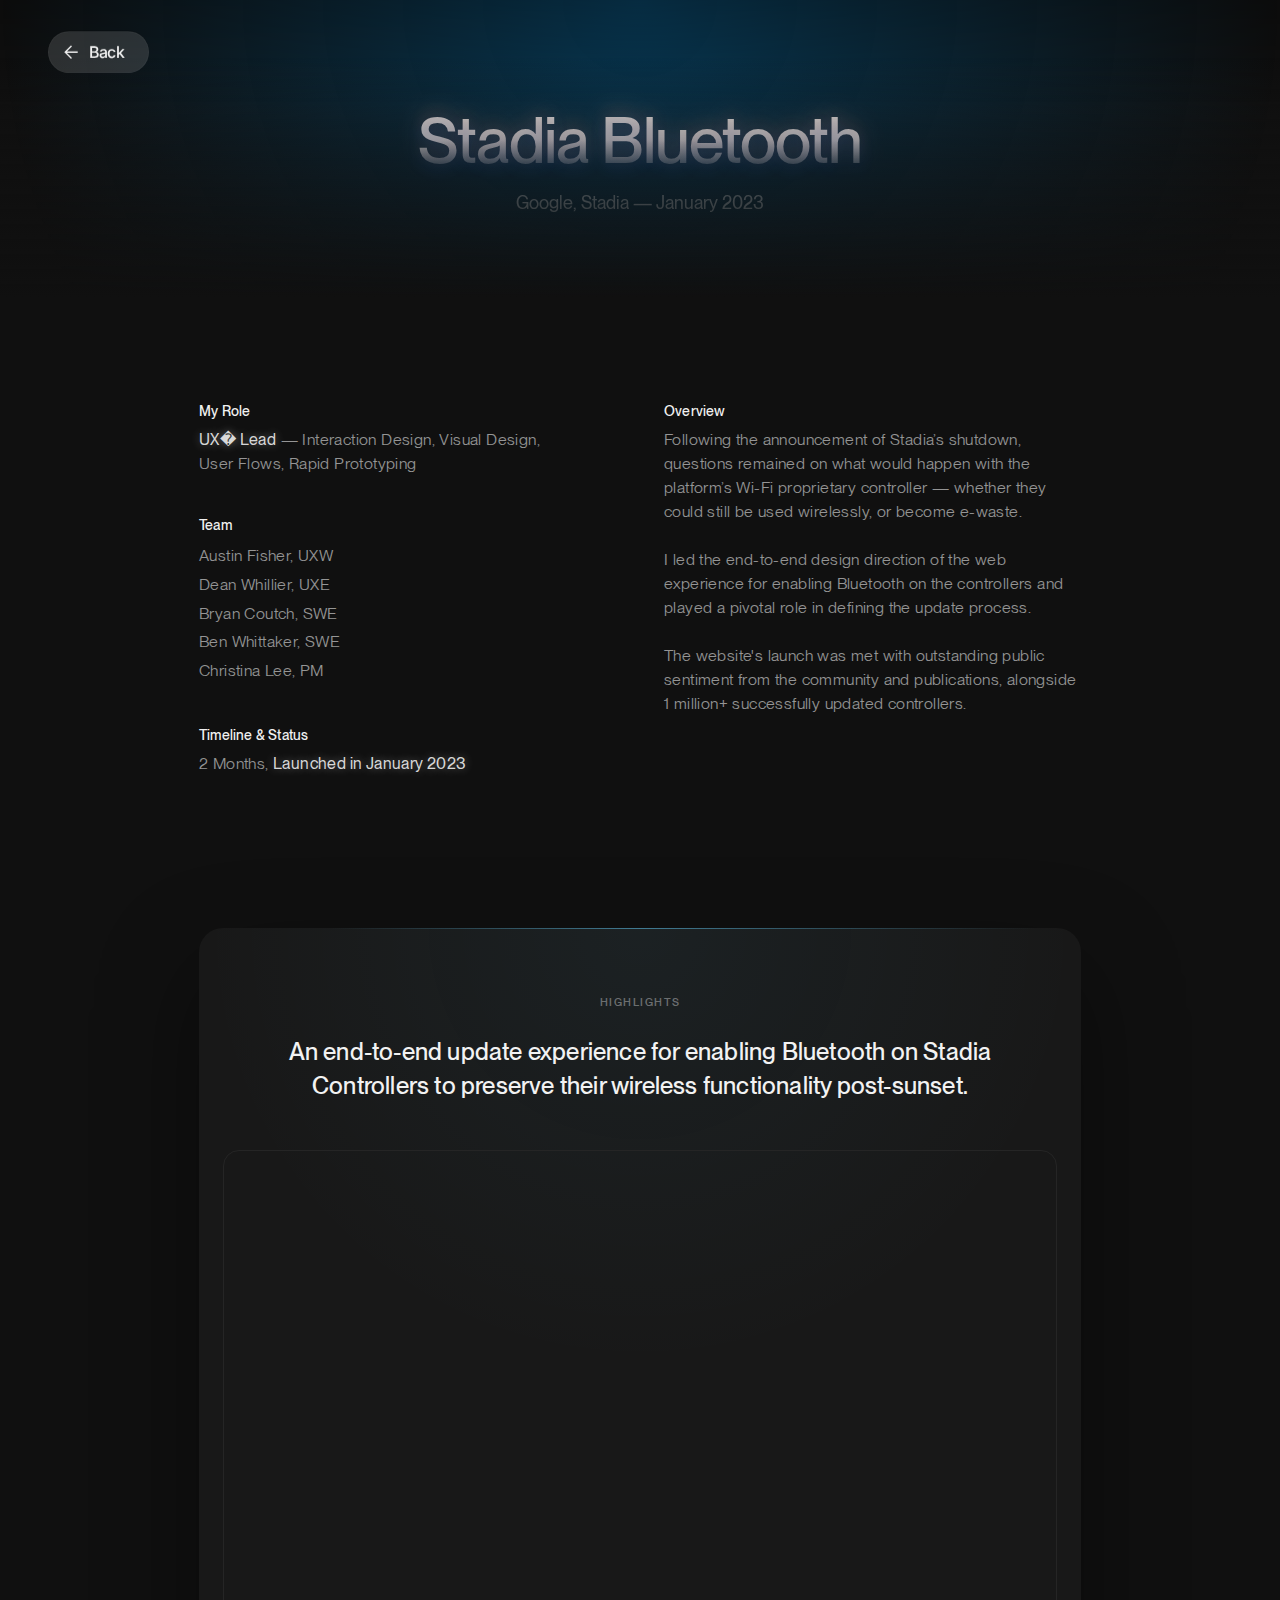
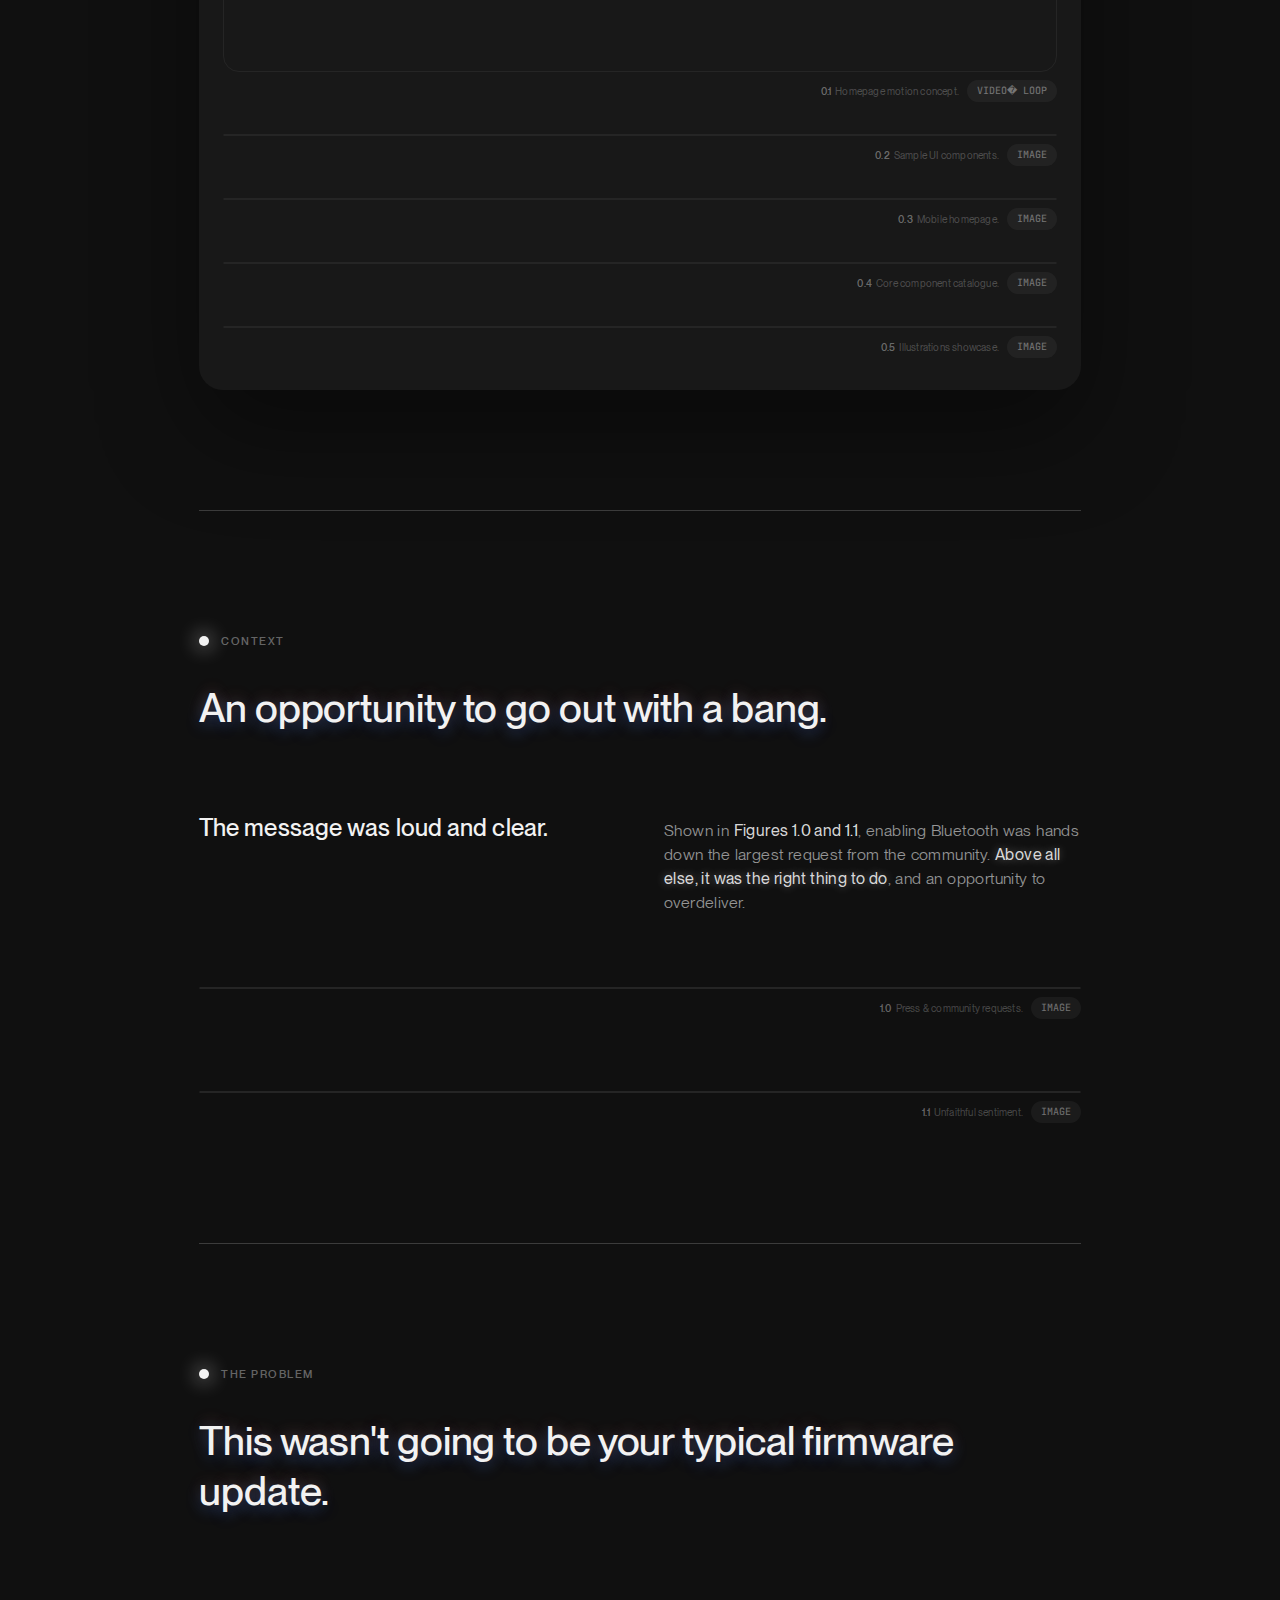
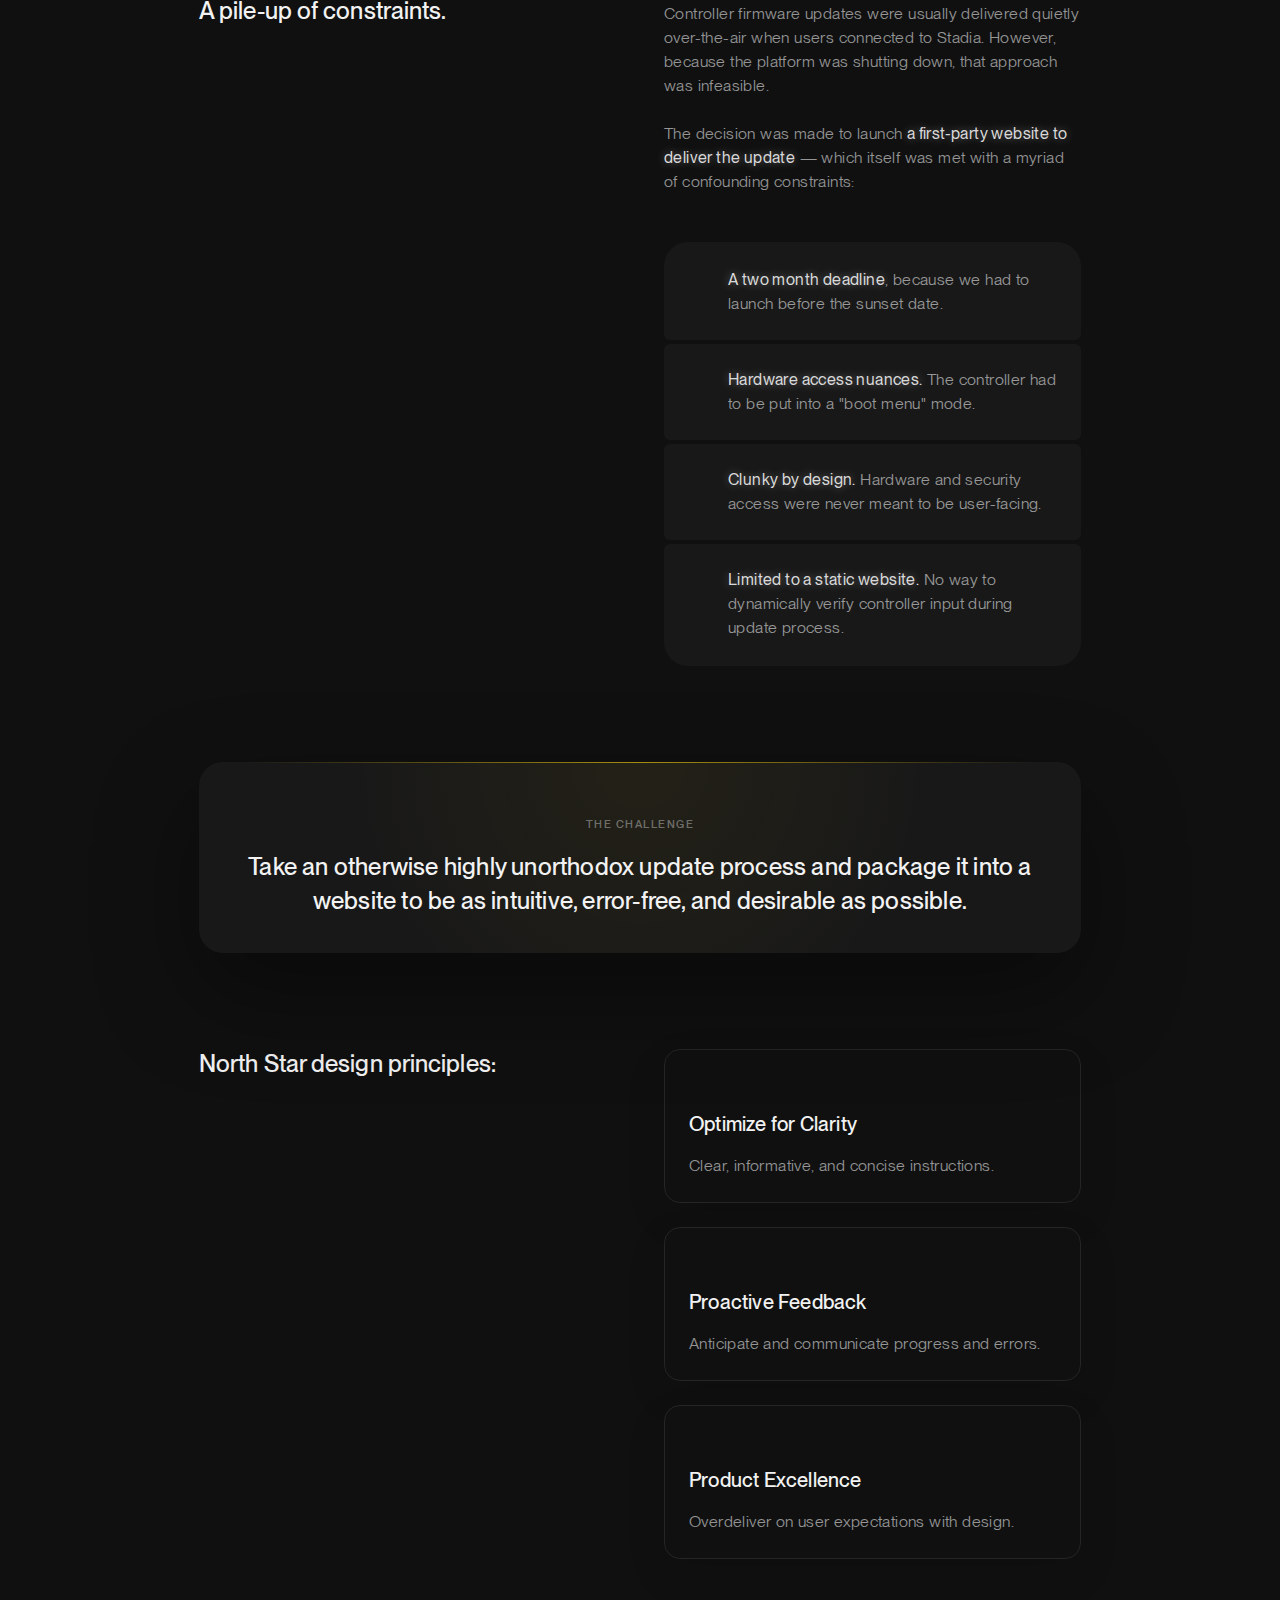
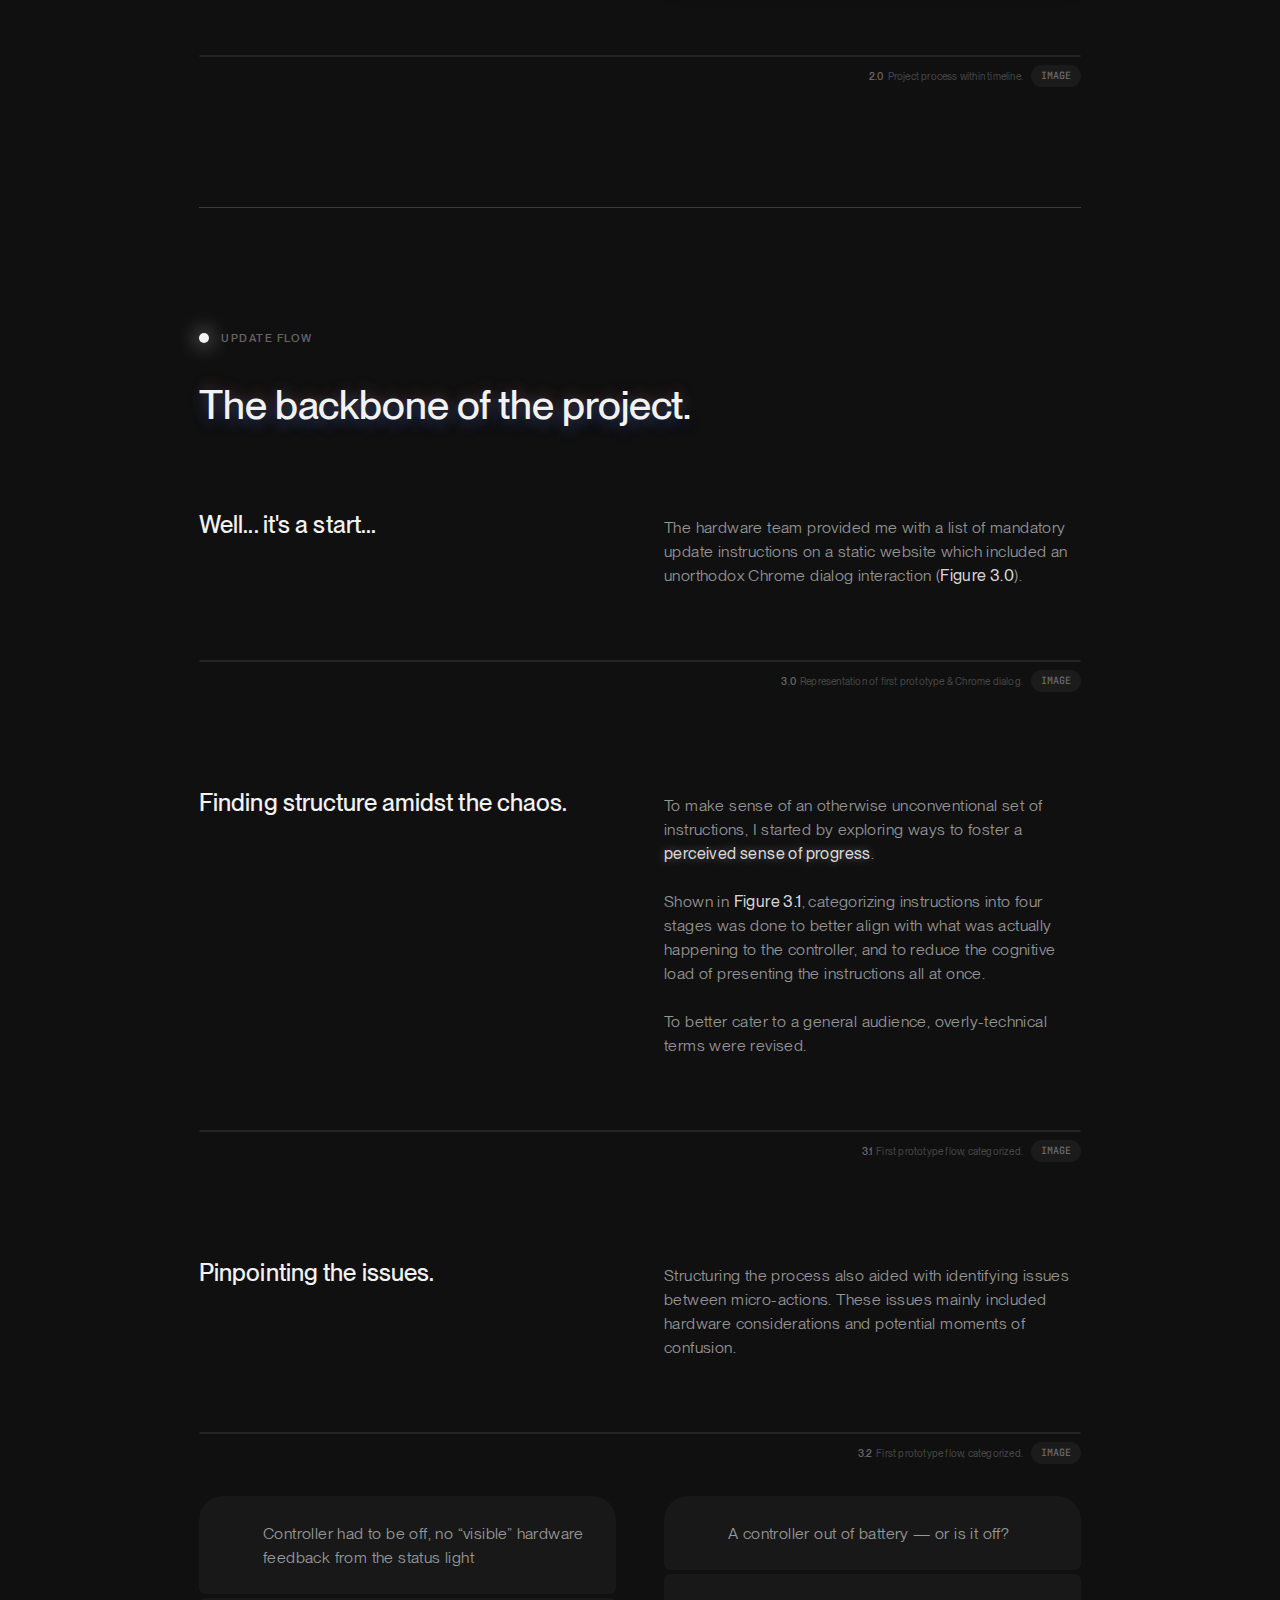
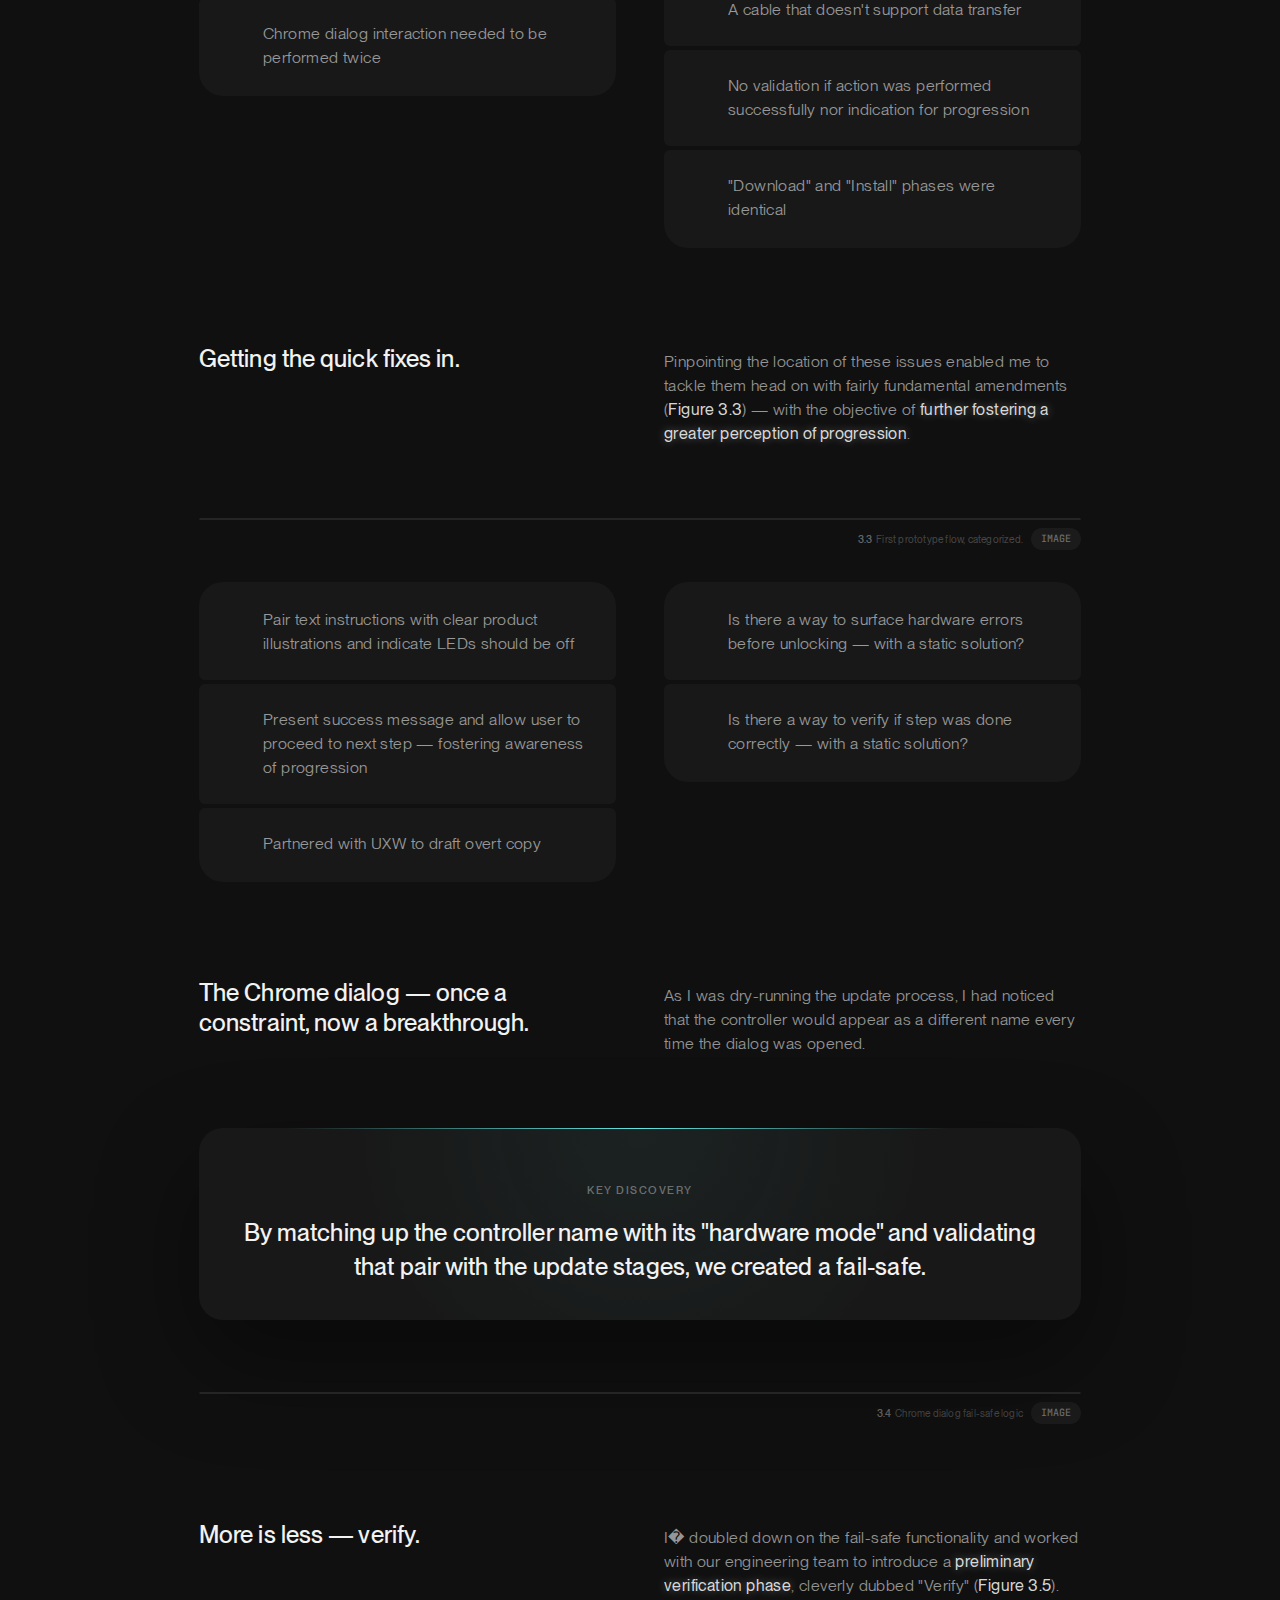
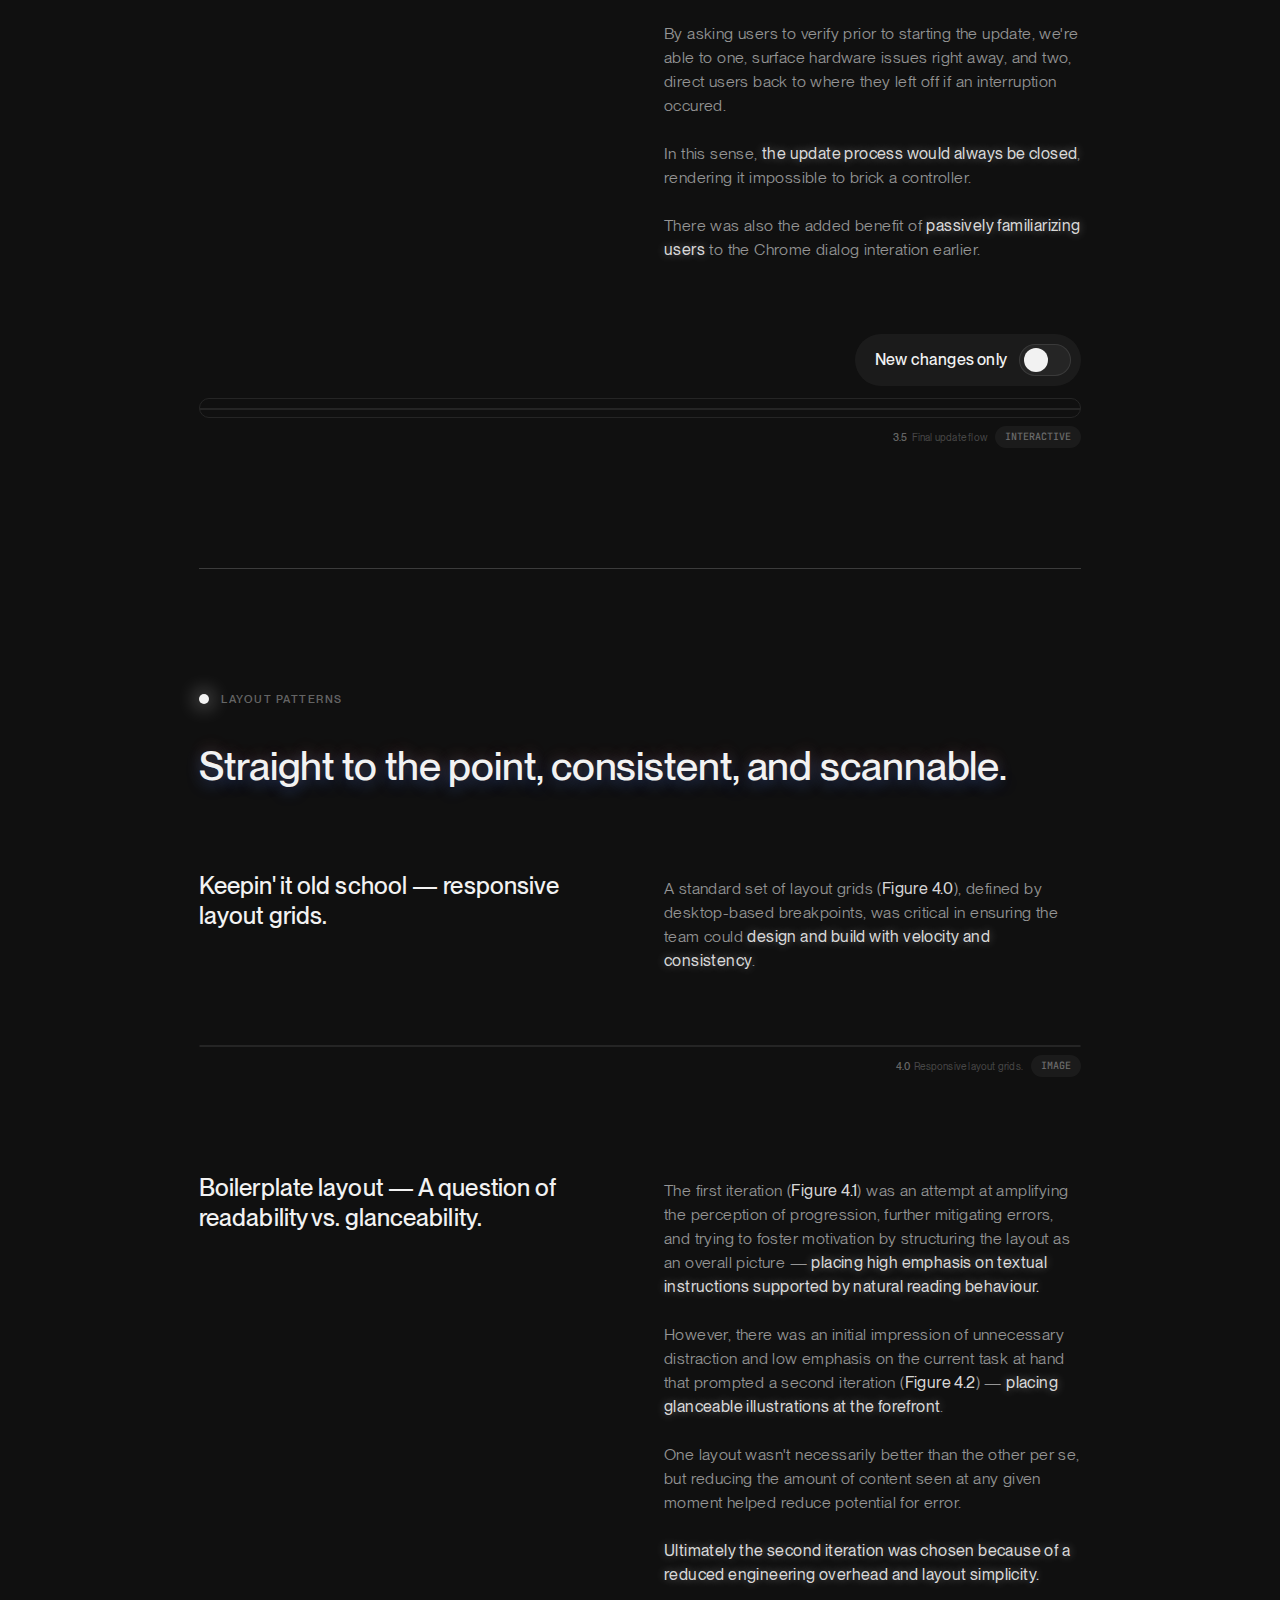
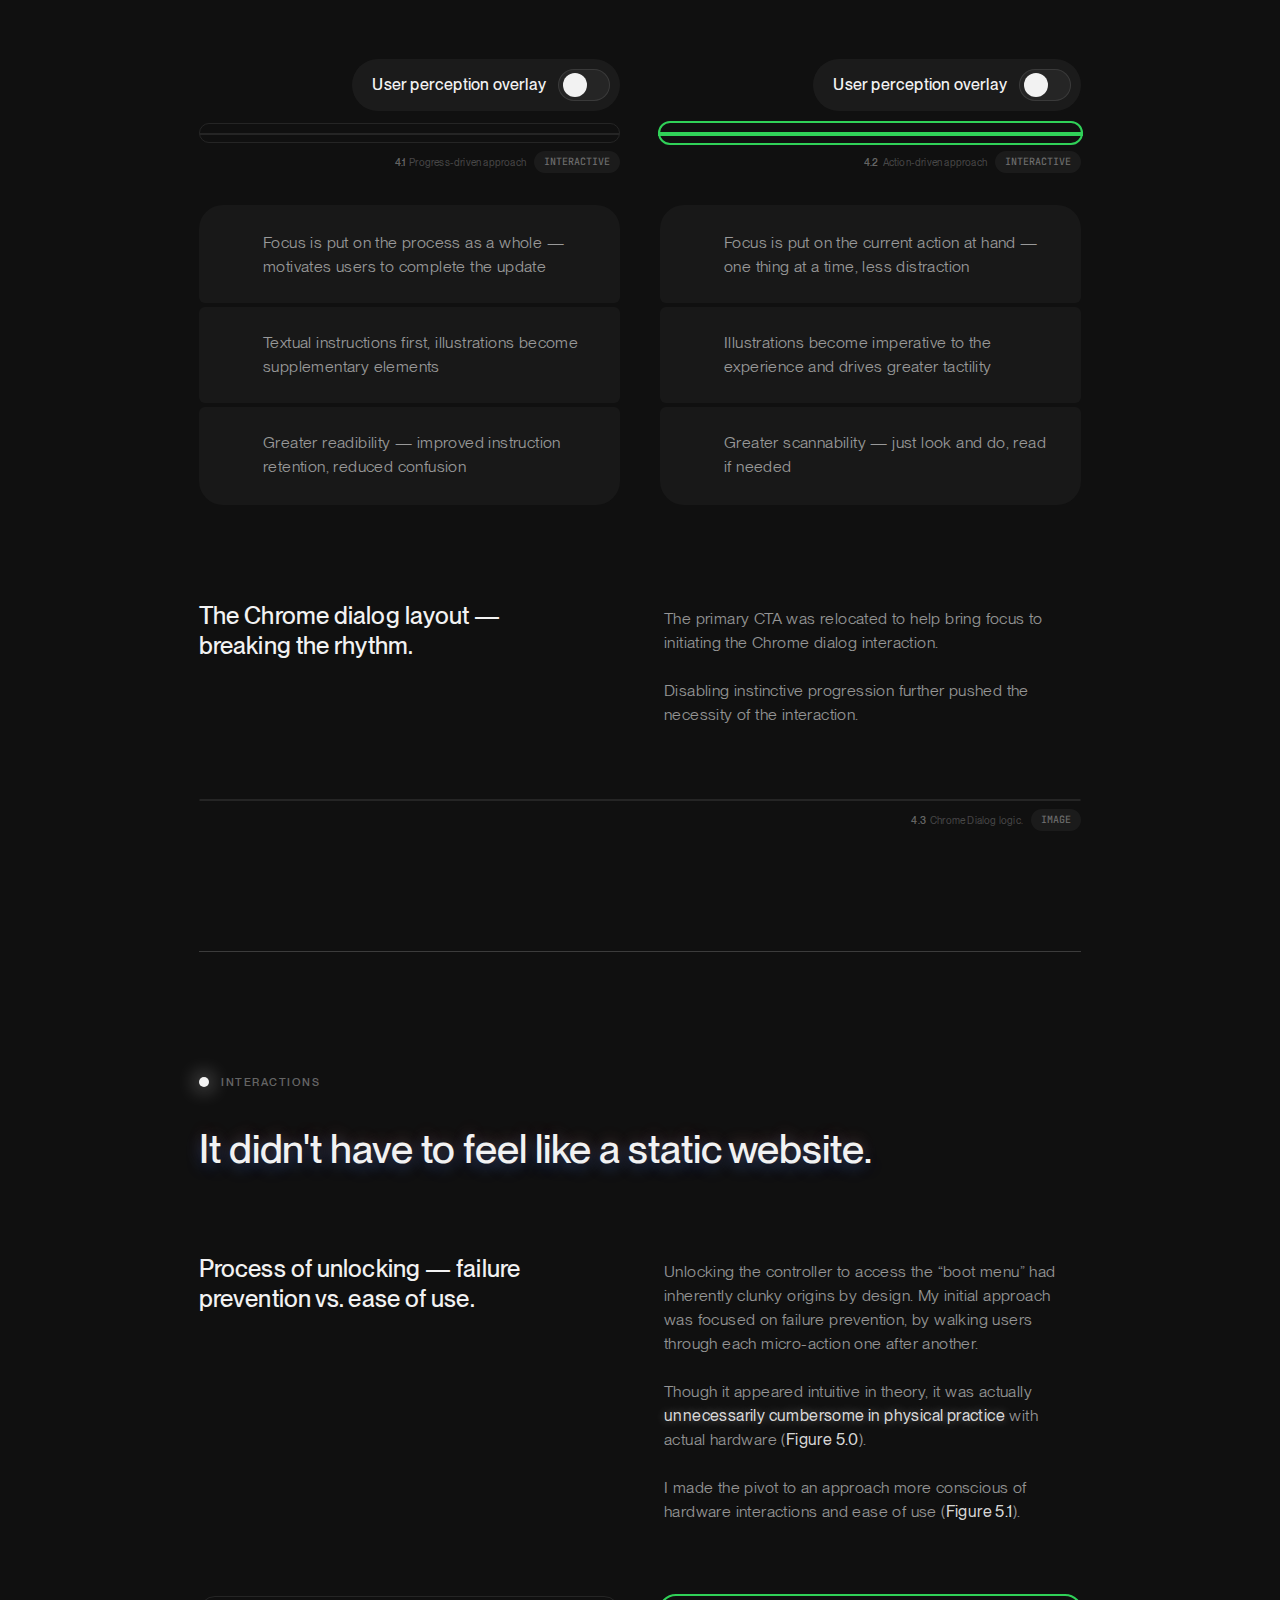
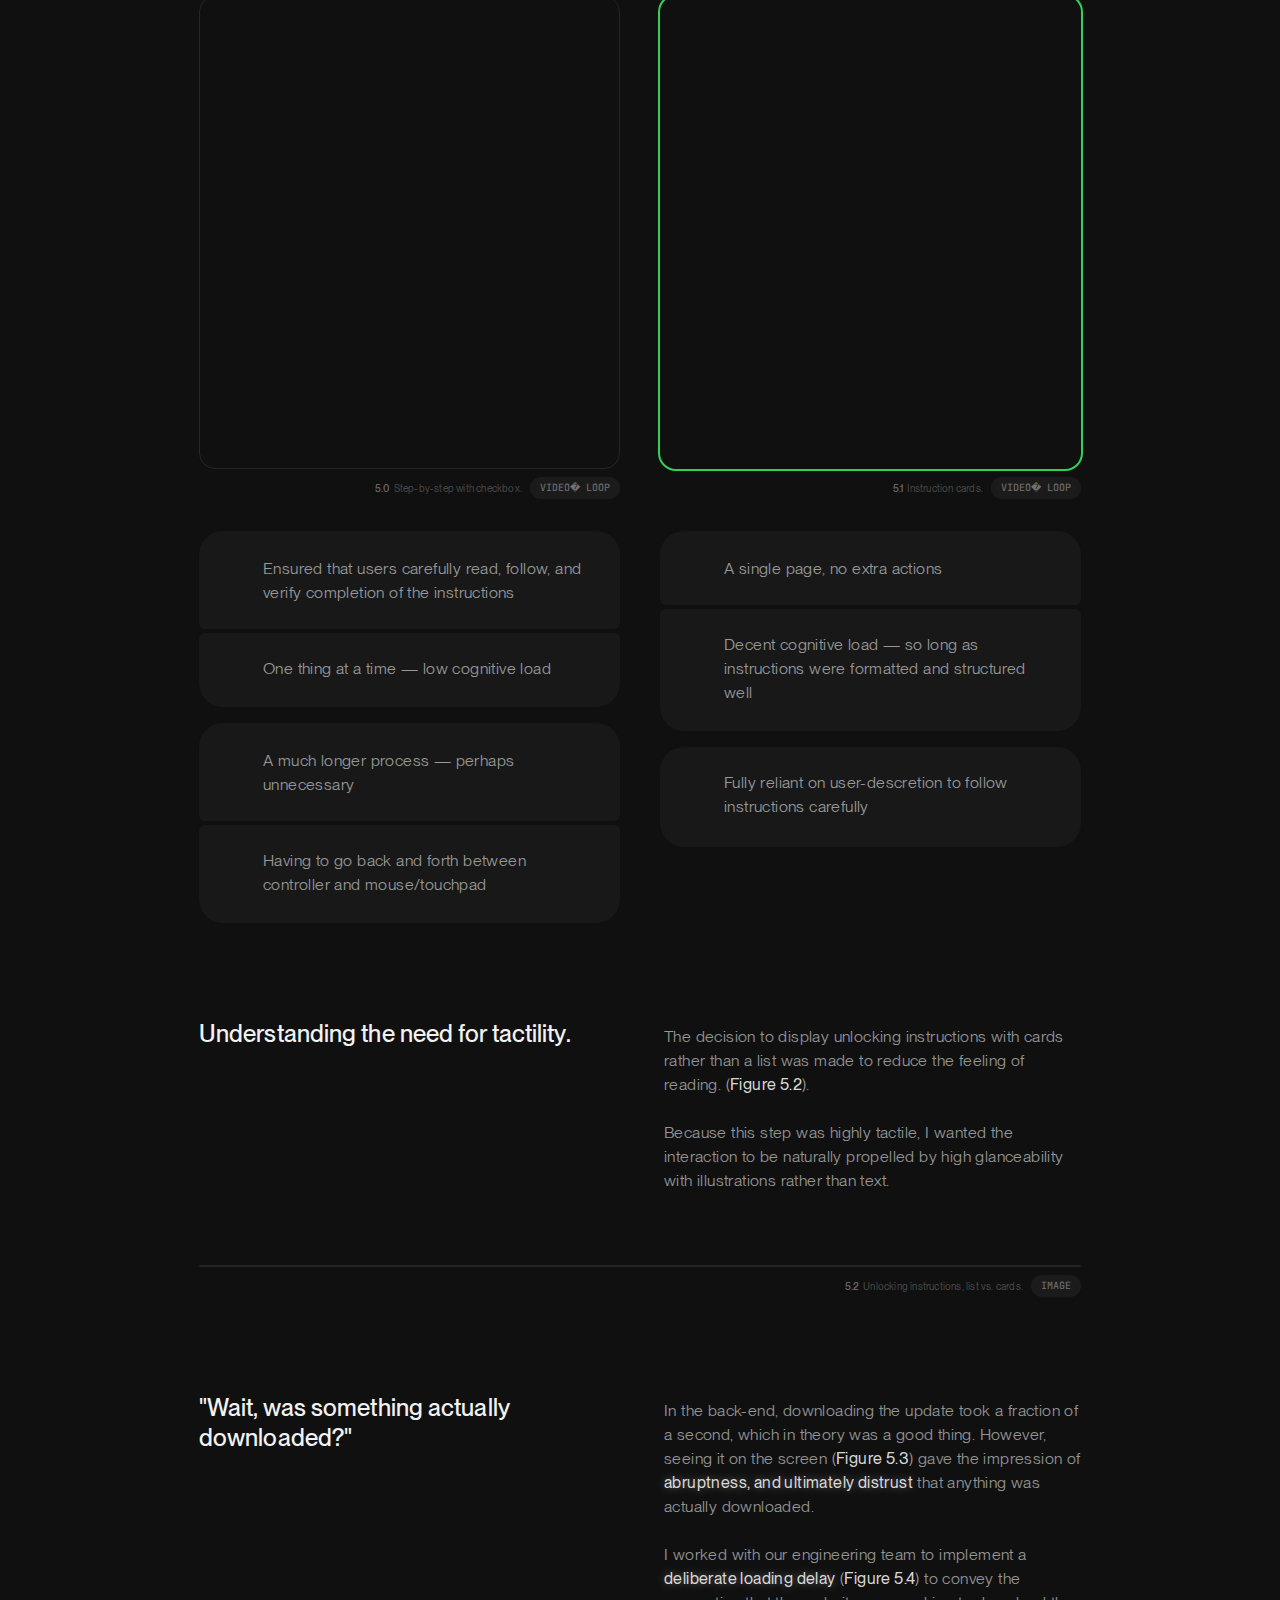
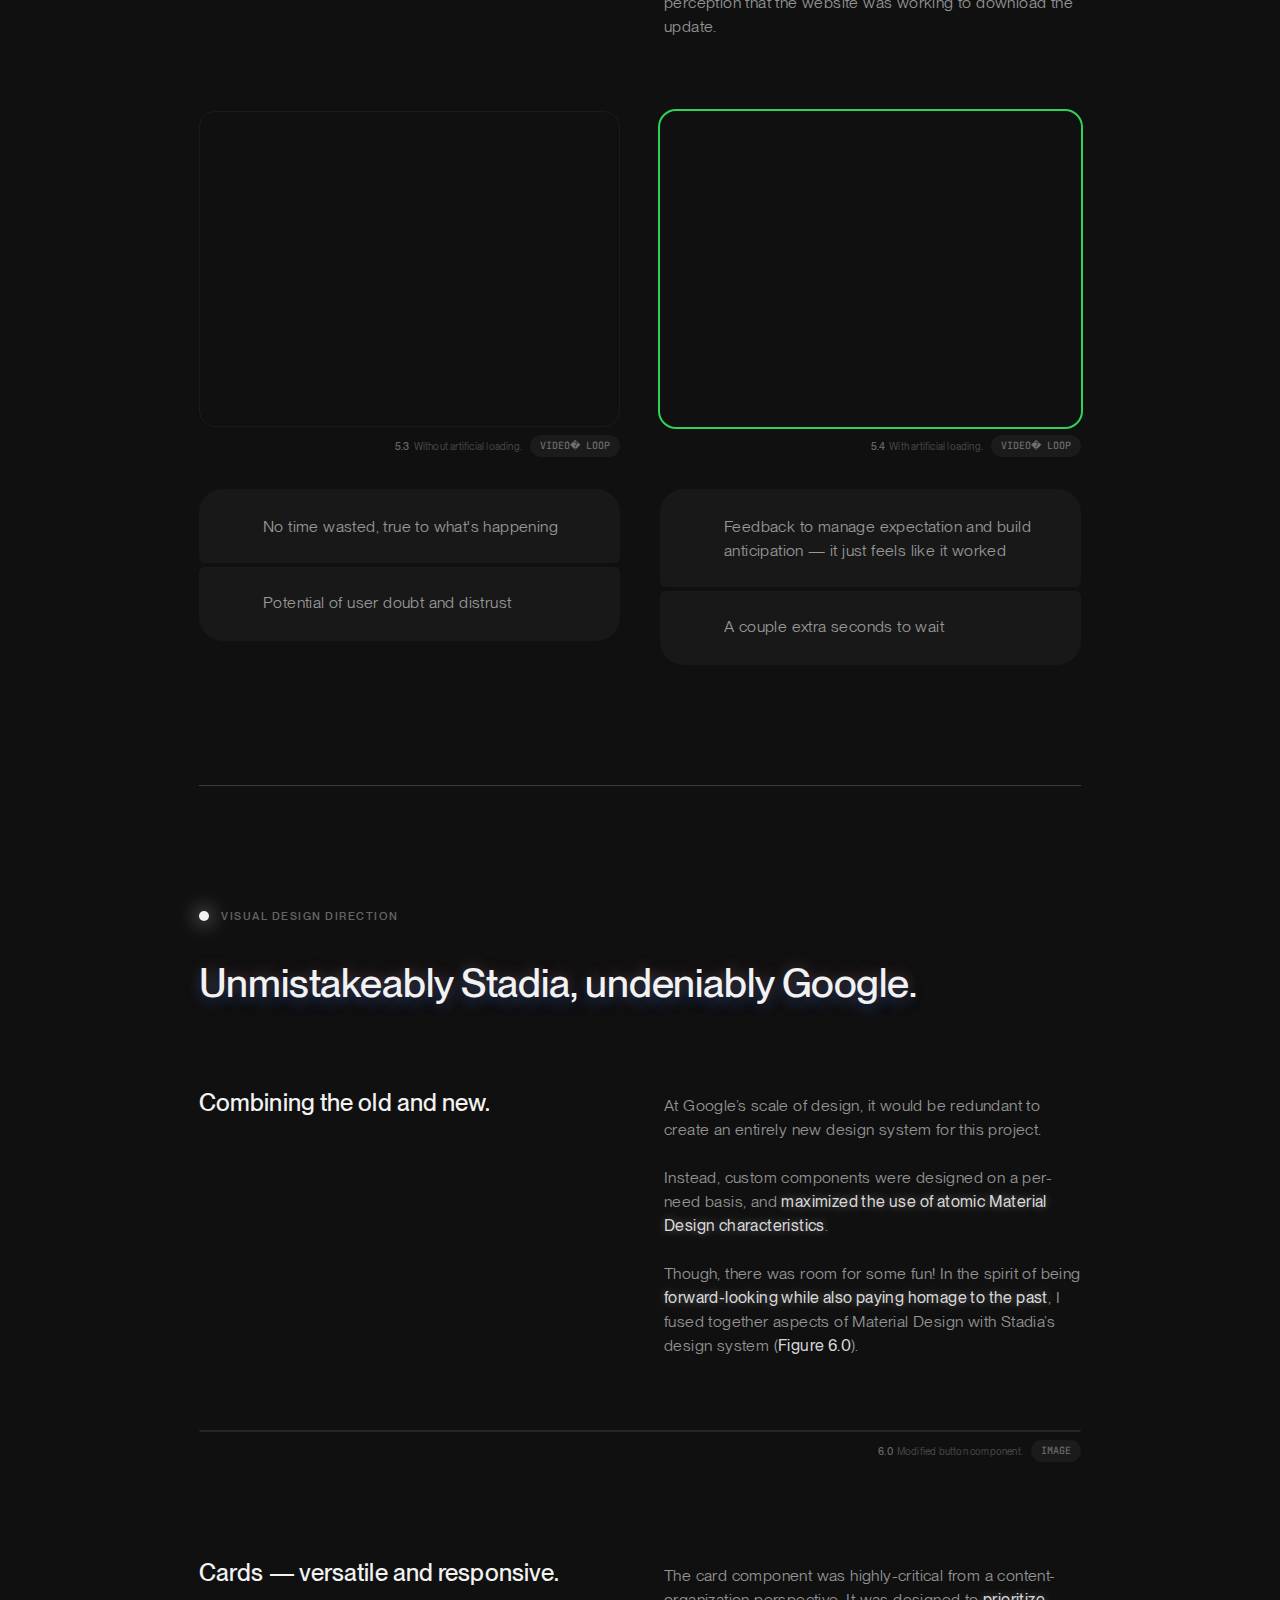
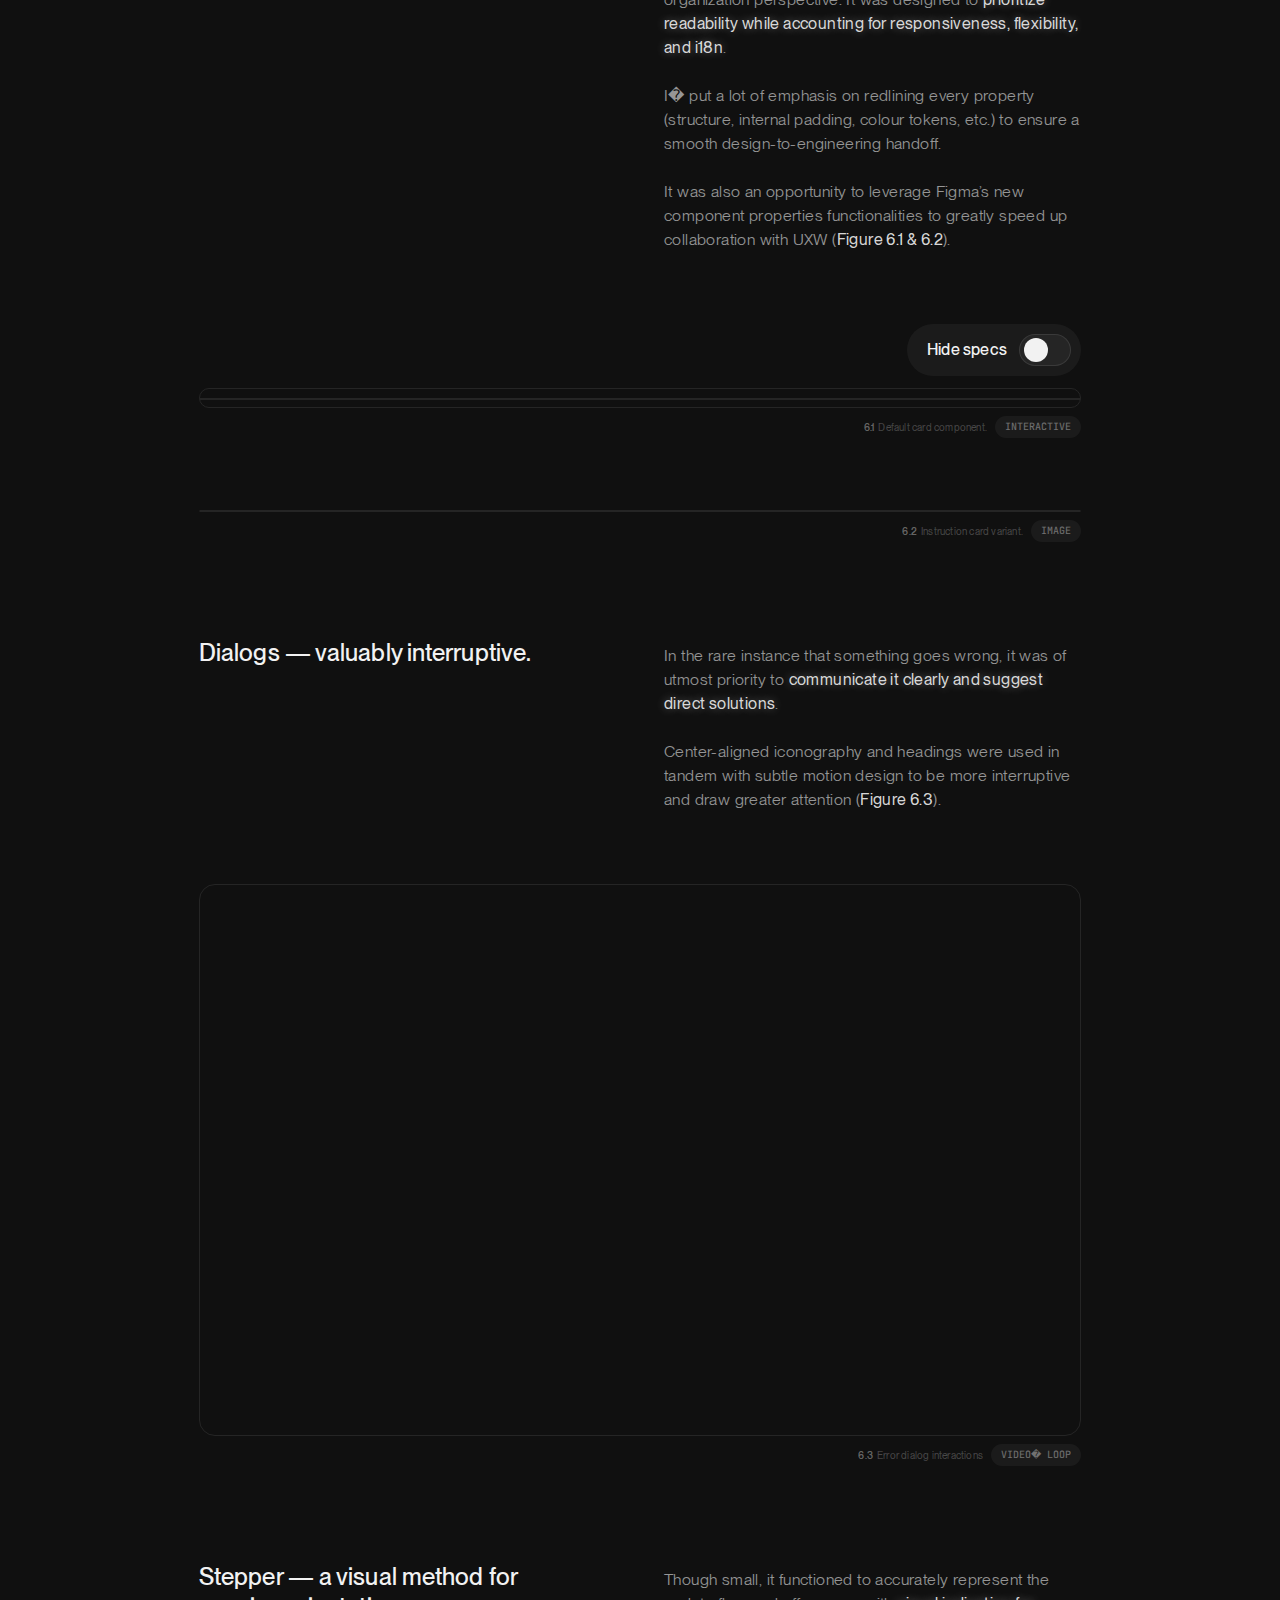
==== page.html @ 84a82b73 "new per" ====
<!DOCTYPE html>
<html
  data-wf-domain="www.perryw.ca"
  data-wf-page="63fee6e571f3fd170a224efa"
  data-wf-site="63dcb6e1a80e9454b630f4c4"
  class="w-mod-js"
>
  <head>
    <meta charset="utf-8" />
    <title>Devansh Hasija — Stadia Bluetooth</title>
    <meta content="Devansh Hasija — Stadia Bluetooth" property="og:title" />
    <meta
      content="Devansh Hasija — Stadia Bluetooth"
      property="twitter:title"
    />
    <meta content="width=device-width, initial-scale=1" name="viewport" />
    <link
      href="css/perryw-2023.webflow.2552c977e.css"
      rel="stylesheet"
      type="text/css"
    />
    <style>
      @media (min-width: 992px) {
        html.w-mod-js:not(.w-mod-ix)
          [data-w-id="5c1ba285-fdfd-f1cb-eb1d-b141548fe6b8"] {
          opacity: 0;
        }
      }
      @media (max-width: 767px) and (min-width: 480px) {
        html.w-mod-js:not(.w-mod-ix)
          [data-w-id="3d9ce843-400e-c598-e207-61609749c036"] {
          opacity: 1;
          -webkit-transform: translate3d(0, 0, 0) scale3d(1, 1, 1) rotateX(null)
            rotateY(null) rotateZ(0deg) skew(0, 0);
          -moz-transform: translate3d(0, 0, 0) scale3d(1, 1, 1) rotateX(null)
            rotateY(null) rotateZ(0deg) skew(0, 0);
          -ms-transform: translate3d(0, 0, 0) scale3d(1, 1, 1) rotateX(null)
            rotateY(null) rotateZ(0deg) skew(0, 0);
          transform: translate3d(0, 0, 0) scale3d(1, 1, 1) rotateX(null)
            rotateY(null) rotateZ(0deg) skew(0, 0);
          transform-style: preserve-3d;
        }
        html.w-mod-js:not(.w-mod-ix)
          [data-w-id="3d9ce843-400e-c598-e207-61609749c037"] {
          opacity: 0;
          -webkit-transform: translate3d(0, 0, 0) scale3d(1, 1, 1) rotateX(0)
            rotateY(0) rotateZ(0deg) skew(0, 0);
          -moz-transform: translate3d(0, 0, 0) scale3d(1, 1, 1) rotateX(0)
            rotateY(0) rotateZ(0deg) skew(0, 0);
          -ms-transform: translate3d(0, 0, 0) scale3d(1, 1, 1) rotateX(0)
            rotateY(0) rotateZ(0deg) skew(0, 0);
          transform: translate3d(0, 0, 0) scale3d(1, 1, 1) rotateX(0) rotateY(0)
            rotateZ(0deg) skew(0, 0);
        }
      }
      @media (max-width: 479px) {
        html.w-mod-js:not(.w-mod-ix)
          [data-w-id="3d9ce843-400e-c598-e207-61609749c036"] {
          opacity: 1;
          -webkit-transform: translate3d(0, 0, 0) scale3d(1, 1, 1) rotateX(null)
            rotateY(null) rotateZ(0deg) skew(0, 0);
          -moz-transform: translate3d(0, 0, 0) scale3d(1, 1, 1) rotateX(null)
            rotateY(null) rotateZ(0deg) skew(0, 0);
          -ms-transform: translate3d(0, 0, 0) scale3d(1, 1, 1) rotateX(null)
            rotateY(null) rotateZ(0deg) skew(0, 0);
          transform: translate3d(0, 0, 0) scale3d(1, 1, 1) rotateX(null)
            rotateY(null) rotateZ(0deg) skew(0, 0);
          transform-style: preserve-3d;
        }
        html.w-mod-js:not(.w-mod-ix)
          [data-w-id="3d9ce843-400e-c598-e207-61609749c037"] {
          opacity: 0;
          -webkit-transform: translate3d(0, 0, 0) scale3d(1, 1, 1) rotateX(0)
            rotateY(0) rotateZ(0deg) skew(0, 0);
          -moz-transform: translate3d(0, 0, 0) scale3d(1, 1, 1) rotateX(0)
            rotateY(0) rotateZ(0deg) skew(0, 0);
          -ms-transform: translate3d(0, 0, 0) scale3d(1, 1, 1) rotateX(0)
            rotateY(0) rotateZ(0deg) skew(0, 0);
          transform: translate3d(0, 0, 0) scale3d(1, 1, 1) rotateX(0) rotateY(0)
            rotateZ(0deg) skew(0, 0);
        }
      }
    </style>
    <link href="https://fonts.googleapis.com" rel="preconnect" />
    <link
      href="https://fonts.gstatic.com"
      rel="preconnect"
      crossorigin="anonymous"
    />
    <script src="js/webfontperry.js" type="text/javascript"></script>
    <script type="text/javascript">
      WebFont.load({
        google: {
          families: [
            "Inter:100,200,300,regular,500,600,700,800,900",
            "Albert Sans:100,200,300,regular,500,600,700,800,900,100italic,200italic,300italic,italic,500italic,600italic,700italic,800italic,900italic",
            "Roboto Mono:100,200,300,regular,500,600,700",
            "JetBrains Mono:100,200,300,regular,500,600,700,800",
            "Gloock:regular",
          ],
        },
      });
    </script>
    <script type="text/javascript">
      !(function (o, c) {
        var n = c.documentElement,
          t = " w-mod-";
        (n.className += t + "js"),
          ("ontouchstart" in o ||
            (o.DocumentTouch && c instanceof DocumentTouch)) &&
            (n.className += t + "touch");
      })(window, document);
    </script>
    <link
      href="images/64a63972e51e8362076f7c15_wch-favicon.png"
      rel="shortcut icon"
      type="image/x-icon"
    />
    <link
      href="images/64196f719672c9e8be9bc430_wch-webclip.png"
      rel="apple-touch-icon"
    />
    <script
      async=""
      src="https://www.googletagmanager.com/gtag/js?id=G-HZDKGDQBT7"
    ></script>
    <script type="text/javascript">
      window.dataLayer = window.dataLayer || [];
      function gtag() {
        dataLayer.push(arguments);
      }
      gtag("js", new Date());
      gtag("set", "developer_id.dZGVlNj", true);
      gtag("config", "G-HZDKGDQBT7");
    </script>
    <!-- Google tag (gtag.js) -->

    <script
      async=""
      src="https://www.googletagmanager.com/gtag/js?id=G-HZDKGDQBT7"
    ></script>

    <script>
      window.dataLayer = window.dataLayer || [];
      function gtag() {
        dataLayer.push(arguments);
      }
      gtag("js", new Date());

      gtag("config", "G-HZDKGDQBT7");
    </script>

    <!-- Hide Scrollbar -->

    <style>
      remove body {
        -ms-overflow-style: none;
        overflow: -moz-scrollbars-none;
      }

      body::-webkit-scrollbar {
        display: none;
      }
    </style>

    <!-- Element Pointer Events -->

    <style>
      .section-nav {
        pointer-events: none;
      }

      .nav-pill {
        pointer-events: auto;
      }

      .chip-socials {
        pointer-events: auto;
      }

      .section-back {
        pointer-events: none;
      }

      .button-project-back {
        pointer-events: auto;
      }

      .sidebar-structure {
        pointer-events: none;
      }

      .sidebar-content {
        pointer-events: auto;
      }

      .section-nav-desktop {
        pointer-events: none;
      }

      .logo-block {
        pointer-events: auto;
      }

      .chip-socials-wrapper {
        pointer-events: auto;
      }

      .nav-pill {
        pointer-events: auto;
      }

      .project-loading-overlay {
        pointer-events: none;
      }

      .nav-menu-button {
        pointer-events: auto;
      }

      .next-project-fade {
        pointer-events: none;
      }
    </style>
  </head>
  <body class="body">
    <div
      style="
        -webkit-transform: translate3d(0, -300px, 0) scale3d(1, 1, 1) rotateX(0)
          rotateY(0) rotateZ(0) skew(0, 0);
        -moz-transform: translate3d(0, -300px, 0) scale3d(1, 1, 1) rotateX(0)
          rotateY(0) rotateZ(0) skew(0, 0);
        -ms-transform: translate3d(0, -300px, 0) scale3d(1, 1, 1) rotateX(0)
          rotateY(0) rotateZ(0) skew(0, 0);
        transform: translate3d(0, -300px, 0) scale3d(1, 1, 1) rotateX(0)
          rotateY(0) rotateZ(0) skew(0, 0);
        opacity: 0;
      "
      class="section-nav pseudo"
    >
      <div class="nav-bar">
        <div class="nav-left-wrapper">
          <div class="logo-block">
            <img
              src="images/placeholder.webp"
              loading="lazy"
              alt=""
              class="logomark"
            />
            <div class="logo-text">
              <div class="text-logo">Devansh Hasija</div>
              <div class="text-underlogo">Product Designer</div>
            </div>
          </div>
        </div>
        <div class="nav-pill-wrapper">
          <div class="nav-indicator-glow"></div>
          <div class="nav-pill">
            <a href="#" class="nav-toggle work w-inline-block"
              ><div class="text-nav-toggle">Work</div></a
            ><a
              data-w-id="3d9ce843-400e-c598-e207-61609749c027"
              href="/info"
              class="nav-toggle w-inline-block"
              ><div class="text-nav-toggle">Info</div></a
            >
            <div class="nav-indicator-pill"></div>
          </div>
        </div>
        <div class="nav-right-wrapper">
          <div class="chip-socials-wrapper">
            <a
              href="https://www.linkedin.com/in/hdevansh/"
              target="_blank"
              class="chip-socials w-inline-block"
              ><div class="text-socialnav">LinkedIn</div>
              <img
                src="images/placeholder.webp"
                loading="lazy"
                alt=""
                class="icon-external" /></a
            ><a
              href="https://r4ghav.github.io/color_version/assets/images/cv.pdf"
              target="_blank"
              class="chip-socials w-inline-block"
              ><div class="text-socialnav">Resume</div>
              <img
                src="images/placeholder.webp"
                loading="lazy"
                alt=""
                class="icon-external"
            /></a>
          </div>
          <a
            data-w-id="3d9ce843-400e-c598-e207-61609749c035"
            href="#"
            class="nav-menu-button w-inline-block"
            ><img
              src="images/placeholder.webp"
              loading="lazy"
              data-w-id="3d9ce843-400e-c598-e207-61609749c036"
              alt=""
              class="icon-contact" /><img
              src="images/placeholder.webp"
              loading="lazy"
              data-w-id="3d9ce843-400e-c598-e207-61609749c037"
              alt=""
              class="icon-contact-close"
          /></a>
        </div>
      </div>
    </div>
    <div style="display: flex; opacity: 1" class="loading-overlay">
      <img
        src="images/placeholder.webp"
        loading="lazy"
        alt=""
        class="logo-loading"
      />
      <div class="text-loading">Just a moment.</div>
    </div>
    <div
      style="
        -webkit-transform: translate3d(0, 0px, 0) scale3d(1, 1, 1) rotateX(0)
          rotateY(0) rotateZ(0) skew(0, 0);
        -moz-transform: translate3d(0, 0px, 0) scale3d(1, 1, 1) rotateX(0)
          rotateY(0) rotateZ(0) skew(0, 0);
        -ms-transform: translate3d(0, 0px, 0) scale3d(1, 1, 1) rotateX(0)
          rotateY(0) rotateZ(0) skew(0, 0);
        transform: translate3d(0, 0px, 0) scale3d(1, 1, 1) rotateX(0) rotateY(0)
          rotateZ(0) skew(0, 0);
        opacity: 1;
      "
      class="section-back"
    >
      <a
        data-w-id="4aafda63-d1f2-524d-d498-c936c4687b33"
        href="/"
        class="button-project-back w-inline-block"
        ><img
          src="images/645b5e5d57552962d27c0020_icon-back-2.svg"
          loading="lazy"
          alt=""
          class="icon-back-to-home"
        />
        <div class="text-button">Back</div></a
      >
    </div>
    <div class="sidebar-structure">
      <div class="sidebar-structure-sides"></div>
      <div class="sidebar-structure-middle"></div>
      <div class="sidebar-structure-sides">
        <div
          data-w-id="5c1ba285-fdfd-f1cb-eb1d-b141548fe6b8"
          class="sidebar-content"
        >
          <div class="text-projectpage-overline sidebar">CONTENTS</div>
          <div class="sidebar-chapters-wrapper">
            <a href="#stadiabt-overview" class="chapter w-inline-block"
              ><div>Overview</div></a
            ><a href="#stadiabt-highlights" class="chapter w-inline-block"
              ><div>Highlights</div></a
            ><a href="#stadiabt-context" class="chapter w-inline-block"
              ><div>Context</div></a
            ><a href="#stadiabt-problem" class="chapter w-inline-block"
              ><div>The Problem</div></a
            ><a href="#stadiabt-flow" class="chapter w-inline-block"
              ><div>Update Flow</div></a
            ><a href="#stadiabt-layout" class="chapter w-inline-block"
              ><div>Layout</div></a
            ><a href="#stadiabt-interactions" class="chapter w-inline-block"
              ><div>Interactions</div></a
            ><a href="#stadiabt-visd" class="chapter w-inline-block"
              ><div>Visual Design</div></a
            ><a href="#stadiabt-finaldesigns" class="chapter w-inline-block"
              ><div>Final Designs</div></a
            ><a href="#stadiabt-retro" class="chapter w-inline-block"
              ><div>Retrospective</div></a
            >
          </div>
        </div>
      </div>
    </div>
    <div class="section-banner stadiabt">
      <div class="container-banner">
        <div class="project-title-hero-wrapper">
          <div class="title-wrapper">
            <div class="project-title-date-wrapper">
              <div class="text-hero project-title">Stadia Bluetooth</div>
              <div class="text-projectpage-year">
                Google, Stadia — January 2023
              </div>
            </div>
          </div>
          <div
            style="
              -webkit-transform: translate3d(0, 64px, 0) scale3d(1, 1, 1)
                rotateX(0) rotateY(0) rotateZ(0) skew(0, 0);
              -moz-transform: translate3d(0, 64px, 0) scale3d(1, 1, 1)
                rotateX(0) rotateY(0) rotateZ(0) skew(0, 0);
              -ms-transform: translate3d(0, 64px, 0) scale3d(1, 1, 1) rotateX(0)
                rotateY(0) rotateZ(0) skew(0, 0);
              transform: translate3d(0, 64px, 0) scale3d(1, 1, 1) rotateX(0)
                rotateY(0) rotateZ(0) skew(0, 0);
              opacity: 0;
            "
            class="project-banner-image-wrapper"
          >
            <img
              src="images/placeholder.webp"
              loading="eager"
              srcset="
                images/placeholder.webp  500w,
                images/placeholder.webp  800w,
                images/placeholder.webp 1080w,
                images/placeholder.webp 1600w,
                images/placeholder.webp 2000w,
                images/placeholder.webp 2560w
              "
              sizes="(max-width: 479px) 99vw, (max-width: 767px) 90vw, (max-width: 991px) 89vw, (max-width: 1439px) 882px, (max-width: 1919px) 1044px, 1440px"
              alt=""
              class="image-project-banner"
            />
          </div>
        </div>
      </div>
      <div class="project-overview-noise"></div>
      <div class="project-fade"></div>
    </div>
    <section id="stadiabt-overview" class="section-overview">
      <div class="container-overview">
        <div
          id="w-node-bb7f0fce-bf27-8d8f-e59b-dc1cf4c393e6-0a224efa"
          class="overview-left"
        >
          <div class="overview-text-wrapper role-right-indent">
            <div class="text-overview-overline">My Role</div>
            <div class="text-projectpage-body">
              <span class="text-highlighted-body">UX�&nbsp;Lead</span> —
              Interaction Design, Visual Design, User Flows, Rapid Prototyping
            </div>
          </div>
          <div class="overview-text-wrapper">
            <div class="text-overview-overline">Team</div>
            <div class="text-projectpage-body team">
              Austin Fisher, UXW<br />Dean Whillier, UXE<br />Bryan Coutch,
              SWE<br />Ben Whittaker, SWE<br />Christina Lee, PM
            </div>
          </div>
          <div class="overview-text-wrapper">
            <div class="text-overview-overline">Timeline &amp; Status</div>
            <div class="text-projectpage-body">
              2 Months,
              <span class="text-highlighted-body"
                >Launched in January 2023</span
              >
            </div>
          </div>
        </div>
        <div
          id="w-node-ed50f48e-4c98-79fb-4846-00baefdc27d6-0a224efa"
          class="overview-right"
        >
          <div class="overview-text-wrapper">
            <div class="text-overview-overline">Overview</div>
            <div class="text-projectpage-body">
              Following the announcement of Stadia’s shutdown, questions
              remained on what would happen with the platform’s Wi-Fi
              proprietary controller — whether they could still be used
              wirelessly, or become e-waste.<br /><br />I led the end-to-end
              design direction of the web experience for enabling Bluetooth on
              the controllers and played a pivotal role in defining the update
              process.<br /><br />The website's launch was met with outstanding
              public sentiment from the community and publications, alongside 1
              million+ successfully updated controllers.
            </div>
          </div>
        </div>
      </div>
    </section>
    <section id="stadiabt-highlights" class="section-highlights">
      <div class="container-highlights">
        <div class="highlights-text-content">
          <div class="chip-special-overline">
            <img
              src="images/placeholder.webp"
              loading="lazy"
              alt=""
              class="icon-highlightreel"
            />
            <div class="text-projectpage-overline callout">HIGHLIGHTS</div>
          </div>
          <div class="text-callout">
            An end-to-end update experience for enabling Bluetooth on Stadia
            Controllers to preserve their wireless functionality post-sunset.<br />
          </div>
        </div>
        <div class="moneyshots-content">
          <div class="media-caption-wrapper">
            <div class="autoplay-video-wrapper highlight-outline">
              <div class="video-embed w-embed w-iframe">
                <div style="padding: 62.5% 0 0 0; position: relative">
                  <iframe
                    src="https://player.vimeo.com/video/809626162?&amp;autoplay=1&amp;quality=2k&amp;muted=1&amp;loop=1&amp;background=1"
                    style="
                      position: absolute;
                      top: 0;
                      left: 0;
                      width: 100%;
                      height: 100%;
                    "
                    frameborder="0"
                    allow="autoplay; fullscreen"
                    allowfullscreen=""
                  ></iframe>
                </div>
              </div>
            </div>
            <div class="caption-wrapper">
              <div class="text-image-caption">
                <span class="text-figure-caption">0.1</span> Homepage motion
                concept.
              </div>
              <div class="chip-medium-type">
                <div class="text-medium-type">VIDEO�&nbsp;LOOP</div>
              </div>
            </div>
          </div>
          <div class="media-caption-wrapper">
            <img
              src="images/placeholder.webp"
              loading="lazy"
              sizes="(max-width: 767px) 83vw, (max-width: 991px) 84vw, (max-width: 1439px) 834px, (max-width: 1919px) 996px, 1376px"
              srcset="
                images/placeholder.webp  500w,
                images/placeholder.webp  800w,
                images/placeholder.webp 1080w,
                images/placeholder.webp 1600w,
                images/placeholder.webp 2000w,
                images/placeholder.webp 2560w
              "
              alt=""
              class="image-default highlight-outline"
            />
            <div class="caption-wrapper">
              <div class="text-image-caption">
                <span class="text-figure-caption">0.2</span> Sample UI
                components.
              </div>
              <div class="chip-medium-type">
                <div class="text-medium-type">IMAGE</div>
              </div>
            </div>
          </div>
          <div class="media-caption-wrapper">
            <img
              src="images/placeholder.webp"
              loading="lazy"
              sizes="(max-width: 767px) 83vw, (max-width: 991px) 84vw, (max-width: 1439px) 834px, (max-width: 1919px) 996px, 1376px"
              srcset="
                images/placeholder.webp  500w,
                images/placeholder.webp  800w,
                images/placeholder.webp 1080w,
                images/placeholder.webp 1600w,
                images/placeholder.webp 2000w,
                images/placeholder.webp 2560w
              "
              alt=""
              class="image-default highlight-outline"
            />
            <div class="caption-wrapper">
              <div class="text-image-caption">
                <span class="text-figure-caption">0.3</span> Mobile homepage.
              </div>
              <div class="chip-medium-type">
                <div class="text-medium-type">IMAGE</div>
              </div>
            </div>
          </div>
          <div class="media-caption-wrapper">
            <img
              src="images/placeholder.webp"
              loading="lazy"
              sizes="(max-width: 767px) 83vw, (max-width: 991px) 84vw, (max-width: 1439px) 834px, (max-width: 1919px) 996px, 1376px"
              srcset="
                images/placeholder.webp  500w,
                images/placeholder.webp  800w,
                images/placeholder.webp 1080w,
                images/placeholder.webp 1600w,
                images/placeholder.webp 2000w,
                images/placeholder.webp 2560w
              "
              alt=""
              class="image-default highlight-outline"
            />
            <div class="caption-wrapper">
              <div class="text-image-caption">
                <span class="text-figure-caption">0.4</span>Core component
                catalogue.
              </div>
              <div class="chip-medium-type">
                <div class="text-medium-type">IMAGE</div>
              </div>
            </div>
          </div>
          <div class="media-caption-wrapper">
            <img
              src="images/placeholder.webp"
              loading="lazy"
              sizes="(max-width: 767px) 83vw, (max-width: 991px) 84vw, (max-width: 1439px) 834px, (max-width: 1919px) 996px, 1376px"
              srcset="
                images/placeholder.webp  500w,
                images/placeholder.webp  800w,
                images/placeholder.webp 1080w,
                images/placeholder.webp 1600w,
                images/placeholder.webp 2000w,
                images/placeholder.webp 2560w
              "
              alt=""
              class="image-default highlight-outline"
            />
            <div class="caption-wrapper">
              <div class="text-image-caption">
                <span class="text-figure-caption">0.5</span> Illustrations
                showcase.
              </div>
              <div class="chip-medium-type">
                <div class="text-medium-type">IMAGE</div>
              </div>
            </div>
          </div>
        </div>
        <div class="glare-item-top highlights"></div>
      </div>
    </section>
    <div class="section-divider">
      <div class="container-general">
        <div class="divider-wrapper"><div class="divider-line"></div></div>
      </div>
    </div>
    <section id="stadiabt-context" class="section-general">
      <div class="container-general">
        <div class="associated-content-block">
          <div class="section-starting-block">
            <div class="overline-heading-block">
              <div class="overline-wrapper">
                <div class="icon-section-dot"></div>
                <div class="text-projectpage-overline">CONTEXT</div>
              </div>
              <div class="text-projectpage-heading">
                An opportunity to go out with a bang.
              </div>
            </div>
            <div class="double-column-block">
              <div class="text-projectpage-subheading">
                The message was loud and clear.
              </div>
              <div class="content-trailing">
                <div class="text-projectpage-body">
                  Shown in
                  <span class="text-figure-body">Figures 1.0 and 1.1</span>,
                  enabling Bluetooth was hands down the largest request from the
                  community.
                  <span class="text-highlighted-body"
                    >Above all else, it was the right thing to do</span
                  >, and an opportunity to overdeliver.<br />
                </div>
              </div>
            </div>
          </div>
          <div class="media-caption-wrapper">
            <img
              src="images/placeholder.webp"
              loading="lazy"
              sizes="(max-width: 767px) 90vw, (max-width: 991px) 89vw, (max-width: 1439px) 882px, (max-width: 1919px) 1044px, 1440px"
              srcset="
                images/placeholder.webp  500w,
                images/placeholder.webp  800w,
                images/placeholder.webp 1080w,
                images/placeholder.webp 1600w,
                images/placeholder.webp 2000w,
                images/placeholder.webp 2560w
              "
              alt=""
              class="image-default"
            />
            <div class="caption-wrapper">
              <div class="text-image-caption">
                <span class="text-figure-caption">1.0</span> Press &amp;
                community requests.
              </div>
              <div class="chip-medium-type">
                <div class="text-medium-type">IMAGE</div>
              </div>
            </div>
          </div>
          <div class="media-caption-wrapper">
            <img
              src="images/placeholder.webp"
              loading="lazy"
              sizes="(max-width: 767px) 90vw, (max-width: 991px) 89vw, (max-width: 1439px) 882px, (max-width: 1919px) 1044px, 1440px"
              srcset="
                images/placeholder.webp  500w,
                images/placeholder.webp  800w,
                images/placeholder.webp 1080w,
                images/placeholder.webp 1600w,
                images/placeholder.webp 2000w,
                images/placeholder.webp 2560w
              "
              alt=""
              class="image-default"
            />
            <div class="caption-wrapper">
              <div class="text-image-caption">
                <span class="text-figure-caption">1.1</span>Unfaithful
                sentiment.
              </div>
              <div class="chip-medium-type">
                <div class="text-medium-type">IMAGE</div>
              </div>
            </div>
          </div>
        </div>
      </div>
    </section>
    <div class="section-divider">
      <div class="container-general">
        <div class="divider-wrapper"><div class="divider-line"></div></div>
      </div>
    </div>
    <section id="stadiabt-problem" class="section-general">
      <div class="container-general">
        <div class="section-starting-block">
          <div class="overline-heading-block">
            <div class="overline-wrapper">
              <div class="icon-section-dot"></div>
              <div class="text-projectpage-overline">THE PROBLEM</div>
            </div>
            <div class="text-projectpage-heading">
              This wasn't going to be your typical firmware update.
            </div>
          </div>
          <div class="double-column-block contains-heading">
            <div class="text-projectpage-subheading">
              A pile-up of constraints.
            </div>
            <div class="content-trailing">
              <div class="text-projectpage-body">
                Controller firmware updates were usually delivered quietly
                over-the-air when users connected to Stadia. However, because
                the platform was shutting down, that approach was infeasible.<br />‍<br />The
                decision was made to launch
                <span class="text-highlighted-body"
                  >a first-party website to deliver the update</span
                >
                — which itself was met with a myriad of confounding
                constraints:<br />
              </div>
              <div class="contained-points-block">
                <div class="contained-points-item top-radius">
                  <div class="contained-point-wrapper">
                    <img
                      src="images/placeholder.webp"
                      loading="lazy"
                      alt=""
                      class="icon-contained-point"
                    />
                    <div class="text-projectpage-body">
                      <span class="text-highlighted-body"
                        >A two month deadline</span
                      >, because we had to launch before the sunset date.
                    </div>
                  </div>
                </div>
                <div class="contained-points-item middle-radius">
                  <div class="contained-point-wrapper">
                    <img
                      src="images/placeholder.webp"
                      loading="lazy"
                      alt=""
                      class="icon-contained-point"
                    />
                    <div class="text-projectpage-body">
                      <span class="text-highlighted-body"
                        >Hardware access nuances.</span
                      >
                      The controller had to be put into a "boot menu" mode.
                    </div>
                  </div>
                </div>
                <div class="contained-points-item middle-radius">
                  <div class="contained-point-wrapper">
                    <img
                      src="images/placeholder.webp"
                      loading="lazy"
                      alt=""
                      class="icon-contained-point"
                    />
                    <div class="text-projectpage-body">
                      <span class="text-highlighted-body"
                        >Clunky by design.</span
                      >
                      Hardware and security access were never meant to be
                      user-facing.
                    </div>
                  </div>
                </div>
                <div class="contained-points-item bottom-radius">
                  <div class="contained-point-wrapper">
                    <img
                      src="images/placeholder.webp"
                      loading="lazy"
                      alt=""
                      class="icon-contained-point"
                    />
                    <div class="text-projectpage-body">
                      <span class="text-highlighted-body"
                        >Limited to a static website.</span
                      >
                      No way to dynamically verify controller input during
                      update process.
                    </div>
                  </div>
                </div>
              </div>
            </div>
          </div>
        </div>
        <div class="callout-block challenge">
          <div class="chip-special-overline">
            <img
              src="images/placeholder.webp"
              loading="lazy"
              alt=""
              class="icon-callout"
            />
            <div class="text-projectpage-overline">THE CHALLENGE</div>
          </div>
          <div class="text-callout">
            Take an otherwise highly unorthodox update process and package it
            into a website to be as intuitive, error-free, and desirable as
            possible.
          </div>
          <div class="glare-item-top challenge"></div>
        </div>
        <div class="double-column-block no-text-align">
          <div class="content-leading">
            <div class="text-projectpage-subheading">
              North Star design principles:
            </div>
          </div>
          <div class="content-trailing">
            <div class="icon-points-wrapper">
              <div class="inline-card">
                <div class="inline-card-top">
                  <img
                    src="images/placeholder.webp"
                    loading="lazy"
                    alt=""
                    class="icon-principles-points"
                  />
                  <div class="text-inline-meta">01</div>
                </div>
                <div class="inline-point-text principles">
                  <div class="text-callout card-heading">
                    Optimize for Clarity
                  </div>
                  <div class="text-projectpage-body subpoint">
                    Clear, informative, and concise instructions.
                  </div>
                </div>
              </div>
              <div class="inline-card">
                <div class="inline-card-top">
                  <img
                    src="images/placeholder.webp"
                    loading="lazy"
                    alt=""
                    class="icon-principles-points"
                  />
                  <div class="text-inline-meta">02</div>
                </div>
                <div class="inline-point-text principles">
                  <div class="text-callout card-heading">
                    Proactive Feedback
                  </div>
                  <div class="text-projectpage-body subpoint">
                    Anticipate and communicate progress and errors.
                  </div>
                </div>
              </div>
              <div class="inline-card">
                <div class="inline-card-top">
                  <img
                    src="images/placeholder.webp"
                    loading="lazy"
                    alt=""
                    class="icon-principles-points"
                  />
                  <div class="text-inline-meta">03</div>
                </div>
                <div class="inline-point-text principles">
                  <div class="text-callout card-heading">
                    Product Excellence
                  </div>
                  <div class="text-projectpage-body subpoint">
                    Overdeliver on user expectations with design.
                  </div>
                </div>
              </div>
            </div>
          </div>
        </div>
        <div class="media-caption-wrapper">
          <img
            src="images/placeholder.webp"
            loading="lazy"
            sizes="(max-width: 767px) 90vw, (max-width: 991px) 89vw, (max-width: 1439px) 882px, (max-width: 1919px) 1044px, 1440px"
            srcset="
              images/placeholder.webp  500w,
              images/placeholder.webp  800w,
              images/placeholder.webp 1080w,
              images/placeholder.webp 1600w,
              images/placeholder.webp 2000w,
              images/placeholder.webp 2560w
            "
            alt=""
            class="image-default"
          />
          <div class="caption-wrapper">
            <div class="text-image-caption">
              <span class="text-figure-caption">2.0</span> Project process
              within timeline.
            </div>
            <div class="chip-medium-type">
              <div class="text-medium-type">IMAGE</div>
            </div>
          </div>
        </div>
      </div>
    </section>
    <div class="section-divider">
      <div class="container-general">
        <div class="divider-wrapper"><div class="divider-line"></div></div>
      </div>
    </div>
    <section id="stadiabt-flow" class="section-general">
      <div class="container-general">
        <div class="associated-content-block">
          <div class="section-starting-block">
            <div class="overline-heading-block">
              <div class="overline-wrapper">
                <div class="icon-section-dot"></div>
                <div class="text-projectpage-overline">UPDATE FLOW</div>
              </div>
              <div class="text-projectpage-heading">
                The backbone of the project.
              </div>
            </div>
            <div class="double-column-block">
              <div class="content-leading">
                <div class="text-projectpage-subheading">
                  Well... it's a start...
                </div>
              </div>
              <div class="content-trailing">
                <div class="text-projectpage-body">
                  The hardware team provided me with a list of mandatory update
                  instructions on a static website which included an unorthodox
                  Chrome dialog interaction (<span class="text-figure-body"
                    >Figure 3.0</span
                  >).<br />
                </div>
              </div>
            </div>
          </div>
          <div class="media-caption-wrapper">
            <img
              src="images/placeholder.webp"
              loading="lazy"
              sizes="(max-width: 767px) 90vw, (max-width: 991px) 89vw, (max-width: 1439px) 882px, (max-width: 1919px) 1044px, 1440px"
              srcset="
                images/placeholder.webp  500w,
                images/pla               800w,
                images/placeholder.webp 1080w,
                images/placeholder.webp 1600w,
                images/placeholder.webp 2000w,
                images/placeholder.webp 2560w
              "
              alt=""
              class="image-default"
            />
            <div class="caption-wrapper">
              <div class="text-image-caption">
                <span class="text-figure-caption">3.0</span> Representation of
                first prototype &amp; Chrome dialog.
              </div>
              <div class="chip-medium-type">
                <div class="text-medium-type">IMAGE</div>
              </div>
            </div>
          </div>
        </div>
        <div class="associated-content-block">
          <div class="double-column-block">
            <div class="content-leading">
              <div class="text-projectpage-subheading">
                Finding structure amidst the chaos.
              </div>
              <div class="badge-wrapper">
                <img
                  src="images/placeholder.webp"
                  loading="lazy"
                  alt=""
                  class="icon-principles-points badge"
                /><img
                  src="images/placeholder.webp"
                  loading="lazy"
                  alt=""
                  class="icon-principles-points badge"
                /><img
                  src="images/placeholder.webp"
                  loading="lazy"
                  alt=""
                  class="icon-principles-points badge"
                />
              </div>
            </div>
            <div class="content-trailing">
              <div class="text-projectpage-body">
                To make sense of an otherwise unconventional set of
                instructions, I started by exploring ways to foster a
                <span class="text-highlighted-body"
                  >perceived sense of progress</span
                >.<br /><br />Shown in
                <span class="text-figure-body">Figure 3.1</span>,<span
                  class="text-figure-body"
                >
                </span
                >categorizing instructions into four stages was done to better
                align with what was actually happening to the controller, and to
                reduce the cognitive load of presenting the instructions all at
                once.<br /><br />To better cater to a general audience,
                overly-technical terms were revised.<br />
              </div>
            </div>
          </div>
          <div class="media-caption-wrapper">
            <img
              src="images/placeholder.webp"
              loading="lazy"
              sizes="(max-width: 767px) 90vw, (max-width: 991px) 89vw, (max-width: 1439px) 882px, (max-width: 1919px) 1044px, 1440px"
              srcset="
                images/placeholder.webp  500w,
                images/placeholder.webp  800w,
                images/placeholder.webp 1080w,
                images/placeholder.webp 1600w,
                images/placeholder.webp 2000w,
                images/placeholder.webp 2560w
              "
              alt=""
              class="image-default"
            />
            <div class="caption-wrapper">
              <div class="text-image-caption">
                <span class="text-figure-caption">3.1</span> First prototype
                flow, categorized.
              </div>
              <div class="chip-medium-type">
                <div class="text-medium-type">IMAGE</div>
              </div>
            </div>
          </div>
        </div>
        <div class="associated-content-block stadiabt-flow-analysis">
          <div class="double-column-block">
            <div class="content-leading">
              <div class="text-projectpage-subheading">
                Pinpointing the issues.
              </div>
              <div class="badge-wrapper">
                <img
                  src="images/placeholder.webp"
                  loading="lazy"
                  alt=""
                  class="icon-principles-points badge"
                /><img
                  src="images/placeholder.webp"
                  loading="lazy"
                  alt=""
                  class="icon-principles-points badge"
                /><img
                  src="images/placeholder.webp"
                  loading="lazy"
                  alt=""
                  class="icon-principles-points badge"
                />
              </div>
            </div>
            <div class="content-trailing">
              <div class="text-projectpage-body">
                Structuring the process also aided with identifying issues
                between micro-actions. These issues mainly included hardware
                considerations and potential moments of confusion.<br />
              </div>
            </div>
          </div>
          <div class="media-analysis-block">
            <div class="media-caption-wrapper">
              <img
                src="images/placeholder.webp"
                loading="lazy"
                sizes="(max-width: 767px) 90vw, (max-width: 991px) 89vw, (max-width: 1439px) 882px, (max-width: 1919px) 1044px, 1440px"
                srcset="
                  images/placeholder.webp  500w,
                  images/placeholder.webp  800w,
                  images/placeholder.webp 1080w,
                  images/placeholder.webp 1600w,
                  images/placeholder.webp 2000w,
                  images/placeholder.webp 2560w
                "
                alt=""
                class="image-default"
              />
              <div class="caption-wrapper">
                <div class="text-image-caption">
                  <span class="text-figure-caption">3.2</span> First prototype
                  flow, categorized.
                </div>
                <div class="chip-medium-type">
                  <div class="text-medium-type">IMAGE</div>
                </div>
              </div>
            </div>
            <div class="double-column-block has-analysis-block">
              <div class="content-leading">
                <div class="contained-points-block">
                  <div class="contained-points-item top-radius">
                    <div class="contained-point-wrapper">
                      <img
                        src="images/placeholder.webp"
                        loading="lazy"
                        alt=""
                        class="icon-contained-point reduced-opacity"
                      />
                      <div class="text-projectpage-body">
                        Controller had to be off, no “visible” hardware feedback
                        from the status light
                      </div>
                    </div>
                  </div>
                  <div class="contained-points-item bottom-radius">
                    <div class="contained-point-wrapper">
                      <img
                        src="images/placeholder.webp"
                        loading="lazy"
                        alt=""
                        class="icon-contained-point reduced-opacity"
                      />
                      <div class="text-projectpage-body">
                        Chrome dialog interaction needed to be performed twice
                      </div>
                    </div>
                  </div>
                </div>
              </div>
              <div class="content-trailing beside-media">
                <div class="contained-points-block">
                  <div class="contained-points-item top-radius">
                    <div class="contained-point-wrapper">
                      <img
                        src="images/placeholder.webp"
                        loading="lazy"
                        alt=""
                        class="icon-contained-point"
                      />
                      <div class="text-projectpage-body">
                        A controller out of battery — or is it off?
                      </div>
                    </div>
                  </div>
                  <div class="contained-points-item middle-radius">
                    <div class="contained-point-wrapper">
                      <img
                        src="images/placeholder.webp"
                        loading="lazy"
                        alt=""
                        class="icon-contained-point"
                      />
                      <div class="text-projectpage-body">
                        A cable that doesn't support data transfer
                      </div>
                    </div>
                  </div>
                  <div class="contained-points-item middle-radius">
                    <div class="contained-point-wrapper">
                      <img
                        src="images/placeholder.webp"
                        loading="lazy"
                        alt=""
                        class="icon-contained-point"
                      />
                      <div class="text-projectpage-body">
                        No validation if action was performed successfully nor
                        indication for progression
                      </div>
                    </div>
                  </div>
                  <div class="contained-points-item bottom-radius">
                    <div class="contained-point-wrapper">
                      <img
                        src="images/placeholder.webp"
                        loading="lazy"
                        alt=""
                        class="icon-contained-point"
                      />
                      <div class="text-projectpage-body">
                        "Download" and "Install" phases were identical
                      </div>
                    </div>
                  </div>
                </div>
              </div>
            </div>
          </div>
        </div>
        <div class="associated-content-block stadiabt-flow-analysis">
          <div class="double-column-block">
            <div class="content-leading">
              <div class="badge-wrapper">
                <img
                  src="images/placeholder.webp"
                  loading="lazy"
                  alt=""
                  class="icon-principles-points badge"
                /><img
                  src="images/placeholder.webp"
                  loading="lazy"
                  alt=""
                  class="icon-principles-points badge"
                /><img
                  src="images/placeholder.webp"
                  loading="lazy"
                  alt=""
                  class="icon-principles-points badge"
                />
              </div>
              <div class="text-projectpage-subheading">
                Getting the quick fixes in.
              </div>
            </div>
            <div class="content-trailing">
              <div class="text-projectpage-body">
                Pinpointing the location of these issues enabled me to tackle
                them head on with fairly fundamental amendments (<span
                  class="text-figure-body"
                  >Figure 3.3</span
                >) — with the objective of
                <span class="text-highlighted-body"
                  >further fostering a greater perception of progression</span
                >.<br />
              </div>
            </div>
          </div>
          <div class="media-analysis-block">
            <div class="media-caption-wrapper">
              <img
                src="images/placeholder.webp"
                loading="lazy"
                sizes="(max-width: 767px) 90vw, (max-width: 991px) 89vw, (max-width: 1439px) 882px, (max-width: 1919px) 1044px, 1440px"
                srcset="
                  images/placeholder.webp  500w,
                  images/placeholder.webp  800w,
                  images/placeholder.webp 1080w,
                  images/placeholder.webp 1600w,
                  images/placeholder.webp 2000w,
                  images/placeholder.webp 2560w
                "
                alt=""
                class="image-default"
              />
              <div class="caption-wrapper">
                <div class="text-image-caption">
                  <span class="text-figure-caption">3.3</span> First prototype
                  flow, categorized.
                </div>
                <div class="chip-medium-type">
                  <div class="text-medium-type">IMAGE</div>
                </div>
              </div>
            </div>
            <div class="double-column-block has-analysis-block">
              <div class="content-leading">
                <div class="contained-points-block">
                  <div class="contained-points-item top-radius">
                    <div class="contained-point-wrapper">
                      <img
                        src="images/placeholder.webp"
                        loading="lazy"
                        alt=""
                        class="icon-contained-point"
                      />
                      <div class="text-projectpage-body">
                        Pair text instructions with clear product illustrations
                        and indicate LEDs should be off
                      </div>
                    </div>
                  </div>
                  <div class="contained-points-item middle-radius">
                    <div class="contained-point-wrapper">
                      <img
                        src="images/placeholder.webp"
                        loading="lazy"
                        alt=""
                        class="icon-contained-point"
                      />
                      <div class="text-projectpage-body">
                        Present success message and allow user to proceed to
                        next step — fostering awareness of progression
                      </div>
                    </div>
                  </div>
                  <div class="contained-points-item bottom-radius">
                    <div class="contained-point-wrapper">
                      <img
                        src="images/placeholder.webp"
                        loading="lazy"
                        alt=""
                        class="icon-contained-point"
                      />
                      <div class="text-projectpage-body">
                        Partnered with UXW to draft overt copy
                      </div>
                    </div>
                  </div>
                </div>
              </div>
              <div class="content-trailing beside-media">
                <div class="contained-points-block">
                  <div class="contained-points-item top-radius">
                    <div class="contained-point-wrapper">
                      <img
                        src="images/placeholder.webp"
                        loading="lazy"
                        alt=""
                        class="icon-contained-point"
                      />
                      <div class="text-projectpage-body">
                        Is there a way to surface hardware errors before
                        unlocking — with a static solution?
                      </div>
                    </div>
                  </div>
                  <div class="contained-points-item bottom-radius">
                    <div class="contained-point-wrapper">
                      <img
                        src="images/placeholder.webp"
                        loading="lazy"
                        alt=""
                        class="icon-contained-point"
                      />
                      <div class="text-projectpage-body">
                        Is there a way to verify if step was done correctly —
                        with a static solution?
                      </div>
                    </div>
                  </div>
                </div>
              </div>
            </div>
          </div>
        </div>
        <div class="associated-content-block">
          <div class="double-column-block">
            <div class="content-leading">
              <div class="text-projectpage-subheading">
                The Chrome dialog — once a constraint, now a breakthrough.
              </div>
              <div class="badge-wrapper">
                <img
                  src="images/placeholder.webp"
                  loading="lazy"
                  alt=""
                  class="icon-principles-points badge"
                /><img
                  src="images/placeholder.webp"
                  loading="lazy"
                  alt=""
                  class="icon-principles-points badge"
                /><img
                  src="images/placeholder.webp"
                  loading="lazy"
                  alt=""
                  class="icon-principles-points badge"
                />
              </div>
            </div>
            <div class="content-trailing">
              <div class="text-projectpage-body">
                As I was dry-running the update process, I had noticed that the
                controller would appear as a different name every time the
                dialog was opened.<br />
              </div>
            </div>
          </div>
          <div class="callout-block discovery">
            <div class="chip-special-overline">
              <img
                src="images/placeholder.webp"
                loading="lazy"
                alt=""
                class="icon-callout"
              />
              <div class="text-projectpage-overline">KEY DISCOVERY</div>
            </div>
            <div class="text-callout">
              By matching up the controller name with its "hardware mode" and
              validating that pair with the update stages, we created a
              fail-safe.
            </div>
            <div class="glare-item-top discovery"></div>
          </div>
          <div class="media-caption-wrapper">
            <img
              src="images/placeholder.webp"
              loading="lazy"
              sizes="(max-width: 767px) 90vw, (max-width: 991px) 89vw, (max-width: 1439px) 882px, (max-width: 1919px) 1044px, 1440px"
              srcset="
                images/placeholder.webp  500w,
                images/placeholder.webp  800w,
                images/placeholder.webp 1080w,
                images/placeholder.webp 1600w,
                images/placeholder.webp 2000w,
                images/placeholder.webp 2560w
              "
              alt=""
              class="image-default"
            />
            <div class="caption-wrapper">
              <div class="text-image-caption">
                <span class="text-figure-caption">3.4</span>Chrome dialog
                fail-safe logic
              </div>
              <div class="chip-medium-type">
                <div class="text-medium-type">IMAGE</div>
              </div>
            </div>
          </div>
        </div>
        <div class="associated-content-block">
          <div class="double-column-block">
            <div class="content-leading">
              <div class="text-projectpage-subheading">
                More is less — verify.
              </div>
              <div class="badge-wrapper">
                <img
                  src="images/placeholder.webp"
                  loading="lazy"
                  alt=""
                  class="icon-principles-points badge"
                /><img
                  src="images/placeholder.webp"
                  loading="lazy"
                  alt=""
                  class="icon-principles-points badge"
                /><img
                  src="images/placeholder.webp"
                  loading="lazy"
                  alt=""
                  class="icon-principles-points badge"
                />
              </div>
            </div>
            <div class="content-trailing">
              <div class="text-projectpage-body">
                I�&nbsp;doubled down on the fail-safe functionality and worked
                with our engineering team to introduce a
                <span class="text-highlighted-body"
                  >preliminary verification phase</span
                >, cleverly dubbed "Verify" (<span class="text-figure-body"
                  >Figure 3.5</span
                >).<br /><br />By asking users to verify prior to starting the
                update, we're able to one, surface hardware issues right away,
                and two, direct users back to where they left off if an
                interruption occured.<br /><br />In this sense,
                <span class="text-highlighted-body"
                  >the update process would always be closed</span
                >, rendering it impossible to brick a controller.<br /><br />There
                was also the added benefit of
                <span class="text-highlighted-body"
                  >passively familiarizing users</span
                >
                to the Chrome dialog interation earlier.<br />
              </div>
            </div>
          </div>
          <div class="media-caption-wrapper">
            <div class="media-switch-block">
              <div class="switch-wrapper">
                <div class="text-media-switch">New changes only</div>
                <a
                  data-w-id="5563a3cb-73dd-a799-e562-4184cbf0689f"
                  style="background-color: rgba(242, 242, 242, 0.05)"
                  href="#"
                  class="switch-track w-inline-block"
                  ><div
                    style="
                      -webkit-transform: translate3d(0px, 0, 0) scale3d(1, 1, 1)
                        rotateX(0) rotateY(0) rotateZ(0) skew(0, 0);
                      -moz-transform: translate3d(0px, 0, 0) scale3d(1, 1, 1)
                        rotateX(0) rotateY(0) rotateZ(0) skew(0, 0);
                      -ms-transform: translate3d(0px, 0, 0) scale3d(1, 1, 1)
                        rotateX(0) rotateY(0) rotateZ(0) skew(0, 0);
                      transform: translate3d(0px, 0, 0) scale3d(1, 1, 1)
                        rotateX(0) rotateY(0) rotateZ(0) skew(0, 0);
                      background-color: rgb(242, 242, 242);
                    "
                    class="switch-handle"
                  ></div
                ></a>
              </div>
              <div class="image-switch-wrapper">
                <img
                  class="image-default"
                  src="images/placeholder.webp"
                  alt=""
                  style="opacity: 1"
                  sizes="(max-width: 767px) 90vw, (max-width: 991px) 89vw, (max-width: 1439px) 882px, (max-width: 1919px) 1044px, 1440px"
                  data-w-id="b3358fb2-cc40-da0c-3cf6-4f79afc2cc1e"
                  loading="lazy"
                  srcset="
                    images/placeholder.webp  500w,
                    images/placeholder.webp  800w,
                    images/placeholder.webp 1080w,
                    images/placeholder.webp 1600w,
                    images/placeholder.webp 2000w,
                    images/placeholder.webp 2560w
                  "
                /><img
                  src="images/placeholder.webp"
                  loading="lazy"
                  sizes="(max-width: 767px) 90vw, (max-width: 991px) 89vw, (max-width: 1439px) 882px, (max-width: 1919px) 1044px, 1440px"
                  srcset="
                    images/placeholder.webp  500w,
                    images/placeholder.webp  800w,
                    images/placeholder.webp 1080w,
                    images/placeholder.webp 1600w,
                    images/placeholder.webp 2000w,
                    images/placeholder.webp 2560w
                  "
                  alt=""
                  class="image-switched"
                />
              </div>
            </div>
            <div class="caption-wrapper">
              <div class="text-image-caption">
                <span class="text-figure-caption">3.5</span>Final update flow
              </div>
              <div class="chip-medium-type">
                <div class="text-medium-type">INTERACTIVE</div>
              </div>
            </div>
          </div>
        </div>
      </div>
    </section>
    <div class="section-divider">
      <div class="container-general">
        <div class="divider-wrapper"><div class="divider-line"></div></div>
      </div>
    </div>
    <section id="stadiabt-layout" class="section-general">
      <div class="container-general">
        <div class="associated-content-block">
          <div class="section-starting-block">
            <div class="overline-heading-block">
              <div class="overline-wrapper">
                <div class="icon-section-dot"></div>
                <div class="text-projectpage-overline">LAYOUT PATTERNS</div>
              </div>
              <div class="text-projectpage-heading">
                Straight to the point, consistent, and scannable.
              </div>
            </div>
            <div class="double-column-block">
              <div class="content-leading">
                <div class="text-projectpage-subheading">
                  Keepin' it old school — responsive layout grids.
                </div>
              </div>
              <div class="content-trailing">
                <div class="text-projectpage-body">
                  A standard set of layout grids (<span class="text-figure-body"
                    >Figure 4.0</span
                  >), defined by desktop-based breakpoints, was critical in
                  ensuring the team could
                  <span class="text-highlighted-body"
                    >design and build with velocity and consistency</span
                  >.<br />
                </div>
              </div>
            </div>
          </div>
          <div class="media-caption-wrapper">
            <img
              src="images/placeholder.webp"
              loading="lazy"
              sizes="(max-width: 767px) 90vw, (max-width: 991px) 89vw, (max-width: 1439px) 882px, (max-width: 1919px) 1044px, 1440px"
              srcset="
                images/placeholder.webp  500w,
                images/placeholder.webp  800w,
                images/placeholder.webp 1080w,
                images/placeholder.webp 1600w,
                images/placeholder.webp 2000w,
                images/placeholder.webp 2560w
              "
              alt=""
              class="image-default"
            />
            <div class="caption-wrapper">
              <div class="text-image-caption">
                <span class="text-figure-caption">4.0</span> Responsive layout
                grids.
              </div>
              <div class="chip-medium-type">
                <div class="text-medium-type">IMAGE</div>
              </div>
            </div>
          </div>
        </div>
        <div class="associated-content-block">
          <div class="double-column-block">
            <div class="content-leading">
              <div class="text-projectpage-subheading">
                Boilerplate layout — A question of readability vs.
                glanceability.
              </div>
              <div class="badge-wrapper">
                <img
                  src="images/placeholder.webp"
                  loading="lazy"
                  alt=""
                  class="icon-principles-points badge"
                /><img
                  src="images/placeholder.webp"
                  loading="lazy"
                  alt=""
                  class="icon-principles-points badge"
                /><img
                  src="images/placeholder.webp"
                  loading="lazy"
                  alt=""
                  class="icon-principles-points badge"
                />
              </div>
            </div>
            <div class="content-trailing">
              <div class="text-projectpage-body">
                The first iteration (<span class="text-figure-body"
                  >Figure 4.1</span
                >) was an attempt at amplifying the perception of progression,
                further mitigating errors, and trying to foster motivation by
                structuring the layout as an overall picture —
                <span class="text-highlighted-body"
                  >placing high emphasis on textual instructions supported by
                  natural reading behaviour.</span
                ><br /><br />However, there was an initial impression of
                unnecessary distraction and low emphasis on the current task at
                hand that prompted a second iteration (<span
                  class="text-figure-body"
                  >Figure 4.2</span
                >) —
                <span class="text-highlighted-body"
                  >placing glanceable illustrations at the forefront</span
                >.<br /><br />One layout wasn't necessarily better than the
                other per se, but reducing the amount of content seen at any
                given moment helped reduce potential for error.<br /><br /><span
                  class="text-highlighted-body"
                  >Ultimately the second iteration was chosen because of a
                  reduced engineering overhead and layout simplicity.</span
                ><br />
              </div>
            </div>
          </div>
          <div class="double-column-block pro-con">
            <div class="media-analysis-stack">
              <div class="media-switch-block">
                <div class="switch-wrapper">
                  <div class="text-media-switch">User perception overlay</div>
                  <a
                    data-w-id="1fafe64c-9094-b3c7-cb0d-1f567abc41c7"
                    style="background-color: rgba(242, 242, 242, 0.05)"
                    href="#"
                    class="switch-track w-inline-block"
                    ><div
                      style="
                        -webkit-transform: translate3d(0px, 0, 0)
                          scale3d(1, 1, 1) rotateX(0) rotateY(0) rotateZ(0)
                          skew(0, 0);
                        -moz-transform: translate3d(0px, 0, 0) scale3d(1, 1, 1)
                          rotateX(0) rotateY(0) rotateZ(0) skew(0, 0);
                        -ms-transform: translate3d(0px, 0, 0) scale3d(1, 1, 1)
                          rotateX(0) rotateY(0) rotateZ(0) skew(0, 0);
                        transform: translate3d(0px, 0, 0) scale3d(1, 1, 1)
                          rotateX(0) rotateY(0) rotateZ(0) skew(0, 0);
                        background-color: rgb(242, 242, 242);
                      "
                      class="switch-handle"
                    ></div
                  ></a>
                </div>
                <div class="media-caption-wrapper">
                  <div class="image-switch-wrapper">
                    <img
                      class="image-default"
                      src="images/placeholder.webp"
                      alt=""
                      style="opacity: 1"
                      sizes="(max-width: 767px) 90vw, (max-width: 991px) 42vw, (max-width: 1439px) 421px, (max-width: 1919px) 498px, 688px"
                      data-w-id="1fafe64c-9094-b3c7-cb0d-1f567abc41ca"
                      loading="lazy"
                      srcset="
                        images/placeholder.webp  500w,
                        images/placeholder.webp  800w,
                        images/placeholder.webp 1080w,
                        images/placeholder.webp 1600w,
                        images/placeholder.webp 1920w
                      "
                    /><img
                      src="images/placeholder.webp"
                      loading="lazy"
                      sizes="(max-width: 767px) 90vw, (max-width: 991px) 42vw, (max-width: 1439px) 421px, (max-width: 1919px) 498px, 688px"
                      srcset="
                        images/placeholder.webp                                               500w,
                        images/placeholder.webp                                               800w,
                        images/placeholder.webp                                              1080w,
                        images/placeholder.webp                                              1600w,
                        images/645c40bd0fbe0f516166738e_stadiabt-boilerplate-a-annotated.png 1920w
                      "
                      alt=""
                      class="image-switched"
                    />
                  </div>
                  <div class="caption-wrapper">
                    <div class="text-image-caption">
                      <span class="text-figure-caption">4.1</span
                      >Progress-driven approach
                    </div>
                    <div class="chip-medium-type">
                      <div class="text-medium-type">INTERACTIVE</div>
                    </div>
                  </div>
                </div>
              </div>
              <div class="contained-points-block">
                <div class="contained-points-item top-radius">
                  <div class="contained-point-wrapper">
                    <img
                      src="images/placeholder.webp"
                      loading="lazy"
                      alt=""
                      class="icon-contained-point"
                    />
                    <div class="text-projectpage-body">
                      Focus is put on the process as a whole — motivates users
                      to complete the update
                    </div>
                  </div>
                </div>
                <div class="contained-points-item middle-radius">
                  <div class="contained-point-wrapper">
                    <img
                      src="images/placeholder.webp"
                      loading="lazy"
                      alt=""
                      class="icon-contained-point"
                    />
                    <div class="text-projectpage-body">
                      Textual instructions first, illustrations become
                      supplementary elements
                    </div>
                  </div>
                </div>
                <div class="contained-points-item bottom-radius">
                  <div class="contained-point-wrapper">
                    <img
                      src="images/placeholder.webp"
                      loading="lazy"
                      alt=""
                      class="icon-contained-point"
                    />
                    <div class="text-projectpage-body">
                      Greater readibility — improved instruction retention,
                      reduced confusion
                    </div>
                  </div>
                </div>
              </div>
            </div>
            <div
              id="w-node-_2748fe03-d82a-ad1f-d1aa-4db4e6400670-0a224efa"
              class="media-analysis-stack"
            >
              <div class="media-switch-block">
                <div class="switch-wrapper">
                  <div class="text-media-switch">User perception overlay</div>
                  <a
                    data-w-id="2d9b0dd2-d81e-f59c-ce08-cc03b32f925b"
                    style="background-color: rgba(242, 242, 242, 0.05)"
                    href="#"
                    class="switch-track w-inline-block"
                    ><div
                      style="
                        -webkit-transform: translate3d(0px, 0, 0)
                          scale3d(1, 1, 1) rotateX(0) rotateY(0) rotateZ(0)
                          skew(0, 0);
                        -moz-transform: translate3d(0px, 0, 0) scale3d(1, 1, 1)
                          rotateX(0) rotateY(0) rotateZ(0) skew(0, 0);
                        -ms-transform: translate3d(0px, 0, 0) scale3d(1, 1, 1)
                          rotateX(0) rotateY(0) rotateZ(0) skew(0, 0);
                        transform: translate3d(0px, 0, 0) scale3d(1, 1, 1)
                          rotateX(0) rotateY(0) rotateZ(0) skew(0, 0);
                        background-color: rgb(242, 242, 242);
                      "
                      class="switch-handle"
                    ></div
                  ></a>
                </div>
                <div class="media-caption-wrapper">
                  <div class="image-switch-wrapper">
                    <img
                      class="image-default selected"
                      src="images/placeholder.webp"
                      alt=""
                      style="opacity: 1"
                      sizes="(max-width: 767px) 90vw, (max-width: 991px) 42vw, (max-width: 1439px) 421px, (max-width: 1919px) 498px, 688px"
                      data-w-id="2d9b0dd2-d81e-f59c-ce08-cc03b32f925e"
                      loading="lazy"
                      srcset="
                        images/placeholder.webp  500w,
                        images/placeholder.webp  800w,
                        images/placeholder.webp 1080w,
                        images/placeholder.webp 1600w,
                        images/placeholder.webp 1920w
                      "
                    /><img
                      src="images/placeholder.webp"
                      loading="lazy"
                      sizes="(max-width: 767px) 90vw, (max-width: 991px) 42vw, (max-width: 1439px) 421px, (max-width: 1919px) 498px, 688px"
                      srcset="
                        images/placeholder.webp  500w,
                        images/placeholder.webp  800w,
                        images/placeholder.webp 1080w,
                        images/placeholder.webp 1600w,
                        images/placeholder.webp 1920w
                      "
                      alt=""
                      class="image-switched selected"
                    />
                  </div>
                  <div class="caption-wrapper">
                    <div class="text-image-caption">
                      <span class="text-figure-caption">4.2</span>Action-driven
                      approach
                    </div>
                    <div class="chip-medium-type">
                      <div class="text-medium-type">INTERACTIVE</div>
                    </div>
                  </div>
                </div>
              </div>
              <div class="contained-points-block">
                <div class="contained-points-item top-radius">
                  <div class="contained-point-wrapper">
                    <img
                      src="images/placeholder.webp"
                      loading="lazy"
                      alt=""
                      class="icon-contained-point"
                    />
                    <div class="text-projectpage-body">
                      Focus is put on the current action at hand — one thing at
                      a time, less distraction
                    </div>
                  </div>
                </div>
                <div class="contained-points-item middle-radius">
                  <div class="contained-point-wrapper">
                    <img
                      src="images/placeholder.webp"
                      loading="lazy"
                      alt=""
                      class="icon-contained-point"
                    />
                    <div class="text-projectpage-body">
                      Illustrations become imperative to the experience and
                      drives greater tactility
                    </div>
                  </div>
                </div>
                <div class="contained-points-item bottom-radius">
                  <div class="contained-point-wrapper">
                    <img
                      src="images/placeholder.webp"
                      loading="lazy"
                      alt=""
                      class="icon-contained-point"
                    />
                    <div class="text-projectpage-body">
                      Greater scannability — just look and do, read if needed
                    </div>
                  </div>
                </div>
              </div>
            </div>
          </div>
        </div>
        <div class="associated-content-block">
          <div class="double-column-block">
            <div class="content-leading">
              <div class="text-projectpage-subheading">
                The Chrome dialog layout — breaking the rhythm.
              </div>
              <div class="badge-wrapper">
                <img
                  src="images/placeholder.webp"
                  loading="lazy"
                  alt=""
                  class="icon-principles-points badge"
                /><img
                  src="images/placeholder.webp"
                  loading="lazy"
                  alt=""
                  class="icon-principles-points badge"
                /><img
                  src="images/placeholder.webp"
                  loading="lazy"
                  alt=""
                  class="icon-principles-points badge"
                />
              </div>
            </div>
            <div class="content-trailing">
              <div class="text-projectpage-body">
                The primary CTA was relocated to help bring focus to initiating
                the Chrome dialog interaction.<br /><br />Disabling instinctive
                progression further pushed the necessity of the interaction.<br />
              </div>
            </div>
          </div>
          <div class="media-caption-wrapper">
            <img
              src="images/placeholder.webp"
              loading="lazy"
              sizes="(max-width: 767px) 90vw, (max-width: 991px) 89vw, (max-width: 1439px) 882px, (max-width: 1919px) 1044px, 1440px"
              srcset="
                images/placeholder.webp  500w,
                images/placeholder.webp  800w,
                images/placeholder.webp 1080w,
                images/placeholder.webp 1600w,
                images/placeholder.webp 2000w,
                images/placeholder.webp 2560w
              "
              alt=""
              class="image-default"
            />
            <div class="caption-wrapper">
              <div class="text-image-caption">
                <span class="text-figure-caption">4.3</span> Chrome Dialog
                logic.
              </div>
              <div class="chip-medium-type">
                <div class="text-medium-type">IMAGE</div>
              </div>
            </div>
          </div>
        </div>
      </div>
    </section>
    <div class="section-divider">
      <div class="container-general">
        <div class="divider-wrapper"><div class="divider-line"></div></div>
      </div>
    </div>
    <section id="stadiabt-interactions" class="section-general">
      <div class="container-general">
        <div class="associated-content-block">
          <div class="section-starting-block">
            <div class="overline-heading-block">
              <div class="overline-wrapper">
                <div class="icon-section-dot"></div>
                <div class="text-projectpage-overline">INTERACTIONS</div>
              </div>
              <div class="text-projectpage-heading">
                It didn't have to feel like a static website.
              </div>
            </div>
            <div class="double-column-block">
              <div class="content-leading">
                <div class="text-projectpage-subheading">
                  Process of unlocking — failure prevention vs. ease of use.
                </div>
                <div class="badge-wrapper">
                  <img
                    src="images/placeholder.webp"
                    loading="lazy"
                    alt=""
                    class="icon-principles-points badge"
                  /><img
                    src="images/placeholder.webp"
                    loading="lazy"
                    alt=""
                    class="icon-principles-points badge"
                  /><img
                    src="images/placeholder.webp"
                    loading="lazy"
                    alt=""
                    class="icon-principles-points badge"
                  />
                </div>
              </div>
              <div class="content-trailing">
                <div class="text-projectpage-body">
                  Unlocking the controller to access the “boot menu” had
                  inherently clunky origins by design. My initial approach was
                  focused on failure prevention, by walking users through each
                  micro-action one after another.<br /><br />Though it appeared
                  intuitive in theory, it was actually
                  <span class="text-highlighted-body"
                    >unnecessarily cumbersome in physical practice</span
                  >
                  with actual hardware (<span class="text-figure-body"
                    >Figure 5.0</span
                  >).<br /><br />I made the pivot to an approach more conscious
                  of hardware interactions and ease of use (<span
                    class="text-figure-body"
                    >Figure 5.1</span
                  >).<br />
                </div>
              </div>
            </div>
          </div>
          <div class="double-column-block pro-con has-video">
            <div class="media-analysis-stack">
              <div class="media-caption-wrapper">
                <div class="autoplay-video-wrapper highlight-outline">
                  <div class="video-embed w-embed w-iframe">
                    <div style="padding: 112.5% 0 0 0; position: relative">
                      <iframe
                        src="https://player.vimeo.com/video/815749830?&amp;autoplay=1&amp;quality=2k&amp;muted=1&amp;loop=1&amp;background=1"
                        style="
                          position: absolute;
                          top: 0;
                          left: 0;
                          width: 100%;
                          height: 100%;
                        "
                        frameborder="0"
                        allow="autoplay; fullscreen"
                        allowfullscreen=""
                      ></iframe>
                    </div>
                  </div>
                </div>
                <div class="caption-wrapper">
                  <div class="text-image-caption">
                    <span class="text-figure-caption">5.0</span> Step-by-step
                    with checkbox.
                  </div>
                  <div class="chip-medium-type">
                    <div class="text-medium-type">VIDEO�&nbsp;LOOP</div>
                  </div>
                </div>
              </div>
              <div class="pro-con-block">
                <div class="contained-points-block">
                  <div class="contained-points-item top-radius">
                    <div class="contained-point-wrapper">
                      <img
                        src="images/placeholder.webp"
                        loading="lazy"
                        alt=""
                        class="icon-contained-point"
                      />
                      <div class="text-projectpage-body">
                        Ensured that users carefully read, follow, and verify
                        completion of the instructions
                      </div>
                    </div>
                  </div>
                  <div class="contained-points-item bottom-radius">
                    <div class="contained-point-wrapper">
                      <img
                        src="images/placeholder.webp"
                        loading="lazy"
                        alt=""
                        class="icon-contained-point"
                      />
                      <div class="text-projectpage-body">
                        One thing at a time — low cognitive load
                      </div>
                    </div>
                  </div>
                </div>
                <div class="contained-points-block">
                  <div class="contained-points-item top-radius">
                    <div class="contained-point-wrapper">
                      <img
                        src="images/placeholder.webp"
                        loading="lazy"
                        alt=""
                        class="icon-contained-point"
                      />
                      <div class="text-projectpage-body">
                        A much longer process — perhaps unnecessary
                      </div>
                    </div>
                  </div>
                  <div class="contained-points-item bottom-radius">
                    <div class="contained-point-wrapper">
                      <img
                        src="images/placeholder.webp"
                        loading="lazy"
                        alt=""
                        class="icon-contained-point"
                      />
                      <div class="text-projectpage-body">
                        Having to go back and forth between controller and
                        mouse/touchpad
                      </div>
                    </div>
                  </div>
                </div>
              </div>
            </div>
            <div class="media-analysis-stack">
              <div class="media-caption-wrapper">
                <div class="autoplay-video-wrapper selected">
                  <div class="video-embed w-embed w-iframe">
                    <div style="padding: 112.5% 0 0 0; position: relative">
                      <iframe
                        src="https://player.vimeo.com/video/815814741?&amp;autoplay=1&amp;quality=2k&amp;muted=1&amp;loop=1&amp;background=1"
                        style="
                          position: absolute;
                          top: 0;
                          left: 0;
                          width: 100%;
                          height: 100%;
                        "
                        frameborder="0"
                        allow="autoplay; fullscreen"
                        allowfullscreen=""
                      ></iframe>
                    </div>
                  </div>
                </div>
                <div class="caption-wrapper">
                  <div class="text-image-caption">
                    <span class="text-figure-caption">5.1</span>Instruction
                    cards.
                  </div>
                  <div class="chip-medium-type">
                    <div class="text-medium-type">VIDEO�&nbsp;LOOP</div>
                  </div>
                </div>
              </div>
              <div class="pro-con-block">
                <div class="contained-points-block">
                  <div class="contained-points-item top-radius">
                    <div class="contained-point-wrapper">
                      <img
                        src="images/placeholder.webp"
                        loading="lazy"
                        alt=""
                        class="icon-contained-point"
                      />
                      <div class="text-projectpage-body">
                        A single page, no extra actions
                      </div>
                    </div>
                  </div>
                  <div class="contained-points-item bottom-radius">
                    <div class="contained-point-wrapper">
                      <img
                        src="images/placeholder.webp"
                        loading="lazy"
                        alt=""
                        class="icon-contained-point"
                      />
                      <div class="text-projectpage-body">
                        Decent cognitive load — so long as instructions were
                        formatted and structured well
                      </div>
                    </div>
                  </div>
                </div>
                <div class="contained-points-block">
                  <div class="contained-points-item">
                    <div class="contained-point-wrapper">
                      <img
                        src="images/placeholder.webp"
                        loading="lazy"
                        alt=""
                        class="icon-contained-point"
                      />
                      <div class="text-projectpage-body">
                        Fully reliant on user-descretion to follow instructions
                        carefully
                      </div>
                    </div>
                  </div>
                </div>
              </div>
            </div>
          </div>
        </div>
        <div class="associated-content-block">
          <div class="double-column-block">
            <div class="content-leading">
              <div class="text-projectpage-subheading">
                Understanding the need for tactility.
              </div>
              <div class="badge-wrapper">
                <img
                  src="images/placeholder.webp"
                  loading="lazy"
                  alt=""
                  class="icon-principles-points badge"
                /><img
                  src="images/placeholder.webp"
                  loading="lazy"
                  alt=""
                  class="icon-principles-points badge"
                /><img
                  src="images/placeholder.webp"
                  loading="lazy"
                  alt=""
                  class="icon-principles-points badge"
                />
              </div>
            </div>
            <div class="content-trailing">
              <div class="text-projectpage-body">
                The decision to display unlocking instructions with cards rather
                than a list was made to reduce the feeling of reading. (<span
                  class="text-figure-body"
                  >Figure 5.2</span
                >).<br /><br />Because this step was highly tactile, I wanted
                the interaction to be naturally propelled by high glanceability
                with illustrations rather than text.<br />
              </div>
            </div>
          </div>
          <div class="media-caption-wrapper">
            <img
              src="images/placeholder.webp"
              loading="lazy"
              sizes="(max-width: 767px) 90vw, (max-width: 991px) 89vw, (max-width: 1439px) 882px, (max-width: 1919px) 1044px, 1440px"
              srcset="
                images/placeholder.webp  500w,
                images/placeholder.webp  800w,
                images/placeholder.webp 1080w,
                images/placeholder.webp 1600w,
                images/placeholder.webp 2000w,
                images/placeholder.webp 2560w
              "
              alt=""
              class="image-default"
            />
            <div class="caption-wrapper">
              <div class="text-image-caption">
                <span class="text-figure-caption">5.2</span>Unlocking
                instructions, list vs. cards.
              </div>
              <div class="chip-medium-type">
                <div class="text-medium-type">IMAGE</div>
              </div>
            </div>
          </div>
        </div>
        <div class="associated-content-block">
          <div class="double-column-block">
            <div class="content-leading">
              <div class="text-projectpage-subheading">
                "Wait, was something actually downloaded?"
              </div>
              <div class="badge-wrapper">
                <img
                  src="images/placeholder.webp"
                  loading="lazy"
                  alt=""
                  class="icon-principles-points badge"
                /><img
                  src="images/placeholder.webp"
                  loading="lazy"
                  alt=""
                  class="icon-principles-points badge"
                /><img
                  src="images/placeholder.webp"
                  loading="lazy"
                  alt=""
                  class="icon-principles-points badge"
                />
              </div>
            </div>
            <div class="content-trailing">
              <div class="text-projectpage-body">
                In the back-end, downloading the update took a fraction of a
                second, which in theory was a good thing. However, seeing it on
                the screen (<span class="text-figure-body">Figure 5.3</span>)
                gave the impression of
                <span class="text-highlighted-body"
                  >abruptness, and ultimately distrust</span
                >
                that anything was actually downloaded.<br /><br />I worked with
                our engineering team to implement a
                <span class="text-highlighted-body"
                  >deliberate loading delay</span
                >
                (<span class="text-figure-body">Figure 5.4</span>) to convey the
                perception that the website was working to download the
                update.<br />
              </div>
            </div>
          </div>
          <div class="double-column-block pro-con has-video">
            <div class="media-analysis-stack">
              <div class="media-caption-wrapper">
                <div class="autoplay-video-wrapper">
                  <div class="video-embed w-embed w-iframe">
                    <div style="padding: 75% 0 0 0; position: relative">
                      <iframe
                        src="https://player.vimeo.com/video/816464952?&amp;autoplay=1&amp;quality=2k&amp;muted=1&amp;loop=1&amp;background=1"
                        style="
                          position: absolute;
                          top: 0;
                          left: 0;
                          width: 100%;
                          height: 100%;
                        "
                        frameborder="0"
                        allow="autoplay; fullscreen"
                        allowfullscreen=""
                      ></iframe>
                    </div>
                  </div>
                </div>
                <div class="caption-wrapper">
                  <div class="text-image-caption">
                    <span class="text-figure-caption">5.3</span>Without
                    artificial loading.
                  </div>
                  <div class="chip-medium-type">
                    <div class="text-medium-type">VIDEO�&nbsp;LOOP</div>
                  </div>
                </div>
              </div>
              <div class="pro-con-block">
                <div class="contained-points-block">
                  <div class="contained-points-item top-radius">
                    <div class="contained-point-wrapper">
                      <img
                        src="images/placeholder.webp"
                        loading="lazy"
                        alt=""
                        class="icon-contained-point"
                      />
                      <div class="text-projectpage-body">
                        No time wasted, true to what's happening
                      </div>
                    </div>
                  </div>
                  <div class="contained-points-item bottom-radius">
                    <div class="contained-point-wrapper">
                      <img
                        src="images/placeholder.webp"
                        loading="lazy"
                        alt=""
                        class="icon-contained-point"
                      />
                      <div class="text-projectpage-body">
                        Potential of user doubt and distrust
                      </div>
                    </div>
                  </div>
                </div>
              </div>
            </div>
            <div class="media-analysis-stack">
              <div class="media-caption-wrapper">
                <div class="autoplay-video-wrapper selected">
                  <div class="video-embed w-embed w-iframe">
                    <div style="padding: 75% 0 0 0; position: relative">
                      <iframe
                        src="https://player.vimeo.com/video/816470832?&amp;autoplay=1&amp;quality=2k&amp;muted=1&amp;loop=1&amp;background=1"
                        style="
                          position: absolute;
                          top: 0;
                          left: 0;
                          width: 100%;
                          height: 100%;
                        "
                        frameborder="0"
                        allow="autoplay; fullscreen"
                        allowfullscreen=""
                      ></iframe>
                    </div>
                  </div>
                </div>
                <div class="caption-wrapper">
                  <div class="text-image-caption">
                    <span class="text-figure-caption">5.4</span>With artificial
                    loading.
                  </div>
                  <div class="chip-medium-type">
                    <div class="text-medium-type">VIDEO�&nbsp;LOOP</div>
                  </div>
                </div>
              </div>
              <div class="pro-con-block">
                <div class="contained-points-block">
                  <div class="contained-points-item top-radius">
                    <div class="contained-point-wrapper">
                      <img
                        src="images/placeholder.webp"
                        loading="lazy"
                        alt=""
                        class="icon-contained-point"
                      />
                      <div class="text-projectpage-body">
                        Feedback to manage expectation and build anticipation —
                        it just feels like it worked
                      </div>
                    </div>
                  </div>
                  <div class="contained-points-item bottom-radius">
                    <div class="contained-point-wrapper">
                      <img
                        src="images/placeholder.webp"
                        loading="lazy"
                        alt=""
                        class="icon-contained-point"
                      />
                      <div class="text-projectpage-body">
                        A couple extra seconds to wait
                      </div>
                    </div>
                  </div>
                </div>
              </div>
            </div>
          </div>
        </div>
      </div>
    </section>
    <div class="section-divider">
      <div class="container-general">
        <div class="divider-wrapper"><div class="divider-line"></div></div>
      </div>
    </div>
    <section id="stadiabt-visd" class="section-general">
      <div class="container-general">
        <div class="associated-content-block">
          <div class="section-starting-block">
            <div class="overline-heading-block">
              <div class="overline-wrapper">
                <div class="icon-section-dot"></div>
                <div class="text-projectpage-overline">
                  VISUAL DESIGN DIRECTION
                </div>
              </div>
              <div class="text-projectpage-heading">
                Unmistakeably Stadia, undeniably Google.
              </div>
            </div>
            <div class="double-column-block">
              <div class="content-leading">
                <div class="text-projectpage-subheading">
                  Combining the old and new.
                </div>
                <div class="badge-wrapper">
                  <img
                    src="images/placeholder.webp"
                    loading="lazy"
                    alt=""
                    class="icon-principles-points badge"
                  /><img
                    src="images/placeholder.webp"
                    loading="lazy"
                    alt=""
                    class="icon-principles-points badge"
                  /><img
                    src="images/placeholder.webp"
                    loading="lazy"
                    alt=""
                    class="icon-principles-points badge"
                  />
                </div>
              </div>
              <div class="content-trailing">
                <div class="text-projectpage-body">
                  At Google’s scale of design, it would be redundant to create
                  an entirely new design system for this project.<br /><br />Instead,
                  custom components were designed on a per-need basis, and
                  <span class="text-highlighted-body"
                    >maximized the use of atomic Material Design
                    characteristics</span
                  >.<br /><br />Though, there was room for some fun! In the
                  spirit of being
                  <span class="text-highlighted-body"
                    >forward-looking while also paying homage to the past</span
                  >, I fused together aspects of Material Design with Stadia’s
                  design system (<span class="text-figure-body">Figure 6.0</span
                  >).<br />
                </div>
              </div>
            </div>
          </div>
          <div class="media-caption-wrapper">
            <img
              src="images/placeholder.webp"
              loading="lazy"
              sizes="(max-width: 767px) 90vw, (max-width: 991px) 89vw, (max-width: 1439px) 882px, (max-width: 1919px) 1044px, 1440px"
              srcset="
                images/placeholder.webp  500w,
                images/placeholder.webp  800w,
                images/placeholder.webp 1080w,
                images/placeholder.webp 1600w,
                images/placeholder.webp 2000w,
                images/placeholder.webp 2560w
              "
              alt=""
              class="image-default"
            />
            <div class="caption-wrapper">
              <div class="text-image-caption">
                <span class="text-figure-caption">6.0</span>Modified button
                component.
              </div>
              <div class="chip-medium-type">
                <div class="text-medium-type">IMAGE</div>
              </div>
            </div>
          </div>
        </div>
        <div class="associated-content-block">
          <div class="double-column-block">
            <div class="content-leading">
              <div class="badge-wrapper">
                <img
                  src="images/placeholder.webp"
                  loading="lazy"
                  alt=""
                  class="icon-principles-points badge"
                /><img
                  src="images/placeholder.webp"
                  loading="lazy"
                  alt=""
                  class="icon-principles-points badge"
                /><img
                  src="images/placeholder.webp"
                  loading="lazy"
                  alt=""
                  class="icon-principles-points badge"
                />
              </div>
              <div class="text-projectpage-subheading">
                Cards — versatile and responsive.
              </div>
            </div>
            <div class="content-trailing">
              <div class="text-projectpage-body">
                The card component was highly-critical from a
                content-organization perspective. It was designed to
                <span class="text-highlighted-body"
                  >prioritize readability while accounting for responsiveness,
                  flexibility, and i18n</span
                >.<br /><br />I�&nbsp;put a lot of emphasis on redlining every
                property (structure, internal padding, colour tokens, etc.) to
                ensure a smooth design-to-engineering handoff.<br /><br />It was
                also an opportunity to leverage Figma’s new component properties
                functionalities to greatly speed up collaboration with UXW
                (<span class="text-figure-body">Figure 6.1 &amp; 6.2</span
                >).<br />
              </div>
            </div>
          </div>
          <div class="media-caption-wrapper">
            <div class="media-switch-block">
              <div class="switch-wrapper">
                <div class="text-media-switch">Hide specs</div>
                <a
                  data-w-id="0000efd3-eb3b-80e2-a0f2-d283633bfe9a"
                  style="background-color: rgba(242, 242, 242, 0.05)"
                  href="#"
                  class="switch-track w-inline-block"
                  ><div
                    style="
                      -webkit-transform: translate3d(0px, 0, 0) scale3d(1, 1, 1)
                        rotateX(0) rotateY(0) rotateZ(0) skew(0, 0);
                      -moz-transform: translate3d(0px, 0, 0) scale3d(1, 1, 1)
                        rotateX(0) rotateY(0) rotateZ(0) skew(0, 0);
                      -ms-transform: translate3d(0px, 0, 0) scale3d(1, 1, 1)
                        rotateX(0) rotateY(0) rotateZ(0) skew(0, 0);
                      transform: translate3d(0px, 0, 0) scale3d(1, 1, 1)
                        rotateX(0) rotateY(0) rotateZ(0) skew(0, 0);
                      background-color: rgb(242, 242, 242);
                    "
                    class="switch-handle"
                  ></div
                ></a>
              </div>
              <div class="image-switch-wrapper">
                <img
                  class="image-default"
                  src="images/placeholder.webp"
                  alt=""
                  style="opacity: 1"
                  sizes="(max-width: 767px) 90vw, (max-width: 991px) 89vw, (max-width: 1439px) 882px, (max-width: 1919px) 1044px, 1440px"
                  data-w-id="0000efd3-eb3b-80e2-a0f2-d283633bfe9d"
                  loading="lazy"
                  srcset="
                    images/placeholder.webp  500w,
                    images/placeholder.webp  800w,
                    images/placeholder.webp 1080w,
                    images/placeholder.webp 1600w,
                    images/placeholder.webp 2000w,
                    images/placeholder.webp 2560w
                  "
                /><img
                  src="images/placeholder.webp"
                  loading="lazy"
                  sizes="(max-width: 767px) 90vw, (max-width: 991px) 89vw, (max-width: 1439px) 882px, (max-width: 1919px) 1044px, 1440px"
                  srcset="
                    images/placeholder.webp  500w,
                    images/placeholder.webp  800w,
                    images/placeholder.webp 1080w,
                    images/placeholder.webp 1600w,
                    images/placeholder.webp 2000w,
                    images/placeholder.webp 2560w
                  "
                  alt=""
                  class="image-switched"
                />
              </div>
            </div>
            <div class="caption-wrapper">
              <div class="text-image-caption">
                <span class="text-figure-caption">6.1</span>Default card
                component.
              </div>
              <div class="chip-medium-type">
                <div class="text-medium-type">INTERACTIVE</div>
              </div>
            </div>
          </div>
          <div class="media-caption-wrapper">
            <img
              src="images/placeholder.webp"
              loading="lazy"
              sizes="(max-width: 767px) 90vw, (max-width: 991px) 89vw, (max-width: 1439px) 882px, (max-width: 1919px) 1044px, 1440px"
              srcset="
                images/placeholder.webp  500w,
                images/placeholder.webp  800w,
                images/placeholder.webp 1080w,
                images/placeholder.webp 1600w,
                images/placeholder.webp 2000w,
                images/placeholder.webp 2560w
              "
              alt=""
              class="image-default"
            />
            <div class="caption-wrapper">
              <div class="text-image-caption">
                <span class="text-figure-caption">6.2</span> Instruction card
                variant.
              </div>
              <div class="chip-medium-type">
                <div class="text-medium-type">IMAGE</div>
              </div>
            </div>
          </div>
        </div>
        <div class="associated-content-block">
          <div class="double-column-block">
            <div class="content-leading">
              <div class="badge-wrapper">
                <img
                  src="images/placeholder.webp"
                  loading="lazy"
                  alt=""
                  class="icon-principles-points badge"
                /><img
                  src="images/placeholder.webp"
                  loading="lazy"
                  alt=""
                  class="icon-principles-points badge"
                /><img
                  src="images/placeholder.webp"
                  loading="lazy"
                  alt=""
                  class="icon-principles-points badge"
                />
              </div>
              <div class="text-projectpage-subheading">
                Dialogs — valuably interruptive.
              </div>
            </div>
            <div class="content-trailing">
              <div class="text-projectpage-body">
                In the rare instance that something goes wrong, it was of utmost
                priority to
                <span class="text-highlighted-body"
                  >communicate it clearly and suggest direct solutions</span
                >.<br /><br />Center-aligned iconography and headings were used
                in tandem with subtle motion design to be more interruptive and
                draw greater attention (<span class="text-figure-body"
                  >Figure 6.3</span
                >).<br />
              </div>
            </div>
          </div>
          <div class="media-caption-wrapper">
            <div class="autoplay-video-wrapper highlight-outline">
              <div class="video-embed w-embed w-iframe">
                <div style="padding: 62.5% 0 0 0; position: relative">
                  <iframe
                    src="https://player.vimeo.com/video/819372692?&amp;autoplay=1&amp;quality=2k&amp;muted=1&amp;loop=1&amp;background=1"
                    style="
                      position: absolute;
                      top: 0;
                      left: 0;
                      width: 100%;
                      height: 100%;
                    "
                    frameborder="0"
                    allow="autoplay; fullscreen"
                    allowfullscreen=""
                  ></iframe>
                </div>
              </div>
            </div>
            <div class="caption-wrapper">
              <div class="text-image-caption">
                <span class="text-figure-caption">6.3</span> Error dialog
                interactions
              </div>
              <div class="chip-medium-type">
                <div class="text-medium-type">VIDEO�&nbsp;LOOP</div>
              </div>
            </div>
          </div>
        </div>
        <div class="associated-content-block">
          <div class="double-column-block">
            <div class="content-leading">
              <div class="badge-wrapper">
                <img
                  src="images/placeholder.webp"
                  loading="lazy"
                  alt=""
                  class="icon-principles-points badge"
                /><img
                  src="images/placeholder.webp"
                  loading="lazy"
                  alt=""
                  class="icon-principles-points badge"
                /><img
                  src="images/placeholder.webp"
                  loading="lazy"
                  alt=""
                  class="icon-principles-points badge"
                />
              </div>
              <div class="text-projectpage-subheading">
                Stepper — a visual method for passive orientation.
              </div>
            </div>
            <div class="content-trailing">
              <div class="text-projectpage-body">
                Though small, it functioned to accurately represent the update
                flow and offer users with
                <span class="text-highlighted-body"
                  >visual indication for progress</span
                >
                and passive wayfinding.<br />‍<br />As a component that neither
                existed within Material Design or Stadia’s design system, every
                atomic element and their combined states were intricately
                defined.<br />
              </div>
            </div>
          </div>
          <div class="media-caption-wrapper">
            <div class="autoplay-video-wrapper highlight-outline">
              <div class="video-embed w-embed w-iframe">
                <div style="padding: 18.75% 0 0 0; position: relative">
                  <iframe
                    src="https://player.vimeo.com/video/819408294?&amp;autoplay=1&amp;quality=2k&amp;muted=1&amp;loop=1&amp;background=1"
                    style="
                      position: absolute;
                      top: 0;
                      left: 0;
                      width: 100%;
                      height: 100%;
                    "
                    frameborder="0"
                    allow="autoplay; fullscreen"
                    allowfullscreen=""
                  ></iframe>
                </div>
              </div>
            </div>
            <img
              src="images/placeholder.webp"
              loading="lazy"
              sizes="(max-width: 767px) 90vw, (max-width: 991px) 89vw, (max-width: 1439px) 882px, (max-width: 1919px) 1044px, 1440px"
              srcset="
                images/6449e2d037053f67ed98a1a5_stadiabt-stepper-p-500.png   500w,
                images/6449e2d037053f67ed98a1a5_stadiabt-stepper-p-800.png   800w,
                images/6449e2d037053f67ed98a1a5_stadiabt-stepper-p-1080.png 1080w,
                images/6449e2d037053f67ed98a1a5_stadiabt-stepper-p-1600.png 1600w,
                images/6449e2d037053f67ed98a1a5_stadiabt-stepper-p-2000.png 2000w,
                images/6449e2d037053f67ed98a1a5_stadiabt-stepper.png        2560w
              "
              alt=""
              class="image-default"
            />
            <div class="caption-wrapper">
              <div class="text-image-caption">
                <span class="text-figure-caption">6.4</span>Stepper component
                development.
              </div>
              <div class="chip-medium-type">
                <div class="text-medium-type">VIDEO LOOP &amp; IMAGE</div>
              </div>
            </div>
          </div>
        </div>
        <div class="associated-content-block">
          <div class="double-column-block">
            <div class="content-leading">
              <div class="text-projectpage-subheading">
                Illustrations — recognizing but not overemphasizing the
                industrial design.
              </div>
              <div class="badge-wrapper">
                <img
                  src="images/placeholder.webp"
                  loading="lazy"
                  alt=""
                  class="icon-principles-points badge"
                /><img
                  src="images/placeholder.webp"
                  loading="lazy"
                  alt=""
                  class="icon-principles-points badge"
                /><img
                  src="images/placeholder.webp"
                  loading="lazy"
                  alt=""
                  class="icon-principles-points badge"
                />
              </div>
            </div>
            <div class="content-trailing">
              <div class="text-projectpage-body">
                The design direction of the illustrations focused on
                prioritizing
                <span class="text-highlighted-body"
                  >scannability and interpretation of relative button
                  positioning</span
                >.<br /><br />This made the linework approach more favourable as
                <span class="text-highlighted-body"
                  >actions could easily take priority</span
                >
                over the controller itself (<span class="text-figure-body"
                  >Figure 6.5</span
                >).<br /><br />It also aligned greater with artifacts within
                Stadia's existing visual design ecosystem, such as those found
                on the controller's user manual (<span class="text-figure-body"
                  >Figure 6.6</span
                >).<br />
              </div>
            </div>
          </div>
          <div class="media-caption-wrapper">
            <div class="media-switch-block">
              <div class="switch-wrapper">
                <div class="text-media-switch">Show indicators</div>
                <a
                  data-w-id="97034c6a-806a-92a6-0051-1926d4754c75"
                  style="background-color: rgba(242, 242, 242, 0.05)"
                  href="#"
                  class="switch-track w-inline-block"
                  ><div
                    style="
                      -webkit-transform: translate3d(0px, 0, 0) scale3d(1, 1, 1)
                        rotateX(0) rotateY(0) rotateZ(0) skew(0, 0);
                      -moz-transform: translate3d(0px, 0, 0) scale3d(1, 1, 1)
                        rotateX(0) rotateY(0) rotateZ(0) skew(0, 0);
                      -ms-transform: translate3d(0px, 0, 0) scale3d(1, 1, 1)
                        rotateX(0) rotateY(0) rotateZ(0) skew(0, 0);
                      transform: translate3d(0px, 0, 0) scale3d(1, 1, 1)
                        rotateX(0) rotateY(0) rotateZ(0) skew(0, 0);
                      background-color: rgb(242, 242, 242);
                    "
                    class="switch-handle"
                  ></div
                ></a>
              </div>
              <div class="image-switch-wrapper">
                <img
                  class="image-default"
                  src="images/645c98b73548077086214a96_stadiabt-illustrationiterations.png"
                  alt=""
                  style="opacity: 1"
                  sizes="(max-width: 767px) 90vw, (max-width: 991px) 89vw, (max-width: 1439px) 882px, (max-width: 1919px) 1044px, 1440px"
                  data-w-id="97034c6a-806a-92a6-0051-1926d4754c78"
                  loading="lazy"
                  srcset="
                    images/placeholder.webp  500w,
                    images/placeholder.webp  800w,
                    images/placeholder.webp 1080w,
                    images/placeholder.webp 1600w,
                    images/placeholder.webp 2000w,
                    images/placeholder.webp 2560w
                  "
                /><img
                  src="images/placeholder.webp"
                  loading="lazy"
                  sizes="(max-width: 767px) 90vw, (max-width: 991px) 89vw, (max-width: 1439px) 882px, (max-width: 1919px) 1044px, 1440px"
                  srcset="
                    images/placeholder.webp  500w,
                    images/placeholder.webp  800w,
                    images/placeholder.webp 1080w,
                    images/placeholder.webp 1600w,
                    images/placeholder.webp 2000w,
                    images/placeholder.webp 2560w
                  "
                  alt=""
                  class="image-switched"
                />
              </div>
            </div>
            <div class="caption-wrapper">
              <div class="text-image-caption">
                <span class="text-figure-caption">6.5</span>Illustration style
                direction
              </div>
              <div class="chip-medium-type">
                <div class="text-medium-type">INTERACTIVE</div>
              </div>
            </div>
          </div>
          <div class="media-caption-wrapper">
            <img
              src="images/placeholder.webp"
              loading="lazy"
              sizes="(max-width: 767px) 90vw, (max-width: 991px) 89vw, (max-width: 1439px) 882px, (max-width: 1919px) 1044px, 1440px"
              srcset="
                images/placeholder.webp  500w,
                images/placeholder.webp  800w,
                images/placeholder.webp 1080w,
                images/placeholder.webp 1600w,
                images/placeholder.webp 2000w,
                images/placeholder.webp 2560w
              "
              alt=""
              class="image-default"
            />
            <div class="caption-wrapper">
              <div class="text-image-caption">
                <span class="text-figure-caption">6.6</span>User manual.
              </div>
              <div class="chip-medium-type">
                <div class="text-medium-type">IMAGE</div>
              </div>
            </div>
          </div>
          <div class="double-column-block">
            <div class="content-leading null">
              <div class="badge-wrapper">
                <img
                  src="images/placeholder.webp"
                  loading="lazy"
                  alt=""
                  class="icon-principles-points badge"
                /><img
                  src="images/placeholder.webp"
                  loading="lazy"
                  alt=""
                  class="icon-principles-points badge"
                /><img
                  src="images/placeholder.webp"
                  loading="lazy"
                  alt=""
                  class="icon-principles-points badge"
                />
              </div>
            </div>
            <div class="content-trailing">
              <div class="text-projectpage-body">
                Manually redrawing vector assets enabled greater control over
                colour, button sizing, and overall visual manipulation (<span
                  class="text-figure-body"
                  >Figures 6.7 and 6.8</span
                >).<br />
              </div>
            </div>
          </div>
          <div class="media-caption-wrapper">
            <div class="media-switch-block">
              <div class="switch-wrapper">
                <div class="text-media-switch">Hide annotations</div>
                <a
                  data-w-id="5475d9e6-8fec-9684-cba2-b30138ff029c"
                  style="background-color: rgba(242, 242, 242, 0.05)"
                  href="#"
                  class="switch-track w-inline-block"
                  ><div
                    style="
                      -webkit-transform: translate3d(0px, 0, 0) scale3d(1, 1, 1)
                        rotateX(0) rotateY(0) rotateZ(0) skew(0, 0);
                      -moz-transform: translate3d(0px, 0, 0) scale3d(1, 1, 1)
                        rotateX(0) rotateY(0) rotateZ(0) skew(0, 0);
                      -ms-transform: translate3d(0px, 0, 0) scale3d(1, 1, 1)
                        rotateX(0) rotateY(0) rotateZ(0) skew(0, 0);
                      transform: translate3d(0px, 0, 0) scale3d(1, 1, 1)
                        rotateX(0) rotateY(0) rotateZ(0) skew(0, 0);
                      background-color: rgb(242, 242, 242);
                    "
                    class="switch-handle"
                  ></div
                ></a>
              </div>
              <div class="image-switch-wrapper">
                <img
                  class="image-default"
                  src="images/placeholder.webp"
                  alt=""
                  style="opacity: 1"
                  sizes="(max-width: 767px) 90vw, (max-width: 991px) 89vw, (max-width: 1439px) 882px, (max-width: 1919px) 1044px, 1440px"
                  data-w-id="5475d9e6-8fec-9684-cba2-b30138ff029f"
                  loading="lazy"
                  srcset="
                    images/placeholder.webp  500w,
                    images/placeholder.webp  800w,
                    images/placeholder.webp 1080w,
                    images/placeholder.webp 1600w,
                    images/placeholder.webp 2000w,
                    images/placeholder.webp 2560w
                  "
                /><img
                  src="images/placeholder.webp"
                  loading="lazy"
                  sizes="(max-width: 767px) 90vw, (max-width: 991px) 89vw, (max-width: 1439px) 882px, (max-width: 1919px) 1044px, 1440px"
                  srcset="
                    images/placeholder.webp  500w,
                    images/placeholder.webp  800w,
                    images/placeholder.webp 1080w,
                    images/placeholder.webp 1600w,
                    images/placeholder.webp 2000w,
                    images/placeholder.webp 2560w
                  "
                  alt=""
                  class="image-switched"
                />
              </div>
            </div>
            <div class="caption-wrapper">
              <div class="text-image-caption">
                <span class="text-figure-caption">6.7</span>Status
                &amp;�&nbsp;state illustrations.
              </div>
              <div class="chip-medium-type">
                <div class="text-medium-type">INTERACTIVE</div>
              </div>
            </div>
          </div>
          <div class="double-column-block">
            <div class="content-leading null">
              <div class="badge-wrapper">
                <img
                  src="images/placeholder.webp"
                  loading="lazy"
                  alt=""
                  class="icon-principles-points badge"
                /><img
                  src="images/placeholder.webp"
                  loading="lazy"
                  alt=""
                  class="icon-principles-points badge"
                /><img
                  src="images/placeholder.webp"
                  loading="lazy"
                  alt=""
                  class="icon-principles-points badge"
                />
              </div>
            </div>
            <div class="content-trailing">
              <div class="text-projectpage-body">
                The website's backdrop was a nod to Stadia's last UI update —
                featuring the Stadia emblem as a clipping mask against a blurred
                ellipse (<span class="text-figure-body">Figure 6.9</span
                >).<br />
              </div>
            </div>
          </div>
          <div class="media-caption-wrapper">
            <img
              src="images/placeholder.webp"
              loading="lazy"
              sizes="(max-width: 767px) 90vw, (max-width: 991px) 89vw, (max-width: 1439px) 882px, (max-width: 1919px) 1044px, 1440px"
              srcset="
                images/placeholder.webp  500w,
                images/placeholder.webp  800w,
                images/placeholder.webp 1080w,
                images/placeholder.webp 1600w,
                images/placeholder.webp 2000w,
                images/placeholder.webp 2560w
              "
              alt=""
              class="image-default"
            />
            <div class="caption-wrapper">
              <div class="text-image-caption">
                <span class="text-figure-caption">6.9</span>Website backdrop
                logic.
              </div>
              <div class="chip-medium-type">
                <div class="text-medium-type">IMAGE</div>
              </div>
            </div>
          </div>
          <div class="double-column-block">
            <div class="content-leading null">
              <div class="badge-wrapper">
                <img
                  src="images/placeholder.webp"
                  loading="lazy"
                  alt=""
                  class="icon-principles-points badge"
                /><img
                  src="images/placeholder.webp"
                  loading="lazy"
                  alt=""
                  class="icon-principles-points badge"
                /><img
                  src="images/placeholder.webp"
                  loading="lazy"
                  alt=""
                  class="icon-principles-points badge"
                />
              </div>
            </div>
            <div class="content-trailing">
              <div class="text-projectpage-body">
                I�&nbsp;collaborated closely with UXE to design and implement a
                concentric ring motion concept, representative of Bluetooth
                connectivity (<span class="text-figure-body">Figure 6.10</span
                >).<br /><br />By only adjusting fundamental size and colour
                properties, the animation was lightweight and
                <span class="text-highlighted-body"
                  >implementable purely with CSS transform</span
                >.<br />
              </div>
            </div>
          </div>
          <div class="media-caption-wrapper">
            <div class="autoplay-video-wrapper highlight-outline">
              <div class="video-embed w-embed w-iframe">
                <div style="padding: 75% 0 0 0; position: relative">
                  <iframe
                    src="https://player.vimeo.com/video/821538198?&amp;autoplay=1&amp;quality=2k&amp;muted=1&amp;loop=1&amp;background=1"
                    style="
                      position: absolute;
                      top: 0;
                      left: 0;
                      width: 100%;
                      height: 100%;
                    "
                    frameborder="0"
                    allow="autoplay; fullscreen"
                    allowfullscreen=""
                  ></iframe>
                </div>
              </div>
            </div>
            <div class="caption-wrapper">
              <div class="text-image-caption">
                <span class="text-figure-caption">6.10</span> Concentric ring
                motion concept.
              </div>
              <div class="chip-medium-type">
                <div class="text-medium-type">VIDEO�&nbsp;LOOP</div>
              </div>
            </div>
          </div>
        </div>
      </div>
    </section>
    <div class="section-divider">
      <div class="container-general">
        <div class="divider-wrapper"><div class="divider-line"></div></div>
      </div>
    </div>
    <section id="stadiabt-finaldesigns" class="section-general">
      <div class="container-general">
        <div class="associated-content-block">
          <div class="section-starting-block">
            <div class="overline-heading-block">
              <div class="overline-wrapper">
                <div class="icon-section-dot"></div>
                <div class="text-projectpage-overline">FINAL DESIGNS</div>
              </div>
              <div class="text-projectpage-heading">
                An effortless experience
              </div>
            </div>
            <div class="double-column-block">
              <div class="text-projectpage-subheading">
                You kinda just click through it.
              </div>
              <div class="content-trailing">
                <div class="text-projectpage-body">
                  For the most part, the firmware update process from start to
                  end should take a user no longer than a minute — two tops
                  (<span class="text-figure-body">Figure 7.0</span>). <br />
                </div>
              </div>
            </div>
          </div>
          <div class="media-caption-wrapper">
            <div class="autoplay-video-wrapper highlight-outline">
              <div class="video-embed w-embed w-iframe">
                <div style="padding: 66.69% 0 0 0; position: relative">
                  <iframe
                    src="https://player.vimeo.com/video/820678953?&amp;autoplay=1&amp;quality=2k&amp;muted=1&amp;loop=1&amp;background=1"
                    style="
                      position: absolute;
                      top: 0;
                      left: 0;
                      width: 100%;
                      height: 100%;
                    "
                    frameborder="0"
                    allow="autoplay; fullscreen"
                    allowfullscreen=""
                  ></iframe>
                </div>
              </div>
            </div>
            <div class="caption-wrapper">
              <div class="text-image-caption">
                <span class="text-figure-caption">7.0</span>Full update flow.
              </div>
              <div class="chip-medium-type">
                <div class="text-medium-type">VIDEO�&nbsp;LOOP</div>
              </div>
            </div>
          </div>
          <div class="media-caption-wrapper">
            <img
              src="images/placeholder.webp"
              loading="lazy"
              sizes="(max-width: 767px) 90vw, (max-width: 991px) 89vw, (max-width: 1439px) 882px, (max-width: 1919px) 1044px, 1440px"
              srcset="
                images/placeholder.webp  500w,
                images/placeholder.webp  800w,
                images/placeholder.webp 1080w,
                images/placeholder.webp 1600w,
                images/placeholder.webp 1920w
              "
              alt=""
              class="image-default"
            />
            <div class="caption-wrapper">
              <div class="text-image-caption">
                <span class="text-figure-caption">7.1</span>Homepage FAQ
                section.
              </div>
              <div class="chip-medium-type">
                <div class="text-medium-type">IMAGE</div>
              </div>
            </div>
          </div>
          <div class="media-caption-wrapper">
            <img
              src="images/placeholder.webp"
              loading="lazy"
              sizes="(max-width: 767px) 90vw, (max-width: 991px) 89vw, (max-width: 1439px) 882px, (max-width: 1919px) 1044px, 1440px"
              srcset="
                images/placeholder.webp  500w,
                images/placeholder.webp  800w,
                images/placeholder.webp 1080w,
                images/placeholder.webp 1600w,
                images/placeholder.webp 2000w,
                images/placeholder.webp 2560w
              "
              alt=""
              class="image-default"
            />
            <div class="caption-wrapper">
              <div class="text-image-caption">
                <span class="text-figure-caption">7.2</span>Actions selection,
                responsivity.
              </div>
              <div class="chip-medium-type">
                <div class="text-medium-type">IMAGE</div>
              </div>
            </div>
          </div>
          <div class="media-caption-wrapper">
            <img
              src="images/placeholder.webp"
              loading="lazy"
              sizes="(max-width: 767px) 90vw, (max-width: 991px) 89vw, (max-width: 1439px) 882px, (max-width: 1919px) 1044px, 1440px"
              srcset="
                images/placeholder.webp  500w,
                images/placeholder.webp  800w,
                images/placeholder.webp 1080w,
                images/placeholder.webp 1600w,
                images/placeholder.webp 2000w,
                images/placeholder.webp 2560w
              "
              alt=""
              class="image-default"
            />
            <div class="caption-wrapper">
              <div class="text-image-caption">
                <span class="text-figure-caption">7.3</span>Edge case status
                screens.
              </div>
              <div class="chip-medium-type">
                <div class="text-medium-type">IMAGE</div>
              </div>
            </div>
          </div>
        </div>
        <div class="associated-content-block">
          <div class="double-column-block">
            <div class="text-projectpage-subheading">
              Finishing touches from internal feedback.
            </div>
            <div class="content-trailing">
              <div class="text-projectpage-body">
                There were no major usability issues that came from our round of
                internal testing. In fact,
                <span class="text-highlighted-body"
                  >over 98% of our internal testers had successfully updated
                  their controllers and found the update process to be
                  easy.</span
                ><br /><br />This meant that I could direct my focus on
                addressing feedback for a couple of edge cases.<br /><br /><span
                  class="text-figure-body"
                  >Figure 7.4</span
                >
                addresses actions being hidden below the fold on small viewports
                with high zoom. The solution was to append a sticky actions
                container to the bottom of the viewport if it reaches a target
                minimum height.<br />
              </div>
            </div>
          </div>
          <div class="media-caption-wrapper">
            <img
              src="images/placeholder.webp"
              loading="lazy"
              sizes="(max-width: 767px) 90vw, (max-width: 991px) 89vw, (max-width: 1439px) 882px, (max-width: 1919px) 1044px, 1440px"
              srcset="
                images/placeholder.webp  500w,
                images/placeholder.webp  800w,
                images/placeholder.webp 1080w,
                images/placeholder.webp 1600w,
                images/placeholder.webp 2000w,
                images/placeholder.webp 2560w
              "
              alt=""
              class="image-default"
            />
            <div class="caption-wrapper">
              <div class="text-image-caption">
                <span class="text-figure-caption">7.4</span>High zoom viewport.
              </div>
              <div class="chip-medium-type">
                <div class="text-medium-type">IMAGE</div>
              </div>
            </div>
          </div>
          <div class="double-column-block">
            <div class="content-leading null">
              <div class="badge-wrapper">
                <img
                  src="images/placeholder.webp"
                  loading="lazy"
                  alt=""
                  class="icon-principles-points badge"
                /><img
                  src="images/placeholder.webp"
                  loading="lazy"
                  alt=""
                  class="icon-principles-points badge"
                /><img
                  src="images/placeholder.webp"
                  loading="lazy"
                  alt=""
                  class="icon-principles-points badge"
                />
              </div>
            </div>
            <div class="content-trailing">
              <div class="text-projectpage-body">
                <span class="text-figure-body">Figure 7.5</span> addresses
                feedback about the post-update experience being confusing —
                mainly regarding controller pairing. A "Get Started" dialog with
                pairing instructions was added.<br />
              </div>
            </div>
          </div>
          <div class="media-caption-wrapper">
            <img
              src="images/placeholder.webp"
              loading="lazy"
              sizes="(max-width: 767px) 90vw, (max-width: 991px) 89vw, (max-width: 1439px) 882px, (max-width: 1919px) 1044px, 1440px"
              srcset="
                images/placeholder.webp  500w,
                images/placeholder.webp  800w,
                images/placeholder.webp 1080w,
                images/placeholder.webp 1600w,
                images/placeholder.webp 1920w
              "
              alt=""
              class="image-default"
            />
            <div class="caption-wrapper">
              <div class="text-image-caption">
                <span class="text-figure-caption">7.5</span>Get started dialog.
              </div>
              <div class="chip-medium-type">
                <div class="text-medium-type">IMAGE</div>
              </div>
            </div>
          </div>
        </div>
      </div>
    </section>
    <div class="section-divider">
      <div class="container-general">
        <div class="divider-wrapper"><div class="divider-line"></div></div>
      </div>
    </div>
    <section id="stadiabt-retro" class="section-general">
      <div class="container-general">
        <div class="associated-content-block">
          <div class="section-starting-block">
            <div class="overline-heading-block">
              <div class="overline-wrapper">
                <div class="icon-section-dot"></div>
                <div class="text-projectpage-overline">RETROSPECTIVE</div>
              </div>
              <div class="text-projectpage-heading">A bittersweet ending.</div>
            </div>
          </div>
          <div class="callout-block success">
            <div class="chip-special-overline">
              <img
                src="images/placeholder.webp"
                loading="lazy"
                alt=""
                class="icon-callout"
              />
              <div class="text-projectpage-overline">A HUGE SUCCESS</div>
            </div>
            <div class="text-callout">
              Over a million Stadia Controllers were updated to support
              Bluetooth mode, and that made a lot of people happy!
            </div>
            <div class="glare-item-top success"></div>
          </div>
          <div class="media-caption-wrapper">
            <img
              src="images/placeholder.webp"
              loading="lazy"
              sizes="(max-width: 767px) 90vw, (max-width: 991px) 89vw, (max-width: 1439px) 882px, (max-width: 1919px) 1044px, 1440px"
              srcset="
                images/placeholder.webp  500w,
                images/placeholder.webp  800w,
                images/placeholder.webp 1080w,
                images/placeholder.webp 1600w,
                images/placeholder.webp 2000w,
                images/placeholder.webp 2560w
              "
              alt=""
              class="image-default"
            />
            <div class="caption-wrapper">
              <div class="text-image-caption">
                <span class="text-figure-caption">8.0</span>Announcement and
                reactions.
              </div>
              <div class="chip-medium-type">
                <div class="text-medium-type">IMAGE</div>
              </div>
            </div>
          </div>
          <div class="media-caption-wrapper">
            <img
              src="images/placeholder.webp"
              loading="lazy"
              sizes="(max-width: 767px) 90vw, (max-width: 991px) 89vw, (max-width: 1439px) 882px, (max-width: 1919px) 1044px, 1440px"
              srcset="
                images/placeholder.webp  500w,
                images/placeholder.webp  800w,
                images/placeholder.webp 1080w,
                images/placeholder.webp 1600w,
                images/placeholder.webp 2000w,
                images/placeholder.webp 2560w
              "
              alt=""
              class="image-default"
            />
            <div class="caption-wrapper">
              <div class="text-image-caption">
                <span class="text-figure-caption">8.1</span>A special comment.
              </div>
              <div class="chip-medium-type">
                <div class="text-medium-type">IMAGE</div>
              </div>
            </div>
          </div>
          <div class="media-caption-wrapper">
            <img
              src="images/placeholder.webp"
              loading="lazy"
              sizes="(max-width: 767px) 90vw, (max-width: 991px) 89vw, (max-width: 1439px) 882px, (max-width: 1919px) 1044px, 1440px"
              srcset="
                images/placeholder.webp  500w,
                images/placeholder.webp  800w,
                images/placeholder.webp 1080w,
                images/placeholder.webp 1600w,
                images/placeholder.webp 2000w,
                images/placeholder.webp 2560w
              "
              alt=""
              class="image-default"
            />
            <div class="caption-wrapper">
              <div class="text-image-caption">
                <span class="text-figure-caption">8.2</span>Notable press
                articles.
              </div>
              <div class="chip-medium-type">
                <div class="text-medium-type">IMAGE</div>
              </div>
            </div>
          </div>
        </div>
        <div class="double-column-block no-text-align">
          <div class="text-projectpage-subheading">Project Takeaways:</div>
          <div class="content-trailing">
            <div class="icon-points-wrapper">
              <div class="inline-card">
                <div class="inline-card-top">
                  <img
                    src="images/placeholder.webp"
                    loading="lazy"
                    alt=""
                    class="icon-inline-points"
                  />
                  <div class="text-inline-meta">01</div>
                </div>
                <div class="inline-point-text">
                  <div class="text-callout card-heading">
                    Finding opportunities within constraints
                  </div>
                  <div class="text-projectpage-body subpoint">
                    Viewing constraints from different perspectives helped brew
                    new approaches to tackle other constraints.
                  </div>
                </div>
              </div>
              <div class="inline-card">
                <div class="inline-card-top">
                  <img
                    src="images/placeholder.webp"
                    loading="lazy"
                    alt=""
                    class="icon-inline-points"
                  />
                  <div class="text-inline-meta">02</div>
                </div>
                <div class="inline-point-text">
                  <div class="text-callout card-heading">
                    Leveraging existing resources
                  </div>
                  <div class="text-projectpage-body subpoint">
                    Design resources at Google were unlimited — knowing where to
                    find them and when to use them saved immense time and
                    overhead.
                  </div>
                </div>
              </div>
              <div class="inline-card">
                <div class="inline-card-top">
                  <img
                    src="images/placeholder.webp"
                    loading="lazy"
                    alt=""
                    class="icon-inline-points"
                  />
                  <div class="text-inline-meta">03</div>
                </div>
                <div class="inline-point-text">
                  <div class="text-callout card-heading">
                    Cross-functional partners should be involved from the start
                  </div>
                  <div class="text-projectpage-body subpoint">
                    It ensured that the project was progressing holistically —
                    effectively accounting for content strategy and technical
                    feasibility early.
                  </div>
                </div>
              </div>
              <div class="inline-card">
                <div class="inline-card-top">
                  <img
                    src="images/placeholder.webp"
                    loading="lazy"
                    alt=""
                    class="icon-inline-points"
                  />
                  <div class="text-inline-meta">04</div>
                </div>
                <div class="inline-point-text">
                  <div class="text-callout card-heading">
                    Simplicity was about reducing complexity, not quantity
                  </div>
                  <div class="text-projectpage-body subpoint">
                    If an added extra step led to a more intuitive and
                    error-free experience, it was worth the additional manual
                    effort.
                  </div>
                </div>
              </div>
            </div>
          </div>
        </div>
      </div>
    </section>
    <div class="section-divider">
      <div class="container-general">
        <div class="divider-wrapper"><div class="divider-line"></div></div>
      </div>
    </div>
    <div class="section-next-project">
      <div class="next-project-fade"></div>
      <div class="container-next-project">
        <div class="text-projectpage-heading next-project">Next project:</div>
        <div class="project-card-outline">
          <div class="glare-item-top outer-edge"></div>
          <a
            data-w-id="7a203214-350c-c54a-5251-c2245e043fe3"
            href="/test-hub-next"
            class="project-card w-inline-block"
            ><div class="glare-item-top inner-edge"></div>
            <div class="projectcard-top">
              <div class="projectcard-title-row">
                <div class="text-projectcard-title">Test Hub Next</div>
                <img
                  src="images/placeholder.webp"
                  loading="lazy"
                  alt=""
                  class="icon-projectcard-arrow"
                />
              </div>
              <div class="text-projectcard-description">
                <span class="text-projectcard-description-company"
                  >Google, '22</span
                >
                — Envisioning the a future of playtesting for everyone.
              </div>
            </div>
            <img
              src="images/placeholder.webp"
              loading="lazy"
              sizes="(max-width: 767px) 75vw, (max-width: 991px) 73vw, (max-width: 1439px) 727.78125px, (max-width: 1919px) 866.375px, 1157.9896240234375px"
              srcset="
                images/placeholder.webp  500w,
                images/placeholder.webp  800w,
                images/placeholder.webp 1080w,
                images/placeholder.webp 1600w,
                images/placeholder.webp 1728w
              "
              alt=""
              class="project-thumbnail" />
            <div class="project-card-colour thn"></div
          ></a>
        </div>
      </div>
    </div>
    <div
      data-w-id="ee1e9c3e-a1c6-2190-15b3-1daea0409ed7"
      class="section-footer"
    >
      <div class="container-footer">
        <div class="footer-top-wrapper">
          <img
            src="images/placeholder.webp"
            loading="lazy"
            alt=""
            class="logomark-footer"
          />
          <div class="footer-links-column-wrapper">
            <div class="footer-links-column">
              <div class="text-footer-links-overline">MAIN</div>
              <div class="footer-links-wrapper">
                <a href="/" class="footer-link w-inline-block"
                  ><div class="text-footer-link">Work</div></a
                ><a href="/info" class="footer-link w-inline-block"
                  ><div class="text-footer-link">Info</div></a
                >
              </div>
            </div>
            <div class="footer-links-column">
              <div class="text-footer-links-overline">CONTACT</div>
              <div class="footer-links-wrapper">
                <a
                  href="https://www.linkedin.com/in/hdevansh/"
                  target="_blank"
                  class="footer-link w-inline-block"
                  ><div class="text-footer-link">LinkedIn</div>
                  <img
                    src="images/placeholder.webp"
                    loading="lazy"
                    alt=""
                    class="icon-external" /></a
                ><a
                  href="https://r4ghav.github.io/color_version/assets/images/cv.pdf"
                  target="_blank"
                  class="footer-link w-inline-block"
                  ><div class="text-footer-link">Resume</div>
                  <img
                    src="images/placeholder.webp"
                    loading="lazy"
                    alt=""
                    class="icon-external"
                /></a>
              </div>
            </div>
          </div>
        </div>
        <div class="footer-bottom-wrapper">
          <div class="footer-bottom-left">
            <div class="text-footer-copyright">
              © 2023 Devansh Hasija. All Rights Reserved.
            </div>
            <div class="text-under-copyright">
              Made with love and Mango Green Teas (50% sugar, less ice).
            </div>
          </div>
          <div class="footer-bottom-right">
            <div class="text-last-updated">
              Last updated by Devansh on September 16, 2023, 1:27 PM EST
            </div>
          </div>
        </div>
      </div>
    </div>
    <script
      src="js/jquery-3.5.1.min.dc5e7f18c8.js"
      type="text/javascript"
      crossorigin="anonymous"
    ></script>
    <script src="js/webflow.050012239.js" type="text/javascript"></script>
    <!-- Page Transition Delays -->

    <script>
      $(".nav-toggle").click(function (e) {
        e.preventDefault();
        var goTo = this.getAttribute("href");

        setTimeout(function () {
          window.location = goTo;
        }, 600);
      });
    </script>

    <script>
      $(".project-card").click(function (e) {
        e.preventDefault();
        var goTo = this.getAttribute("href");

        setTimeout(function () {
          window.location = goTo;
        }, 1200);
      });
    </script>

    <script>
      $(".button-project-back").click(function (e) {
        e.preventDefault();
        var goTo = this.getAttribute("href");

        setTimeout(function () {
          window.location = goTo;
        }, 1000);
      });
    </script>

    <!-- Safari Back Button Animation Fix -->

    <script>
      $(window).bind("pageshow", function (event) {
        if (event.originalEvent.persisted) {
          window.location.reload();
        }
      });
    </script>
  </body>
</html>
---- css/perryw-2023.webflow.2552c977e.css ----
html {
  -ms-text-size-adjust: 100%;
  -webkit-text-size-adjust: 100%;
  font-family: sans-serif;
}

body {
  margin: 0;
}

article, aside, details, figcaption, figure, footer, header, hgroup, main, menu, nav, section, summary {
  display: block;
}

audio, canvas, progress, video {
  vertical-align: baseline;
  display: inline-block;
}

audio:not([controls]) {
  height: 0;
  display: none;
}

[hidden], template {
  display: none;
}

a {
  background-color: rgba(0, 0, 0, 0);
}

a:active, a:hover {
  outline: 0;
}

abbr[title] {
  border-bottom: 1px dotted;
}

b, strong {
  font-weight: bold;
}

dfn {
  font-style: italic;
}

h1 {
  margin: .67em 0;
  font-size: 2em;
}

mark {
  color: #000;
  background: #ff0;
}

small {
  font-size: 80%;
}

sub, sup {
  vertical-align: baseline;
  font-size: 75%;
  line-height: 0;
  position: relative;
}

sup {
  top: -.5em;
}

sub {
  bottom: -.25em;
}

img {
  border: 0;
}

svg:not(:root) {
  overflow: hidden;
}

figure {
  margin: 1em 40px;
}

hr {
  box-sizing: content-box;
  height: 0;
}

pre {
  overflow: auto;
}

code, kbd, pre, samp {
  font-family: monospace;
  font-size: 1em;
}

button, input, optgroup, select, textarea {
  color: inherit;
  font: inherit;
  margin: 0;
}

button {
  overflow: visible;
}

button, select {
  text-transform: none;
}

button, html input[type="button"], input[type="reset"] {
  -webkit-appearance: button;
  cursor: pointer;
}

button[disabled], html input[disabled] {
  cursor: default;
}

button::-moz-focus-inner, input::-moz-focus-inner {
  border: 0;
  padding: 0;
}

input {
  line-height: normal;
}

input[type="checkbox"], input[type="radio"] {
  box-sizing: border-box;
  padding: 0;
}

input[type="number"]::-webkit-inner-spin-button, input[type="number"]::-webkit-outer-spin-button {
  height: auto;
}

input[type="search"] {
  -webkit-appearance: none;
}

input[type="search"]::-webkit-search-cancel-button, input[type="search"]::-webkit-search-decoration {
  -webkit-appearance: none;
}

fieldset {
  border: 1px solid silver;
  margin: 0 2px;
  padding: .35em .625em .75em;
}

legend {
  border: 0;
  padding: 0;
}

textarea {
  overflow: auto;
}

optgroup {
  font-weight: bold;
}

table {
  border-collapse: collapse;
  border-spacing: 0;
}

td, th {
  padding: 0;
}

@font-face {
  font-family: webflow-icons;
  src: url("[data-uri]") format("truetype");
  font-weight: normal;
  font-style: normal;
}

[class^="w-icon-"], [class*=" w-icon-"] {
  speak: none;
  font-variant: normal;
  text-transform: none;
  -webkit-font-smoothing: antialiased;
  -moz-osx-font-smoothing: grayscale;
  font-style: normal;
  font-weight: normal;
  line-height: 1;
  font-family: webflow-icons !important;
}

.w-icon-slider-right:before {
  content: "";
}

.w-icon-slider-left:before {
  content: "";
}

.w-icon-nav-menu:before {
  content: "";
}

.w-icon-arrow-down:before, .w-icon-dropdown-toggle:before {
  content: "";
}

.w-icon-file-upload-remove:before {
  content: "";
}

.w-icon-file-upload-icon:before {
  content: "";
}

* {
  box-sizing: border-box;
}

html {
  height: 100%;
}

body {
  min-height: 100%;
  color: #333;
  background-color: #fff;
  margin: 0;
  font-family: Arial, sans-serif;
  font-size: 14px;
  line-height: 20px;
}

img {
  max-width: 100%;
  vertical-align: middle;
  display: inline-block;
}

html.w-mod-touch * {
  background-attachment: scroll !important;
}

.w-block {
  display: block;
}

.w-inline-block {
  max-width: 100%;
  display: inline-block;
}

.w-clearfix:before, .w-clearfix:after {
  content: " ";
  grid-area: 1 / 1 / 2 / 2;
  display: table;
}

.w-clearfix:after {
  clear: both;
}

.w-hidden {
  display: none;
}

.w-button {
  color: #fff;
  line-height: inherit;
  cursor: pointer;
  background-color: #3898ec;
  border: 0;
  border-radius: 0;
  padding: 9px 15px;
  text-decoration: none;
  display: inline-block;
}

input.w-button {
  -webkit-appearance: button;
}

html[data-w-dynpage] [data-w-cloak] {
  color: rgba(0, 0, 0, 0) !important;
}

.w-webflow-badge, .w-webflow-badge * {
  z-index: auto;
  visibility: visible;
  box-sizing: border-box;
  width: auto;
  height: auto;
  max-height: none;
  max-width: none;
  min-height: 0;
  min-width: 0;
  float: none;
  clear: none;
  box-shadow: none;
  opacity: 1;
  direction: ltr;
  font-family: inherit;
  font-weight: inherit;
  color: inherit;
  font-size: inherit;
  line-height: inherit;
  font-style: inherit;
  font-variant: inherit;
  text-align: inherit;
  letter-spacing: inherit;
  -webkit-text-decoration: inherit;
  text-decoration: inherit;
  text-indent: 0;
  text-transform: inherit;
  text-shadow: none;
  font-smoothing: auto;
  vertical-align: baseline;
  cursor: inherit;
  white-space: inherit;
  word-break: normal;
  word-spacing: normal;
  word-wrap: normal;
  background: none;
  border: 0 rgba(0, 0, 0, 0);
  border-radius: 0;
  margin: 0;
  padding: 0;
  list-style-type: disc;
  transition: none;
  display: block;
  position: static;
  top: auto;
  bottom: auto;
  left: auto;
  right: auto;
  overflow: visible;
  transform: none;
}

.w-webflow-badge {
  white-space: nowrap;
  cursor: pointer;
  box-shadow: 0 0 0 1px rgba(0, 0, 0, .1), 0 1px 3px rgba(0, 0, 0, .1);
  visibility: visible !important;
  z-index: 2147483647 !important;
  color: #aaadb0 !important;
  opacity: 1 !important;
  width: auto !important;
  height: auto !important;
  background-color: #fff !important;
  border-radius: 3px !important;
  margin: 0 !important;
  padding: 6px !important;
  font-size: 12px !important;
  line-height: 14px !important;
  text-decoration: none !important;
  display: inline-block !important;
  position: fixed !important;
  top: auto !important;
  bottom: 12px !important;
  left: auto !important;
  right: 12px !important;
  overflow: visible !important;
  transform: none !important;
}

.w-webflow-badge > img {
  visibility: visible !important;
  opacity: 1 !important;
  vertical-align: middle !important;
  display: inline-block !important;
}

h1, h2, h3, h4, h5, h6 {
  margin-bottom: 10px;
  font-weight: bold;
}

h1 {
  margin-top: 20px;
  font-size: 38px;
  line-height: 44px;
}

h2 {
  margin-top: 20px;
  font-size: 32px;
  line-height: 36px;
}

h3 {
  margin-top: 20px;
  font-size: 24px;
  line-height: 30px;
}

h4 {
  margin-top: 10px;
  font-size: 18px;
  line-height: 24px;
}

h5 {
  margin-top: 10px;
  font-size: 14px;
  line-height: 20px;
}

h6 {
  margin-top: 10px;
  font-size: 12px;
  line-height: 18px;
}

p {
  margin-top: 0;
  margin-bottom: 10px;
}

blockquote {
  border-left: 5px solid #e2e2e2;
  margin: 0 0 10px;
  padding: 10px 20px;
  font-size: 18px;
  line-height: 22px;
}

figure {
  margin: 0 0 10px;
}

figcaption {
  text-align: center;
  margin-top: 5px;
}

ul, ol {
  margin-top: 0;
  margin-bottom: 10px;
  padding-left: 40px;
}

.w-list-unstyled {
  padding-left: 0;
  list-style: none;
}

.w-embed:before, .w-embed:after {
  content: " ";
  grid-area: 1 / 1 / 2 / 2;
  display: table;
}

.w-embed:after {
  clear: both;
}

.w-video {
  width: 100%;
  padding: 0;
  position: relative;
}

.w-video iframe, .w-video object, .w-video embed {
  width: 100%;
  height: 100%;
  border: none;
  position: absolute;
  top: 0;
  left: 0;
}

fieldset {
  border: 0;
  margin: 0;
  padding: 0;
}

button, [type="button"], [type="reset"] {
  cursor: pointer;
  -webkit-appearance: button;
  border: 0;
}

.w-form {
  margin: 0 0 15px;
}

.w-form-done {
  text-align: center;
  background-color: #ddd;
  padding: 20px;
  display: none;
}

.w-form-fail {
  background-color: #ffdede;
  margin-top: 10px;
  padding: 10px;
  display: none;
}

label {
  margin-bottom: 5px;
  font-weight: bold;
  display: block;
}

.w-input, .w-select {
  width: 100%;
  height: 38px;
  color: #333;
  vertical-align: middle;
  background-color: #fff;
  border: 1px solid #ccc;
  margin-bottom: 10px;
  padding: 8px 12px;
  font-size: 14px;
  line-height: 1.42857;
  display: block;
}

.w-input:-moz-placeholder, .w-select:-moz-placeholder {
  color: #999;
}

.w-input::-moz-placeholder, .w-select::-moz-placeholder {
  color: #999;
  opacity: 1;
}

.w-input::-webkit-input-placeholder, .w-select::-webkit-input-placeholder {
  color: #999;
}

.w-input:focus, .w-select:focus {
  border-color: #3898ec;
  outline: 0;
}

.w-input[disabled], .w-select[disabled], .w-input[readonly], .w-select[readonly], fieldset[disabled] .w-input, fieldset[disabled] .w-select {
  cursor: not-allowed;
}

.w-input[disabled]:not(.w-input-disabled), .w-select[disabled]:not(.w-input-disabled), .w-input[readonly], .w-select[readonly], fieldset[disabled]:not(.w-input-disabled) .w-input, fieldset[disabled]:not(.w-input-disabled) .w-select {
  background-color: #eee;
}

textarea.w-input, textarea.w-select {
  height: auto;
}

.w-select {
  background-color: #f3f3f3;
}

.w-select[multiple] {
  height: auto;
}

.w-form-label {
  cursor: pointer;
  margin-bottom: 0;
  font-weight: normal;
  display: inline-block;
}

.w-radio {
  margin-bottom: 5px;
  padding-left: 20px;
  display: block;
}

.w-radio:before, .w-radio:after {
  content: " ";
  grid-area: 1 / 1 / 2 / 2;
  display: table;
}

.w-radio:after {
  clear: both;
}

.w-radio-input {
  float: left;
  margin: 3px 0 0 -20px;
  line-height: normal;
}

.w-file-upload {
  margin-bottom: 10px;
  display: block;
}

.w-file-upload-input {
  width: .1px;
  height: .1px;
  opacity: 0;
  z-index: -100;
  position: absolute;
  overflow: hidden;
}

.w-file-upload-default, .w-file-upload-uploading, .w-file-upload-success {
  color: #333;
  display: inline-block;
}

.w-file-upload-error {
  margin-top: 10px;
  display: block;
}

.w-file-upload-default.w-hidden, .w-file-upload-uploading.w-hidden, .w-file-upload-error.w-hidden, .w-file-upload-success.w-hidden {
  display: none;
}

.w-file-upload-uploading-btn {
  cursor: pointer;
  background-color: #fafafa;
  border: 1px solid #ccc;
  margin: 0;
  padding: 8px 12px;
  font-size: 14px;
  font-weight: normal;
  display: flex;
}

.w-file-upload-file {
  background-color: #fafafa;
  border: 1px solid #ccc;
  flex-grow: 1;
  justify-content: space-between;
  margin: 0;
  padding: 8px 9px 8px 11px;
  display: flex;
}

.w-file-upload-file-name {
  font-size: 14px;
  font-weight: normal;
  display: block;
}

.w-file-remove-link {
  width: auto;
  height: auto;
  cursor: pointer;
  margin-top: 3px;
  margin-left: 10px;
  padding: 3px;
  display: block;
}

.w-icon-file-upload-remove {
  margin: auto;
  font-size: 10px;
}

.w-file-upload-error-msg {
  color: #ea384c;
  padding: 2px 0;
  display: inline-block;
}

.w-file-upload-info {
  padding: 0 12px;
  line-height: 38px;
  display: inline-block;
}

.w-file-upload-label {
  cursor: pointer;
  background-color: #fafafa;
  border: 1px solid #ccc;
  margin: 0;
  padding: 8px 12px;
  font-size: 14px;
  font-weight: normal;
  display: inline-block;
}

.w-icon-file-upload-icon, .w-icon-file-upload-uploading {
  width: 20px;
  margin-right: 8px;
  display: inline-block;
}

.w-icon-file-upload-uploading {
  height: 20px;
}

.w-container {
  max-width: 940px;
  margin-left: auto;
  margin-right: auto;
}

.w-container:before, .w-container:after {
  content: " ";
  grid-area: 1 / 1 / 2 / 2;
  display: table;
}

.w-container:after {
  clear: both;
}

.w-container .w-row {
  margin-left: -10px;
  margin-right: -10px;
}

.w-row:before, .w-row:after {
  content: " ";
  grid-area: 1 / 1 / 2 / 2;
  display: table;
}

.w-row:after {
  clear: both;
}

.w-row .w-row {
  margin-left: 0;
  margin-right: 0;
}

.w-col {
  float: left;
  width: 100%;
  min-height: 1px;
  padding-left: 10px;
  padding-right: 10px;
  position: relative;
}

.w-col .w-col {
  padding-left: 0;
  padding-right: 0;
}

.w-col-1 {
  width: 8.33333%;
}

.w-col-2 {
  width: 16.6667%;
}

.w-col-3 {
  width: 25%;
}

.w-col-4 {
  width: 33.3333%;
}

.w-col-5 {
  width: 41.6667%;
}

.w-col-6 {
  width: 50%;
}

.w-col-7 {
  width: 58.3333%;
}

.w-col-8 {
  width: 66.6667%;
}

.w-col-9 {
  width: 75%;
}

.w-col-10 {
  width: 83.3333%;
}

.w-col-11 {
  width: 91.6667%;
}

.w-col-12 {
  width: 100%;
}

.w-hidden-main {
  display: none !important;
}

@media screen and (max-width: 991px) {
  .w-container {
    max-width: 728px;
  }

  .w-hidden-main {
    display: inherit !important;
  }

  .w-hidden-medium {
    display: none !important;
  }

  .w-col-medium-1 {
    width: 8.33333%;
  }

  .w-col-medium-2 {
    width: 16.6667%;
  }

  .w-col-medium-3 {
    width: 25%;
  }

  .w-col-medium-4 {
    width: 33.3333%;
  }

  .w-col-medium-5 {
    width: 41.6667%;
  }

  .w-col-medium-6 {
    width: 50%;
  }

  .w-col-medium-7 {
    width: 58.3333%;
  }

  .w-col-medium-8 {
    width: 66.6667%;
  }

  .w-col-medium-9 {
    width: 75%;
  }

  .w-col-medium-10 {
    width: 83.3333%;
  }

  .w-col-medium-11 {
    width: 91.6667%;
  }

  .w-col-medium-12 {
    width: 100%;
  }

  .w-col-stack {
    width: 100%;
    left: auto;
    right: auto;
  }
}

@media screen and (max-width: 767px) {
  .w-hidden-main, .w-hidden-medium {
    display: inherit !important;
  }

  .w-hidden-small {
    display: none !important;
  }

  .w-row, .w-container .w-row {
    margin-left: 0;
    margin-right: 0;
  }

  .w-col {
    width: 100%;
    left: auto;
    right: auto;
  }

  .w-col-small-1 {
    width: 8.33333%;
  }

  .w-col-small-2 {
    width: 16.6667%;
  }

  .w-col-small-3 {
    width: 25%;
  }

  .w-col-small-4 {
    width: 33.3333%;
  }

  .w-col-small-5 {
    width: 41.6667%;
  }

  .w-col-small-6 {
    width: 50%;
  }

  .w-col-small-7 {
    width: 58.3333%;
  }

  .w-col-small-8 {
    width: 66.6667%;
  }

  .w-col-small-9 {
    width: 75%;
  }

  .w-col-small-10 {
    width: 83.3333%;
  }

  .w-col-small-11 {
    width: 91.6667%;
  }

  .w-col-small-12 {
    width: 100%;
  }
}

@media screen and (max-width: 479px) {
  .w-container {
    max-width: none;
  }

  .w-hidden-main, .w-hidden-medium, .w-hidden-small {
    display: inherit !important;
  }

  .w-hidden-tiny {
    display: none !important;
  }

  .w-col {
    width: 100%;
  }

  .w-col-tiny-1 {
    width: 8.33333%;
  }

  .w-col-tiny-2 {
    width: 16.6667%;
  }

  .w-col-tiny-3 {
    width: 25%;
  }

  .w-col-tiny-4 {
    width: 33.3333%;
  }

  .w-col-tiny-5 {
    width: 41.6667%;
  }

  .w-col-tiny-6 {
    width: 50%;
  }

  .w-col-tiny-7 {
    width: 58.3333%;
  }

  .w-col-tiny-8 {
    width: 66.6667%;
  }

  .w-col-tiny-9 {
    width: 75%;
  }

  .w-col-tiny-10 {
    width: 83.3333%;
  }

  .w-col-tiny-11 {
    width: 91.6667%;
  }

  .w-col-tiny-12 {
    width: 100%;
  }
}

.w-widget {
  position: relative;
}

.w-widget-map {
  width: 100%;
  height: 400px;
}

.w-widget-map label {
  width: auto;
  display: inline;
}

.w-widget-map img {
  max-width: inherit;
}

.w-widget-map .gm-style-iw {
  text-align: center;
}

.w-widget-map .gm-style-iw > button {
  display: none !important;
}

.w-widget-twitter {
  overflow: hidden;
}

.w-widget-twitter-count-shim {
  vertical-align: top;
  width: 28px;
  height: 20px;
  text-align: center;
  background: #fff;
  border: 1px solid #758696;
  border-radius: 3px;
  display: inline-block;
  position: relative;
}

.w-widget-twitter-count-shim * {
  pointer-events: none;
  -webkit-user-select: none;
  -ms-user-select: none;
  user-select: none;
}

.w-widget-twitter-count-shim .w-widget-twitter-count-inner {
  text-align: center;
  color: #999;
  font-family: serif;
  font-size: 15px;
  line-height: 12px;
  position: relative;
}

.w-widget-twitter-count-shim .w-widget-twitter-count-clear {
  display: block;
  position: relative;
}

.w-widget-twitter-count-shim.w--large {
  width: 36px;
  height: 28px;
}

.w-widget-twitter-count-shim.w--large .w-widget-twitter-count-inner {
  font-size: 18px;
  line-height: 18px;
}

.w-widget-twitter-count-shim:not(.w--vertical) {
  margin-left: 5px;
  margin-right: 8px;
}

.w-widget-twitter-count-shim:not(.w--vertical).w--large {
  margin-left: 6px;
}

.w-widget-twitter-count-shim:not(.w--vertical):before, .w-widget-twitter-count-shim:not(.w--vertical):after {
  content: " ";
  height: 0;
  width: 0;
  pointer-events: none;
  border: solid rgba(0, 0, 0, 0);
  position: absolute;
  top: 50%;
  left: 0;
}

.w-widget-twitter-count-shim:not(.w--vertical):before {
  border-width: 4px;
  border-color: rgba(117, 134, 150, 0) #5d6c7b rgba(117, 134, 150, 0) rgba(117, 134, 150, 0);
  margin-top: -4px;
  margin-left: -9px;
}

.w-widget-twitter-count-shim:not(.w--vertical).w--large:before {
  border-width: 5px;
  margin-top: -5px;
  margin-left: -10px;
}

.w-widget-twitter-count-shim:not(.w--vertical):after {
  border-width: 4px;
  border-color: rgba(255, 255, 255, 0) #fff rgba(255, 255, 255, 0) rgba(255, 255, 255, 0);
  margin-top: -4px;
  margin-left: -8px;
}

.w-widget-twitter-count-shim:not(.w--vertical).w--large:after {
  border-width: 5px;
  margin-top: -5px;
  margin-left: -9px;
}

.w-widget-twitter-count-shim.w--vertical {
  width: 61px;
  height: 33px;
  margin-bottom: 8px;
}

.w-widget-twitter-count-shim.w--vertical:before, .w-widget-twitter-count-shim.w--vertical:after {
  content: " ";
  height: 0;
  width: 0;
  pointer-events: none;
  border: solid rgba(0, 0, 0, 0);
  position: absolute;
  top: 100%;
  left: 50%;
}

.w-widget-twitter-count-shim.w--vertical:before {
  border-width: 5px;
  border-color: #5d6c7b rgba(117, 134, 150, 0) rgba(117, 134, 150, 0);
  margin-left: -5px;
}

.w-widget-twitter-count-shim.w--vertical:after {
  border-width: 4px;
  border-color: #fff rgba(255, 255, 255, 0) rgba(255, 255, 255, 0);
  margin-left: -4px;
}

.w-widget-twitter-count-shim.w--vertical .w-widget-twitter-count-inner {
  font-size: 18px;
  line-height: 22px;
}

.w-widget-twitter-count-shim.w--vertical.w--large {
  width: 76px;
}

.w-background-video {
  height: 500px;
  color: #fff;
  position: relative;
  overflow: hidden;
}

.w-background-video > video {
  width: 100%;
  height: 100%;
  object-fit: cover;
  z-index: -100;
  background-position: 50%;
  background-size: cover;
  margin: auto;
  position: absolute;
  top: -100%;
  bottom: -100%;
  left: -100%;
  right: -100%;
}

.w-background-video > video::-webkit-media-controls-start-playback-button {
  -webkit-appearance: none;
  display: none !important;
}

.w-background-video--control {
  background-color: rgba(0, 0, 0, 0);
  padding: 0;
  position: absolute;
  bottom: 1em;
  right: 1em;
}

.w-background-video--control > [hidden] {
  display: none !important;
}

.w-slider {
  height: 300px;
  text-align: center;
  clear: both;
  -webkit-tap-highlight-color: rgba(0, 0, 0, 0);
  tap-highlight-color: rgba(0, 0, 0, 0);
  background: #ddd;
  position: relative;
}

.w-slider-mask {
  z-index: 1;
  height: 100%;
  white-space: nowrap;
  display: block;
  position: relative;
  left: 0;
  right: 0;
  overflow: hidden;
}

.w-slide {
  vertical-align: top;
  width: 100%;
  height: 100%;
  white-space: normal;
  text-align: left;
  display: inline-block;
  position: relative;
}

.w-slider-nav {
  z-index: 2;
  height: 40px;
  text-align: center;
  -webkit-tap-highlight-color: rgba(0, 0, 0, 0);
  tap-highlight-color: rgba(0, 0, 0, 0);
  margin: auto;
  padding-top: 10px;
  position: absolute;
  top: auto;
  bottom: 0;
  left: 0;
  right: 0;
}

.w-slider-nav.w-round > div {
  border-radius: 100%;
}

.w-slider-nav.w-num > div {
  width: auto;
  height: auto;
  font-size: inherit;
  line-height: inherit;
  padding: .2em .5em;
}

.w-slider-nav.w-shadow > div {
  box-shadow: 0 0 3px rgba(51, 51, 51, .4);
}

.w-slider-nav-invert {
  color: #fff;
}

.w-slider-nav-invert > div {
  background-color: rgba(34, 34, 34, .4);
}

.w-slider-nav-invert > div.w-active {
  background-color: #222;
}

.w-slider-dot {
  width: 1em;
  height: 1em;
  cursor: pointer;
  background-color: rgba(255, 255, 255, .4);
  margin: 0 3px .5em;
  transition: background-color .1s, color .1s;
  display: inline-block;
  position: relative;
}

.w-slider-dot.w-active {
  background-color: #fff;
}

.w-slider-dot:focus {
  outline: none;
  box-shadow: 0 0 0 2px #fff;
}

.w-slider-dot:focus.w-active {
  box-shadow: none;
}

.w-slider-arrow-left, .w-slider-arrow-right {
  width: 80px;
  cursor: pointer;
  color: #fff;
  -webkit-tap-highlight-color: rgba(0, 0, 0, 0);
  tap-highlight-color: rgba(0, 0, 0, 0);
  -webkit-user-select: none;
  -ms-user-select: none;
  user-select: none;
  margin: auto;
  font-size: 40px;
  position: absolute;
  top: 0;
  bottom: 0;
  left: 0;
  right: 0;
  overflow: hidden;
}

.w-slider-arrow-left [class^="w-icon-"], .w-slider-arrow-right [class^="w-icon-"], .w-slider-arrow-left [class*=" w-icon-"], .w-slider-arrow-right [class*=" w-icon-"] {
  position: absolute;
}

.w-slider-arrow-left:focus, .w-slider-arrow-right:focus {
  outline: 0;
}

.w-slider-arrow-left {
  z-index: 3;
  right: auto;
}

.w-slider-arrow-right {
  z-index: 4;
  left: auto;
}

.w-icon-slider-left, .w-icon-slider-right {
  width: 1em;
  height: 1em;
  margin: auto;
  top: 0;
  bottom: 0;
  left: 0;
  right: 0;
}

.w-slider-aria-label {
  clip: rect(0 0 0 0);
  height: 1px;
  width: 1px;
  border: 0;
  margin: -1px;
  padding: 0;
  position: absolute;
  overflow: hidden;
}

.w-slider-force-show {
  display: block !important;
}

.w-dropdown {
  text-align: left;
  z-index: 900;
  margin-left: auto;
  margin-right: auto;
  display: inline-block;
  position: relative;
}

.w-dropdown-btn, .w-dropdown-toggle, .w-dropdown-link {
  vertical-align: top;
  color: #222;
  text-align: left;
  white-space: nowrap;
  margin-left: auto;
  margin-right: auto;
  padding: 20px;
  text-decoration: none;
  position: relative;
}

.w-dropdown-toggle {
  -webkit-user-select: none;
  -ms-user-select: none;
  user-select: none;
  cursor: pointer;
  padding-right: 40px;
  display: inline-block;
}

.w-dropdown-toggle:focus {
  outline: 0;
}

.w-icon-dropdown-toggle {
  width: 1em;
  height: 1em;
  margin: auto 20px auto auto;
  position: absolute;
  top: 0;
  bottom: 0;
  right: 0;
}

.w-dropdown-list {
  min-width: 100%;
  background: #ddd;
  display: none;
  position: absolute;
}

.w-dropdown-list.w--open {
  display: block;
}

.w-dropdown-link {
  color: #222;
  padding: 10px 20px;
  display: block;
}

.w-dropdown-link.w--current {
  color: #0082f3;
}

.w-dropdown-link:focus {
  outline: 0;
}

@media screen and (max-width: 767px) {
  .w-nav-brand {
    padding-left: 10px;
  }
}

.w-lightbox-backdrop {
  cursor: auto;
  letter-spacing: normal;
  text-indent: 0;
  text-shadow: none;
  text-transform: none;
  visibility: visible;
  white-space: normal;
  word-break: normal;
  word-spacing: normal;
  word-wrap: normal;
  color: #fff;
  text-align: center;
  z-index: 2000;
  opacity: 0;
  -webkit-user-select: none;
  -moz-user-select: none;
  -webkit-tap-highlight-color: transparent;
  background: rgba(0, 0, 0, .9);
  outline: 0;
  font-family: Helvetica Neue, Helvetica, Ubuntu, Segoe UI, Verdana, sans-serif;
  font-size: 17px;
  font-style: normal;
  font-weight: 300;
  line-height: 1.2;
  list-style: disc;
  position: fixed;
  top: 0;
  bottom: 0;
  left: 0;
  right: 0;
  -webkit-transform: translate(0);
}

.w-lightbox-backdrop, .w-lightbox-container {
  height: 100%;
  -webkit-overflow-scrolling: touch;
  overflow: auto;
}

.w-lightbox-content {
  height: 100vh;
  position: relative;
  overflow: hidden;
}

.w-lightbox-view {
  width: 100vw;
  height: 100vh;
  opacity: 0;
  position: absolute;
}

.w-lightbox-view:before {
  content: "";
  height: 100vh;
}

.w-lightbox-group, .w-lightbox-group .w-lightbox-view, .w-lightbox-group .w-lightbox-view:before {
  height: 86vh;
}

.w-lightbox-frame, .w-lightbox-view:before {
  vertical-align: middle;
  display: inline-block;
}

.w-lightbox-figure {
  margin: 0;
  position: relative;
}

.w-lightbox-group .w-lightbox-figure {
  cursor: pointer;
}

.w-lightbox-img {
  width: auto;
  height: auto;
  max-width: none;
}

.w-lightbox-image {
  float: none;
  max-width: 100vw;
  max-height: 100vh;
  display: block;
}

.w-lightbox-group .w-lightbox-image {
  max-height: 86vh;
}

.w-lightbox-caption {
  text-align: left;
  text-overflow: ellipsis;
  white-space: nowrap;
  background: rgba(0, 0, 0, .4);
  padding: .5em 1em;
  position: absolute;
  bottom: 0;
  left: 0;
  right: 0;
  overflow: hidden;
}

.w-lightbox-embed {
  width: 100%;
  height: 100%;
  position: absolute;
  top: 0;
  bottom: 0;
  left: 0;
  right: 0;
}

.w-lightbox-control {
  width: 4em;
  cursor: pointer;
  background-position: center;
  background-repeat: no-repeat;
  background-size: 24px;
  transition: all .3s;
  position: absolute;
  top: 0;
}

.w-lightbox-left {
  background-image: url("[data-uri]");
  display: none;
  bottom: 0;
  left: 0;
}

.w-lightbox-right {
  background-image: url("[data-uri]");
  display: none;
  bottom: 0;
  right: 0;
}

.w-lightbox-close {
  height: 2.6em;
  background-image: url("[data-uri]");
  background-size: 18px;
  right: 0;
}

.w-lightbox-strip {
  white-space: nowrap;
  padding: 0 1vh;
  line-height: 0;
  position: absolute;
  bottom: 0;
  left: 0;
  right: 0;
  overflow-x: auto;
  overflow-y: hidden;
}

.w-lightbox-item {
  width: 10vh;
  box-sizing: content-box;
  cursor: pointer;
  padding: 2vh 1vh;
  display: inline-block;
  -webkit-transform: translate3d(0, 0, 0);
}

.w-lightbox-active {
  opacity: .3;
}

.w-lightbox-thumbnail {
  height: 10vh;
  background: #222;
  position: relative;
  overflow: hidden;
}

.w-lightbox-thumbnail-image {
  position: absolute;
  top: 0;
  left: 0;
}

.w-lightbox-thumbnail .w-lightbox-tall {
  width: 100%;
  top: 50%;
  transform: translate(0, -50%);
}

.w-lightbox-thumbnail .w-lightbox-wide {
  height: 100%;
  left: 50%;
  transform: translate(-50%);
}

.w-lightbox-spinner {
  box-sizing: border-box;
  width: 40px;
  height: 40px;
  border: 5px solid rgba(0, 0, 0, .4);
  border-radius: 50%;
  margin-top: -20px;
  margin-left: -20px;
  animation: .8s linear infinite spin;
  position: absolute;
  top: 50%;
  left: 50%;
}

.w-lightbox-spinner:after {
  content: "";
  border: 3px solid rgba(0, 0, 0, 0);
  border-bottom-color: #fff;
  border-radius: 50%;
  position: absolute;
  top: -4px;
  bottom: -4px;
  left: -4px;
  right: -4px;
}

.w-lightbox-hide {
  display: none;
}

.w-lightbox-noscroll {
  overflow: hidden;
}

@media (min-width: 768px) {
  .w-lightbox-content {
    height: 96vh;
    margin-top: 2vh;
  }

  .w-lightbox-view, .w-lightbox-view:before {
    height: 96vh;
  }

  .w-lightbox-group, .w-lightbox-group .w-lightbox-view, .w-lightbox-group .w-lightbox-view:before {
    height: 84vh;
  }

  .w-lightbox-image {
    max-width: 96vw;
    max-height: 96vh;
  }

  .w-lightbox-group .w-lightbox-image {
    max-width: 82.3vw;
    max-height: 84vh;
  }

  .w-lightbox-left, .w-lightbox-right {
    opacity: .5;
    display: block;
  }

  .w-lightbox-close {
    opacity: .8;
  }

  .w-lightbox-control:hover {
    opacity: 1;
  }
}

.w-lightbox-inactive, .w-lightbox-inactive:hover {
  opacity: 0;
}

.w-richtext:before, .w-richtext:after {
  content: " ";
  grid-area: 1 / 1 / 2 / 2;
  display: table;
}

.w-richtext:after {
  clear: both;
}

.w-richtext[contenteditable="true"]:before, .w-richtext[contenteditable="true"]:after {
  white-space: initial;
}

.w-richtext ol, .w-richtext ul {
  overflow: hidden;
}

.w-richtext .w-richtext-figure-selected.w-richtext-figure-type-video div:after, .w-richtext .w-richtext-figure-selected[data-rt-type="video"] div:after, .w-richtext .w-richtext-figure-selected.w-richtext-figure-type-image div, .w-richtext .w-richtext-figure-selected[data-rt-type="image"] div {
  outline: 2px solid #2895f7;
}

.w-richtext figure.w-richtext-figure-type-video > div:after, .w-richtext figure[data-rt-type="video"] > div:after {
  content: "";
  display: none;
  position: absolute;
  top: 0;
  bottom: 0;
  left: 0;
  right: 0;
}

.w-richtext figure {
  max-width: 60%;
  position: relative;
}

.w-richtext figure > div:before {
  cursor: default !important;
}

.w-richtext figure img {
  width: 100%;
}

.w-richtext figure figcaption.w-richtext-figcaption-placeholder {
  opacity: .6;
}

.w-richtext figure div {
  color: rgba(0, 0, 0, 0);
  font-size: 0;
}

.w-richtext figure.w-richtext-figure-type-image, .w-richtext figure[data-rt-type="image"] {
  display: table;
}

.w-richtext figure.w-richtext-figure-type-image > div, .w-richtext figure[data-rt-type="image"] > div {
  display: inline-block;
}

.w-richtext figure.w-richtext-figure-type-image > figcaption, .w-richtext figure[data-rt-type="image"] > figcaption {
  caption-side: bottom;
  display: table-caption;
}

.w-richtext figure.w-richtext-figure-type-video, .w-richtext figure[data-rt-type="video"] {
  width: 60%;
  height: 0;
}

.w-richtext figure.w-richtext-figure-type-video iframe, .w-richtext figure[data-rt-type="video"] iframe {
  width: 100%;
  height: 100%;
  position: absolute;
  top: 0;
  left: 0;
}

.w-richtext figure.w-richtext-figure-type-video > div, .w-richtext figure[data-rt-type="video"] > div {
  width: 100%;
}

.w-richtext figure.w-richtext-align-center {
  clear: both;
  margin-left: auto;
  margin-right: auto;
}

.w-richtext figure.w-richtext-align-center.w-richtext-figure-type-image > div, .w-richtext figure.w-richtext-align-center[data-rt-type="image"] > div {
  max-width: 100%;
}

.w-richtext figure.w-richtext-align-normal {
  clear: both;
}

.w-richtext figure.w-richtext-align-fullwidth {
  width: 100%;
  max-width: 100%;
  text-align: center;
  clear: both;
  margin-left: auto;
  margin-right: auto;
  display: block;
}

.w-richtext figure.w-richtext-align-fullwidth > div {
  padding-bottom: inherit;
  display: inline-block;
}

.w-richtext figure.w-richtext-align-fullwidth > figcaption {
  display: block;
}

.w-richtext figure.w-richtext-align-floatleft {
  float: left;
  clear: none;
  margin-right: 15px;
}

.w-richtext figure.w-richtext-align-floatright {
  float: right;
  clear: none;
  margin-left: 15px;
}

.w-nav {
  z-index: 1000;
  background: #ddd;
  position: relative;
}

.w-nav:before, .w-nav:after {
  content: " ";
  grid-area: 1 / 1 / 2 / 2;
  display: table;
}

.w-nav:after {
  clear: both;
}

.w-nav-brand {
  float: left;
  color: #333;
  text-decoration: none;
  position: relative;
}

.w-nav-link {
  vertical-align: top;
  color: #222;
  text-align: left;
  margin-left: auto;
  margin-right: auto;
  padding: 20px;
  text-decoration: none;
  display: inline-block;
  position: relative;
}

.w-nav-link.w--current {
  color: #0082f3;
}

.w-nav-menu {
  float: right;
  position: relative;
}

[data-nav-menu-open] {
  text-align: center;
  min-width: 200px;
  background: #c8c8c8;
  position: absolute;
  top: 100%;
  left: 0;
  right: 0;
  overflow: visible;
  display: block !important;
}

.w--nav-link-open {
  display: block;
  position: relative;
}

.w-nav-overlay {
  width: 100%;
  display: none;
  position: absolute;
  top: 100%;
  left: 0;
  right: 0;
  overflow: hidden;
}

.w-nav-overlay [data-nav-menu-open] {
  top: 0;
}

.w-nav[data-animation="over-left"] .w-nav-overlay {
  width: auto;
}

.w-nav[data-animation="over-left"] .w-nav-overlay, .w-nav[data-animation="over-left"] [data-nav-menu-open] {
  z-index: 1;
  top: 0;
  right: auto;
}

.w-nav[data-animation="over-right"] .w-nav-overlay {
  width: auto;
}

.w-nav[data-animation="over-right"] .w-nav-overlay, .w-nav[data-animation="over-right"] [data-nav-menu-open] {
  z-index: 1;
  top: 0;
  left: auto;
}

.w-nav-button {
  float: right;
  cursor: pointer;
  -webkit-tap-highlight-color: rgba(0, 0, 0, 0);
  tap-highlight-color: rgba(0, 0, 0, 0);
  -webkit-user-select: none;
  -ms-user-select: none;
  user-select: none;
  padding: 18px;
  font-size: 24px;
  display: none;
  position: relative;
}

.w-nav-button:focus {
  outline: 0;
}

.w-nav-button.w--open {
  color: #fff;
  background-color: #c8c8c8;
}

.w-nav[data-collapse="all"] .w-nav-menu {
  display: none;
}

.w-nav[data-collapse="all"] .w-nav-button, .w--nav-dropdown-open, .w--nav-dropdown-toggle-open {
  display: block;
}

.w--nav-dropdown-list-open {
  position: static;
}

@media screen and (max-width: 991px) {
  .w-nav[data-collapse="medium"] .w-nav-menu {
    display: none;
  }

  .w-nav[data-collapse="medium"] .w-nav-button {
    display: block;
  }
}

@media screen and (max-width: 767px) {
  .w-nav[data-collapse="small"] .w-nav-menu {
    display: none;
  }

  .w-nav[data-collapse="small"] .w-nav-button {
    display: block;
  }

  .w-nav-brand {
    padding-left: 10px;
  }
}

@media screen and (max-width: 479px) {
  .w-nav[data-collapse="tiny"] .w-nav-menu {
    display: none;
  }

  .w-nav[data-collapse="tiny"] .w-nav-button {
    display: block;
  }
}

.w-tabs {
  position: relative;
}

.w-tabs:before, .w-tabs:after {
  content: " ";
  grid-area: 1 / 1 / 2 / 2;
  display: table;
}

.w-tabs:after {
  clear: both;
}

.w-tab-menu {
  position: relative;
}

.w-tab-link {
  vertical-align: top;
  text-align: left;
  cursor: pointer;
  color: #222;
  background-color: #ddd;
  padding: 9px 30px;
  text-decoration: none;
  display: inline-block;
  position: relative;
}

.w-tab-link.w--current {
  background-color: #c8c8c8;
}

.w-tab-link:focus {
  outline: 0;
}

.w-tab-content {
  display: block;
  position: relative;
  overflow: hidden;
}

.w-tab-pane {
  display: none;
  position: relative;
}

.w--tab-active {
  display: block;
}

@media screen and (max-width: 479px) {
  .w-tab-link {
    display: block;
  }
}

.w-ix-emptyfix:after {
  content: "";
}

@keyframes spin {
  0% {
    transform: rotate(0);
  }

  100% {
    transform: rotate(360deg);
  }
}

.w-dyn-empty {
  background-color: #ddd;
  padding: 10px;
}

.w-dyn-hide, .w-dyn-bind-empty, .w-condition-invisible {
  display: none !important;
}

.wf-layout-layout {
  display: grid;
}

:root {
  --background: #101010;
  --on-background: #f2f2f2;
}

.body {
  background-color: var(--background);
  color: var(--on-background);
  flex-direction: column;
  align-items: center;
}

.section-nav {
  z-index: 10;
  height: 168px;
  background-image: linear-gradient(rgba(0, 0, 0, .4), rgba(0, 0, 0, 0));
  padding-top: 24px;
  padding-left: 48px;
  padding-right: 48px;
  display: flex;
  position: fixed;
  top: 0%;
  bottom: auto;
  left: 0%;
  right: 0%;
}

.nav-bar {
  height: 56px;
  flex: 1;
  justify-content: space-between;
  align-items: center;
  display: flex;
}

.nav-left-wrapper {
  height: 56px;
  flex: 1;
  align-items: center;
  display: flex;
}

.nav-pill-wrapper {
  width: 180px;
  height: 56px;
  flex-direction: column;
  justify-content: center;
  display: flex;
  position: relative;
}

.nav-right-wrapper {
  height: 56px;
  flex: 1;
  justify-content: flex-end;
  align-items: center;
  display: flex;
}

.logomark {
  height: 48px;
  justify-content: center;
  align-items: center;
  display: flex;
}

.logomark.password {
  height: 64px;
}

.text-logo {
  letter-spacing: 0;
  font-family: Neue Montreal, sans-serif;
  font-size: 20px;
  font-weight: 500;
  line-height: 20px;
}

.logo-text {
  grid-row-gap: 8px;
  flex-direction: column;
  justify-content: center;
  margin-top: 1px;
  display: flex;
}

.text-underlogo {
  color: rgba(242, 242, 242, .5);
  letter-spacing: .2px;
  font-family: Neue Montreal, sans-serif;
  font-size: 12px;
  line-height: 12px;
  display: block;
}

.nav-pill {
  width: 180px;
  height: 48px;
  -webkit-backdrop-filter: blur(15px);
  backdrop-filter: blur(15px);
  background-color: rgba(242, 242, 242, .05);
  border: 1px solid rgba(242, 242, 242, .1);
  border-radius: 24px;
  justify-content: space-between;
  align-items: center;
  padding-left: 6px;
  padding-right: 6px;
  transition: box-shadow 1s cubic-bezier(.23, 1, .32, 1), border .6s cubic-bezier(.165, .84, .44, 1);
  display: flex;
  position: relative;
  box-shadow: 0 10px 25px rgba(0, 0, 0, .15);
}

.nav-pill:hover {
  background-color: rgba(242, 242, 242, .08);
  border-color: rgba(242, 242, 242, .2);
  box-shadow: 0 15px 40px rgba(0, 0, 0, .3);
}

.nav-indicator-glow {
  width: 24px;
  height: 4px;
  background-color: var(--on-background);
  border-radius: 2px;
  margin-bottom: -2px;
  margin-left: 33px;
  box-shadow: 0 2px 25px 2px #fff;
}

.nav-indicator-glow.info {
  margin-left: 121px;
}

.nav-toggle {
  width: 80px;
  height: 36px;
  color: var(--on-background);
  text-align: center;
  border-radius: 18px;
  justify-content: center;
  align-items: center;
  text-decoration: none;
  transition: all .2s cubic-bezier(.165, .84, .44, 1);
  display: flex;
}

.nav-toggle:hover {
  background-image: linear-gradient(to right, rgba(0, 0, 0, 0), rgba(242, 242, 242, .05));
}

.nav-toggle.work:hover {
  background-image: linear-gradient(270deg, rgba(0, 0, 0, 0), rgba(242, 242, 242, .05));
}

.text-nav-toggle {
  text-align: center;
  letter-spacing: .2px;
  font-family: Neue Montreal, sans-serif;
  font-weight: 500;
  line-height: 18px;
}

.nav-indicator-pill {
  z-index: -1;
  width: 80px;
  height: 36px;
  background-color: rgba(242, 242, 242, .05);
  border-radius: 18px;
  display: block;
  position: absolute;
  top: 5px;
  left: 6px;
}

.nav-indicator-pill.info {
  left: auto;
  right: 6px;
}

.chip-socials {
  height: 48px;
  grid-column-gap: 4px;
  border-radius: 24px;
  justify-content: flex-start;
  align-items: center;
  padding-left: 16px;
  padding-right: 12px;
  text-decoration: none;
  transition: background-color .3s cubic-bezier(.165, .84, .44, 1);
  display: flex;
}

.chip-socials:hover {
  background-color: rgba(242, 242, 242, .05);
  border-radius: 24px;
}

.text-socialnav {
  color: #f2f2f2;
  letter-spacing: .2px;
  font-family: Neue Montreal, sans-serif;
  font-size: 14px;
  font-weight: 500;
  line-height: 18px;
  text-decoration: none;
}

.section-hero {
  z-index: 1;
  background-image: radial-gradient(circle closest-corner at 50% 0, rgba(242, 242, 242, .15), rgba(0, 0, 0, 0));
  flex-direction: row;
  justify-content: center;
  padding-top: 160px;
  padding-bottom: 4px;
  display: flex;
  position: relative;
  overflow: hidden;
}

.container-hero-image {
  z-index: 3;
  width: 882px;
  position: relative;
}

.container-hero-image.info-hero {
  width: auto;
}

.window-outline {
  -webkit-backdrop-filter: none;
  backdrop-filter: none;
  outline-offset: -1px;
  background-image: radial-gradient(circle farthest-side at 50% 0, rgba(242, 242, 242, .2), rgba(0, 0, 0, 0));
  border-radius: 24px;
  outline: 1px solid rgba(242, 242, 242, .15);
  padding: 8px;
  overflow: hidden;
  box-shadow: inset 0 0 8px rgba(0, 0, 0, .4), 0 0 60px rgba(0, 0, 0, .2), 0 30px 120px rgba(0, 0, 0, .8);
}

.window-outline.info-hero {
  box-shadow: inset 0 0 8px rgba(0, 0, 0, .4), 0 0 60px rgba(0, 0, 0, .2), 0 30px 80px rgba(0, 0, 0, .5);
}

.window-main {
  -webkit-backdrop-filter: blur(20px);
  backdrop-filter: blur(20px);
  border: 1px solid rgba(242, 242, 242, .3);
  border-radius: 16px;
  overflow: hidden;
  box-shadow: inset 0 0 10px rgba(0, 0, 0, .1), 0 0 12px rgba(0, 0, 0, .4);
}

.window-bar {
  z-index: 5;
  height: 40px;
  -webkit-backdrop-filter: blur(40px);
  backdrop-filter: blur(40px);
  background-image: linear-gradient(to right, rgba(242, 242, 242, .1), rgba(242, 242, 242, .5) 50%, rgba(242, 242, 242, .1));
  border-top-left-radius: 16px;
  border-top-right-radius: 16px;
  justify-content: space-between;
  align-items: center;
  padding-left: 20px;
  padding-right: 12px;
  display: flex;
  box-shadow: 0 10px 20px 4px rgba(0, 0, 0, .2);
}

.window-bar.info-hero {
  background-color: rgba(242, 242, 242, .2);
  background-image: none;
  border-bottom: 1px solid rgba(242, 242, 242, .3);
  border-radius: 0;
  display: none;
}

.window-dots-wrapper {
  grid-column-gap: 10px;
  display: flex;
}

.dot {
  width: 12px;
  height: 12px;
  background-color: #f46b5d;
  border-radius: 6px;
}

.dot.red {
  border: 1px solid rgba(16, 16, 16, .25);
  border-radius: 100px;
  box-shadow: 0 0 20px 2px #f46b5d;
}

.dot.yellow {
  background-color: #f9bd4e;
  border: 1px solid rgba(16, 16, 16, .25);
  border-radius: 100px;
  box-shadow: 0 0 20px 2px #f9bd4e;
}

.dot.green {
  background-color: #57c353;
  border: 1px solid rgba(16, 16, 16, .25);
  border-radius: 100px;
  box-shadow: 0 0 20px 2px #57c353;
}

.window-content {
  z-index: 5;
  grid-column-gap: 32px;
  grid-row-gap: 0px;
  background-color: rgba(16, 16, 16, .7);
  flex-direction: column;
  grid-template-rows: auto;
  grid-template-columns: 1fr 1fr;
  grid-auto-columns: 1fr;
  justify-content: space-around;
  align-items: stretch;
  padding: 80px 56px 192px;
  display: flex;
  position: relative;
}

.window-content.info-hero {
  padding: 0;
}

.hero-noise {
  z-index: 0;
  opacity: .2;
  mix-blend-mode: overlay;
  background-image: url("../images/644af0299bc01254815ae442_noise-overlay-2.png");
  background-position: 0 0;
  background-size: 200px;
  display: block;
  position: absolute;
  top: 0%;
  bottom: 0%;
  left: 0%;
  right: 0%;
}

.text-hero {
  text-align: left;
  letter-spacing: -2px;
  text-shadow: 0 5px 10px rgba(0, 87, 255, .15), 0 -5px 10px rgba(255, 90, 0, .1), 0 -5px 25px rgba(255, 255, 255, .3);
  font-family: Neue Montreal, sans-serif;
  font-size: 80px;
  font-weight: 500;
  line-height: 90%;
}

.text-hero.info-hero {
  text-align: left;
  letter-spacing: -1px;
  text-shadow: 0 4px 10px rgba(0, 87, 255, .2), 0 -4px 10px rgba(255, 90, 0, .15), 0 0 30px rgba(255, 255, 255, .2);
  font-size: 48px;
  font-weight: 500;
  line-height: 110%;
}

.text-hero.project-title {
  background-image: linear-gradient(to bottom, var(--on-background) 50%, transparent);
  letter-spacing: -1px;
  text-shadow: 0 5px 15px rgba(0, 87, 255, .2), 0 -5px 15px rgba(255, 90, 0, .15), 0 -5px 25px rgba(255, 255, 255, .25);
  -webkit-text-fill-color: transparent;
  -webkit-background-clip: text;
  background-clip: text;
  font-size: 64px;
  line-height: 72px;
}

.hero-fade {
  z-index: 5;
  height: 200px;
  background-image: linear-gradient(to bottom, rgba(16, 16, 16, 0), var(--background) 60%);
  flex-direction: column;
  align-items: center;
  padding-top: 48px;
  display: flex;
  position: absolute;
  top: auto;
  bottom: 0%;
  left: 0%;
  right: 0%;
}

.hero-text-content {
  z-index: 1;
  grid-row-gap: 64px;
  flex-direction: column;
  display: flex;
  position: relative;
}

.icon-scroll-down {
  width: 40px;
  height: 40px;
  opacity: .5;
  display: block;
}

.icon-location-portrait {
  width: 20px;
  opacity: .7;
}

.section-projects {
  grid-row-gap: 80px;
  flex-direction: column;
  align-items: center;
  padding-top: 24px;
  padding-bottom: 200px;
  display: flex;
  position: relative;
}

.container-projects {
  width: 882px;
  grid-row-gap: 48px;
  flex-direction: column;
  align-items: stretch;
  display: flex;
  position: relative;
}

.section-nav-mobile, .nav-menu-button {
  display: none;
}

.section-banner {
  z-index: 1;
  flex-direction: column;
  align-items: center;
  padding-top: 104px;
  display: flex;
  position: relative;
  overflow: hidden;
}

.section-banner.stadiabt {
  background-image: radial-gradient(circle farthest-side at 50% 0, rgba(0, 99, 155, .5), rgba(0, 0, 0, 0));
  padding-top: 104px;
}

.section-banner.spotlight {
  background-image: radial-gradient(circle farthest-side at 50% 0, rgba(8, 144, 251, .4), rgba(0, 0, 0, 0) 60%), radial-gradient(circle farthest-side at 50% 0, rgba(158, 5, 214, .4), rgba(0, 0, 0, 0));
  padding-top: 120px;
}

.section-banner.thn {
  background-image: radial-gradient(circle farthest-side at 50% 0, rgba(255, 255, 255, .2), rgba(0, 0, 0, 0));
  padding-top: 104px;
}

.section-banner.rbc {
  text-transform: capitalize;
  background-image: radial-gradient(circle farthest-side at 50% 0, rgba(0, 106, 195, .6), rgba(0, 0, 0, 0));
  padding-top: 120px;
}

.container-banner {
  z-index: 3;
  width: 882px;
  grid-row-gap: 32px;
  flex-direction: column;
  align-items: stretch;
  display: flex;
  position: relative;
}

.project-title-hero-wrapper {
  grid-row-gap: 64px;
  flex-direction: column;
  align-items: center;
  display: flex;
}

.title-wrapper {
  grid-row-gap: 16px;
  flex-direction: column;
  justify-content: space-between;
  align-items: center;
  display: flex;
}

.text-projectpage-year {
  opacity: .5;
  color: var(--on-background);
  text-align: center;
  font-family: Neue Montreal, sans-serif;
  font-size: 18px;
  font-weight: 400;
  line-height: 22px;
}

.section-back {
  z-index: 9;
  height: 104px;
  background-image: linear-gradient(rgba(0, 0, 0, .25), rgba(0, 0, 0, 0));
  justify-content: space-between;
  padding-left: 48px;
  padding-right: 48px;
  display: flex;
  position: fixed;
  top: 0%;
  bottom: auto;
  left: 0%;
  right: 0%;
}

.text-button {
  letter-spacing: -.5px;
  font-family: Inter, sans-serif;
  font-size: 16px;
  font-weight: 500;
}

.text-button.highlights-cta {
  color: var(--background);
  font-weight: 600;
}

.button-project-back {
  grid-column-gap: 8px;
  -webkit-backdrop-filter: blur(10px);
  backdrop-filter: blur(10px);
  color: var(--on-background);
  background-color: rgba(242, 242, 242, .15);
  border: 1px solid rgba(242, 242, 242, .04);
  border-radius: 100px;
  align-self: center;
  align-items: center;
  padding: 10px 24px 10px 12px;
  text-decoration: none;
  transition: all .4s cubic-bezier(.165, .84, .44, 1);
  display: flex;
}

.button-project-back:hover {
  background-color: rgba(242, 242, 242, .2);
  border-color: rgba(242, 242, 242, .1);
}

.project-overview-noise {
  z-index: 2;
  opacity: .2;
  mix-blend-mode: overlay;
  background-image: url("../images/644af0299bc01254815ae442_noise-overlay-2.png");
  background-size: 240px;
  position: absolute;
  top: 0%;
  bottom: 0%;
  left: 0%;
  right: 0%;
}

.project-fade {
  z-index: 4;
  height: 240px;
  background-image: linear-gradient(to bottom, transparent, var(--background));
  position: absolute;
  top: auto;
  bottom: 0%;
  left: 0%;
  right: 0%;
}

.menu-mobile {
  display: none;
}

.chapter {
  color: var(--on-background);
  letter-spacing: -.25px;
  font-family: Albert Sans, sans-serif;
  font-size: 12px;
  line-height: 16px;
  text-decoration: none;
}

.sidebar-chapters-wrapper {
  grid-row-gap: 16px;
  flex-direction: column;
  align-items: flex-start;
  display: flex;
}

.project-banner-image-wrapper {
  align-self: stretch;
}

.loading-overlay {
  z-index: 9;
  grid-row-gap: 16px;
  -webkit-backdrop-filter: blur(5px);
  backdrop-filter: blur(5px);
  background-color: #101010;
  flex-direction: column;
  justify-content: center;
  align-items: center;
  display: none;
  position: fixed;
  top: 0%;
  bottom: 0%;
  left: 0%;
  right: 0%;
}

.image-project-banner {
  margin-top: 0;
}

.section-overview {
  grid-row-gap: 64px;
  flex-direction: column;
  justify-content: flex-start;
  align-items: center;
  padding-top: 104px;
  padding-bottom: 104px;
  display: flex;
  position: static;
}

.container-overview {
  width: 882px;
  grid-column-gap: 48px;
  grid-row-gap: 0px;
  grid-template-rows: auto;
  grid-template-columns: 1fr 1fr;
  grid-auto-columns: 1fr;
  justify-content: space-between;
  display: grid;
}

.overview-right {
  grid-row-gap: 40px;
  flex-direction: column;
  align-items: stretch;
  display: flex;
}

.text-overview-overline {
  letter-spacing: .2px;
  font-family: Neue Montreal, sans-serif;
  font-weight: 500;
  line-height: 18px;
}

.overview-left {
  grid-row-gap: 40px;
  flex-direction: column;
  flex: 1;
  align-items: stretch;
  display: flex;
}

.overview-text-wrapper {
  grid-row-gap: 8px;
  flex-direction: column;
  display: flex;
}

.overview-text-wrapper.role-right-indent {
  padding-right: 48px;
}

.text-callout {
  text-align: center;
  letter-spacing: .2px;
  font-family: Neue Montreal, sans-serif;
  font-size: 24px;
  font-weight: 500;
  line-height: 140%;
}

.text-callout.card-heading {
  text-align: left;
  font-size: 20px;
}

.container-highlights {
  width: 882px;
  grid-row-gap: 48px;
  background-color: rgba(242, 242, 242, .04);
  background-image: radial-gradient(circle closest-corner at 50% 0, rgba(100, 210, 255, .05), rgba(0, 0, 0, 0));
  border-radius: 24px;
  flex-direction: column;
  align-items: center;
  padding: 48px 24px 32px;
  display: flex;
  position: relative;
  box-shadow: 0 40px 100px rgba(0, 0, 0, .4);
}

.container-highlights.has-bottom-cta {
  padding-bottom: 48px;
}

.text-projectpage-overline {
  color: rgba(242, 242, 242, .4);
  text-align: left;
  letter-spacing: 1.5px;
  margin-top: 1px;
  font-family: Neue Montreal, sans-serif;
  font-size: 11px;
  font-weight: 500;
  line-height: 19px;
}

.text-projectpage-overline.sidebar {
  font-size: 10px;
  line-height: 18px;
}

.chip-special-overline {
  grid-column-gap: 8px;
  grid-row-gap: 16px;
  flex-direction: column;
  justify-content: center;
  align-items: center;
  display: flex;
}

.highlights-text-content {
  grid-row-gap: 24px;
  flex-direction: column;
  align-items: center;
  padding-left: 32px;
  padding-right: 32px;
  display: flex;
}

.swipe-indicator-wrapper {
  display: none;
}

.hero-bg-gradient {
  z-index: 2;
  height: 50%;
  background-image: linear-gradient(to right, transparent 5%, var(--on-background) 50%, transparent 95%);
  opacity: .7;
  filter: blur(100px);
  border-radius: 2000px;
  display: none;
  position: absolute;
  top: 96px;
  bottom: auto;
  left: 24px;
  right: 24px;
}

.glare-item-top {
  height: 1px;
  background-image: linear-gradient(to right, rgba(0, 0, 0, 0) 10%, #fff 50%, rgba(0, 0, 0, 0) 90%);
  margin-bottom: -1px;
}

.glare-item-top.outer-edge {
  z-index: 1;
  background-image: linear-gradient(to right, rgba(0, 0, 0, 0) 5%, rgba(255, 255, 255, .8) 35%, #fff 50%, rgba(255, 255, 255, .8) 65%, rgba(0, 0, 0, 0) 95%);
  position: absolute;
  top: 0%;
  bottom: auto;
  left: 0%;
  right: 0%;
}

.glare-item-top.highlights {
  background-image: linear-gradient(to right, rgba(0, 0, 0, 0) 15%, rgba(100, 210, 255, .5) 50%, rgba(0, 0, 0, 0) 95%);
  position: absolute;
  top: 0%;
  bottom: auto;
  left: 0%;
  right: 0%;
}

.glare-item-top.challenge {
  background-image: linear-gradient(to right, rgba(0, 0, 0, 0) 5%, rgba(255, 214, 10, .6) 50%, rgba(0, 0, 0, 0) 95%);
  position: absolute;
  top: 0%;
  bottom: auto;
  left: 0%;
  right: 0%;
}

.glare-item-top.discovery {
  background-image: linear-gradient(to right, rgba(0, 0, 0, 0) 10%, #63e6e2 50%, rgba(0, 0, 0, 0) 85%);
  position: absolute;
  top: 0%;
  bottom: auto;
  left: 0%;
  right: 0%;
}

.glare-item-top.inner-edge {
  z-index: 1;
  background-image: linear-gradient(to right, rgba(0, 0, 0, 0) 20%, #fff 50%, rgba(0, 0, 0, 0) 80%);
  position: absolute;
  top: 0%;
  bottom: auto;
  left: 0%;
  right: 0%;
}

.glare-item-top.hero-inner {
  height: 2px;
  margin-bottom: -2px;
}

.glare-item-top.success {
  background-image: linear-gradient(to right, rgba(0, 0, 0, 0) 10%, #30d158 50%, rgba(0, 0, 0, 0) 90%);
  position: absolute;
  top: 0%;
  bottom: auto;
  left: 0%;
  right: 0%;
}

.utility-page-wrap {
  width: 100vw;
  height: 100vh;
  max-height: 100%;
  max-width: 100%;
  grid-row-gap: 24px;
  flex-direction: column;
  justify-content: center;
  align-items: center;
  display: flex;
}

.utility-page-content {
  z-index: 1;
  width: 504px;
  -webkit-backdrop-filter: blur(50px);
  backdrop-filter: blur(50px);
  text-align: center;
  background-color: rgba(242, 242, 242, .05);
  border: 1px solid rgba(242, 242, 242, .04);
  border-radius: 24px;
  flex-direction: column;
  margin-bottom: 0;
  padding: 48px 40px 40px;
  display: flex;
  position: relative;
  box-shadow: 0 40px 100px rgba(0, 0, 0, .4);
}

.utility-page-form {
  grid-row-gap: 32px;
  flex-direction: column;
  align-self: stretch;
  align-items: flex-start;
  display: flex;
}

.text-field {
  width: 100%;
  color: var(--on-background);
  background-color: rgba(242, 242, 242, .1);
  border: 1px solid rgba(242, 242, 242, .05);
  border-radius: 10px;
  flex: 1;
  padding: 16px;
  font-family: Neue Montreal, sans-serif;
}

.submit-button {
  background-color: var(--on-background);
  color: var(--background);
  border-radius: 100px;
  align-self: flex-end;
  padding: 10px 24px;
  font-family: Neue Montreal, sans-serif;
  font-weight: 600;
}

.text-form-label {
  opacity: 0;
  letter-spacing: -.5px;
  margin-bottom: 0;
  font-family: Inter, sans-serif;
  font-weight: 500;
}

.field-wrapper {
  grid-row-gap: 8px;
  flex-direction: column;
  align-items: flex-start;
  display: flex;
}

.field-button-wrapper {
  width: 100%;
  grid-row-gap: 16px;
  flex-direction: column;
  display: flex;
}

.password-text-wrapper {
  grid-row-gap: 24px;
  flex-direction: column;
  align-self: stretch;
  align-items: center;
  display: flex;
}

.password-button-row {
  z-index: 1;
  grid-column-gap: 8px;
  justify-content: center;
  align-items: center;
  display: flex;
  position: relative;
}

.password-header-wrapper {
  grid-row-gap: 24px;
  flex-direction: column;
  grid-template-rows: auto auto;
  grid-template-columns: 1fr 1fr;
  grid-auto-columns: 1fr;
  align-self: stretch;
  align-items: center;
  display: flex;
}

.error-message {
  background-color: rgba(0, 0, 0, 0);
  align-self: center;
  margin-top: 8px;
  padding: 0;
}

.text-block {
  letter-spacing: -.25px;
  font-family: Inter, sans-serif;
}

.section-footer {
  border-top: 1px solid rgba(242, 242, 242, .1);
  justify-content: center;
  padding-top: 88px;
  padding-bottom: 80px;
  display: flex;
  position: relative;
  top: auto;
  bottom: 0%;
  left: 0%;
  right: 0%;
}

.container-footer {
  width: 882px;
  grid-row-gap: 64px;
  flex-direction: column;
  display: flex;
}

.footer-top-wrapper {
  justify-content: space-between;
  display: flex;
}

.logomark-footer {
  height: 80px;
}

.footer-links-column {
  width: 106px;
  grid-row-gap: 16px;
  flex-direction: column;
  align-items: flex-start;
  display: flex;
}

.text-footer-links-overline {
  opacity: .5;
  letter-spacing: 1.5px;
  font-family: Neue Montreal, sans-serif;
  font-size: 9px;
  font-weight: 500;
  line-height: 13px;
}

.footer-link {
  height: 40px;
  grid-column-gap: 4px;
  color: var(--on-background);
  align-self: stretch;
  align-items: center;
  text-decoration: none;
  display: flex;
}

.text-footer-link {
  letter-spacing: .2px;
  font-family: Neue Montreal, sans-serif;
  font-size: 16px;
  font-weight: 500;
}

.footer-links-wrapper {
  grid-row-gap: 8px;
  flex-direction: column;
  align-self: stretch;
  display: flex;
}

.footer-links-column-wrapper {
  grid-column-gap: 48px;
  display: flex;
}

.footer-bottom-wrapper {
  grid-column-gap: 48px;
  flex: 1;
  justify-content: space-between;
  align-self: stretch;
  align-items: flex-end;
  display: flex;
}

.text-footer-copyright {
  letter-spacing: .2px;
  font-family: Neue Montreal, sans-serif;
  font-size: 16px;
  font-weight: 500;
  line-height: 24px;
}

.footer-bottom-left {
  grid-row-gap: 4px;
  flex-direction: column;
  flex: 1;
  align-self: stretch;
  align-items: flex-start;
  display: flex;
}

.footer-bottom-right {
  flex-direction: column;
  flex: 1;
  justify-content: flex-end;
  align-self: stretch;
  align-items: flex-end;
  display: flex;
}

.text-last-updated {
  opacity: .5;
  letter-spacing: .2px;
  font-family: Neue Montreal, sans-serif;
  font-size: 12px;
  font-weight: 300;
  line-height: 20px;
}

.text-under-copyright {
  opacity: .5;
  letter-spacing: .2px;
  text-transform: none;
  font-family: Neue Montreal, sans-serif;
}

.autoplay-video-wrapper {
  object-fit: fill;
  border: 1px solid #1b1b1b;
  border-radius: 16px;
  margin-top: 0;
  margin-bottom: 0;
  overflow: hidden;
}

.autoplay-video-wrapper.highlight-outline {
  border-color: #252525;
  flex: 1;
  align-self: stretch;
}

.autoplay-video-wrapper.selected {
  outline-offset: 0px;
  border-style: none;
  outline: 2px solid #30d158;
}

.video-embed {
  border-radius: 8px;
}

.section-highlights {
  flex-direction: column;
  align-items: center;
  padding-top: 48px;
  padding-bottom: 120px;
  display: flex;
}

.container-general {
  width: 882px;
  grid-row-gap: 96px;
  flex-direction: column;
  display: flex;
}

.section-divider {
  flex-direction: column;
  align-items: center;
  display: flex;
}

.divider-wrapper {
  width: 100%;
  grid-column-gap: 8px;
  align-items: center;
  display: flex;
}

.divider-line {
  height: 1px;
  background-color: rgba(242, 242, 242, .2);
  flex: 1;
}

.section-general {
  background-image: none;
  flex-direction: column;
  justify-content: flex-start;
  align-items: center;
  padding-top: 120px;
  padding-bottom: 120px;
  display: flex;
}

.section-general.info {
  padding-top: 72px;
  padding-bottom: 120px;
}

.text-projectpage-heading {
  letter-spacing: -.1px;
  text-shadow: 0 0 20px rgba(255, 255, 255, .2), 0 -6px 15px rgba(255, 90, 0, .1), 0 5px 15px rgba(0, 87, 255, .25);
  font-family: Neue Montreal, sans-serif;
  font-size: 40px;
  font-weight: 500;
  line-height: 125%;
}

.text-projectpage-heading.info-experience {
  font-family: Neue Montreal, sans-serif;
  font-weight: 500;
}

.text-projectpage-heading.next-project {
  color: rgba(242, 242, 242, .25);
  text-shadow: none;
}

.text-projectpage-subheading {
  letter-spacing: .1px;
  flex: 0 auto;
  padding-right: 24px;
  font-family: Neue Montreal, sans-serif;
  font-size: 24px;
  font-weight: 500;
  line-height: 125%;
}

.text-projectpage-subheading.info {
  font-family: Neue Montreal, sans-serif;
}

.text-projectpage-subheading.highlights {
  text-align: center;
  padding-right: 0;
}

.text-projectpage-body {
  color: rgba(242, 242, 242, .6);
  letter-spacing: .4px;
  flex: 1;
  font-family: Neue Montreal, sans-serif;
  font-size: 16px;
  font-weight: 300;
  line-height: 150%;
}

.text-projectpage-body.team {
  line-height: 180%;
}

.text-projectpage-body.info-hero {
  padding-left: 24px;
  padding-right: 24px;
  font-family: Neue Montreal, sans-serif;
  line-height: 150%;
}

.text-projectpage-body.highlights {
  text-align: center;
}

.image-default {
  z-index: 1;
  width: 100%;
  border: 1px solid #252525;
  border-radius: 16px;
  position: relative;
}

.image-default.highlight-outline {
  border-color: #252525;
}

.image-default.selected {
  outline-offset: 0px;
  border-style: none;
  outline: 2px solid #30d158;
}

.moneyshots-content {
  grid-row-gap: 32px;
  flex-direction: column;
  align-self: stretch;
  display: flex;
}

.text-image-caption {
  grid-column-gap: 4px;
  color: rgba(242, 242, 242, .25);
  letter-spacing: .2px;
  align-self: center;
  align-items: baseline;
  font-family: Neue Montreal, sans-serif;
  font-size: 10px;
  line-height: 14px;
  display: flex;
}

.media-caption-wrapper {
  grid-row-gap: 8px;
  flex-direction: column;
  align-self: stretch;
  align-items: stretch;
  display: flex;
}

.caption-wrapper {
  grid-column-gap: 8px;
  justify-content: flex-end;
  align-self: stretch;
  align-items: center;
  padding-left: 16px;
  display: flex;
}

.text-medium-type {
  opacity: .4;
  font-family: JetBrains Mono, sans-serif;
  font-size: 10px;
  line-height: 14px;
}

.chip-medium-type {
  background-color: rgba(242, 242, 242, .05);
  border-radius: 100px;
  justify-content: center;
  align-items: center;
  padding: 4px 10px;
  display: flex;
}

.text-figure-caption {
  color: rgba(242, 242, 242, .4);
  font-weight: 500;
}

.text-figure-body {
  color: rgba(242, 242, 242, .9);
  font-weight: 400;
}

.callout-block {
  grid-row-gap: 24px;
  background-color: rgba(242, 242, 242, .04);
  border: 1px solid rgba(242, 242, 242, .04);
  border-radius: 24px;
  flex-direction: column;
  align-items: center;
  padding: 32px 32px 36px;
  display: flex;
  position: relative;
  box-shadow: 0 40px 100px rgba(0, 0, 0, .4);
}

.callout-block.challenge {
  grid-row-gap: 16px;
  background-image: radial-gradient(circle at 50% 0, rgba(255, 214, 10, .05), rgba(0, 0, 0, 0) 60%);
  border-style: none;
  align-self: stretch;
  padding-top: 36px;
}

.callout-block.discovery {
  grid-row-gap: 16px;
  background-image: radial-gradient(circle at 50% 0, rgba(99, 230, 226, .05), rgba(0, 0, 0, 0) 60%);
  border-style: none;
  align-self: stretch;
  padding-top: 36px;
}

.callout-block.success {
  grid-row-gap: 16px;
  background-image: radial-gradient(circle at 50% 0, rgba(48, 209, 88, .05), rgba(0, 0, 0, 0) 60%);
  border-style: none;
  align-self: stretch;
  padding-top: 36px;
}

.text-highlighted-body {
  color: rgba(242, 242, 242, .9);
  text-shadow: 0 0 10px rgba(242, 242, 242, .4);
  font-weight: 400;
}

.inline-card {
  grid-row-gap: 24px;
  background-color: var(--background);
  border: 1px solid #252525;
  border-radius: 16px;
  flex-direction: column;
  align-items: flex-start;
  padding: 24px;
  display: flex;
  box-shadow: 0 15px 40px rgba(0, 0, 0, .1);
}

.icon-points-wrapper {
  grid-row-gap: 24px;
  flex-direction: column;
  align-self: stretch;
  display: flex;
}

.inline-point-text {
  grid-row-gap: 16px;
  flex-direction: column;
  align-items: flex-start;
  padding-top: 6px;
  display: flex;
}

.inline-point-text.principles {
  padding-top: 12px;
}

.double-column-block {
  grid-column-gap: 48px;
  grid-row-gap: 16px;
  grid-template-rows: auto;
  grid-template-columns: 1fr 1fr;
  grid-auto-columns: 1fr;
  justify-content: space-between;
  align-self: stretch;
  align-items: baseline;
  display: grid;
}

.double-column-block.pro-con {
  grid-column-gap: 40px;
}

.double-column-block.pro-con.has-video {
  align-items: start;
}

.double-column-block.info-experiences {
  align-items: baseline;
}

.double-column-block.info-hero, .double-column-block.no-text-align {
  align-items: start;
}

.double-column-block.no-text-align.might-delete {
  display: none;
}

.section-starting-block {
  grid-row-gap: 80px;
  flex-direction: column;
  align-items: stretch;
  display: flex;
}

.content-leading {
  grid-row-gap: 16px;
  flex-direction: column;
  display: flex;
}

.content-trailing {
  grid-row-gap: 48px;
  flex-direction: column;
  display: flex;
}

.content-trailing.beside-media, .content-trailing.null {
  padding-top: 0;
}

.content-trailing.has-switch {
  grid-row-gap: 24px;
}

.associated-content-block {
  grid-row-gap: 72px;
  flex-direction: column;
  align-items: flex-start;
  display: flex;
}

.badge-wrapper {
  grid-column-gap: 12px;
  grid-row-gap: 12px;
  flex-wrap: wrap;
  align-self: auto;
  align-items: flex-start;
  display: none;
}

.contained-points-item {
  grid-row-gap: 24px;
  background-color: rgba(242, 242, 242, .04);
  border-radius: 24px;
  flex-direction: column;
  align-items: flex-start;
  padding: 24px 24px 28px;
  display: flex;
}

.contained-points-item.top-radius {
  border-radius: 24px 24px 6px 6px;
  align-items: stretch;
  padding-top: 26px;
  padding-bottom: 24px;
}

.contained-points-item.bottom-radius {
  border-radius: 6px 6px 24px 24px;
  align-items: stretch;
  padding-bottom: 26px;
}

.contained-points-item.middle-radius {
  border-radius: 6px;
  align-items: stretch;
  padding-bottom: 24px;
}

.contained-point-wrapper {
  grid-column-gap: 16px;
  align-items: flex-start;
  display: flex;
}

.icon-highlightreel {
  width: 40px;
}

.icon-inline-points {
  width: 32px;
  height: 32px;
}

.icon-callout {
  width: 40px;
}

.icon-principles-points {
  width: 32px;
}

.icon-principles-points.badge {
  width: auto;
  height: 40px;
  box-shadow: 0 2px 5px rgba(0, 0, 0, .2);
}

.icon-contained-point {
  width: 24px;
}

.icon-contained-point.reduced-opacity {
  opacity: .4;
}

.media-analysis-stack {
  grid-row-gap: 32px;
  flex-direction: column;
  display: flex;
}

.pro-con-block {
  grid-row-gap: 16px;
  flex-direction: column;
  display: flex;
}

.media-switch-block {
  grid-row-gap: 12px;
  flex-direction: column;
  align-self: stretch;
  display: flex;
  position: relative;
}

.image-switched {
  width: 100%;
  border: 1px solid #252525;
  border-radius: 16px;
  position: absolute;
  top: 0%;
  bottom: 0%;
  left: 0%;
  right: 0%;
}

.image-switched.selected {
  outline-offset: 0px;
  border-style: none;
  outline: 2px solid #30d158;
}

.image-switch-wrapper {
  flex: 1;
  align-self: stretch;
  position: relative;
}

.text-media-switch {
  letter-spacing: .2px;
  font-family: Neue Montreal, sans-serif;
  font-size: 16px;
  font-weight: 500;
  line-height: 100%;
}

.switch-handle {
  width: 24px;
  height: 24px;
  background-color: var(--on-background);
  border-radius: 100px;
  position: absolute;
}

.switch-track {
  width: 52px;
  height: 32px;
  background-color: rgba(242, 242, 242, .05);
  border: 1px solid rgba(242, 242, 242, .1);
  border-radius: 100px;
  align-items: center;
  padding-left: 4px;
  transition: all .2s;
  display: flex;
  position: relative;
}

.switch-track:hover {
  border-color: rgba(242, 242, 242, .2);
  box-shadow: 0 0 12px rgba(255, 255, 255, .2);
}

.switch-wrapper {
  grid-column-gap: 12px;
  background-color: rgba(242, 242, 242, .05);
  border-radius: 100px;
  flex-direction: row;
  justify-content: flex-end;
  align-self: flex-end;
  align-items: center;
  padding: 10px 10px 10px 20px;
  display: flex;
}

.switch-wrapper.above-points {
  align-self: flex-start;
}

.window-grain {
  z-index: 0;
  opacity: .25;
  mix-blend-mode: overlay;
  background-image: url("../images/644af0299bc01254815ae442_noise-overlay-2.png");
  background-position: 0 0;
  background-size: 200px;
  position: absolute;
  top: 0%;
  bottom: 0%;
  left: 0%;
  right: 0%;
}

.overline-heading-block {
  grid-row-gap: 32px;
  flex-direction: column;
  align-self: stretch;
  display: flex;
}

.logo-block {
  grid-column-gap: 12px;
  display: flex;
}

.chip-socials-wrapper {
  grid-column-gap: 8px;
  align-items: center;
  display: flex;
}

.contained-points-block {
  grid-row-gap: 4px;
  flex-direction: column;
  display: flex;
}

.sidebar-content {
  z-index: 8;
  grid-row-gap: 24px;
  flex-direction: column;
  justify-content: center;
  align-items: flex-start;
  padding-left: 48px;
  display: none;
  position: fixed;
  top: 0%;
  bottom: 0%;
  left: 0%;
  right: auto;
}

.project-card-outline {
  outline-offset: -1px;
  background-color: rgba(242, 242, 242, .04);
  border-radius: 24px;
  outline: 1px solid rgba(242, 242, 242, .05);
  align-self: stretch;
  padding: 8px;
  position: relative;
  box-shadow: 0 40px 80px rgba(0, 0, 0, .5);
}

.project-card {
  height: 588px;
  grid-row-gap: 56px;
  background-image: linear-gradient(190deg, #252525, var(--background));
  color: var(--on-background);
  border: 1px solid #3d3d3d;
  border-radius: 16px;
  flex-direction: column;
  padding-top: 32px;
  padding-left: 28px;
  padding-right: 28px;
  text-decoration: none;
  transition: border .4s cubic-bezier(.165, .84, .44, 1);
  display: flex;
  position: relative;
  overflow: hidden;
}

.project-card:hover {
  border-color: #888;
}

.text-projectcard-title {
  letter-spacing: 0;
  text-shadow: 0 -2px 10px rgba(255, 255, 255, .2);
  justify-content: space-between;
  font-family: Neue Montreal, sans-serif;
  font-size: 24px;
  font-weight: 500;
  line-height: 100%;
  display: flex;
}

.text-projectcard-description {
  color: rgba(242, 242, 242, .5);
  letter-spacing: .2px;
  align-self: stretch;
  padding-right: 32px;
  font-family: Neue Montreal, sans-serif;
  font-size: 14px;
  font-weight: 400;
  line-height: 20px;
}

.projectcard-top {
  z-index: 1;
  grid-row-gap: 8px;
  flex-direction: column;
  align-items: flex-start;
  display: flex;
  position: relative;
}

.projectcard-title-row {
  justify-content: space-between;
  align-self: stretch;
  align-items: center;
  display: flex;
}

.project-thumbnail {
  z-index: 1;
  max-width: 90%;
  align-self: center;
  position: relative;
  box-shadow: 0 40px 50px 10px rgba(0, 0, 0, .25);
}

.text-projectcard-description-company {
  color: rgba(242, 242, 242, .8);
  font-weight: 500;
}

.icon-projectcard-arrow {
  height: 32px;
}

.locomotive-scroll {
  position: relative;
}

.section-info-hero {
  background-image: radial-gradient(circle farthest-side at 50% 0, rgba(242, 242, 242, .15), rgba(0, 0, 0, 0));
  flex-direction: column;
  justify-content: center;
  align-items: center;
  padding-top: 168px;
  padding-bottom: 120px;
  display: flex;
  position: relative;
}

.section-info-hero.mobile {
  display: none;
}

.section-info-hero.desktop {
  background-image: radial-gradient(circle closest-corner at 50% 0, rgba(242, 242, 242, .15), rgba(0, 0, 0, 0));
  padding-top: 172px;
}

.container-info {
  z-index: 1;
  width: 882px;
  grid-row-gap: 80px;
  flex-direction: column;
  display: flex;
  position: relative;
}

.container-info.info-content {
  grid-row-gap: 56px;
}

.container-info.hero {
  grid-row-gap: 80px;
}

.info-signature {
  width: 80px;
}

.text-body-info-emphasis {
  color: rgba(242, 242, 242, .9);
  font-size: 18px;
  font-weight: 500;
}

.text-info-meta {
  color: rgba(242, 242, 242, .4);
  font-family: Neue Montreal, sans-serif;
  font-size: 16px;
  font-weight: 400;
  line-height: 125%;
}

.text-info-meta.friends {
  letter-spacing: .2px;
  font-weight: 400;
}

.experience-title-date {
  grid-row-gap: 8px;
  flex-direction: column;
  display: flex;
}

.experience-block {
  grid-row-gap: 20px;
  flex-direction: column;
  display: flex;
}

.section-mobile-nav {
  display: none;
}

.info-content-wrapper {
  grid-row-gap: 64px;
  flex-direction: column;
  align-items: flex-start;
  display: flex;
}

.friend-name-role {
  grid-row-gap: 6px;
  flex-direction: column;
  display: flex;
}

.friend-block {
  grid-row-gap: 8px;
  flex-direction: column;
  align-items: flex-start;
  display: flex;
}

.friend-portfolio-link {
  grid-column-gap: 4px;
  opacity: .6;
  flex-direction: row;
  align-items: center;
  padding-top: 4px;
  padding-bottom: 4px;
  text-decoration: none;
  transition: opacity .4s cubic-bezier(.165, .84, .44, 1);
  display: flex;
}

.friend-portfolio-link:hover {
  opacity: 1;
}

.text-friend-portfolio {
  color: var(--on-background);
  letter-spacing: .2px;
  font-family: Neue Montreal, sans-serif;
  font-size: 16px;
  line-height: 125%;
  text-decoration: none;
}

.icon-friend-portfolio {
  width: 20px;
}

.friends-grid {
  grid-column-gap: 32px;
  grid-row-gap: 72px;
  grid-template-rows: auto auto;
  grid-template-columns: 1fr 1fr 1fr;
  grid-auto-columns: 1fr;
  display: grid;
}

.media-analysis-block {
  grid-row-gap: 32px;
  flex-direction: column;
  display: flex;
}

.project-card-colour {
  z-index: 0;
  opacity: 0;
  background-image: linear-gradient(#035, rgba(0, 0, 0, 0));
  position: absolute;
  top: 0%;
  bottom: 0%;
  left: 0%;
  right: 0%;
}

.project-card-colour.stadiabt {
  background-image: radial-gradient(circle at 50% 0, rgba(127, 207, 255, .2), rgba(0, 0, 0, 0) 80%), radial-gradient(circle at 50% 0, #035, rgba(0, 0, 0, 0));
}

.project-card-colour.thn {
  background-image: radial-gradient(circle at 50% 0, rgba(255, 255, 255, .3), rgba(0, 0, 0, 0));
}

.project-card-colour.spotlight {
  background-image: radial-gradient(circle at 50% 0, rgba(8, 144, 251, .25), rgba(0, 0, 0, 0) 60%), repeating-radial-gradient(circle at 50% 0, rgba(158, 5, 214, .4), rgba(0, 0, 0, 0));
}

.project-card-colour.rbc {
  background-image: radial-gradient(circle at 50% 0, rgba(0, 106, 195, .7), rgba(0, 0, 0, 0));
}

.text-loading {
  text-align: center;
  letter-spacing: .2px;
  font-family: Neue Montreal, sans-serif;
}

.logo-loading {
  height: 40px;
}

.mobile-popup-menu {
  display: none;
}

.icon-back-to-home {
  width: 20px;
}

.text-inline-meta {
  color: rgba(242, 242, 242, .2);
  letter-spacing: 1px;
  font-family: JetBrains Mono, sans-serif;
  font-size: 12px;
  line-height: 16px;
  display: none;
}

.inline-card-top {
  justify-content: space-between;
  align-self: stretch;
  align-items: flex-start;
  display: flex;
}

.icon-section-dot {
  width: 10px;
  height: 10px;
  background-color: var(--on-background);
  border-radius: 50%;
  box-shadow: 0 0 20px #fff;
}

.overline-wrapper {
  grid-column-gap: 12px;
  align-self: flex-start;
  align-items: center;
  display: flex;
}

.text-thn-playtest-opacity {
  color: rgba(242, 242, 242, .4);
}

.icon-windowbar-plus {
  width: 24px;
  opacity: .2;
}

.section-hero-portrait, .text-portrait-overline {
  display: none;
}

.text-hero-serif {
  background-image: linear-gradient(to bottom, var(--on-background) 50%, transparent 90%);
  letter-spacing: -2px;
  text-shadow: 0 5px 15px rgba(0, 87, 255, .1), 0 -5px 15px rgba(255, 90, 0, .08), 0 0 30px rgba(255, 255, 255, .2);
  -webkit-text-fill-color: transparent;
  -webkit-background-clip: text;
  background-clip: text;
  padding-right: 12px;
  font-family: Gloock, sans-serif;
  font-style: italic;
  font-weight: 400;
}

.text-info-hero-serif {
  background-image: linear-gradient(to bottom, var(--on-background) 50%, rgba(242, 242, 242, .2));
  letter-spacing: -1px;
  text-shadow: 0 4px 6px rgba(0, 87, 255, .15), 0 -4px 6px rgba(255, 90, 0, .1), 0 0 20px rgba(255, 255, 255, .25);
  -webkit-text-fill-color: transparent;
  -webkit-background-clip: text;
  background-clip: text;
  font-family: Gloock, sans-serif;
  font-style: italic;
}

.overline-info-wrapper {
  grid-row-gap: 24px;
  flex-direction: column;
  display: flex;
}

.project-title-date-wrapper {
  grid-row-gap: 16px;
  flex-direction: column;
  align-items: center;
  display: flex;
}

.highlights-divider {
  width: 100%;
  height: 1px;
  background-color: rgba(242, 242, 242, .1);
}

.highlights-bottom-cta-block {
  grid-row-gap: 32px;
  flex-direction: column;
  align-items: center;
  padding-left: 16px;
  padding-right: 16px;
  display: flex;
}

.button-highlights-cta {
  grid-column-gap: 8px;
  background-color: var(--on-background);
  border-radius: 100px;
  align-items: center;
  padding: 16px 18px 16px 24px;
  text-decoration: none;
  display: flex;
}

.bottom-cta-top-text {
  grid-row-gap: 8px;
  flex-direction: column;
  align-items: center;
  display: flex;
}

.icon-open-dark {
  width: 20px;
}

.highlights-content {
  grid-row-gap: 40px;
  flex-direction: column;
  display: flex;
}

.section-next-project {
  flex-direction: column;
  align-items: center;
  padding-top: 120px;
  display: flex;
  position: relative;
  overflow: hidden;
}

.container-next-project {
  z-index: 1;
  width: 882px;
  grid-row-gap: 48px;
  flex-direction: column;
  align-items: flex-start;
  display: flex;
  position: relative;
}

.next-project-fade {
  z-index: 2;
  height: 60%;
  background-image: linear-gradient(to bottom, transparent, var(--background) 90%);
  position: absolute;
  top: auto;
  bottom: 0%;
  left: 0%;
  right: 0%;
}

.sidebar-structure {
  display: none;
}

.content-info-hero {
  grid-row-gap: 64px;
  flex-direction: column;
  display: flex;
}

.content-info-hero.has-offset {
  padding-top: 48px;
}

.signature-wrapper {
  padding-left: 24px;
  padding-right: 24px;
}

.info-hero-ending-wrapper {
  grid-row-gap: 8px;
  flex-direction: column;
  display: flex;
}

.thn-audit-stack {
  grid-row-gap: 72px;
  flex-direction: column;
  display: flex;
}

.shine-wrapper {
  height: 200%;
  grid-column-gap: 24px;
  opacity: .15;
  filter: blur(12px);
  padding-bottom: 0;
  padding-right: 0;
  display: flex;
  position: absolute;
  top: 0%;
  bottom: 0%;
  left: 0%;
  right: 0%;
  transform: rotate(15deg);
}

.shine-big {
  width: 64px;
  background-color: #fff;
}

.shine-small {
  width: 16px;
  background-color: #fff;
}

.hero-about-grid {
  grid-column-gap: 24px;
  grid-template-rows: auto;
  grid-template-columns: 1fr 1fr;
  grid-auto-columns: 1fr;
  display: grid;
}

.text-hero-about {
  flex-direction: column;
  font-family: Neue Montreal, sans-serif;
  font-size: 20px;
  font-weight: 500;
  line-height: 140%;
  display: flex;
}

.text-hero-about-formerly {
  color: rgba(242, 242, 242, .5);
  font-weight: 400;
}

@media screen and (min-width: 1280px) {
  .section-hero {
    padding-left: 0;
    padding-right: 0;
  }

  .section-banner.spotlight, .section-banner.rbc {
    padding-top: 104px;
  }

  .chapter {
    opacity: .25;
    letter-spacing: .4px;
    align-self: stretch;
    padding-top: 4px;
    padding-bottom: 4px;
    font-family: Neue Montreal, sans-serif;
    font-size: 11px;
    font-weight: 300;
    line-height: 17px;
    transition: all .2s linear;
  }

  .chapter:hover {
    opacity: .6;
  }

  .chapter.w--current {
    opacity: 1;
    padding-top: 4px;
    padding-bottom: 4px;
    font-weight: 500;
    transition: all .5s cubic-bezier(.23, 1, .32, 1);
  }

  .sidebar-chapters-wrapper {
    grid-row-gap: 12px;
    align-self: flex-start;
    align-items: flex-start;
    position: relative;
  }

  .text-projectpage-overline.callout {
    line-height: 18px;
  }

  .image-switched {
    border-radius: 16px;
  }

  .sidebar-content {
    grid-row-gap: 16px;
    flex-direction: column;
    padding-left: 0;
    display: flex;
    position: relative;
  }

  .sidebar-structure {
    z-index: 8;
    justify-content: center;
    display: flex;
    position: fixed;
    top: 0%;
    bottom: 0%;
    left: 0%;
    right: 0%;
  }

  .sidebar-structure-sides {
    flex: 1;
    align-self: flex-start;
    padding: 104px 0 0 48px;
  }

  .sidebar-structure-middle {
    width: 882px;
    padding-bottom: 0;
    padding-right: 0;
    position: relative;
  }
}

@media screen and (min-width: 1440px) {
  .container-hero-image {
    width: 1044px;
  }

  .window-outline {
    border-radius: 24px;
    padding: 8px;
  }

  .window-content {
    grid-column-gap: 64px;
    grid-row-gap: 0px;
    padding: 96px 72px 200px;
  }

  .text-hero {
    letter-spacing: -2.2px;
    font-size: 96px;
  }

  .text-hero.info-hero {
    font-size: 56px;
    line-height: 56px;
  }

  .text-hero.project-title {
    font-size: 72px;
    line-height: 80px;
  }

  .hero-fade {
    padding-top: 64px;
  }

  .hero-text-content {
    grid-row-gap: 72px;
  }

  .icon-scroll-down {
    width: 48px;
    height: 48px;
  }

  .icon-location-portrait {
    width: 22px;
  }

  .container-projects {
    width: 1044px;
  }

  .section-banner.stadiabt, .section-banner.spotlight, .section-banner.thn, .section-banner.rbc {
    padding-top: 120px;
  }

  .container-banner {
    width: 1044px;
  }

  .title-wrapper {
    grid-row-gap: 32px;
  }

  .section-back {
    height: 120px;
  }

  .container-overview {
    width: 1044px;
    grid-column-gap: 56px;
  }

  .text-callout {
    font-size: 28px;
  }

  .container-highlights {
    width: 1044px;
    background-image: radial-gradient(circle farthest-side at 50% 0, rgba(100, 210, 255, .05), rgba(0, 0, 0, 0) 12%);
    padding-left: 24px;
    padding-right: 24px;
  }

  .container-highlights.has-bottom-cta {
    padding-bottom: 56px;
  }

  .hero-bg-gradient {
    left: 48px;
    right: 48px;
  }

  .container-footer {
    width: 1044px;
  }

  .container-general {
    width: 1044px;
    grid-row-gap: 120px;
  }

  .text-projectpage-body {
    padding-right: 24px;
  }

  .text-projectpage-body.subpoint {
    padding-right: 0;
  }

  .text-projectpage-body.info-hero {
    padding-left: 32px;
    padding-right: 32px;
    font-size: 18px;
  }

  .text-projectpage-body.info {
    font-size: 18px;
  }

  .text-projectpage-body.no-end-padding {
    padding-right: 0;
  }

  .media-caption-wrapper {
    grid-row-gap: 12px;
  }

  .callout-block {
    grid-row-gap: 24px;
    padding: 32px 40px 40px;
  }

  .callout-block.challenge {
    grid-row-gap: 24px;
    background-image: radial-gradient(circle at 50% 0, rgba(255, 214, 10, .05), rgba(0, 0, 0, 0) 70%);
    padding-top: 44px;
    padding-bottom: 44px;
  }

  .callout-block.discovery {
    grid-row-gap: 24px;
    background-image: radial-gradient(circle at 50% 0, rgba(99, 230, 226, .05), rgba(0, 0, 0, 0) 70%);
    padding-top: 44px;
    padding-bottom: 44px;
  }

  .callout-block.success {
    grid-row-gap: 24px;
    background-image: radial-gradient(circle at 50% 0, rgba(48, 209, 88, .05), rgba(0, 0, 0, 0) 70%);
    padding-top: 44px;
    padding-bottom: 44px;
  }

  .double-column-block {
    grid-column-gap: 56px;
  }

  .double-column-block.pro-con {
    grid-column-gap: 48px;
  }

  .content-trailing.has-switch {
    grid-row-gap: 40px;
  }

  .associated-content-block {
    grid-row-gap: 80px;
  }

  .contained-points-item {
    padding: 24px 28px 30px;
  }

  .contained-point-wrapper {
    grid-column-gap: 16px;
  }

  .project-card {
    height: 696px;
    grid-row-gap: 64px;
    padding-top: 36px;
    padding-left: 32px;
    padding-right: 32px;
  }

  .text-projectcard-description {
    font-size: 16px;
  }

  .section-info-hero.desktop {
    padding-top: 180px;
  }

  .container-info {
    width: 1044px;
  }

  .container-info.hero {
    grid-row-gap: 88px;
  }

  .text-body-info-emphasis {
    font-size: 20px;
  }

  .text-info-meta {
    font-size: 18px;
  }

  .experience-block {
    grid-row-gap: 24px;
  }

  .info-content-wrapper {
    grid-row-gap: 72px;
  }

  .text-friend-portfolio {
    font-size: 18px;
  }

  .friends-grid {
    grid-row-gap: 80px;
  }

  .media-analysis-block {
    grid-row-gap: 40px;
  }

  .project-title-date-wrapper {
    grid-row-gap: 16px;
  }

  .container-next-project {
    width: 1044px;
  }

  .sidebar-structure-sides {
    padding-top: 120px;
    padding-left: 56px;
  }

  .sidebar-structure-middle {
    width: 1044px;
  }

  .content-info-hero {
    grid-row-gap: 64px;
  }

  .signature-wrapper {
    padding-left: 32px;
    padding-right: 32px;
  }

  .thn-audit-stack {
    grid-row-gap: 80px;
  }

  .shine-wrapper {
    grid-column-gap: 40px;
  }

  .shine-big {
    width: 96px;
  }

  .shine-small {
    width: 40px;
  }

  .hero-about-grid {
    grid-column-gap: 48px;
  }

  .text-hero-about {
    font-size: 24px;
  }
}

@media screen and (min-width: 1920px) {
  .section-nav {
    height: 200px;
    background-image: linear-gradient(rgba(0, 0, 0, .7), rgba(16, 16, 16, 0));
    padding-top: 32px;
  }

  .nav-left-wrapper {
    grid-column-gap: 16px;
  }

  .logomark {
    height: 56px;
  }

  .text-logo {
    font-size: 22px;
    line-height: 22px;
  }

  .logo-text {
    grid-row-gap: 8px;
  }

  .text-underlogo {
    font-size: 14px;
    line-height: 18px;
  }

  .chip-socials {
    padding-left: 16px;
    padding-right: 12px;
  }

  .text-socialnav {
    font-size: 16px;
    line-height: 20px;
  }

  .section-hero {
    padding-top: 200px;
    padding-bottom: 0;
  }

  .container-hero-image {
    width: 1440px;
  }

  .window-outline {
    border-width: 1px;
    border-radius: 36px;
    padding: 12px;
    box-shadow: inset 0 0 10px rgba(0, 0, 0, .3), 0 0 60px rgba(0, 0, 0, .3), 0 60px 180px #000;
  }

  .window-main {
    border-radius: 24px;
    box-shadow: inset 0 0 15px rgba(0, 0, 0, .1), 0 0 20px rgba(0, 0, 0, .3);
  }

  .window-bar {
    height: 56px;
    padding-left: 28px;
    padding-right: 16px;
  }

  .window-dots-wrapper {
    grid-column-gap: 14px;
  }

  .dot.red, .dot.yellow, .dot.green {
    width: 16px;
    height: 16px;
  }

  .window-content {
    -webkit-backdrop-filter: none;
    backdrop-filter: none;
    flex-direction: column;
    padding: 120px 88px 280px;
  }

  .text-hero {
    letter-spacing: -3px;
    text-shadow: 0 5px 20px rgba(0, 87, 255, .2), 0 -5px 15px rgba(255, 90, 0, .15), 0 0 30px rgba(255, 255, 255, .3);
    font-size: 132px;
  }

  .text-hero.info-hero {
    letter-spacing: -1.5px;
    text-shadow: 0 8px 20px rgba(0, 87, 255, .2), 0 -6px 20px rgba(255, 90, 0, .1), 0 0 30px rgba(255, 255, 255, .2);
    font-size: 80px;
    line-height: 80px;
  }

  .text-hero.project-title {
    letter-spacing: -1px;
    font-size: 80px;
    line-height: 88px;
  }

  .hero-fade {
    height: 280px;
    align-items: center;
    padding-top: 96px;
    display: flex;
  }

  .hero-text-content {
    grid-row-gap: 96px;
    grid-template-rows: auto;
    grid-template-columns: 720px 1fr;
    grid-auto-columns: 1fr;
  }

  .scroll-wrapper {
    grid-column-gap: 16px;
    align-items: center;
  }

  .icon-scroll-down {
    width: 48px;
  }

  .icon-location-portrait {
    width: 24px;
  }

  .section-projects {
    padding-top: 64px;
  }

  .container-projects {
    width: 1440px;
    grid-row-gap: 80px;
  }

  .section-banner {
    padding-top: 136px;
  }

  .section-banner.stadiabt, .section-banner.spotlight, .section-banner.thn, .section-banner.rbc {
    padding-top: 144px;
  }

  .container-banner {
    width: 1440px;
  }

  .project-title-hero-wrapper {
    grid-row-gap: 72px;
  }

  .title-wrapper {
    grid-row-gap: 24px;
  }

  .text-projectpage-year {
    letter-spacing: .2px;
    font-size: 20px;
    line-height: 24px;
  }

  .section-back {
    height: 144px;
  }

  .text-button.highlights-cta {
    font-size: 18px;
    line-height: 22px;
  }

  .project-fade {
    height: 400px;
  }

  .chapter {
    font-size: 12px;
    line-height: 18px;
  }

  .sidebar-chapters-wrapper {
    grid-row-gap: 16px;
  }

  .section-overview {
    grid-row-gap: 96px;
    padding-top: 144px;
    padding-bottom: 144px;
  }

  .container-overview {
    width: 1440px;
    grid-column-gap: 72px;
  }

  .overview-right {
    grid-row-gap: 48px;
  }

  .text-overview-overline {
    font-size: 18px;
    line-height: 24px;
  }

  .overview-left {
    grid-row-gap: 48px;
  }

  .overview-text-wrapper {
    grid-row-gap: 16px;
  }

  .text-callout {
    font-size: 40px;
  }

  .text-callout.card-heading {
    font-size: 24px;
  }

  .container-highlights {
    width: 1440px;
    grid-row-gap: 72px;
    background-image: radial-gradient(circle farthest-side at 50% 0, rgba(100, 210, 255, .05), rgba(0, 0, 0, 0) 15%);
    border-radius: 32px;
    padding: 64px 32px 48px;
  }

  .container-highlights.has-bottom-cta {
    padding-bottom: 72px;
  }

  .text-projectpage-overline {
    letter-spacing: 2px;
    font-size: 14px;
    line-height: 18px;
  }

  .text-projectpage-overline.callout {
    font-size: 12px;
    line-height: 16px;
  }

  .chip-special-overline {
    grid-row-gap: 24px;
  }

  .highlights-text-content {
    grid-row-gap: 32px;
    align-items: stretch;
    padding-left: 48px;
    padding-right: 48px;
  }

  .hero-bg-gradient {
    height: 60%;
    filter: blur(140px);
    border-radius: 3000px;
    top: 144px;
    left: 80px;
    right: 80px;
  }

  .section-footer {
    padding-top: 96px;
    padding-bottom: 96px;
  }

  .container-footer {
    width: 1440px;
    grid-row-gap: 80px;
  }

  .logomark-footer {
    height: 64px;
  }

  .text-footer-links-overline {
    font-size: 11px;
    line-height: 15px;
  }

  .text-footer-link {
    font-size: 18px;
    line-height: 24px;
  }

  .text-footer-copyright {
    font-size: 18px;
    line-height: 26px;
  }

  .text-last-updated {
    font-size: 14px;
    line-height: 22px;
  }

  .text-under-copyright {
    font-size: 16px;
    line-height: 24px;
  }

  .section-highlights {
    padding-bottom: 160px;
  }

  .container-general {
    width: 1440px;
    grid-row-gap: 144px;
  }

  .section-general {
    padding-top: 160px;
    padding-bottom: 160px;
  }

  .section-general.info {
    padding-top: 112px;
    padding-bottom: 168px;
  }

  .text-projectpage-heading {
    font-size: 56px;
    line-height: 62px;
  }

  .text-projectpage-heading.info-experience {
    font-size: 48px;
  }

  .text-projectpage-subheading {
    font-size: 32px;
    line-height: 38px;
  }

  .text-projectpage-subheading.info {
    font-size: 28px;
  }

  .text-projectpage-body {
    padding-right: 40px;
    font-size: 18px;
  }

  .text-projectpage-body.subpoint {
    padding-right: 0;
  }

  .text-projectpage-body.info-hero {
    padding-left: 48px;
    padding-right: 48px;
    font-size: 20px;
    line-height: 160%;
  }

  .text-projectpage-body.info {
    font-size: 20px;
  }

  .text-projectpage-body.no-end-padding {
    padding-right: 0;
  }

  .image-default {
    border-radius: 24px;
  }

  .moneyshots-content {
    grid-row-gap: 56px;
  }

  .text-image-caption {
    grid-column-gap: 6px;
    font-size: 14px;
    line-height: 18px;
  }

  .media-caption-wrapper {
    grid-row-gap: 16px;
  }

  .caption-wrapper {
    padding-left: 16px;
  }

  .text-medium-type {
    font-size: 12px;
    line-height: 16px;
  }

  .chip-medium-type {
    padding: 6px 12px;
  }

  .callout-block {
    grid-row-gap: 40px;
    border-radius: 32px;
    padding: 40px 48px 56px;
  }

  .callout-block.challenge {
    grid-row-gap: 32px;
    background-image: radial-gradient(circle at 50% 0, rgba(255, 214, 10, .05), rgba(0, 0, 0, 0) 80%);
    padding-top: 52px;
    padding-bottom: 52px;
  }

  .callout-block.discovery {
    grid-row-gap: 32px;
    background-image: radial-gradient(circle at 50% 0, rgba(99, 230, 226, .05), rgba(0, 0, 0, 0) 80%);
    padding-top: 52px;
    padding-bottom: 52px;
  }

  .callout-block.success {
    grid-row-gap: 32px;
    background-image: radial-gradient(circle at 50% 0, rgba(48, 209, 88, .05), rgba(0, 0, 0, 0) 80%);
    padding-top: 52px;
    padding-bottom: 52px;
  }

  .inline-card {
    grid-row-gap: 28px;
    border-radius: 24px;
    padding: 32px;
  }

  .icon-points-wrapper {
    grid-row-gap: 24px;
  }

  .inline-point-text {
    grid-row-gap: 12px;
  }

  .double-column-block {
    grid-column-gap: 72px;
  }

  .double-column-block.pro-con {
    grid-column-gap: 64px;
  }

  .section-starting-block {
    grid-row-gap: 120px;
  }

  .content-trailing {
    grid-row-gap: 64px;
  }

  .content-trailing.has-switch {
    grid-row-gap: 48px;
  }

  .associated-content-block {
    grid-row-gap: 128px;
  }

  .badge-wrapper {
    grid-column-gap: 12px;
    grid-row-gap: 12px;
  }

  .contained-points-item {
    grid-row-gap: 32px;
    padding: 32px;
  }

  .contained-points-item.top-radius {
    padding-top: 30px;
    padding-bottom: 28px;
  }

  .contained-points-item.bottom-radius {
    padding-top: 28px;
    padding-bottom: 30px;
  }

  .contained-points-item.middle-radius {
    padding-top: 28px;
    padding-bottom: 28px;
  }

  .contained-point-wrapper {
    grid-column-gap: 24px;
  }

  .icon-highlightreel {
    width: 56px;
  }

  .icon-inline-points {
    width: 36px;
    height: 36px;
  }

  .icon-callout {
    width: 56px;
  }

  .icon-principles-points {
    width: 36px;
  }

  .icon-contained-point {
    width: 32px;
    margin-top: -2px;
  }

  .media-analysis-stack {
    grid-row-gap: 48px;
  }

  .pro-con-block {
    grid-row-gap: 24px;
  }

  .media-switch-block {
    grid-row-gap: 16px;
  }

  .image-switched {
    border-radius: 24px;
  }

  .text-media-switch {
    font-size: 18px;
  }

  .switch-wrapper {
    grid-column-gap: 12px;
    padding: 16px 16px 16px 28px;
  }

  .overline-heading-block {
    grid-row-gap: 48px;
  }

  .logo-block {
    grid-column-gap: 16px;
    align-items: center;
  }

  .sidebar-content {
    grid-row-gap: 24px;
  }

  .project-card-outline {
    border-radius: 36px;
    padding: 12px;
  }

  .project-card {
    height: 960px;
    grid-row-gap: 88px;
    border-radius: 24px;
    padding-top: 44px;
    padding-left: 44px;
    padding-right: 44px;
  }

  .text-projectcard-title {
    font-size: 32px;
  }

  .text-projectcard-description {
    font-size: 18px;
    line-height: 26px;
  }

  .projectcard-top {
    grid-row-gap: 12px;
  }

  .icon-projectcard-arrow {
    height: 48px;
  }

  .section-info-hero {
    padding-top: 240px;
    padding-bottom: 160px;
  }

  .section-info-hero.desktop {
    padding-top: 220px;
  }

  .container-info {
    width: 1440px;
    grid-row-gap: 144px;
  }

  .container-info.info-content {
    width: 1440px;
    grid-row-gap: 64px;
  }

  .container-info.hero {
    width: 1440px;
    grid-row-gap: 120px;
  }

  .info-signature {
    width: 104px;
  }

  .text-body-info-emphasis {
    font-size: 24px;
    line-height: 125%;
  }

  .text-info-meta {
    font-size: 20px;
  }

  .experience-title-date {
    grid-row-gap: 10px;
  }

  .info-content-wrapper {
    grid-row-gap: 80px;
  }

  .friend-name-role {
    grid-row-gap: 12px;
  }

  .friend-block {
    grid-row-gap: 16px;
  }

  .text-friend-portfolio {
    font-size: 20px;
  }

  .friends-grid {
    grid-column-gap: 64px;
    grid-row-gap: 88px;
  }

  .media-analysis-block {
    grid-row-gap: 48px;
  }

  .text-inline-meta {
    font-size: 14px;
    line-height: 18px;
  }

  .icon-section-dot {
    width: 12px;
    height: 12px;
  }

  .overline-wrapper {
    grid-column-gap: 16px;
  }

  .icon-windowbar-plus {
    width: 32px;
  }

  .text-hero-serif {
    letter-spacing: -3px;
  }

  .overline-info-wrapper {
    grid-row-gap: 32px;
  }

  .project-title-date-wrapper {
    grid-row-gap: 16px;
  }

  .highlights-bottom-cta-block {
    grid-row-gap: 48px;
  }

  .bottom-cta-top-text {
    grid-row-gap: 16px;
  }

  .highlights-content {
    grid-row-gap: 64px;
  }

  .section-next-project {
    padding-top: 160px;
  }

  .container-next-project {
    width: 1400px;
    grid-row-gap: 64px;
  }

  .sidebar-structure-sides {
    padding-top: 144px;
    padding-left: 72px;
  }

  .sidebar-structure-middle {
    width: 1440px;
  }

  .content-info-hero {
    grid-row-gap: 88px;
  }

  .content-info-hero.has-offset {
    padding-top: 80px;
  }

  .signature-wrapper {
    padding-left: 48px;
    padding-right: 48px;
  }

  .info-hero-ending-wrapper {
    grid-row-gap: 16px;
  }

  .thn-audit-stack {
    grid-row-gap: 128px;
  }

  .shine-wrapper {
    grid-column-gap: 48px;
  }

  .shine-big {
    width: 120px;
  }

  .shine-small {
    width: 48px;
  }

  .hero-about-grid {
    grid-column-gap: 88px;
  }

  .text-hero-about {
    font-size: 32px;
  }
}

@media screen and (max-width: 991px) {
  .section-nav {
    padding-left: 48px;
    padding-right: 48px;
  }

  .text-socialnav {
    font-size: 14px;
    line-height: 18px;
  }

  .section-hero {
    padding-left: 48px;
    padding-right: 48px;
  }

  .container-hero-image {
    width: auto;
  }

  .window-content {
    grid-row-gap: 32px;
    padding: 8vw 5vw 26vw;
  }

  .text-hero {
    font-size: 8.2vw;
  }

  .text-hero.info-hero {
    font-size: 42px;
    line-height: 110%;
  }

  .hero-text-content {
    grid-row-gap: 7vw;
  }

  .icon-location-portrait {
    width: 20px;
  }

  .section-projects {
    align-items: stretch;
    padding-left: 48px;
    padding-right: 48px;
  }

  .container-projects {
    width: auto;
  }

  .section-banner.stadiabt {
    padding-left: 48px;
    padding-right: 48px;
  }

  .container-banner {
    width: auto;
  }

  .section-overview {
    padding-left: 48px;
    padding-right: 48px;
  }

  .container-overview {
    width: auto;
    grid-column-gap: 32px;
  }

  .overview-right {
    width: 100%;
  }

  .container-highlights {
    width: auto;
    grid-row-gap: 40px;
    padding-left: 24px;
    padding-right: 24px;
  }

  .hero-bg-gradient {
    height: 360px;
    opacity: .8;
    filter: blur(60px);
  }

  .section-footer {
    padding-left: 48px;
    padding-right: 48px;
  }

  .container-footer {
    width: 100%;
  }

  .footer-links-column {
    width: 80px;
  }

  .footer-links-column-wrapper {
    grid-column-gap: 32px;
  }

  .footer-bottom-wrapper {
    grid-column-gap: 0px;
  }

  .autoplay-video-wrapper {
    z-index: 0;
    position: relative;
  }

  .section-highlights {
    padding-left: 48px;
    padding-right: 48px;
  }

  .container-general {
    width: 100%;
  }

  .section-divider {
    padding-left: 48px;
    padding-right: 48px;
  }

  .section-general {
    background-image: none;
    padding-left: 48px;
    padding-right: 48px;
  }

  .text-projectpage-body {
    width: auto;
  }

  .double-column-block {
    grid-column-gap: 32px;
  }

  .contained-point-wrapper {
    align-items: flex-start;
  }

  .project-card {
    height: auto;
  }

  .section-info-hero {
    padding-left: 48px;
    padding-right: 48px;
  }

  .container-info {
    width: auto;
  }

  .container-info.info-content {
    align-self: stretch;
  }

  .experience-title-date {
    grid-row-gap: 12px;
  }

  .text-hero-serif {
    letter-spacing: -1.5px;
  }

  .section-next-project {
    padding-left: 48px;
    padding-right: 48px;
  }

  .container-next-project {
    width: auto;
    grid-row-gap: 40px;
  }

  .content-info-hero {
    grid-row-gap: 56px;
  }

  .shine-wrapper {
    display: none;
  }

  .hero-about-grid {
    grid-column-gap: 2vw;
  }

  .text-hero-about {
    font-size: 2.2vw;
  }
}

@media screen and (max-width: 767px) {
  .section-nav {
    height: 144px;
    padding-left: 24px;
    padding-right: 24px;
  }

  .nav-bar {
    grid-column-gap: 8px;
  }

  .nav-right-wrapper {
    flex: 0 auto;
  }

  .logomark {
    height: 48px;
    border-radius: 0;
  }

  .logomark.mobile {
    display: none;
  }

  .text-logo {
    letter-spacing: -.5px;
    font-size: 18px;
    line-height: 22px;
  }

  .logo-text {
    grid-row-gap: 4px;
  }

  .section-hero {
    padding-top: 120px;
    padding-left: 24px;
    padding-right: 24px;
  }

  .window-outline {
    -webkit-backdrop-filter: blur(50px);
    backdrop-filter: blur(50px);
  }

  .window-outline.info-hero {
    box-shadow: inset 0 0 8px rgba(0, 0, 0, .4), 0 0 60px rgba(0, 0, 0, .2), 0 20px 80px rgba(0, 0, 0, .8);
  }

  .window-content {
    padding-bottom: 28vw;
  }

  .text-hero {
    letter-spacing: -1.5px;
    font-size: 8.4vw;
  }

  .text-hero.info-hero {
    letter-spacing: -.15vw;
    font-size: 8vw;
    line-height: 110%;
  }

  .text-hero.project-title {
    letter-spacing: -2.5px;
    font-size: 56px;
    line-height: 64px;
  }

  .hero-fade {
    height: 24vw;
    padding-top: 4vw;
  }

  .hero-fade.info-hero {
    display: none;
  }

  .hero-text-content {
    grid-row-gap: 6vw;
  }

  .section-projects {
    padding-top: 48px;
    padding-left: 24px;
    padding-right: 24px;
  }

  .section-nav-mobile {
    z-index: 10;
    background-image: linear-gradient(rgba(16, 16, 16, .8), rgba(0, 0, 0, 0));
    justify-content: space-between;
    padding: 16px 24px;
    position: fixed;
    top: 0%;
    bottom: auto;
    left: 0%;
    right: 0%;
  }

  .nav-menu-button {
    width: 48px;
    height: 48px;
    -webkit-backdrop-filter: blur(8px);
    backdrop-filter: blur(8px);
    background-color: rgba(242, 242, 242, .05);
    border: 1px solid rgba(242, 242, 242, .1);
    border-radius: 100px;
    justify-content: center;
    align-items: center;
    transition: all .2s cubic-bezier(.165, .84, .44, 1);
    display: flex;
    box-shadow: 0 4px 15px rgba(0, 0, 0, .25);
  }

  .nav-menu-button:hover {
    background-color: rgba(242, 242, 242, .08);
    border-color: rgba(242, 242, 242, .2);
    box-shadow: 0 8px 20px rgba(0, 0, 0, .3);
  }

  .section-banner.stadiabt {
    padding-left: 24px;
    padding-right: 24px;
  }

  .section-back {
    background-image: linear-gradient(rgba(0, 0, 0, .5), rgba(0, 0, 0, 0));
    padding-left: 24px;
    padding-right: 24px;
  }

  .menu-mobile {
    z-index: 9;
    grid-column-gap: 16px;
    -webkit-backdrop-filter: blur(5px);
    backdrop-filter: blur(5px);
    background-color: rgba(16, 16, 16, .9);
    flex-direction: column;
    justify-content: space-between;
    padding-top: 88px;
    padding-left: 24px;
    padding-right: 24px;
    display: none;
    position: fixed;
    top: 0%;
    bottom: 0%;
    left: 0%;
    right: 0%;
  }

  .menu-card {
    grid-row-gap: 40px;
    background-color: #202020;
    border-radius: 24px;
    flex-direction: column;
    flex: 1;
    align-self: flex-start;
    padding: 24px 42px 32px 24px;
    display: flex;
  }

  .menu-item {
    grid-column-gap: 4px;
    color: var(--on-background);
    letter-spacing: -1px;
    align-items: center;
    font-family: Albert Sans, sans-serif;
    font-size: 32px;
    font-weight: 500;
    line-height: 36px;
    text-decoration: none;
    display: flex;
  }

  .menu-items-wrapper {
    grid-row-gap: 24px;
    flex-direction: column;
    align-items: flex-start;
    display: flex;
  }

  .text-menu-overline {
    opacity: .5;
    letter-spacing: 1px;
    font-family: Inter, sans-serif;
    font-size: 10px;
    font-weight: 600;
    line-height: 14px;
  }

  .menu-cards-wrapper {
    grid-column-gap: 16px;
    display: flex;
  }

  .icon-external-menu {
    width: 32px;
  }

  .loading-overlay {
    display: none;
  }

  .section-overview {
    padding-left: 24px;
    padding-right: 24px;
  }

  .container-overview {
    width: auto;
    grid-row-gap: 48px;
    flex-direction: column;
    display: flex;
  }

  .overview-right {
    width: auto;
  }

  .text-callout {
    line-height: 130%;
  }

  .container-highlights {
    width: auto;
    grid-row-gap: 40px;
    padding-bottom: 24px;
    padding-left: 16px;
    padding-right: 16px;
  }

  .chip-logo {
    grid-column-gap: 8px;
    -webkit-backdrop-filter: blur(10px);
    backdrop-filter: blur(10px);
    background-color: rgba(242, 242, 242, .1);
    border: 1px solid rgba(242, 242, 242, .1);
    border-radius: 100px;
    align-items: center;
    padding: 4px 20px 4px 4px;
    display: flex;
  }

  .chip-logo.landscape {
    grid-column-gap: 12px;
    -webkit-backdrop-filter: none;
    backdrop-filter: none;
    background-color: rgba(0, 0, 0, 0);
    border-style: none;
    border-radius: 0;
    padding: 0;
  }

  .utility-page-content {
    width: 400px;
  }

  .section-footer {
    padding: 48px 24px;
  }

  .footer-bottom-wrapper {
    grid-row-gap: 48px;
    flex-direction: column;
    align-items: flex-start;
  }

  .footer-bottom-right {
    align-items: flex-start;
  }

  .autoplay-video-wrapper {
    border-radius: 12px;
  }

  .section-highlights {
    padding-top: 24px;
    padding-left: 24px;
    padding-right: 24px;
  }

  .section-divider, .section-general {
    padding-left: 24px;
    padding-right: 24px;
  }

  .section-general.info {
    align-items: stretch;
    padding-top: 64px;
    padding-bottom: 64px;
  }

  .section-general.info.last {
    padding-bottom: 88px;
  }

  .text-projectpage-heading {
    font-size: 32px;
  }

  .text-projectpage-heading.info-experience {
    letter-spacing: -.75px;
    font-size: 32px;
    line-height: 40px;
  }

  .text-projectpage-body {
    font-size: 15px;
  }

  .moneyshots-content {
    grid-row-gap: 24px;
  }

  .media-caption-wrapper {
    grid-row-gap: 10px;
  }

  .inline-point-text {
    grid-row-gap: 12px;
    padding-top: 4px;
  }

  .inline-point-text.principles {
    padding-top: 8px;
  }

  .double-column-block {
    grid-row-gap: 24px;
    grid-template-rows: auto auto;
    grid-template-columns: 1fr;
  }

  .double-column-block.pro-con {
    grid-row-gap: 64px;
  }

  .double-column-block.contains-heading {
    grid-row-gap: 40px;
  }

  .double-column-block.info-experiences {
    grid-row-gap: 16px;
  }

  .double-column-block.info-hero {
    grid-row-gap: 80px;
  }

  .section-starting-block {
    grid-row-gap: 48px;
  }

  .content-trailing {
    padding-top: 0;
  }

  .content-trailing.has-switch {
    grid-row-gap: 16px;
  }

  .contained-points-item {
    padding-bottom: 24px;
  }

  .contained-points-item.top-radius {
    padding-top: 24px;
    padding-bottom: 22px;
  }

  .contained-points-item.bottom-radius {
    padding-top: 22px;
    padding-bottom: 24px;
  }

  .contained-points-item.middle-radius {
    padding-top: 22px;
    padding-bottom: 22px;
  }

  .text-media-switch {
    font-size: 15px;
    line-height: 100%;
  }

  .switch-wrapper {
    padding: 8px 8px 8px 24px;
  }

  .switch-wrapper.above-points {
    align-self: flex-end;
  }

  .chip-socials-wrapper {
    display: none;
  }

  .project-card:hover {
    border-color: #3d3d3d;
  }

  .projectcard-top {
    grid-row-gap: 8px;
  }

  .project-thumbnail {
    max-width: 100%;
  }

  .section-info-hero {
    padding: 144px 24px 64px;
  }

  .section-info-hero.mobile {
    background-image: radial-gradient(circle farthest-side at 50% 0, rgba(242, 242, 242, .15), rgba(0, 0, 0, 0));
    display: flex;
  }

  .section-info-hero.desktop {
    display: none;
  }

  .container-info {
    grid-row-gap: 48px;
  }

  .container-info.info-content {
    grid-row-gap: 32px;
  }

  .container-info.hero {
    grid-row-gap: 64px;
  }

  .experience-title-date {
    grid-row-gap: 4px;
  }

  .experience-block {
    grid-row-gap: 16px;
  }

  .icon-contact {
    width: 28px;
  }

  .friends-grid {
    grid-template-columns: 1fr 1fr;
  }

  .project-card-colour.stadiabt {
    opacity: 1;
  }

  .project-card-colour.thn {
    opacity: 1;
    background-image: radial-gradient(circle at 50% 0, rgba(255, 255, 255, .2), rgba(0, 0, 0, 0));
  }

  .project-card-colour.spotlight, .project-card-colour.rbc {
    opacity: 1;
  }

  .mobile-popup-menu {
    z-index: 10;
    width: 160px;
    grid-row-gap: 4px;
    -webkit-backdrop-filter: blur(20px);
    backdrop-filter: blur(20px);
    background-color: rgba(242, 242, 242, .05);
    border: 1px solid rgba(242, 242, 242, .1);
    border-radius: 16px;
    flex-direction: column;
    align-items: flex-start;
    padding: 8px;
    display: none;
    position: fixed;
    top: 88px;
    bottom: auto;
    left: auto;
    right: 24px;
    overflow: hidden;
    box-shadow: 0 10px 30px rgba(0, 0, 0, .3);
  }

  .text-popup-menu {
    font-family: Inter, sans-serif;
    font-size: 14px;
    font-weight: 500;
  }

  .popup-menu-item {
    grid-column-gap: 4px;
    color: var(--on-background);
    border-radius: 10px;
    justify-content: space-between;
    align-self: stretch;
    align-items: center;
    padding: 12px 14px;
    text-decoration: none;
    transition: all .2s cubic-bezier(.165, .84, .44, 1);
    display: flex;
  }

  .popup-menu-item:hover {
    background-color: rgba(242, 242, 242, .05);
  }

  .icon-popup-external {
    width: 16px;
  }

  .icon-contact-close {
    width: 28px;
    opacity: 0;
    position: absolute;
  }

  .section-next-project {
    padding-top: 96px;
    padding-left: 24px;
    padding-right: 24px;
  }

  .container-next-project {
    grid-row-gap: 32px;
  }

  .info-hero-stack-mobile {
    grid-row-gap: 64px;
    flex-direction: column;
    display: flex;
  }

  .hero-about-grid {
    grid-template-columns: 1fr;
  }

  .hero-about-null {
    display: none;
  }

  .text-hero-about {
    font-size: 3vw;
  }
}

@media screen and (max-width: 479px) {
  .section-nav {
    height: auto;
    background-image: linear-gradient(rgba(0, 0, 0, .6), rgba(0, 0, 0, 0));
    padding: 20px 16px 48px;
    top: 0%;
    bottom: auto;
    left: 0%;
    right: 0%;
  }

  .nav-right-wrapper {
    flex: 1;
  }

  .logomark {
    width: auto;
    height: 52px;
    opacity: .8;
    border-radius: 0;
  }

  .logomark.mobile {
    height: 44px;
    display: block;
  }

  .logomark.password {
    height: 48px;
  }

  .text-logo {
    padding-bottom: 2px;
    font-size: 16px;
    line-height: 20px;
  }

  .logo-text {
    display: none;
  }

  .nav-pill {
    box-shadow: 0 12px 30px rgba(0, 0, 0, .2);
  }

  .chip-socials {
    height: 56px;
    background-color: rgba(242, 242, 242, .05);
    border-radius: 100px;
    justify-content: center;
    align-self: stretch;
  }

  .text-socialnav {
    font-size: 16px;
  }

  .section-hero {
    height: 100vh;
    padding: 88px 12px 0;
    display: none;
  }

  .container-hero-image {
    height: 100%;
    flex: 1;
    justify-content: center;
    display: flex;
  }

  .window-outline {
    display: none;
  }

  .window-outline.info-hero {
    display: flex;
    box-shadow: inset 0 0 8px rgba(0, 0, 0, .4), 0 0 60px rgba(0, 0, 0, .2), 0 10px 40px rgba(0, 0, 0, .8);
  }

  .window-content {
    padding-left: 16px;
    padding-right: 16px;
  }

  .hero-noise {
    z-index: 0;
    opacity: .6;
  }

  .text-hero {
    text-align: center;
    letter-spacing: -.75vw;
    text-shadow: 0 5px 15px rgba(0, 87, 255, .25), 0 -5px 15px rgba(255, 90, 0, .2), 0 0 30px rgba(255, 255, 255, .4);
    font-size: 13dvw;
    line-height: 13dvw;
  }

  .text-hero.info-hero {
    letter-spacing: -.1vw;
    font-size: 7.9vw;
    line-height: 110%;
  }

  .text-hero.project-title {
    letter-spacing: -1.5px;
    font-size: 48px;
    line-height: 52px;
  }

  .text-hero.portrait {
    text-align: left;
    letter-spacing: -.25vw;
    font-size: 13vw;
    line-height: 12vw;
  }

  .hero-fade {
    height: 180px;
    padding-top: 32px;
  }

  .icon-scroll-down {
    z-index: 1;
    width: 24px;
    height: auto;
    opacity: 1;
    position: relative;
  }

  .icon-scroll-down.portrait {
    margin-left: -2px;
  }

  .icon-location-portrait {
    width: 18px;
    opacity: .6;
    margin-left: -2px;
    display: block;
  }

  .section-projects {
    grid-row-gap: 40px;
    padding: 0 16px 80px;
  }

  .container-projects {
    grid-row-gap: 40px;
  }

  .section-nav-mobile {
    z-index: 10;
    height: 104px;
    background-image: linear-gradient(rgba(0, 0, 0, 0), rgba(0, 0, 0, .9));
    justify-content: space-between;
    align-items: center;
    padding: 0 16px;
    display: none;
    position: fixed;
    top: auto;
    bottom: 0%;
    left: 0%;
    right: 0%;
  }

  .nav-menu-button {
    z-index: 1;
    grid-column-gap: 8px;
    -webkit-backdrop-filter: blur(10px);
    backdrop-filter: blur(10px);
    justify-content: center;
    align-items: center;
    display: flex;
    position: relative;
    box-shadow: inset 0 0 10px rgba(0, 0, 0, .1), 0 4px 16px rgba(0, 0, 0, .25);
  }

  .section-banner {
    padding-top: 112px;
  }

  .section-banner.stadiabt {
    padding-top: 112px;
    padding-left: 16px;
    padding-right: 16px;
  }

  .section-banner.spotlight {
    padding-left: 20px;
    padding-right: 20px;
  }

  .section-banner.thn, .section-banner.rbc {
    padding-left: 16px;
    padding-right: 16px;
  }

  .project-title-hero-wrapper {
    grid-row-gap: 40px;
  }

  .title-wrapper {
    grid-row-gap: 16px;
    padding-left: 24px;
    padding-right: 24px;
  }

  .text-projectpage-year {
    letter-spacing: -.25px;
    font-size: 16px;
    line-height: 20px;
  }

  .section-back {
    height: auto;
    align-items: flex-start;
    padding: 24px 16px;
  }

  .text-button.highlights-cta {
    font-size: 15px;
  }

  .button-project-back {
    align-self: auto;
    position: relative;
  }

  .project-fade {
    height: 80px;
  }

  .menu-mobile {
    z-index: 11;
    grid-row-gap: 16px;
    -webkit-backdrop-filter: blur(5px);
    backdrop-filter: blur(5px);
    background-color: rgba(16, 16, 16, .9);
    flex-direction: column;
    justify-content: flex-start;
    padding: 64px 16px 24px;
    display: none;
    position: fixed;
    top: 0%;
    bottom: 0%;
    left: 0%;
    right: 0%;
  }

  .menu-card {
    grid-row-gap: 32px;
    background-color: #202020;
    border: 1px solid rgba(242, 242, 242, .02);
    border-radius: 24px;
    flex-direction: column;
    flex: 0 auto;
    align-self: stretch;
    padding: 24px 24px 30px;
    display: flex;
    box-shadow: 0 4px 20px rgba(0, 0, 0, .1);
  }

  .text-mobile-menu {
    letter-spacing: -1px;
    font-family: Albert Sans, sans-serif;
    font-size: 32px;
    font-weight: 500;
    line-height: 36px;
  }

  .menu-item {
    grid-column-gap: 4px;
    color: var(--on-background);
    align-self: stretch;
    align-items: center;
    text-decoration: none;
    display: flex;
  }

  .menu-items-wrapper {
    grid-row-gap: 24px;
    flex-direction: column;
    display: flex;
  }

  .text-menu-overline {
    opacity: .5;
    letter-spacing: 1px;
    font-family: JetBrains Mono, sans-serif;
    font-size: 10px;
    font-weight: 400;
    line-height: 14px;
  }

  .menu-cards-wrapper {
    grid-row-gap: 16px;
    flex-direction: column;
    display: flex;
  }

  .icon-external-menu {
    width: 32px;
  }

  .project-banner-image-wrapper {
    justify-content: center;
    display: flex;
  }

  .image-project-banner {
    max-width: 100%;
  }

  .section-overview {
    padding: 48px 16px;
  }

  .container-overview {
    width: auto;
    grid-column-gap: 0px;
    grid-row-gap: 48px;
    flex-direction: column;
    display: flex;
  }

  .overview-right {
    width: auto;
    grid-row-gap: 40px;
  }

  .overview-left {
    grid-row-gap: 40px;
  }

  .text-callout {
    text-align: center;
    font-size: 18px;
  }

  .text-callout.card-heading {
    font-size: 18px;
  }

  .container-highlights {
    width: auto;
    grid-row-gap: 40px;
    border-radius: 24px;
    padding: 32px 12px 16px;
    box-shadow: inset 0 0 5px rgba(0, 0, 0, .15);
  }

  .container-highlights.has-bottom-cta {
    padding-bottom: 40px;
  }

  .text-projectpage-overline {
    font-size: 10px;
    line-height: 16px;
  }

  .chip-special-overline {
    grid-row-gap: 8px;
    align-items: center;
  }

  .highlights-text-content {
    grid-row-gap: 16px;
    align-items: center;
    padding-left: 8px;
    padding-right: 8px;
  }

  .chip-logo {
    grid-column-gap: 6px;
    border-radius: 4px;
    align-items: center;
    padding: 2px 12px 2px 2px;
    display: flex;
  }

  .chip-logo.landscape {
    display: none;
  }

  .icon-hero-swipe {
    width: 28px;
  }

  .text-swipe-to-see-work {
    color: var(--on-background);
    font-family: JetBrains Mono, sans-serif;
    font-size: 11px;
    font-weight: 300;
    line-height: 15px;
  }

  .swipe-indicator-wrapper {
    z-index: 8;
    grid-column-gap: 4px;
    flex-direction: row;
    justify-content: center;
    align-items: flex-end;
    display: none;
    position: fixed;
    top: auto;
    bottom: 84px;
    left: 0%;
    right: 0%;
  }

  .hero-bg-gradient {
    z-index: 0;
    background-image: linear-gradient(to right, transparent, var(--on-background) 50%, transparent);
    opacity: .9;
    filter: blur(80px);
    top: 136px;
  }

  .glare-item-top.inner-edge {
    background-image: linear-gradient(to right, rgba(0, 0, 0, 0) 15%, #fff 50%, rgba(0, 0, 0, 0) 85%);
  }

  .utility-page-wrap {
    width: auto;
    grid-row-gap: 16px;
    justify-content: center;
    padding-top: 24px;
    padding-left: 16px;
    padding-right: 16px;
  }

  .utility-page-content {
    width: 100%;
    padding: 40px 32px 32px;
  }

  .utility-page-form {
    grid-row-gap: 8px;
  }

  .text-field, .submit-button {
    padding-top: 12px;
    padding-bottom: 12px;
  }

  .password-button-row {
    grid-column-gap: 0px;
    grid-row-gap: 12px;
    flex-direction: column;
    align-self: stretch;
  }

  .section-footer {
    padding: 64px 16px 48px;
  }

  .container-footer {
    grid-row-gap: 48px;
  }

  .footer-top-wrapper {
    grid-row-gap: 48px;
    flex-direction: column;
    align-items: flex-start;
  }

  .logomark-footer {
    height: 80px;
    display: none;
  }

  .footer-links-column {
    width: 96px;
    grid-row-gap: 12px;
  }

  .footer-links-column-wrapper {
    grid-column-gap: 16px;
  }

  .footer-bottom-wrapper {
    grid-row-gap: 32px;
  }

  .text-footer-copyright {
    font-size: 14px;
    line-height: 18px;
  }

  .footer-bottom-left {
    grid-row-gap: 8px;
  }

  .text-under-copyright {
    font-size: 12px;
    line-height: 16px;
  }

  .autoplay-video-wrapper {
    z-index: 0;
    position: relative;
  }

  .video-embed {
    border-radius: 12px;
  }

  .section-highlights {
    padding-bottom: 64px;
    padding-left: 16px;
    padding-right: 16px;
  }

  .container-general {
    grid-row-gap: 80px;
  }

  .section-divider {
    padding-left: 0;
    padding-right: 0;
  }

  .divider-line {
    height: 12px;
    background-color: #000;
    border-top: 1px solid rgba(242, 242, 242, .15);
    border-bottom: 1px solid rgba(242, 242, 242, .15);
  }

  .section-general {
    background-image: none;
    padding: 64px 16px;
  }

  .section-general.info {
    background-image: none;
    padding-top: 56px;
    padding-left: 16px;
    padding-right: 16px;
  }

  .text-projectpage-heading {
    line-height: 120%;
  }

  .text-projectpage-heading.info-experience {
    letter-spacing: .2px;
    font-size: 28px;
    line-height: 32px;
  }

  .text-projectpage-subheading {
    font-size: 20px;
  }

  .text-projectpage-subheading.info {
    letter-spacing: .2px;
    font-size: 20px;
    line-height: 26px;
  }

  .text-projectpage-body {
    font-size: 15px;
  }

  .text-projectpage-body.subpoint {
    font-size: 14px;
  }

  .text-projectpage-body.info-hero {
    padding-left: 16px;
    padding-right: 16px;
  }

  .image-default, .image-default.highlight-outline {
    border-radius: 12px;
  }

  .media-caption-wrapper {
    grid-row-gap: 8px;
  }

  .caption-wrapper {
    justify-content: flex-end;
    align-self: stretch;
    padding-left: 12px;
  }

  .text-medium-type {
    font-size: 9px;
    line-height: 13px;
  }

  .chip-medium-type {
    padding-bottom: 4px;
  }

  .callout-block {
    align-items: center;
    padding: 32px 20px;
  }

  .callout-block.challenge {
    background-image: radial-gradient(circle closest-corner at 50% 0, rgba(255, 214, 10, .05), rgba(0, 0, 0, 0));
    padding-top: 24px;
    padding-bottom: 24px;
  }

  .callout-block.discovery {
    background-image: radial-gradient(circle closest-corner at 50% 0, rgba(99, 230, 226, .05), rgba(0, 0, 0, 0));
    padding-top: 24px;
    padding-bottom: 24px;
  }

  .callout-block.success {
    background-image: radial-gradient(circle closest-corner at 50% 0, rgba(48, 209, 88, .05), rgba(0, 0, 0, 0));
    padding-top: 24px;
    padding-bottom: 24px;
  }

  .inline-card {
    grid-column-gap: 18px;
    grid-row-gap: 16px;
    padding-left: 20px;
    padding-right: 20px;
  }

  .icon-points-wrapper {
    grid-row-gap: 16px;
  }

  .inline-point-text {
    padding-top: 8px;
  }

  .inline-point-text.principles {
    padding-top: 10px;
  }

  .double-column-block.pro-con {
    flex: 1;
  }

  .double-column-block.contains-heading {
    grid-column-gap: 24px;
    grid-row-gap: 24px;
  }

  .double-column-block.has-analysis-block {
    grid-template-rows: auto;
  }

  .double-column-block.info-hero {
    grid-row-gap: 64px;
  }

  .section-starting-block {
    grid-column-gap: 48px;
    grid-row-gap: 48px;
  }

  .associated-content-block {
    grid-row-gap: 48px;
  }

  .associated-content-block.stadiabt-flow-analysis {
    grid-row-gap: 56px;
  }

  .contained-points-item {
    padding: 22px 20px;
  }

  .contained-points-item.top-radius {
    padding-top: 22px;
    padding-bottom: 20px;
  }

  .contained-points-item.bottom-radius {
    padding-top: 20px;
    padding-bottom: 22px;
  }

  .contained-points-item.middle-radius {
    padding-top: 20px;
    padding-bottom: 20px;
  }

  .icon-callout {
    width: 32px;
  }

  .icon-principles-points.badge {
    height: 32px;
  }

  .image-switched {
    border-radius: 12px;
  }

  .overline-heading-block {
    grid-row-gap: 24px;
  }

  .project-card {
    grid-row-gap: 48px;
    padding-top: 26px;
    padding-left: 24px;
    padding-right: 24px;
  }

  .text-projectcard-description {
    font-size: 15px;
    line-height: 19px;
  }

  .section-info-hero {
    background-image: radial-gradient(circle farthest-side at 50% 0, rgba(242, 242, 242, .25), rgba(0, 0, 0, 0) 50%);
    padding-top: 144px;
    padding-left: 16px;
    padding-right: 16px;
  }

  .container-info.info-content {
    grid-row-gap: 32px;
  }

  .container-info.hero {
    grid-row-gap: 40px;
  }

  .text-info-meta {
    font-size: 15px;
    line-height: 19px;
  }

  .section-mobile-nav {
    z-index: 10;
    justify-content: center;
    padding-bottom: 24px;
    display: none;
    position: fixed;
    top: auto;
    bottom: 0%;
    left: 0%;
    right: 0%;
  }

  .friends-grid {
    grid-row-gap: 48px;
    grid-template-columns: 1fr;
  }

  .mobile-popup-menu {
    top: 84px;
    right: 16px;
  }

  .text-popup-menu {
    letter-spacing: .2px;
    font-family: Neue Montreal, sans-serif;
  }

  .overline-wrapper {
    grid-column-gap: 10px;
  }

  .section-hero-portrait {
    grid-row-gap: 10vh;
    background-image: radial-gradient(circle farthest-side at 50% 0, rgba(242, 242, 242, .25), rgba(0, 0, 0, 0) 80%);
    flex-direction: column;
    align-items: stretch;
    padding: 20vh 16px 6vh;
    display: flex;
    position: relative;
  }

  .text-portrait-secondary {
    color: rgba(242, 242, 242, .5);
    font-family: Neue Montreal, sans-serif;
    font-size: 5vw;
    font-weight: 500;
    line-height: 140%;
  }

  .text-open-to-new-opportunities {
    color: rgba(242, 242, 242, .9);
  }

  .hero-portrait-top {
    z-index: 1;
    grid-row-gap: 3vh;
    flex-direction: column;
    align-items: flex-start;
    display: flex;
    position: relative;
  }

  .text-portrait-overline {
    color: rgba(242, 242, 242, .5);
    font-family: Neue Montreal, sans-serif;
    font-size: 16px;
    font-weight: 400;
    display: block;
  }

  .location-portrait {
    grid-column-gap: 6px;
    outline-offset: -1px;
    background-color: rgba(242, 242, 242, .04);
    border-radius: 8px;
    outline: 1px solid rgba(242, 242, 242, .04);
    align-items: center;
    padding: 8px 14px 8px 10px;
    display: flex;
  }

  .text-portrait-location {
    color: rgba(242, 242, 242, .6);
    letter-spacing: .5px;
    font-family: Neue Montreal, sans-serif;
    font-size: 12px;
    font-weight: 500;
    line-height: 16px;
  }

  .hero-portrait-bottom {
    z-index: 1;
    grid-row-gap: 2vh;
    flex-direction: column;
    align-items: flex-start;
    display: flex;
    position: relative;
  }

  .hero-portrait-divider {
    width: 100%;
    height: 1px;
    background-color: rgba(242, 242, 242, .1);
    padding-bottom: 0;
    padding-right: 0;
  }

  .hero-portrait-scroll {
    grid-column-gap: 6px;
    align-items: center;
    display: flex;
    position: relative;
  }

  .divider-scroll-wrapper {
    z-index: 1;
    grid-row-gap: 16px;
    flex-direction: column;
    flex: 0 auto;
    align-items: stretch;
    display: flex;
    position: relative;
  }

  .hero-portrait-main {
    z-index: 1;
    grid-row-gap: 6vh;
    flex-direction: column;
    padding-left: 8px;
    padding-right: 8px;
    display: flex;
    position: relative;
  }

  .text-hero-serif {
    letter-spacing: -.25vw;
  }

  .overline-info-wrapper {
    grid-row-gap: 2vh;
    flex-direction: column;
    align-items: flex-start;
    display: flex;
  }

  .highlights-content {
    grid-row-gap: 32px;
  }

  .section-next-project {
    padding-top: 64px;
    padding-left: 16px;
    padding-right: 16px;
  }

  .container-next-project {
    grid-row-gap: 32px;
  }

  .signature-wrapper {
    padding-left: 16px;
    padding-right: 16px;
  }

  .thn-audit-stack {
    grid-row-gap: 64px;
  }
}

#w-node-ebb1e125-4f59-8cf6-0b73-376972364a52-e330f4c5, #w-node-_785630cc-b7d0-294c-4a1a-e673b5a8db79-e330f4c5, #w-node-bb7f0fce-bf27-8d8f-e59b-dc1cf4c393e6-0a224efa, #w-node-ed50f48e-4c98-79fb-4846-00baefdc27d6-0a224efa {
  grid-area: span 1 / span 1 / span 1 / span 1;
}

#w-node-_2748fe03-d82a-ad1f-d1aa-4db4e6400670-0a224efa {
  align-self: start;
}

#w-node-d821e22c-c6f6-df55-0c8d-7a1b84614742-244a5491, #w-node-c6b6a860-14ac-17ee-ca81-26a0700b49b8-244a5491, #w-node-ede8bca7-eda9-c358-9e99-3b67abda960d-244a5491, #w-node-_55057144-f1a9-38ed-1b81-ee267773f6ae-244a5491, #w-node-d3ab63da-2079-07bb-80e6-146b572c97bf-244a5491, #w-node-_0208a0bf-e67f-e1b1-8ff2-ea9e166a3609-244a5491, #w-node-_21de9ed3-e309-8ddc-dc9d-31979ee2389a-244a5491, #w-node-aa50b8d0-71d1-448f-a5df-b7d4850d1062-244a5491, #w-node-_6d2ba502-cd78-7d66-8d0a-1942c0d96bc7-244a5491, #w-node-_4bdecc4a-00d6-96a6-cff4-4f0bf4f8fdf5-244a5491, #w-node-_4d8cafec-9f14-4a17-29ca-0214dad88e01-244a5491, #w-node-_13dad67b-c228-3b5b-9ba5-b3f3d97b70fd-244a5491, #w-node-b3f5c1c1-a419-3ad4-bd4d-f1d520621d68-244a5491, #w-node-bf4335e9-2c09-2c0f-fd0c-433c2b5951a3-244a5491, #w-node-_74d8076d-144f-8e2d-c873-9cc8d88cd24b-244a5491, #w-node-f3572e7d-2f62-4758-da26-132fec42270d-244a5491, #w-node-_4d03a27f-0bec-337a-463e-e1b11175a01e-244a5491, #w-node-a1018a00-eb51-2a0c-639f-95434ad40514-244a5491, #w-node-_9d9e0210-f6e9-3db0-fd51-b3372e76c61f-244a5491, #w-node-_10bd1b7f-b343-d4ab-f2d8-552e250e3251-244a5491, #w-node-dcc295a5-6d1f-8b1d-25c7-d282368bd616-244a5491, #w-node-d6162ce6-f9e6-1b45-5b5b-48721ee5fe38-244a5491, #w-node-bb7f0fce-bf27-8d8f-e59b-dc1cf4c393e6-f6d44990, #w-node-ed50f48e-4c98-79fb-4846-00baefdc27d6-f6d44990, #w-node-bb7f0fce-bf27-8d8f-e59b-dc1cf4c393e6-43d8c1d7, #w-node-ed50f48e-4c98-79fb-4846-00baefdc27d6-43d8c1d7, #w-node-bb7f0fce-bf27-8d8f-e59b-dc1cf4c393e6-581230b9, #w-node-ed50f48e-4c98-79fb-4846-00baefdc27d6-581230b9 {
  grid-area: span 1 / span 1 / span 1 / span 1;
}

@media screen and (max-width: 479px) {
  #w-node-b3f5c1c1-a419-3ad4-bd4d-f1d520621d68-244a5491, #w-node-bf4335e9-2c09-2c0f-fd0c-433c2b5951a3-244a5491, #w-node-_74d8076d-144f-8e2d-c873-9cc8d88cd24b-244a5491, #w-node-f3572e7d-2f62-4758-da26-132fec42270d-244a5491, #w-node-_4d03a27f-0bec-337a-463e-e1b11175a01e-244a5491, #w-node-a1018a00-eb51-2a0c-639f-95434ad40514-244a5491, #w-node-_9d9e0210-f6e9-3db0-fd51-b3372e76c61f-244a5491, #w-node-_10bd1b7f-b343-d4ab-f2d8-552e250e3251-244a5491, #w-node-dcc295a5-6d1f-8b1d-25c7-d282368bd616-244a5491, #w-node-d6162ce6-f9e6-1b45-5b5b-48721ee5fe38-244a5491 {
    grid-area: span 1 / span 1 / span 1 / span 1;
  }
}

@font-face {
  font-family: 'Neue Montreal';
  src: url('../fonts/649dc2ac94387f0283a2bc34_PPNeueMontreal-Thin.woff') format('woff'), url('../fonts/649dc23576d96805fd7a0e99_PPNeueMontreal-Thin.ttf') format('truetype'), url('../fonts/649dc1e0ee1305479ccd0d62_PPNeueMontreal-Thin.otf') format('opentype');
  font-weight: 100;
  font-style: normal;
  font-display: swap;
}
@font-face {
  font-family: 'Neue Montreal';
  src: url('../fonts/649dc289fb60fe07aa70d8b1_PPNeueMontreal-Light.woff') format('woff'), url('../fonts/649dc213ed19b6d75de2bf38_PPNeueMontreal-Light.ttf') format('truetype'), url('../fonts/649dc1967f779fbd67f4178f_PPNeueMontreal-Light.otf') format('opentype');
  font-weight: 200;
  font-style: normal;
  font-display: swap;
}
@font-face {
  font-family: 'Neue Montreal';
  src: url('../fonts/649dc2823fa51a83d8682f5b_PPNeueMontreal-Book.woff') format('woff'), url('../fonts/649dc208bae237dd655166ee_PPNeueMontreal-Book.ttf') format('truetype'), url('../fonts/649dc14163629a01b6cc7679_PPNeueMontreal-Book.otf') format('opentype');
  font-weight: 300;
  font-style: normal;
  font-display: swap;
}
@font-face {
  font-family: 'Neue Montreal';
  src: url('../fonts/649dc29d04a5c2f38d17b0eb_PPNeueMontreal-Regular.woff') format('woff'), url('../fonts/649dc22898891ec20aec62c1_PPNeueMontreal-Regular.ttf') format('truetype'), url('../fonts/649dc1c312fe42cc2870460c_PPNeueMontreal-Regular.otf') format('opentype');
  font-weight: 400;
  font-style: normal;
  font-display: swap;
}
@font-face {
  font-family: 'Neue Montreal';
  src: url('../fonts/649dc29276d96805fd7a9242_PPNeueMontreal-Medium.woff') format('woff'), url('../fonts/649dc21a9fef83bbff9ae727_PPNeueMontreal-Medium.ttf') format('truetype'), url('../fonts/649dc1b1ed19b6d75de21c19_PPNeueMontreal-Medium.otf') format('opentype');
  font-weight: 500;
  font-style: normal;
  font-display: swap;
}
@font-face {
  font-family: 'Neue Montreal';
  src: url('../fonts/649dc2a7ee1305479cce1a73_PPNeueMontreal-SemiBold.woff') format('woff'), url('../fonts/649dc22e03cfbf571b59327b_PPNeueMontreal-SemiBold.ttf') format('truetype'), url('../fonts/649dc1d5a8ed824bd7a69d2a_PPNeueMontreal-SemiBold.otf') format('opentype');
  font-weight: 600;
  font-style: normal;
  font-display: swap;
}
@font-face {
  font-family: 'Neue Montreal';
  src: url('../fonts/649dc2788d931c5230e65633_PPNeueMontreal-Bold.woff') format('woff'), url('../fonts/649dc1f694387f0283a1ebff_PPNeueMontreal-Bold.ttf') format('truetype'), url('../fonts/649dc0cb292d632da45fc396_PPNeueMontreal-Bold.otf') format('opentype');
  font-weight: 700;
  font-style: normal;
  font-display: swap;
}
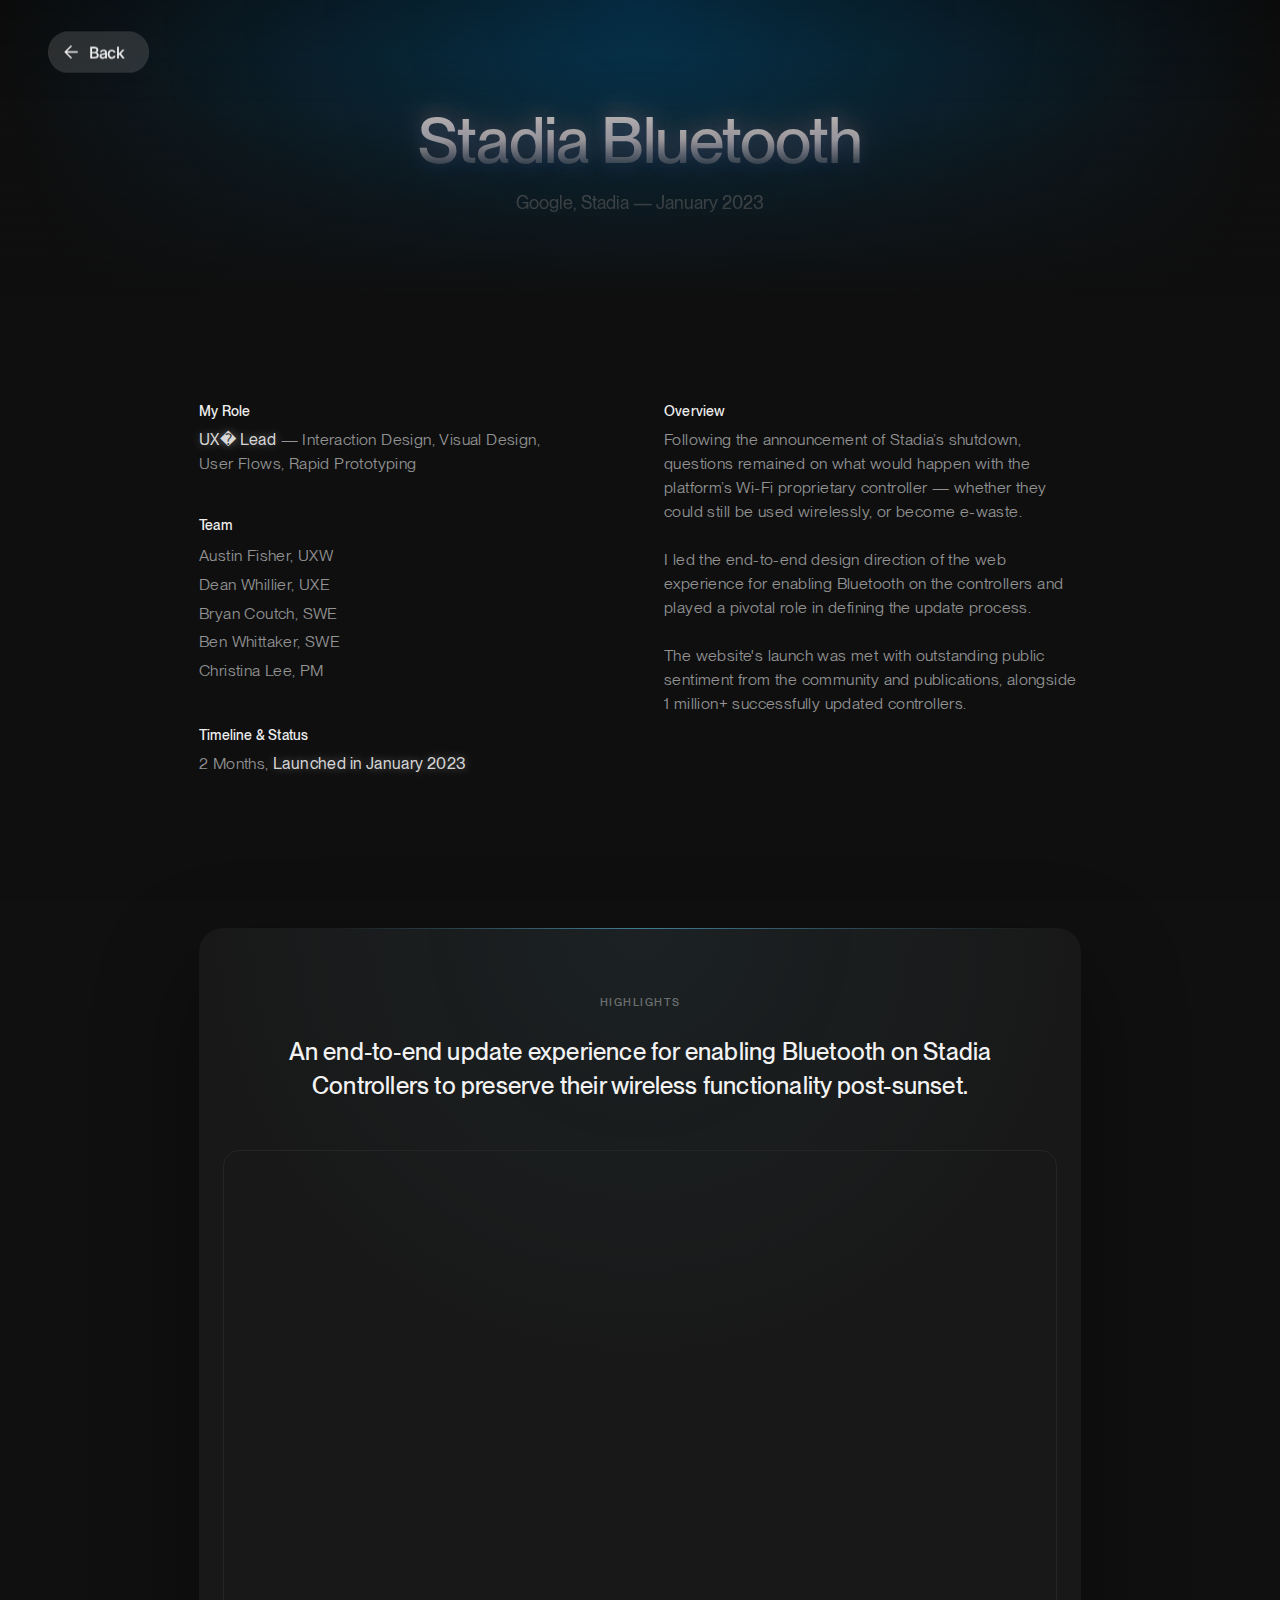
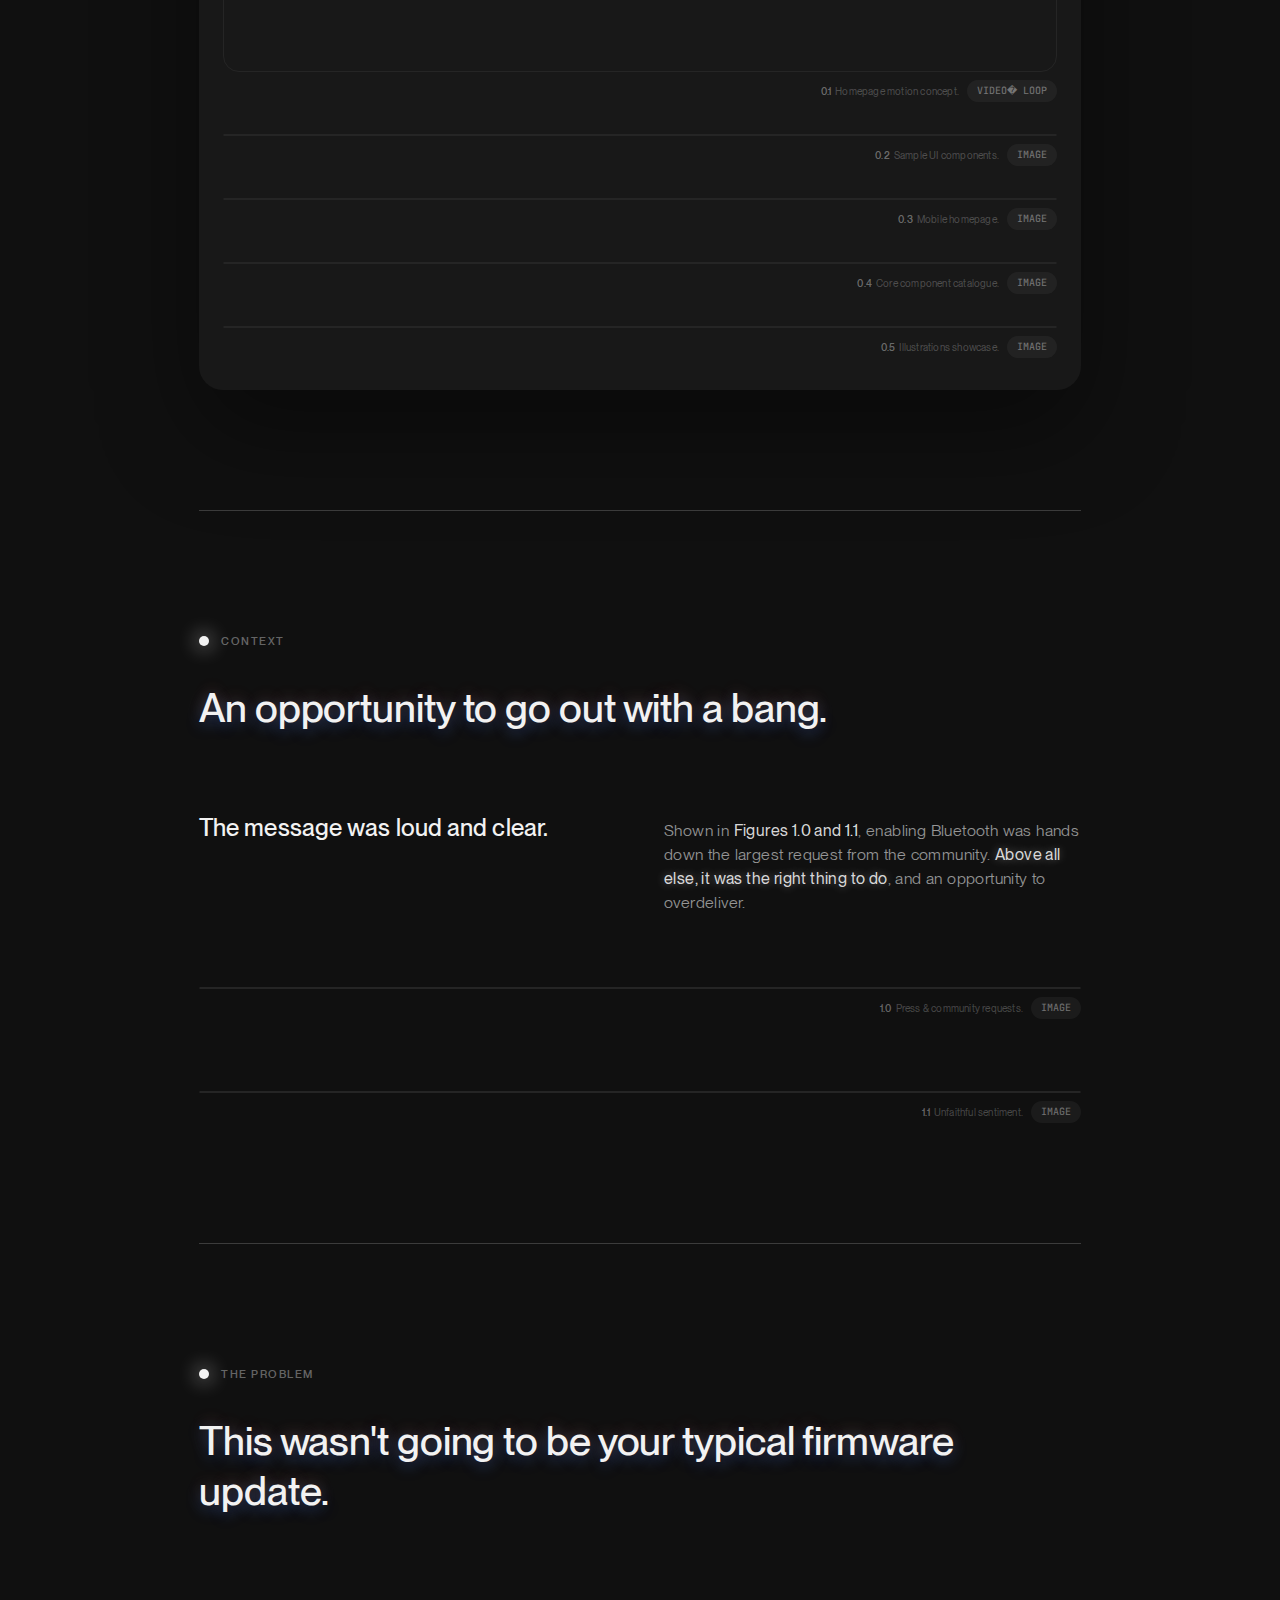
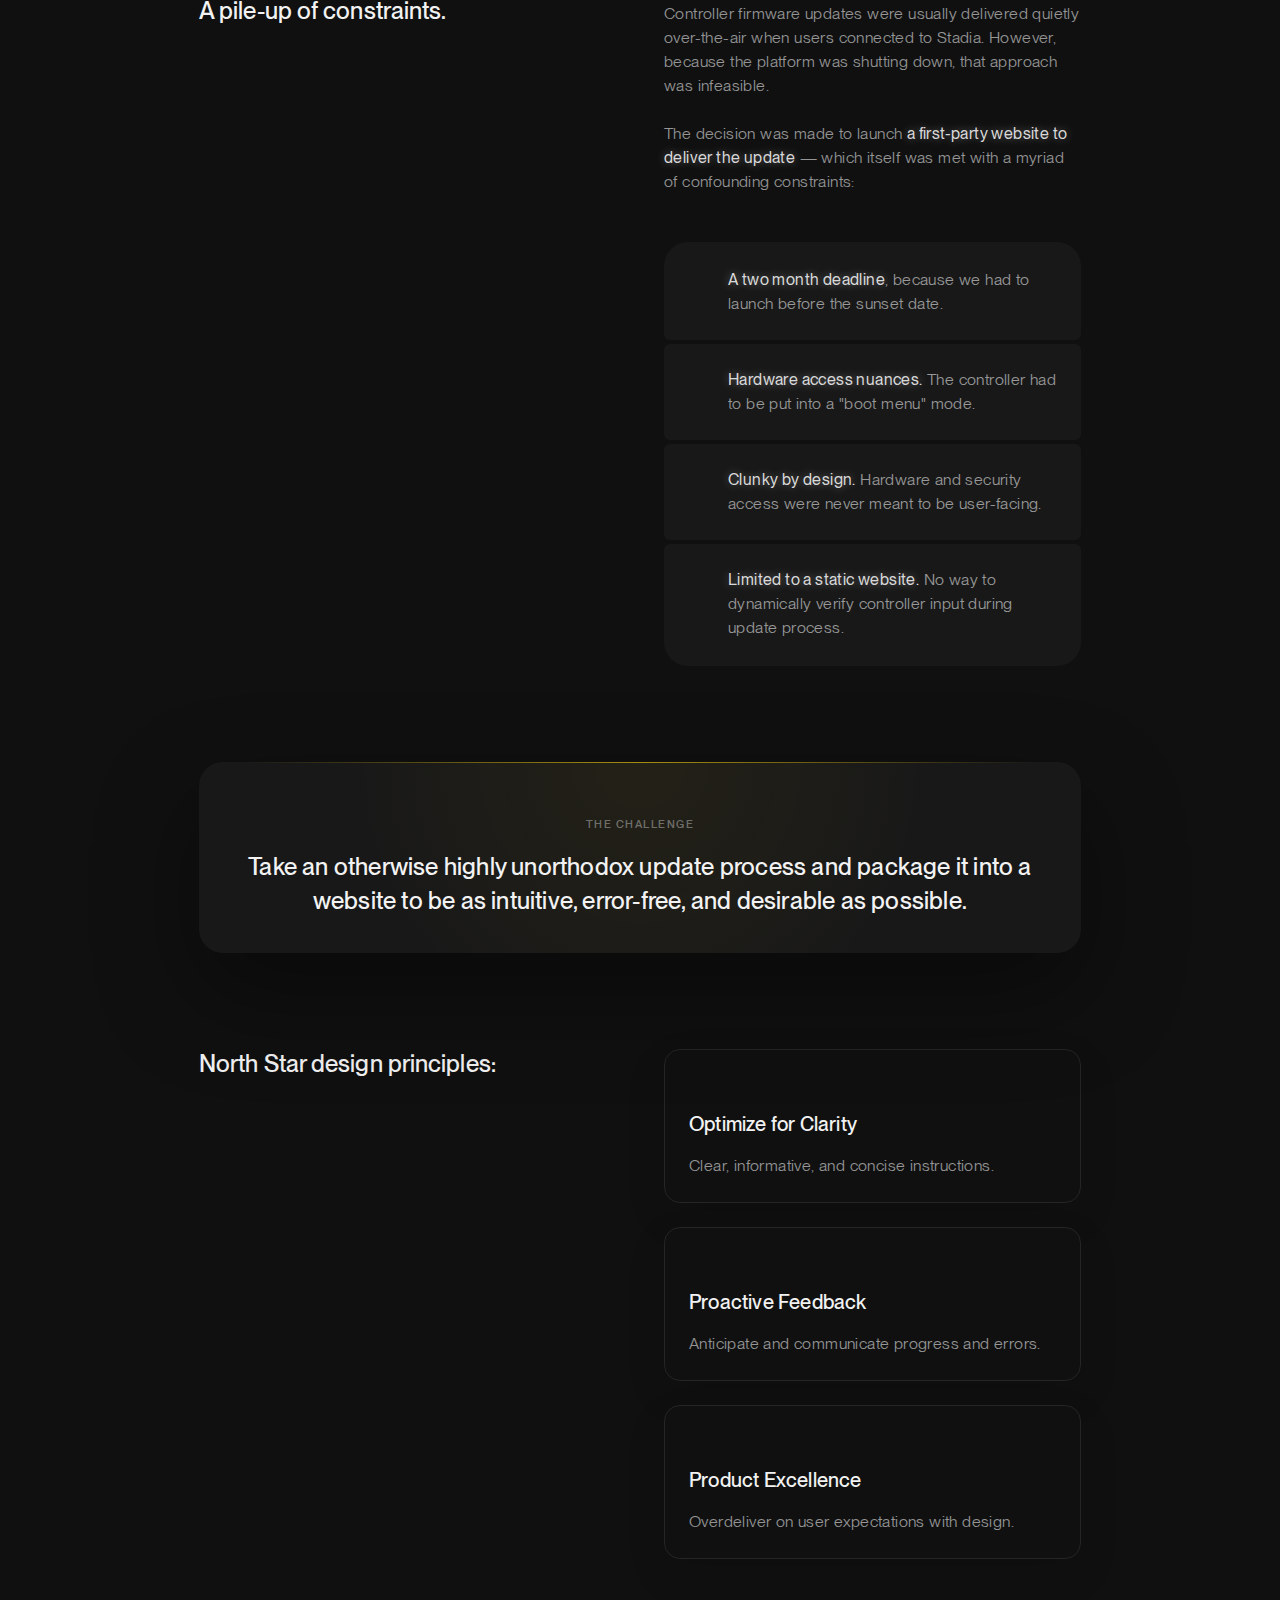
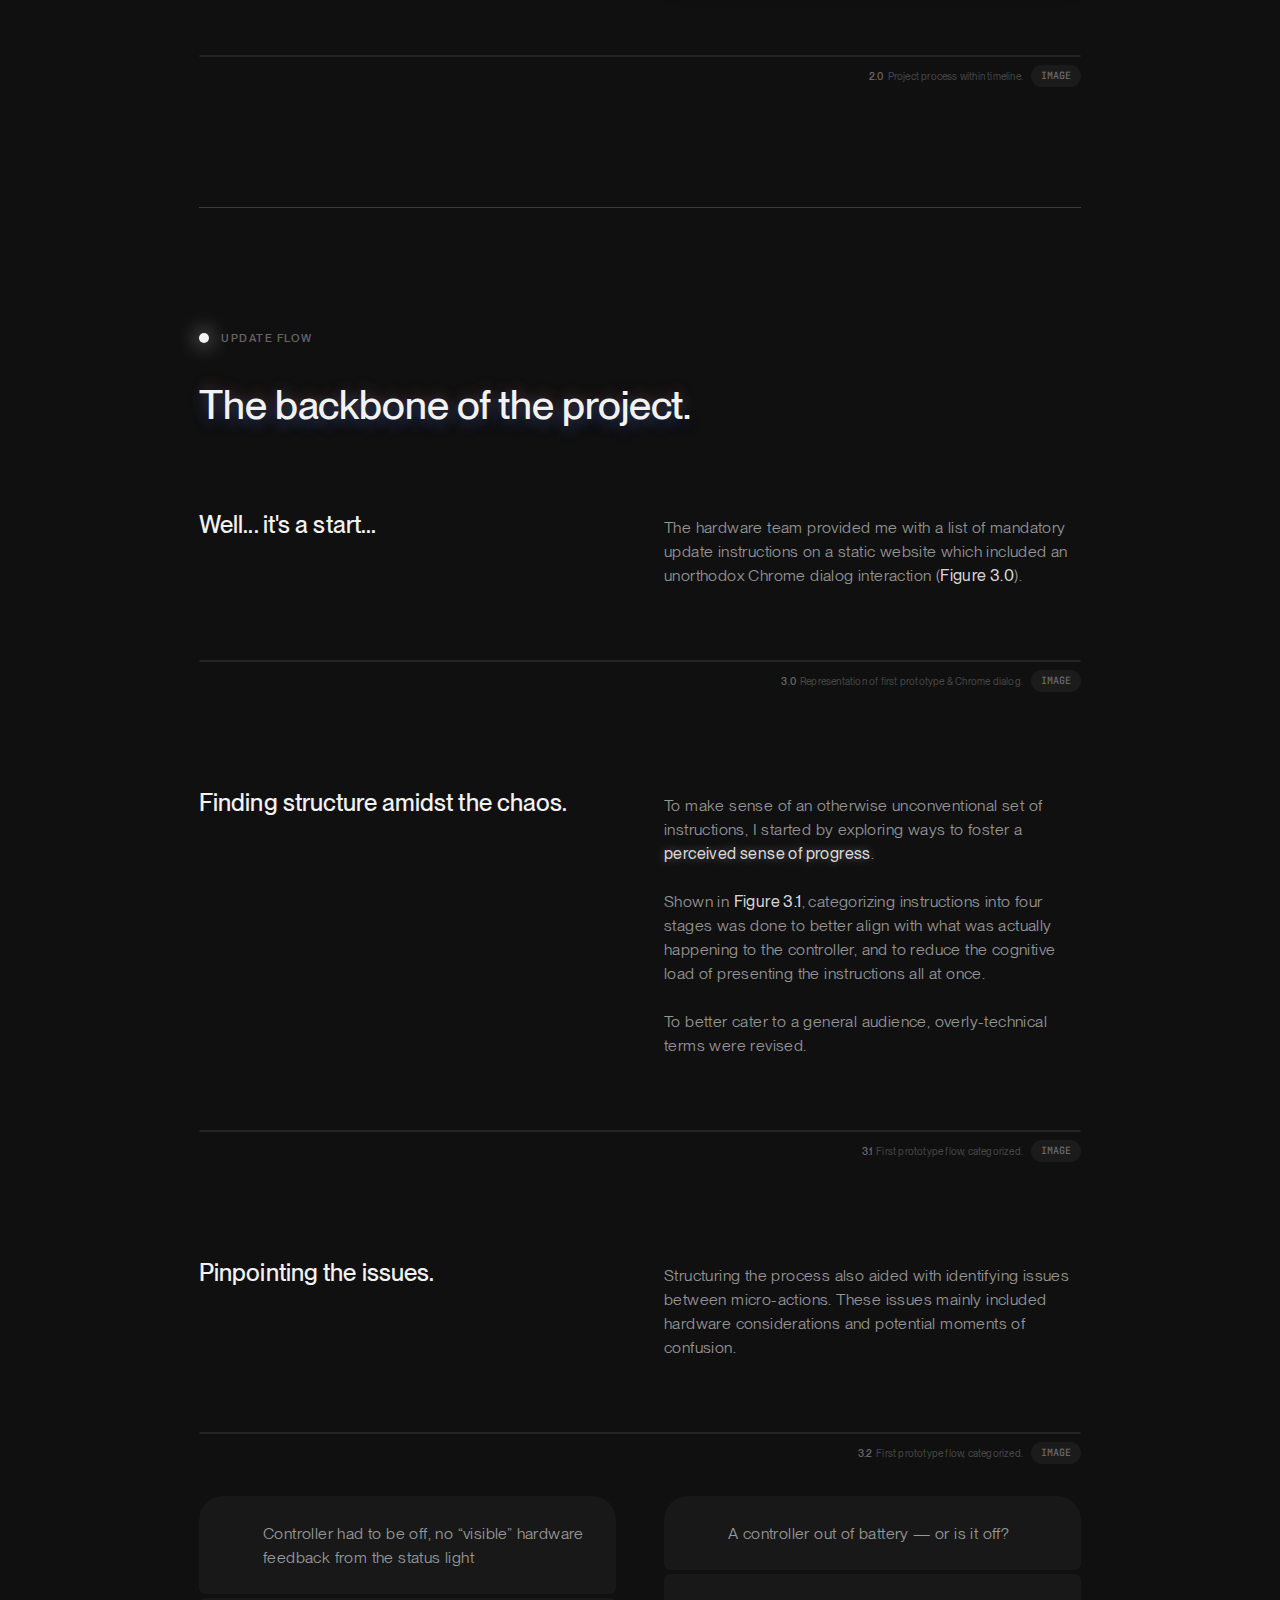
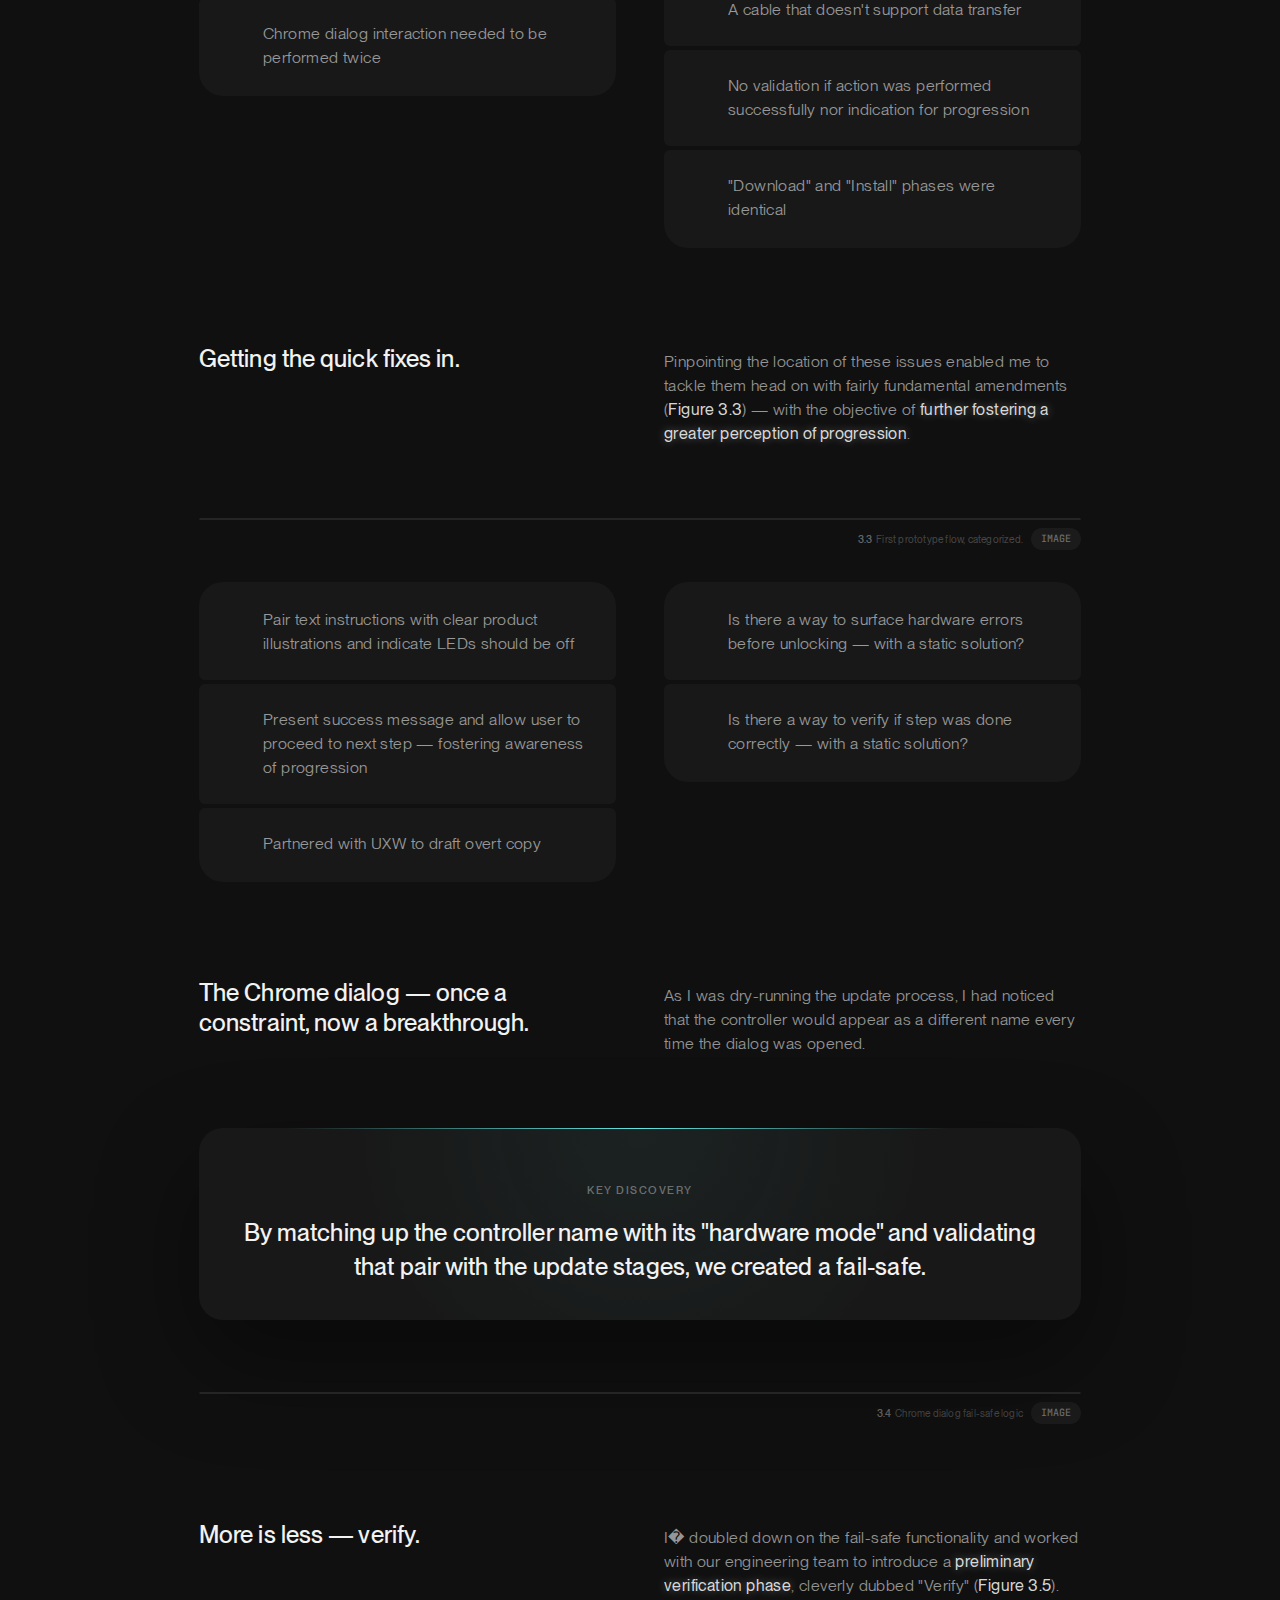
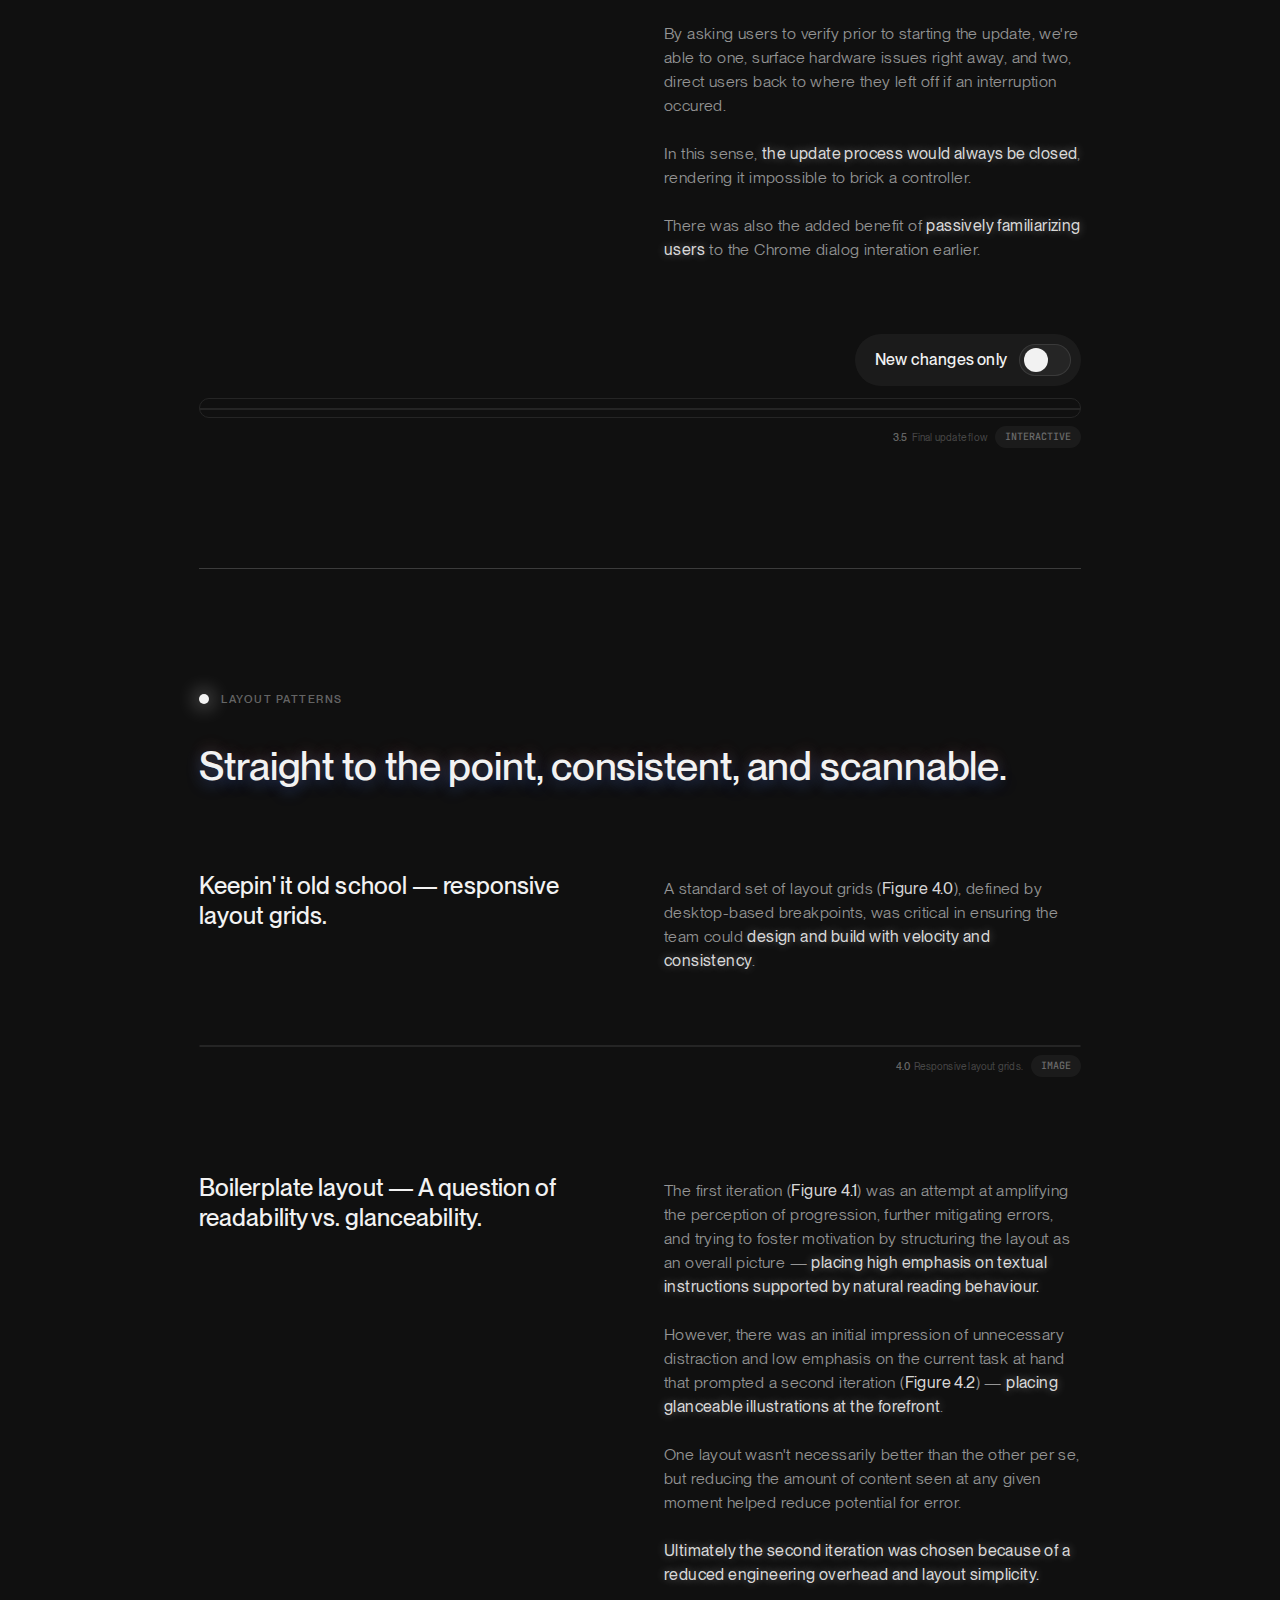
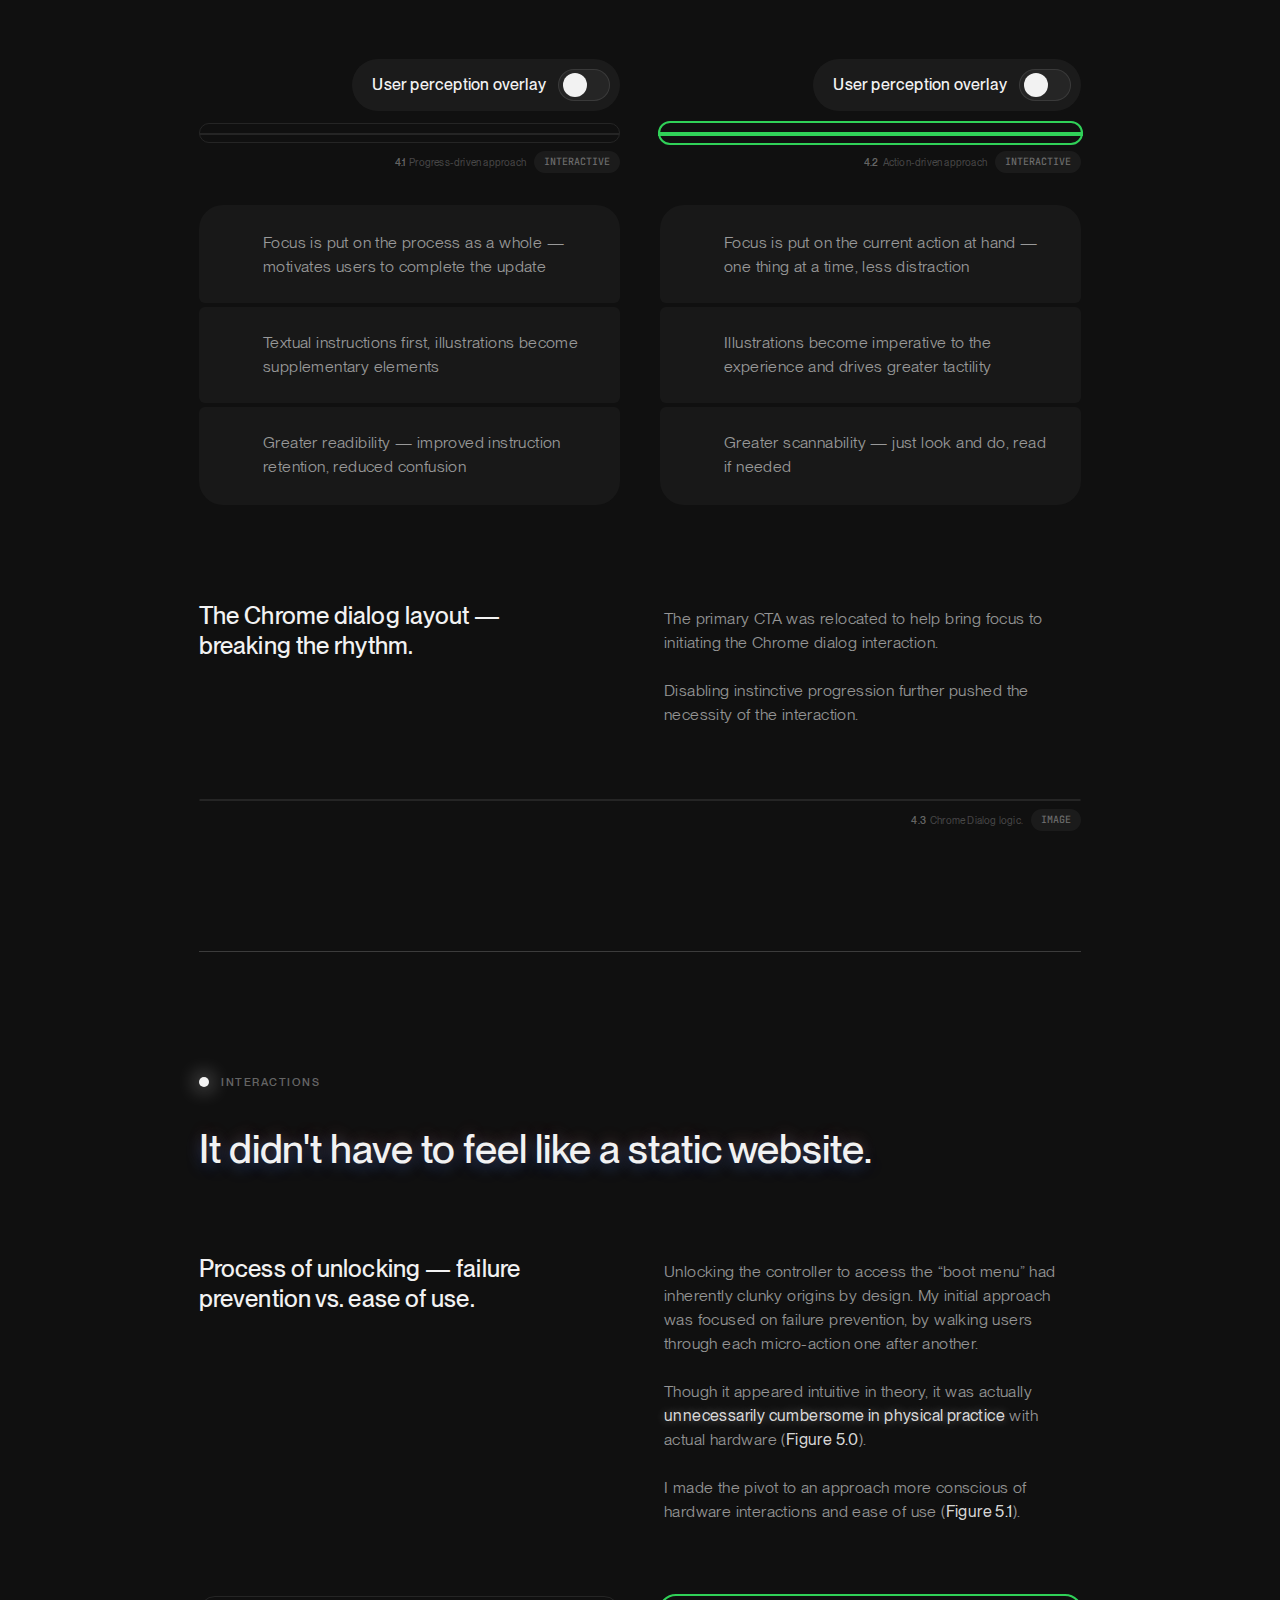
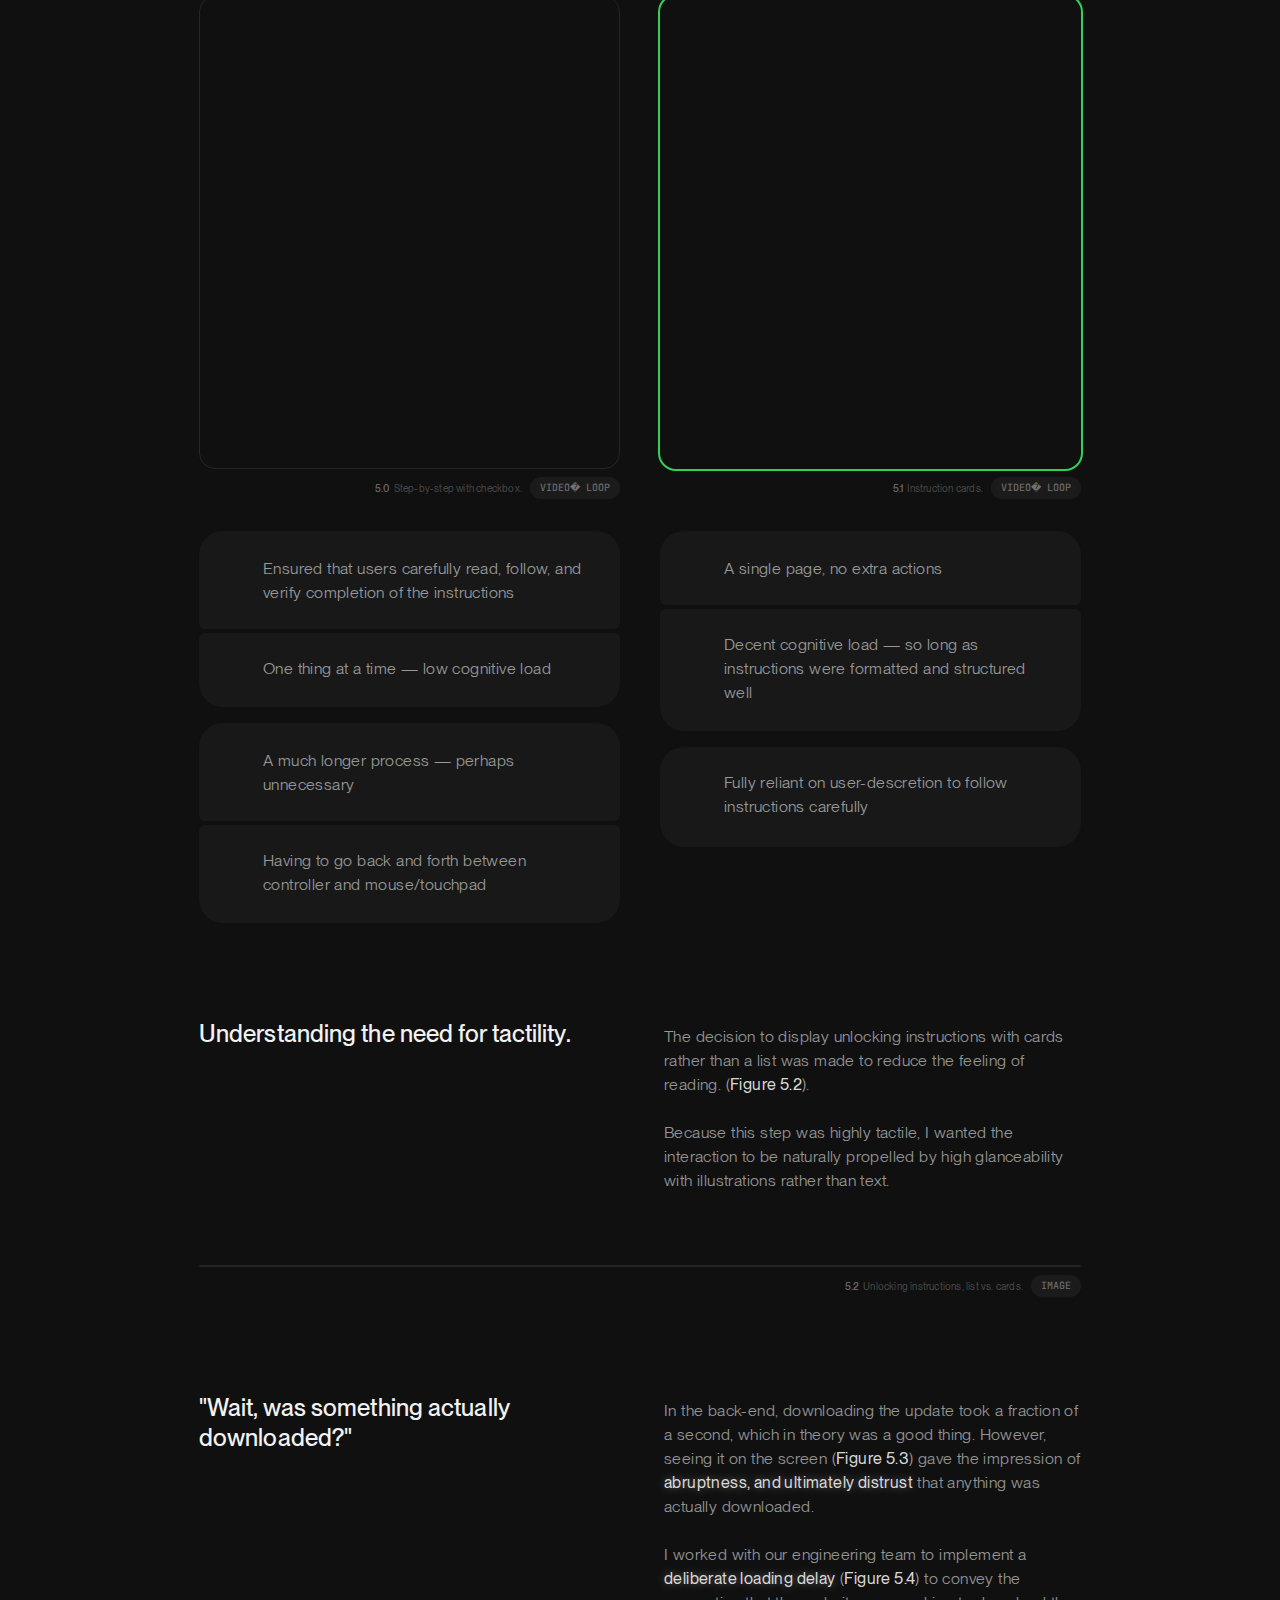
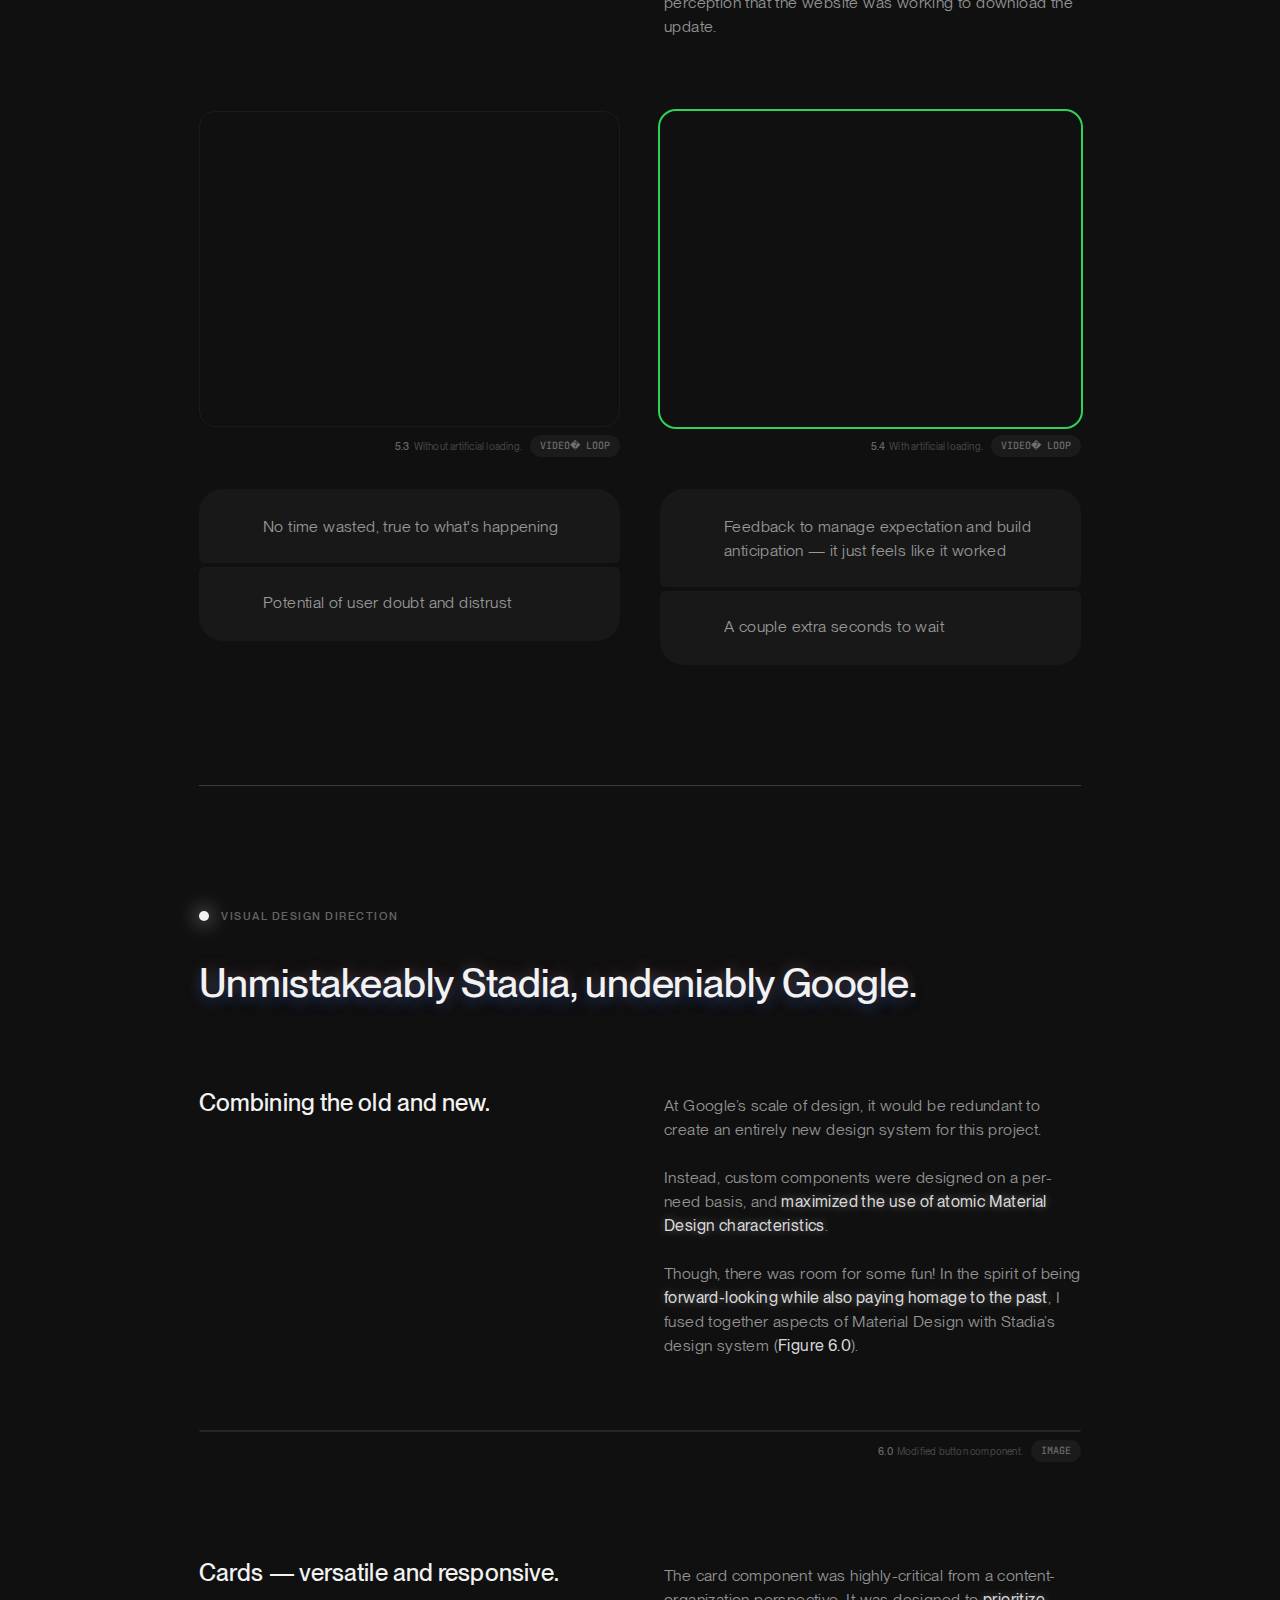
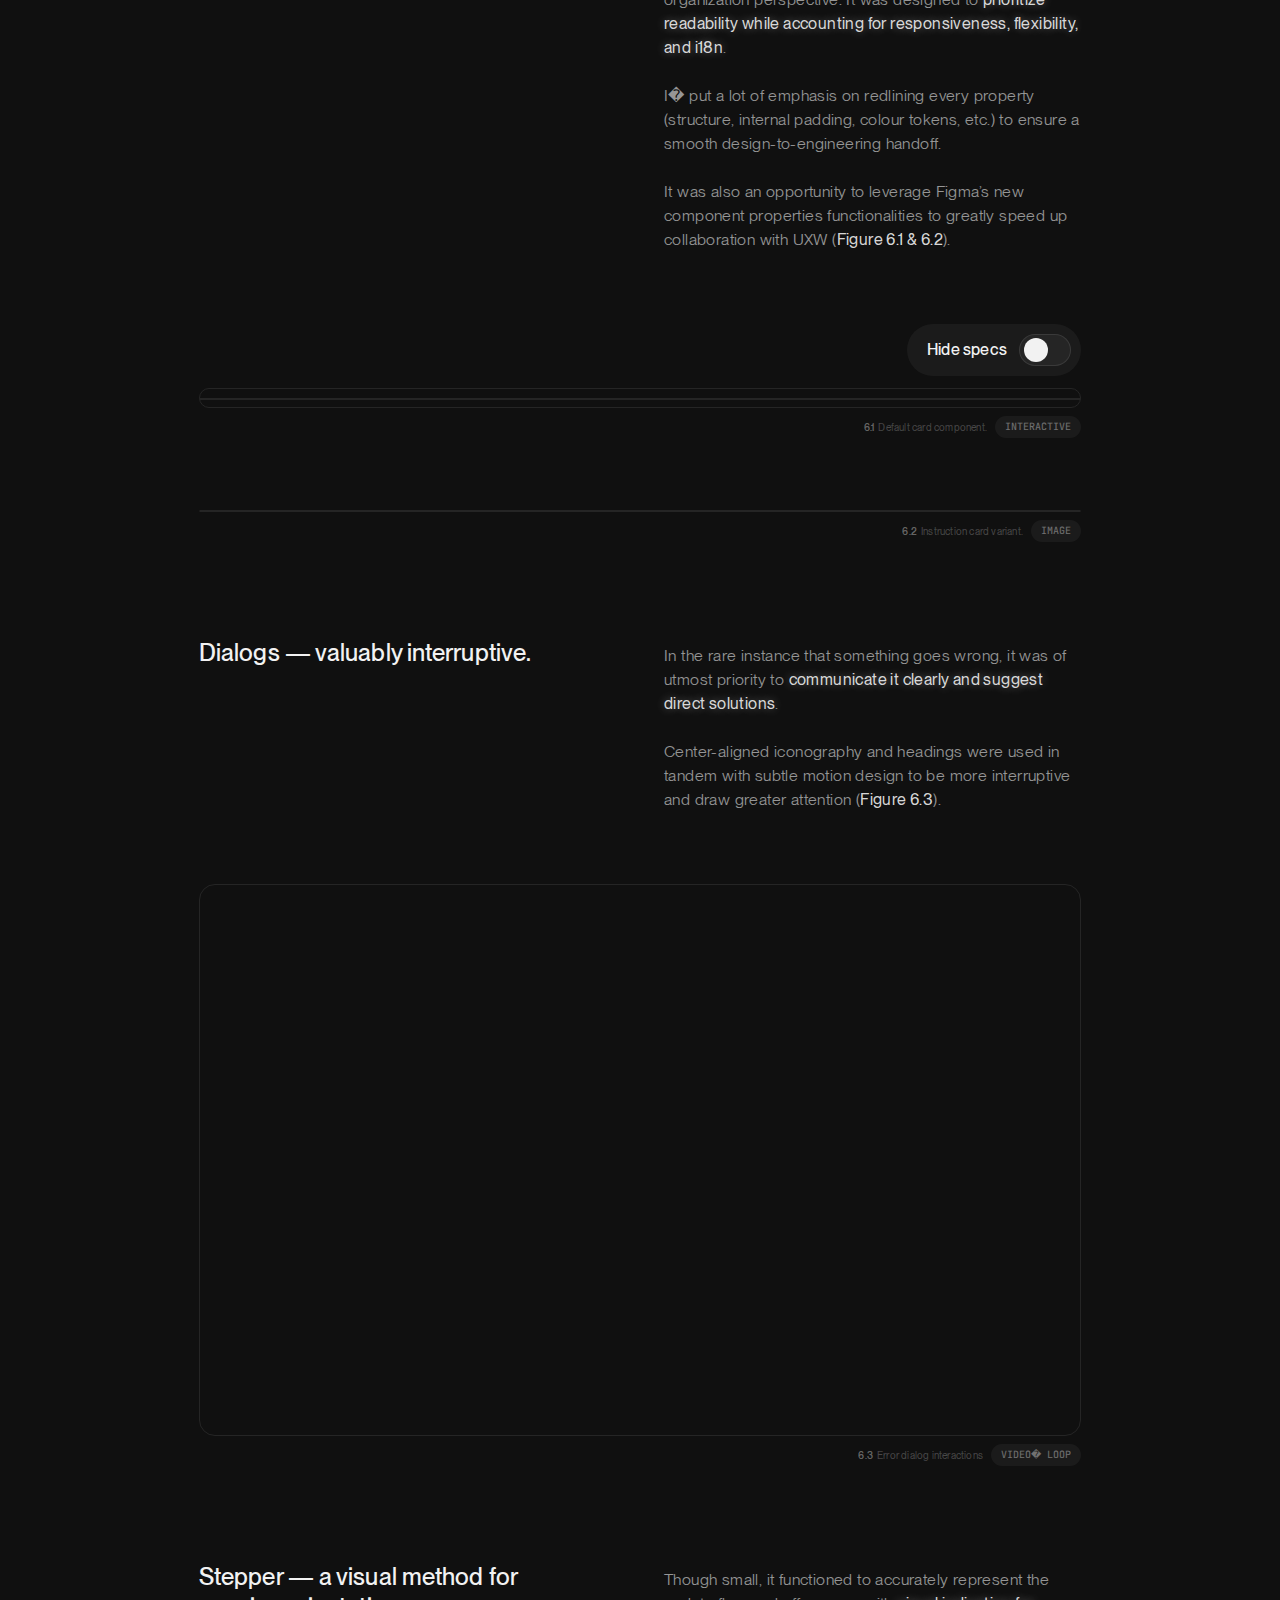
==== commit 4536826e: "routes handled" ====
--- a/page.html
+++ b/page.html
@@ -335,7 +335,7 @@
     >
       <a
         data-w-id="4aafda63-d1f2-524d-d498-c936c4687b33"
-        href="/"
+        href="/devdevansh/"
         class="button-project-back w-inline-block"
         ><img
           src="images/645b5e5d57552962d27c0020_icon-back-2.svg"
@@ -3717,7 +3717,7 @@
             <div class="footer-links-column">
               <div class="text-footer-links-overline">MAIN</div>
               <div class="footer-links-wrapper">
-                <a href="/" class="footer-link w-inline-block"
+                <a href="/devdevansh/" class="footer-link w-inline-block"
                   ><div class="text-footer-link">Work</div></a
                 ><a href="/info" class="footer-link w-inline-block"
                   ><div class="text-footer-link">Info</div></a
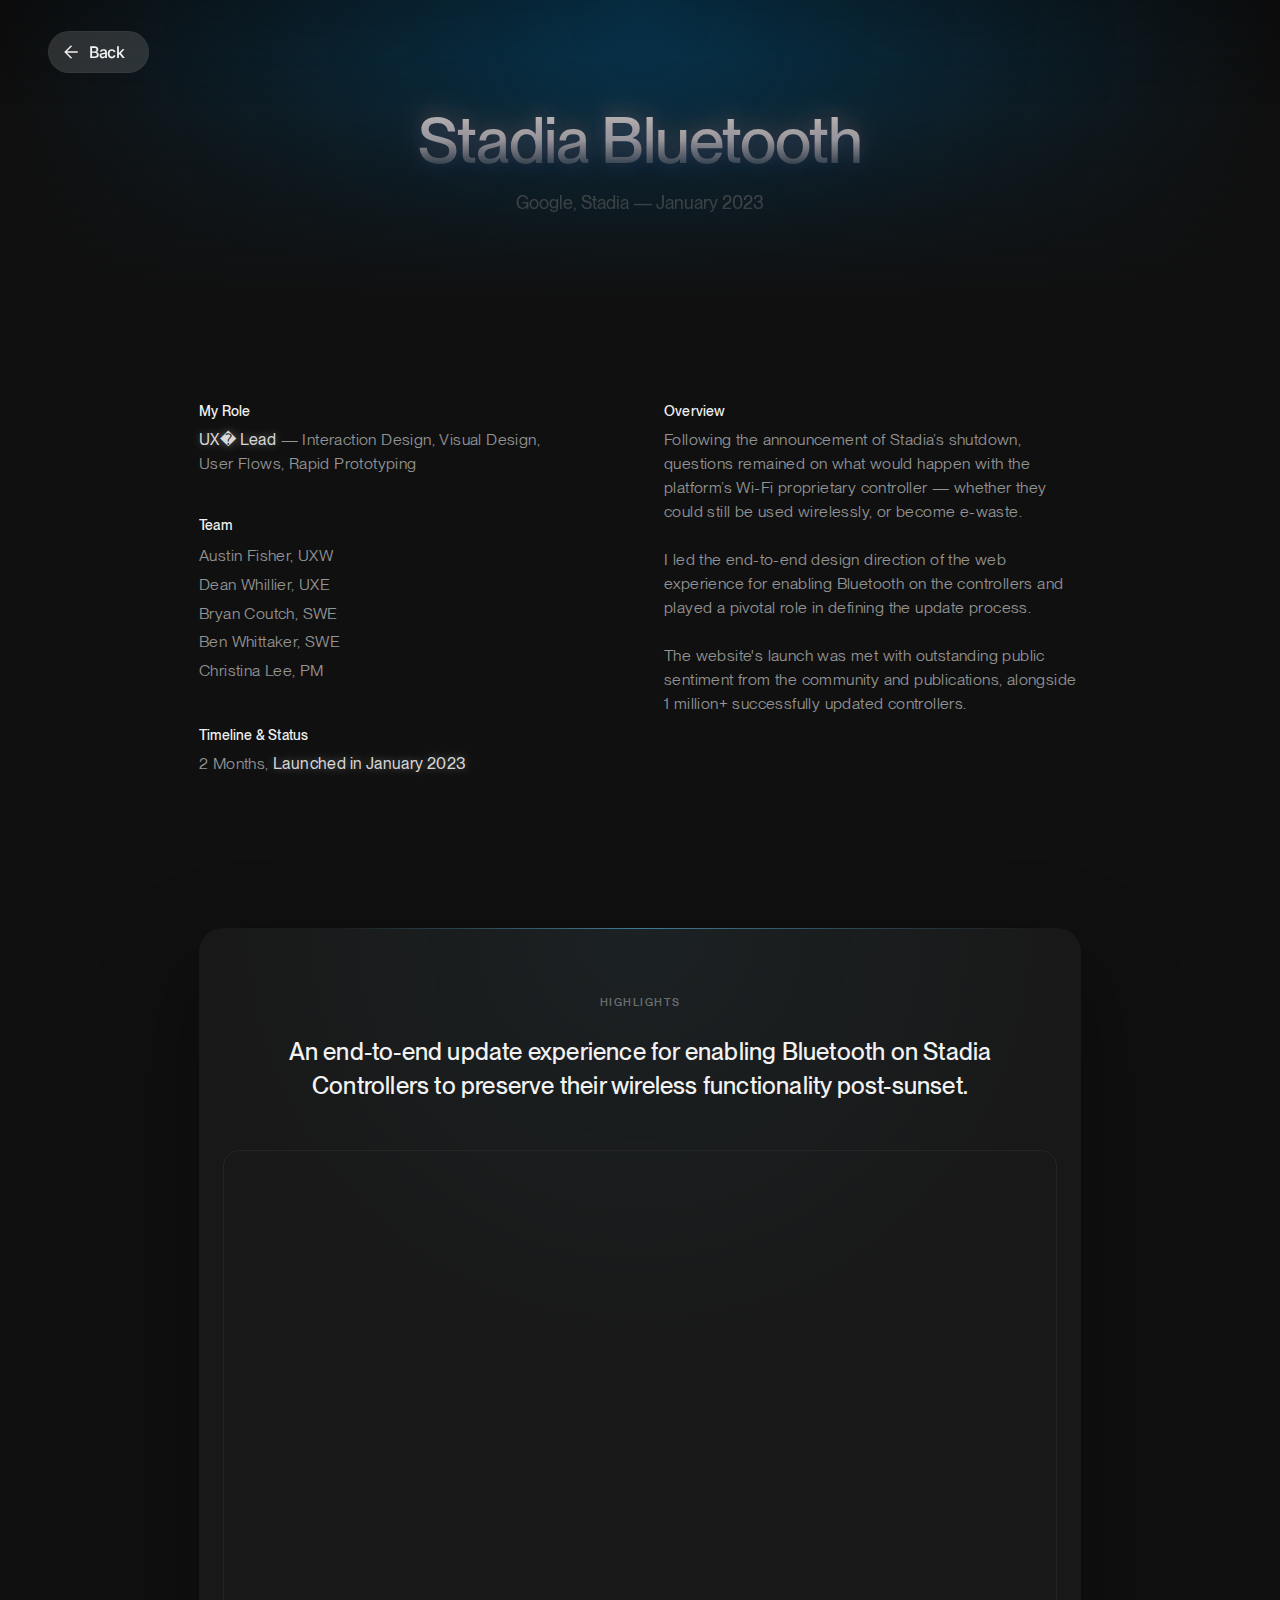
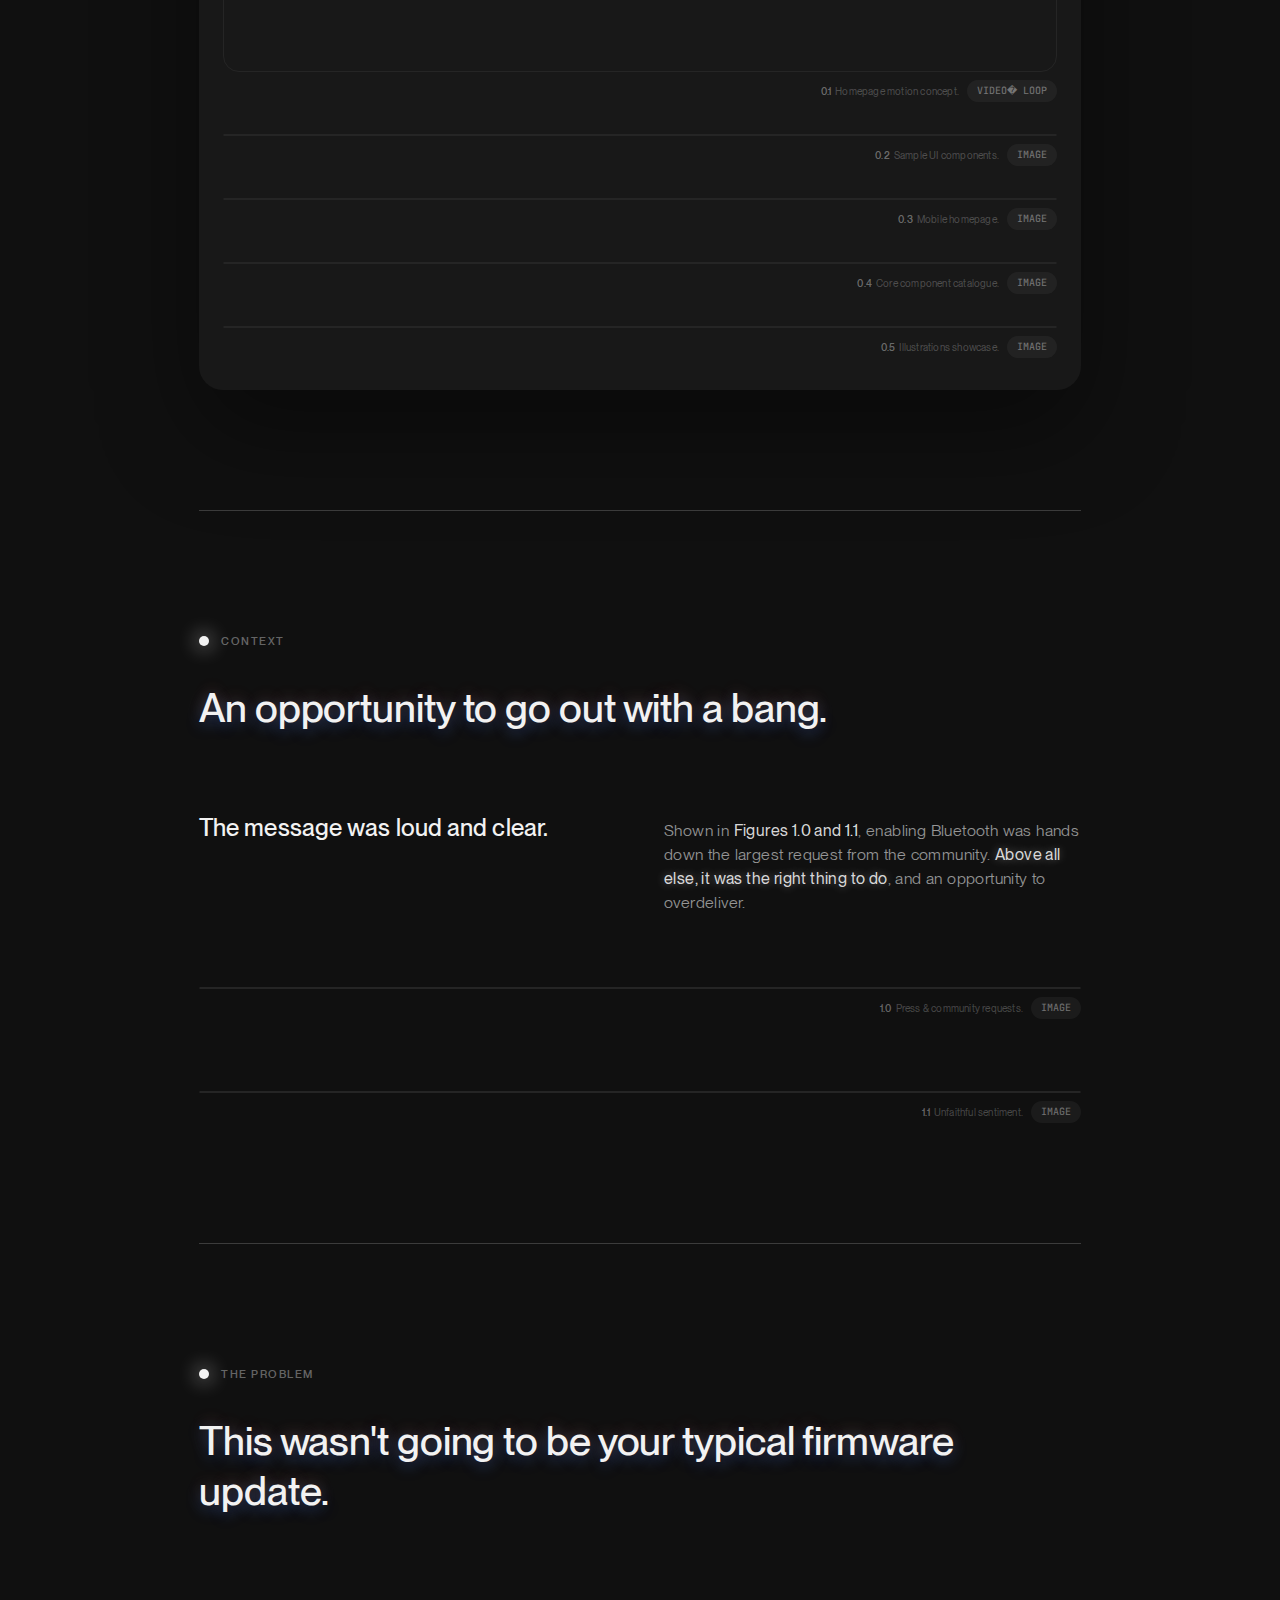
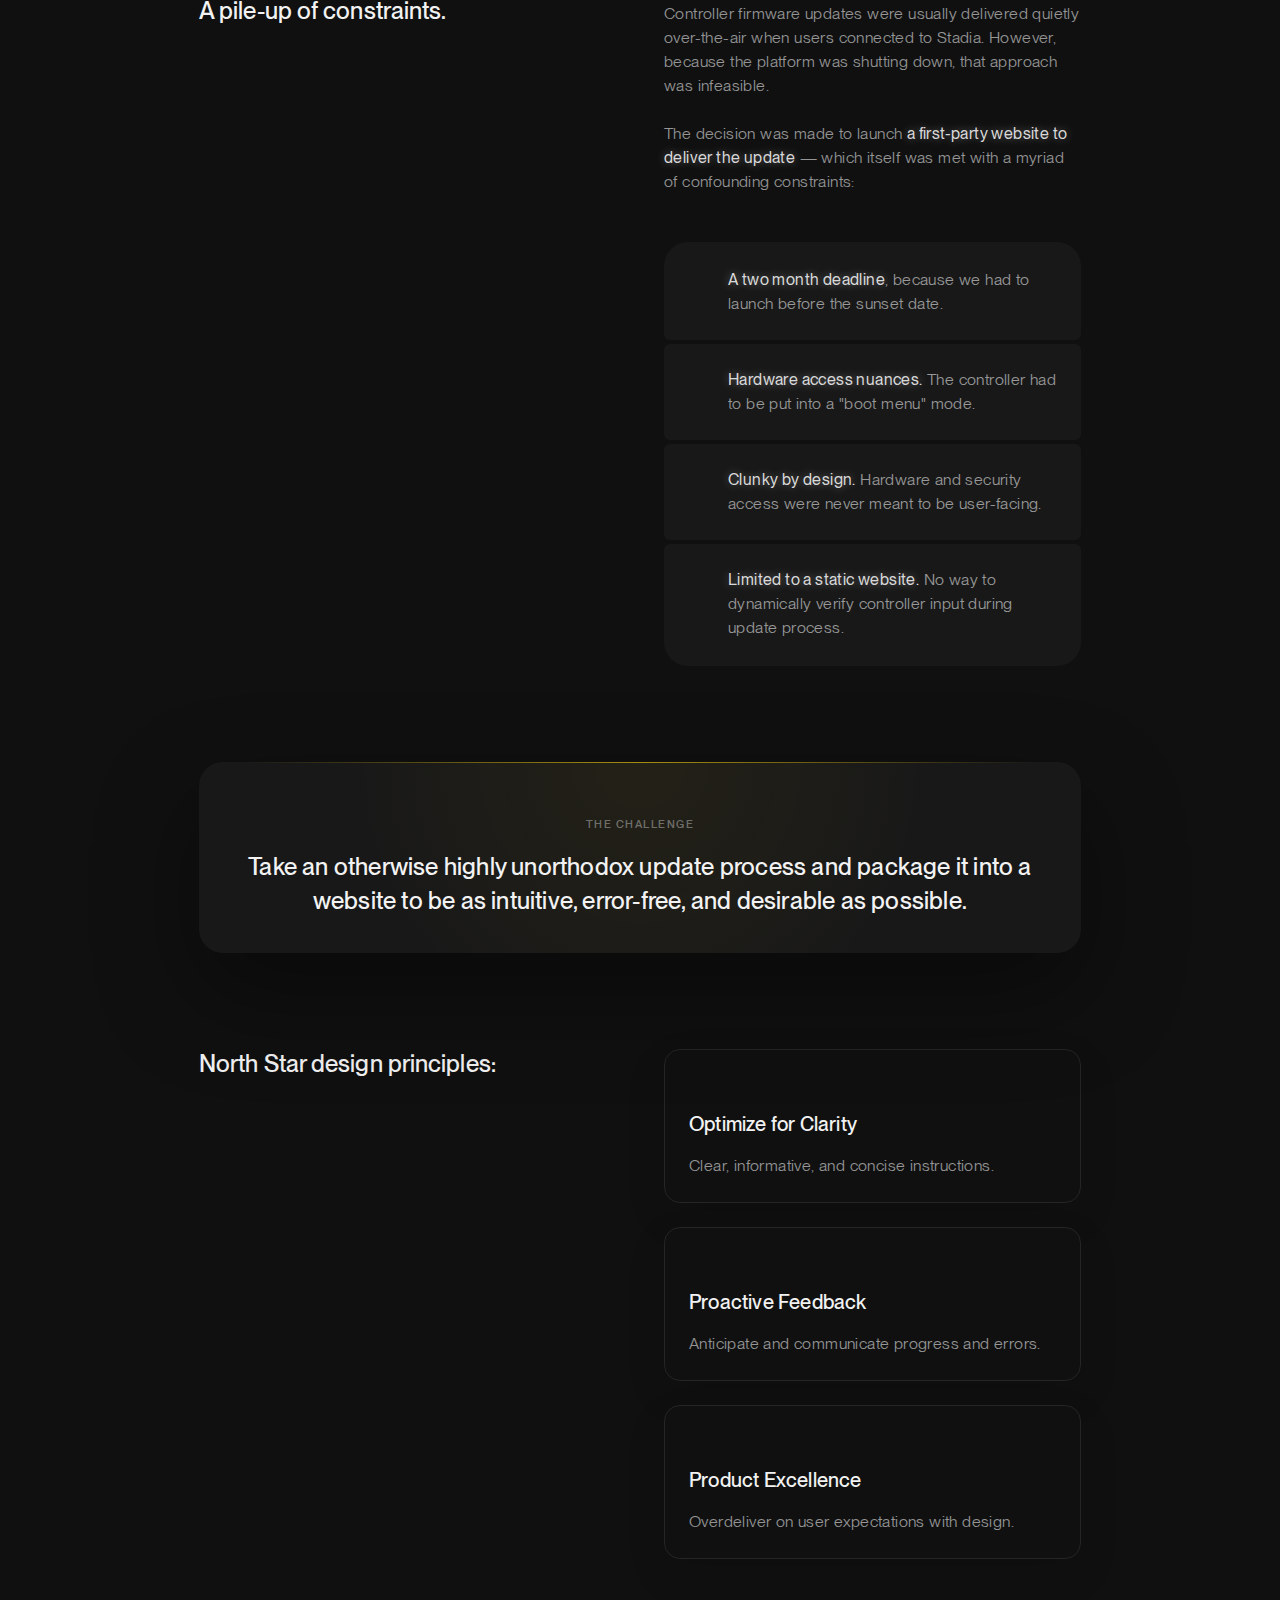
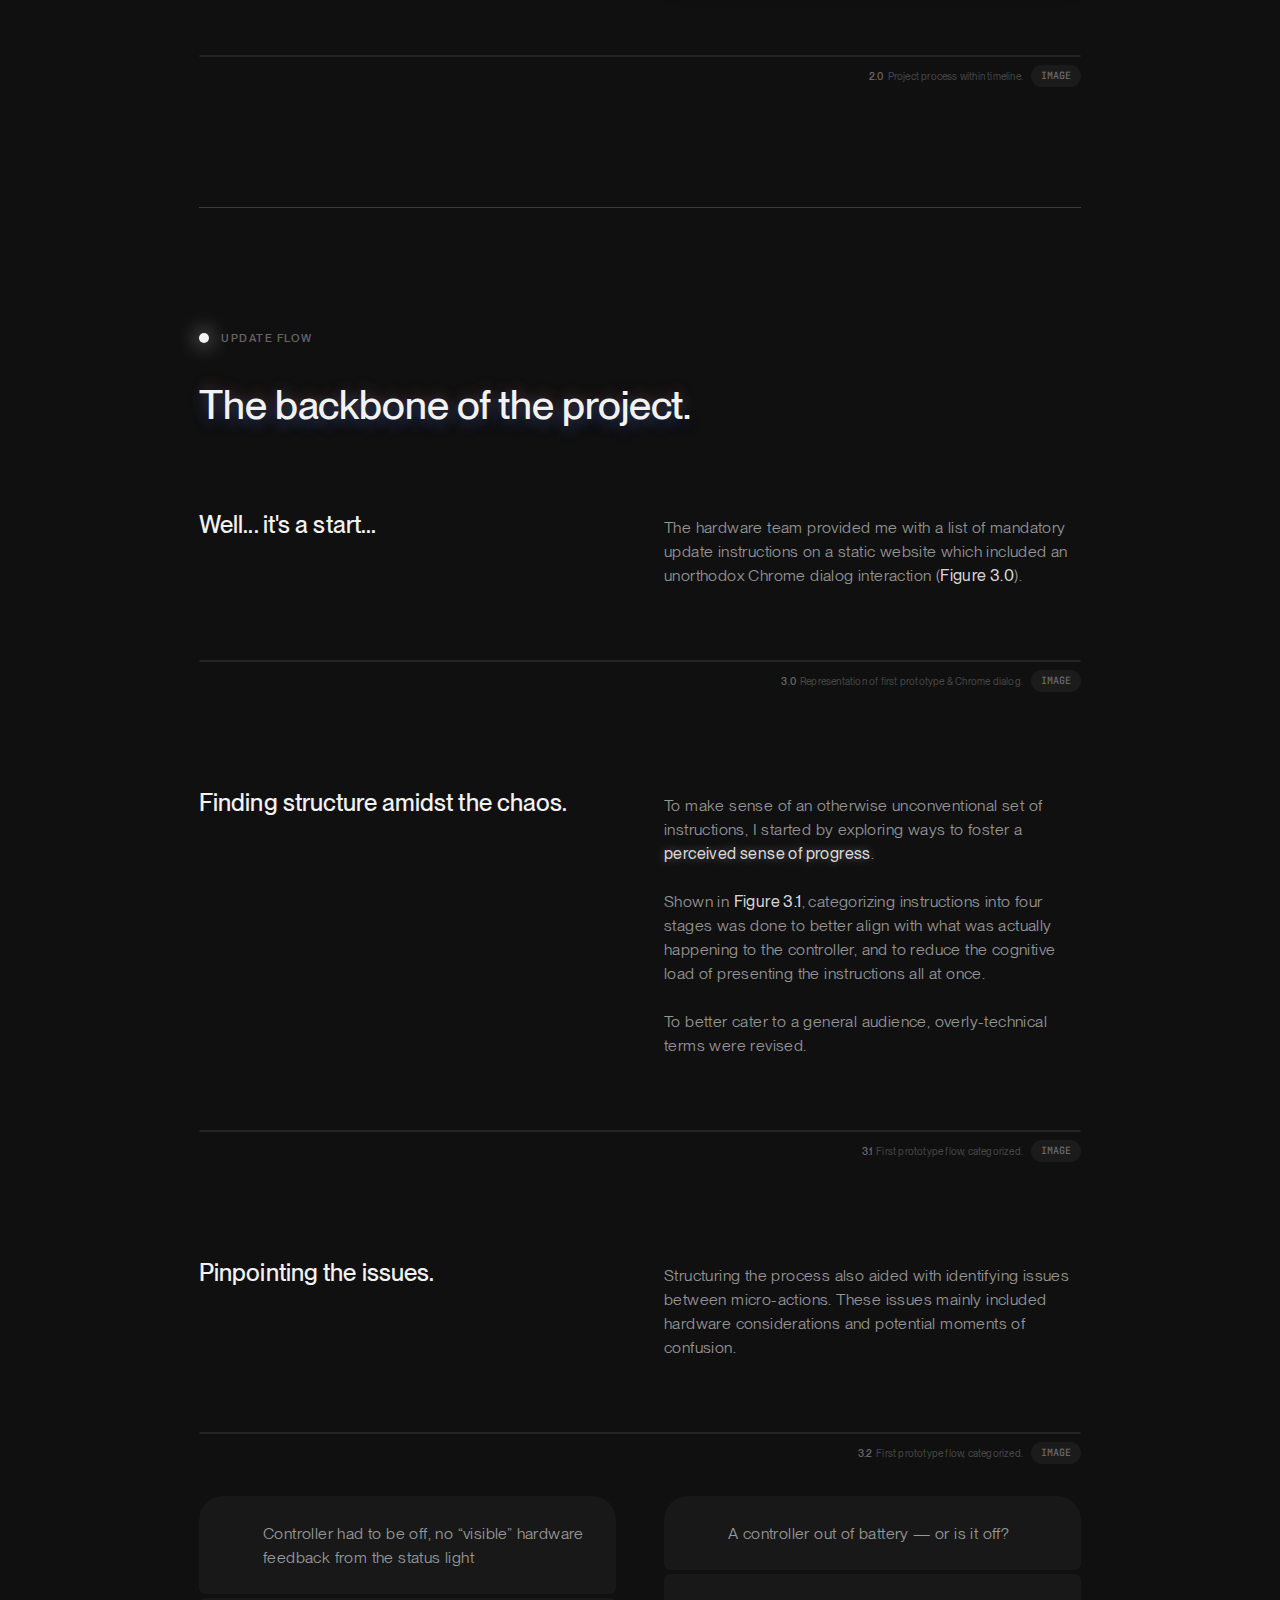
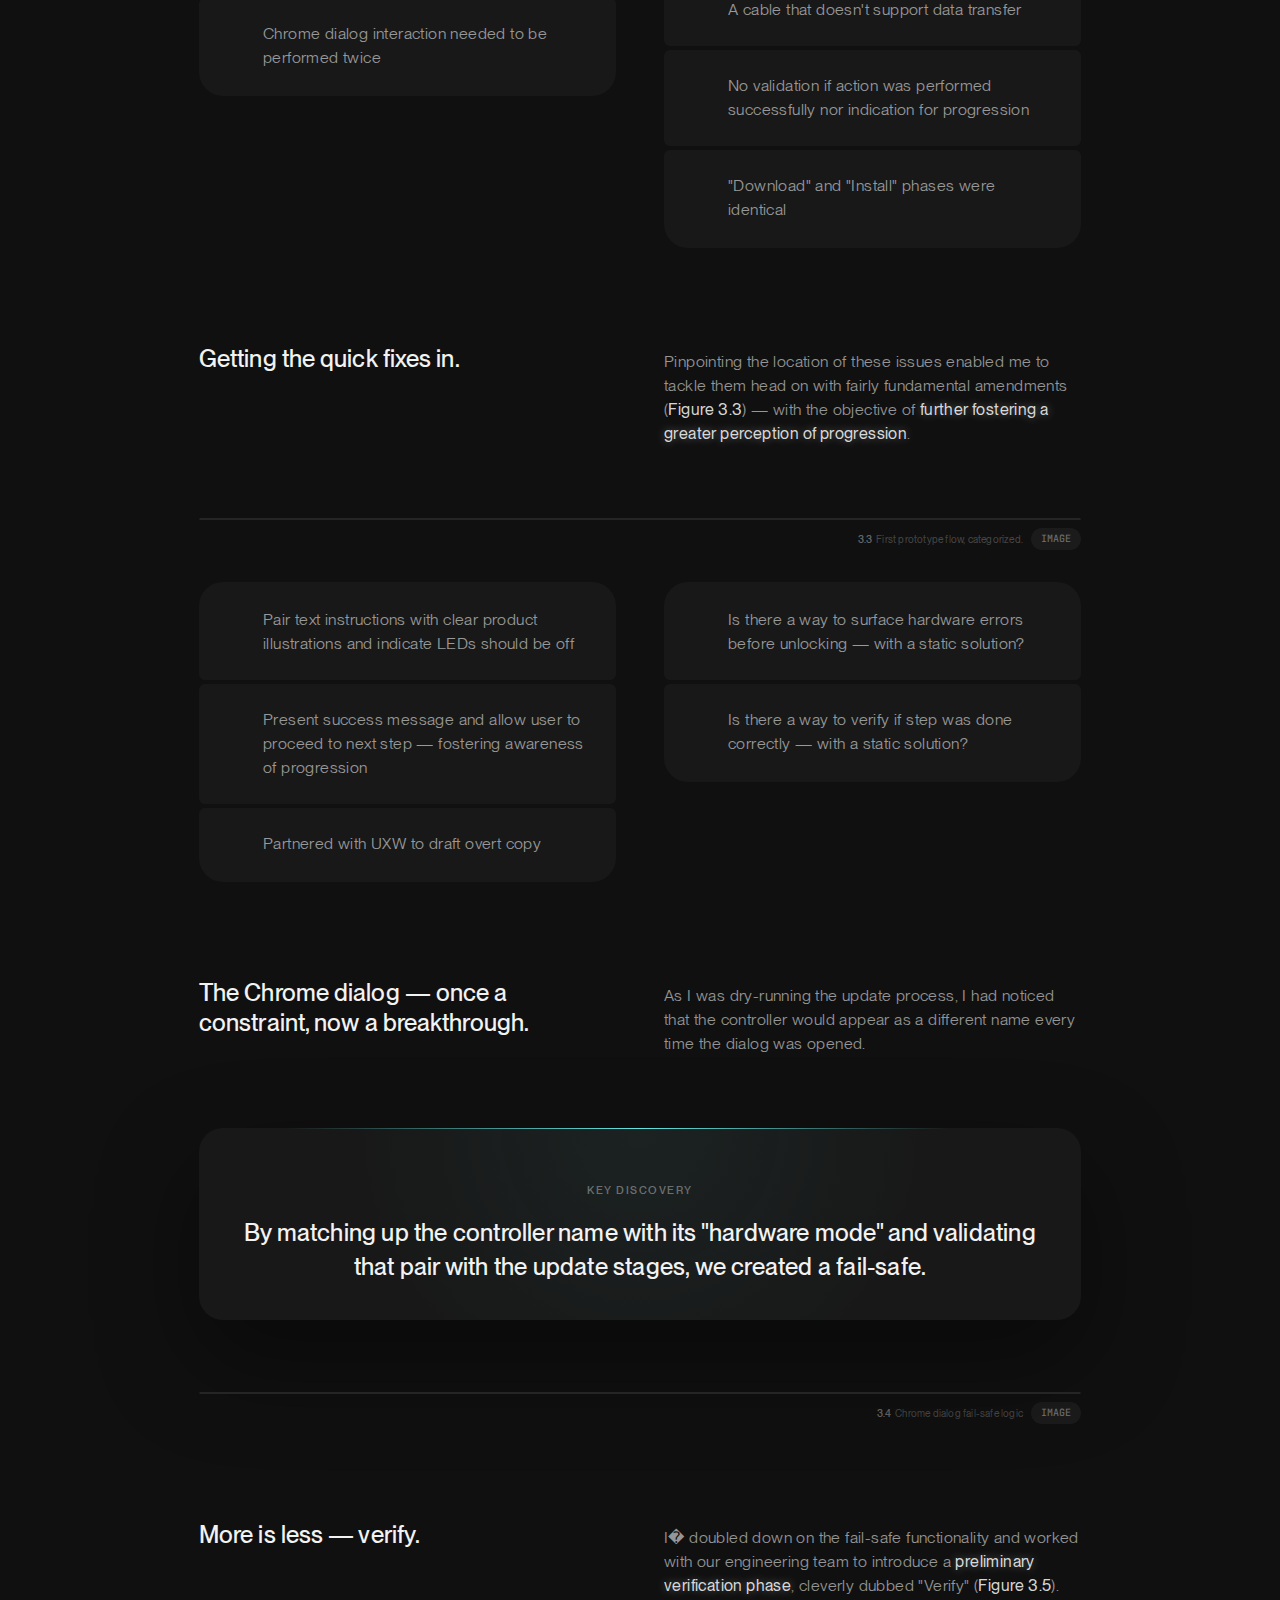
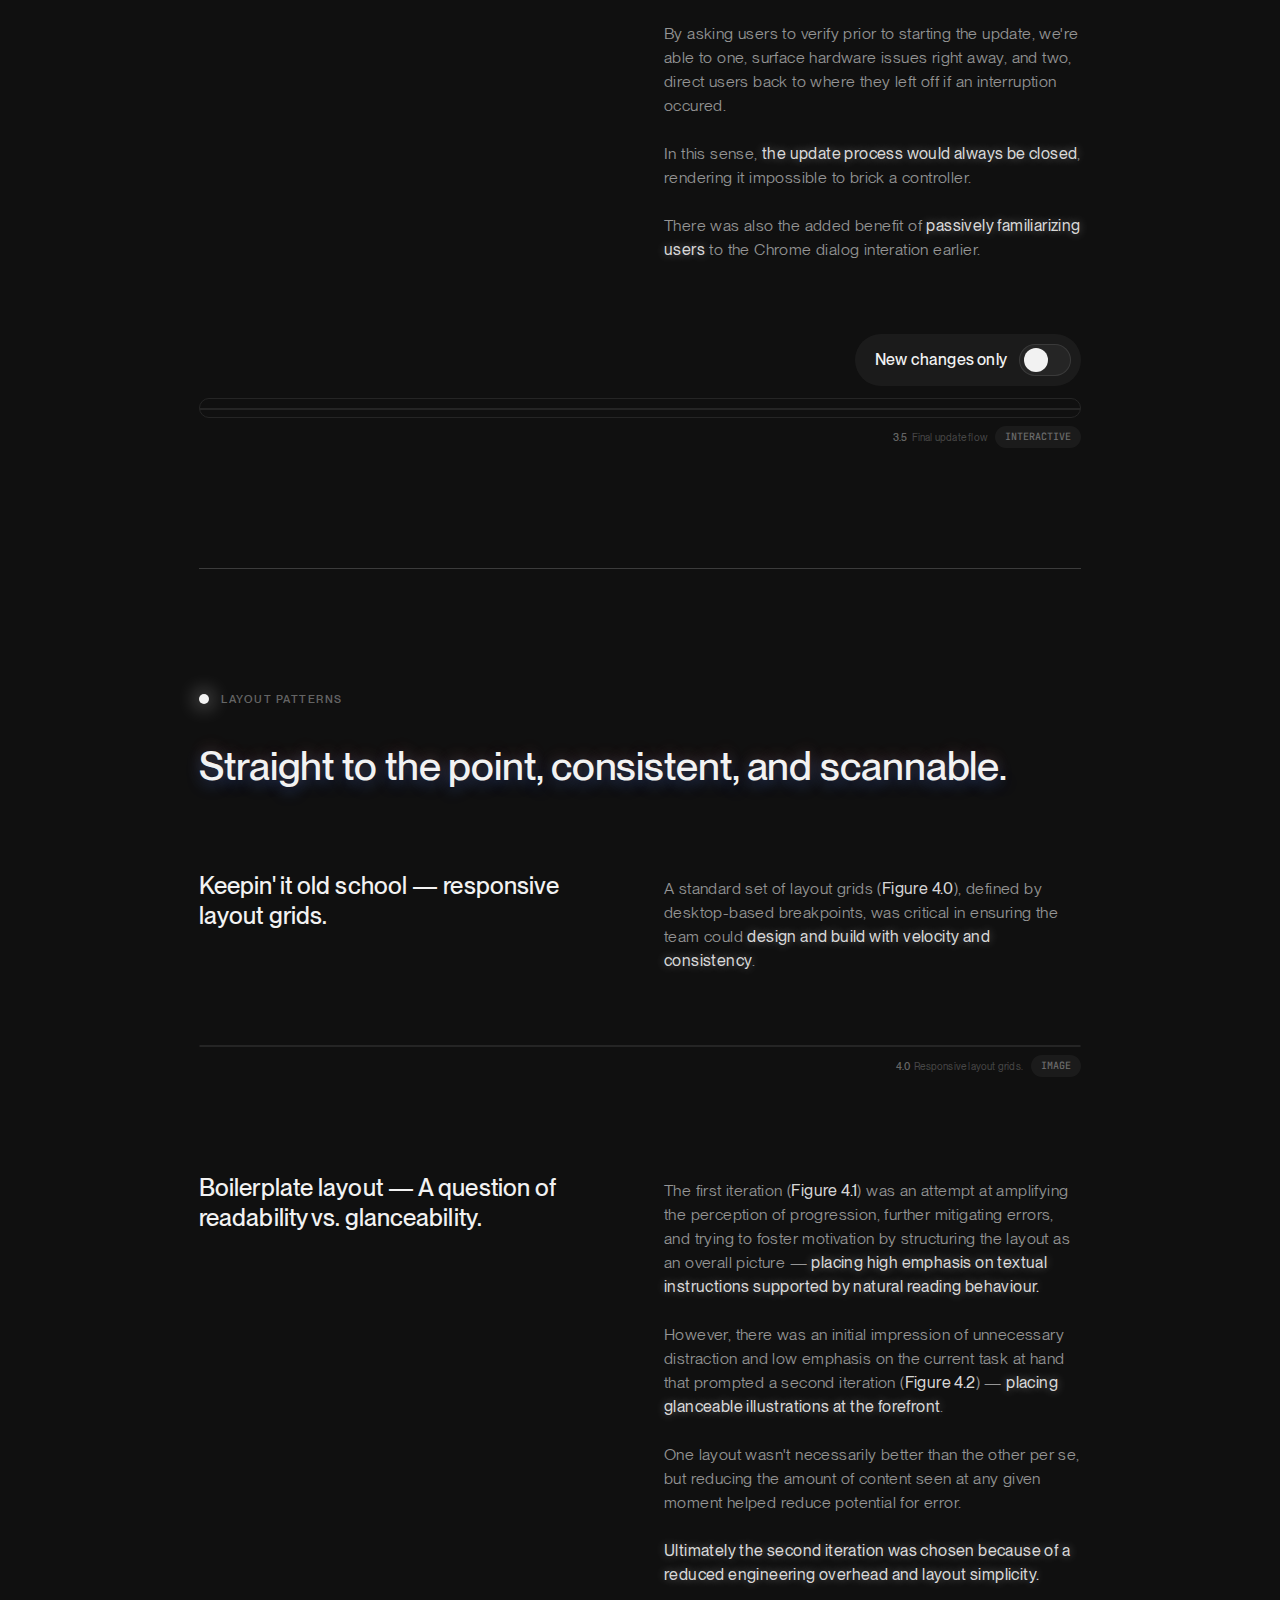
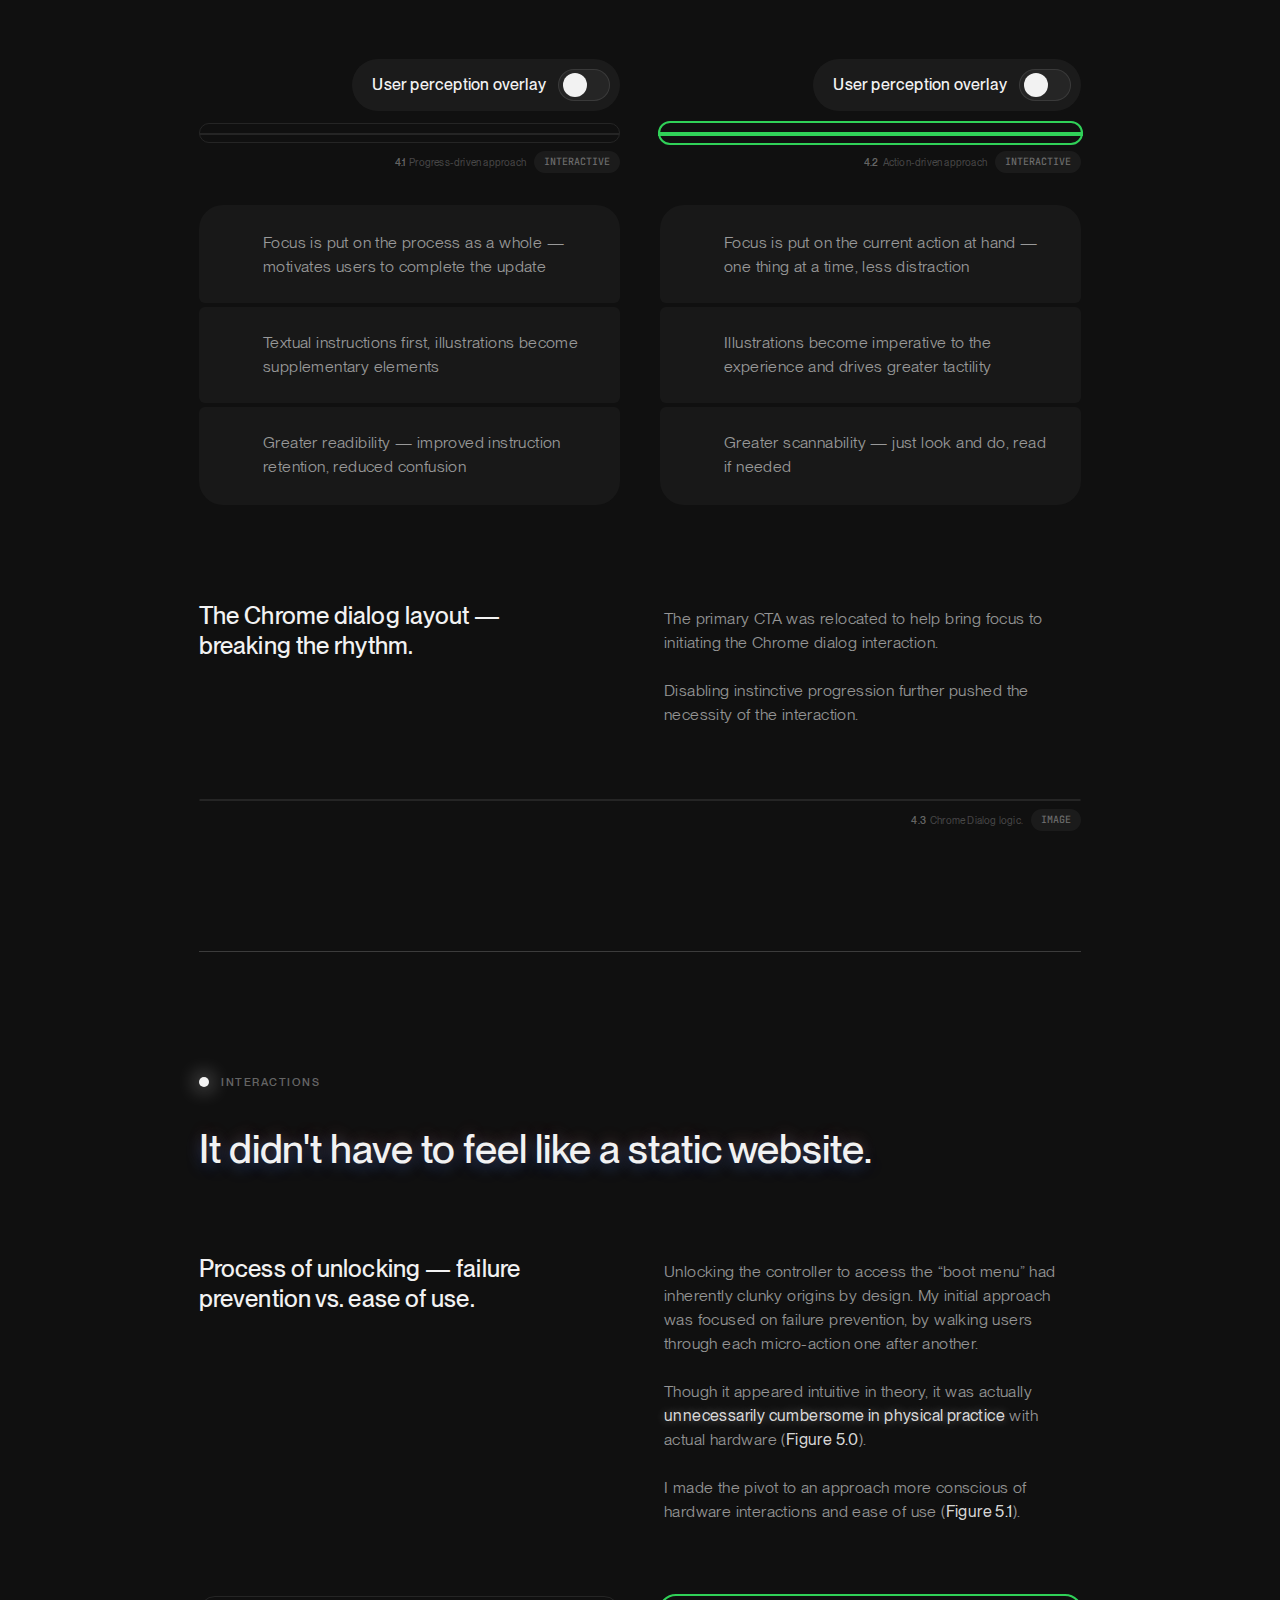
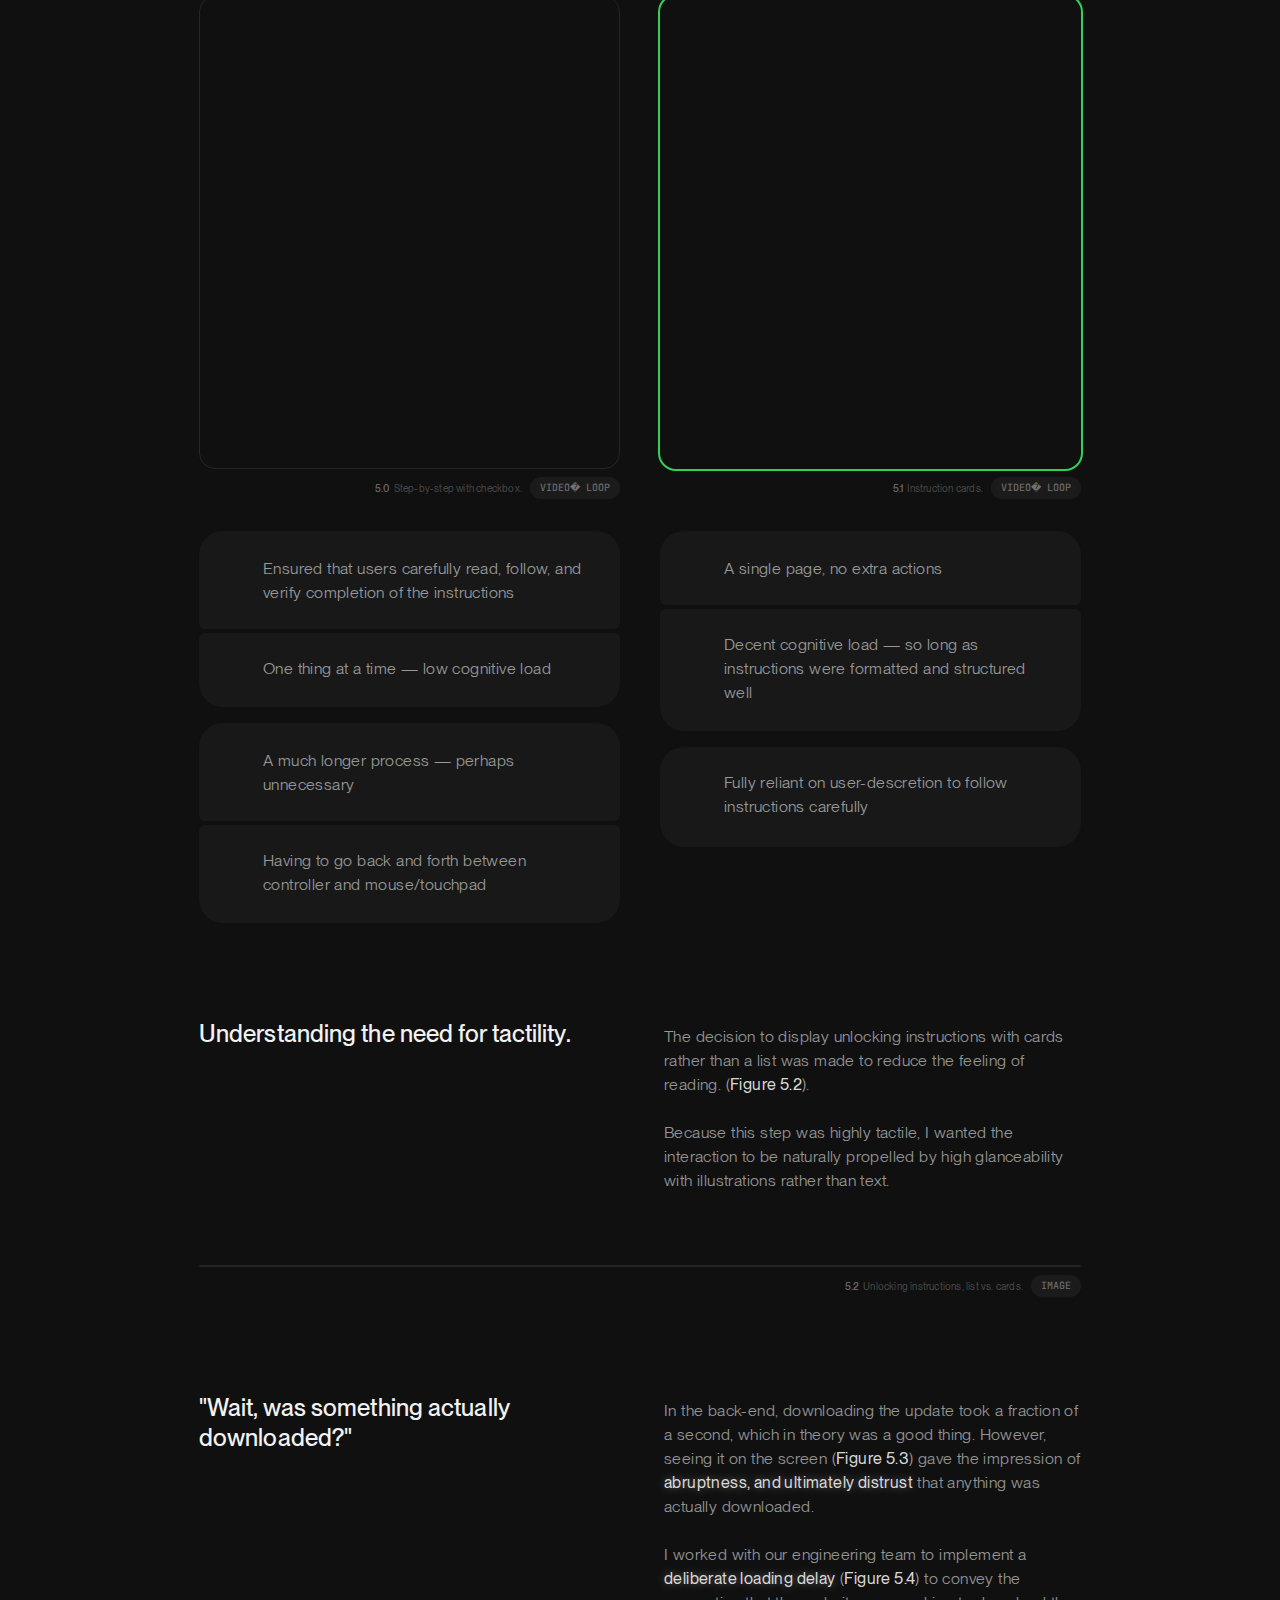
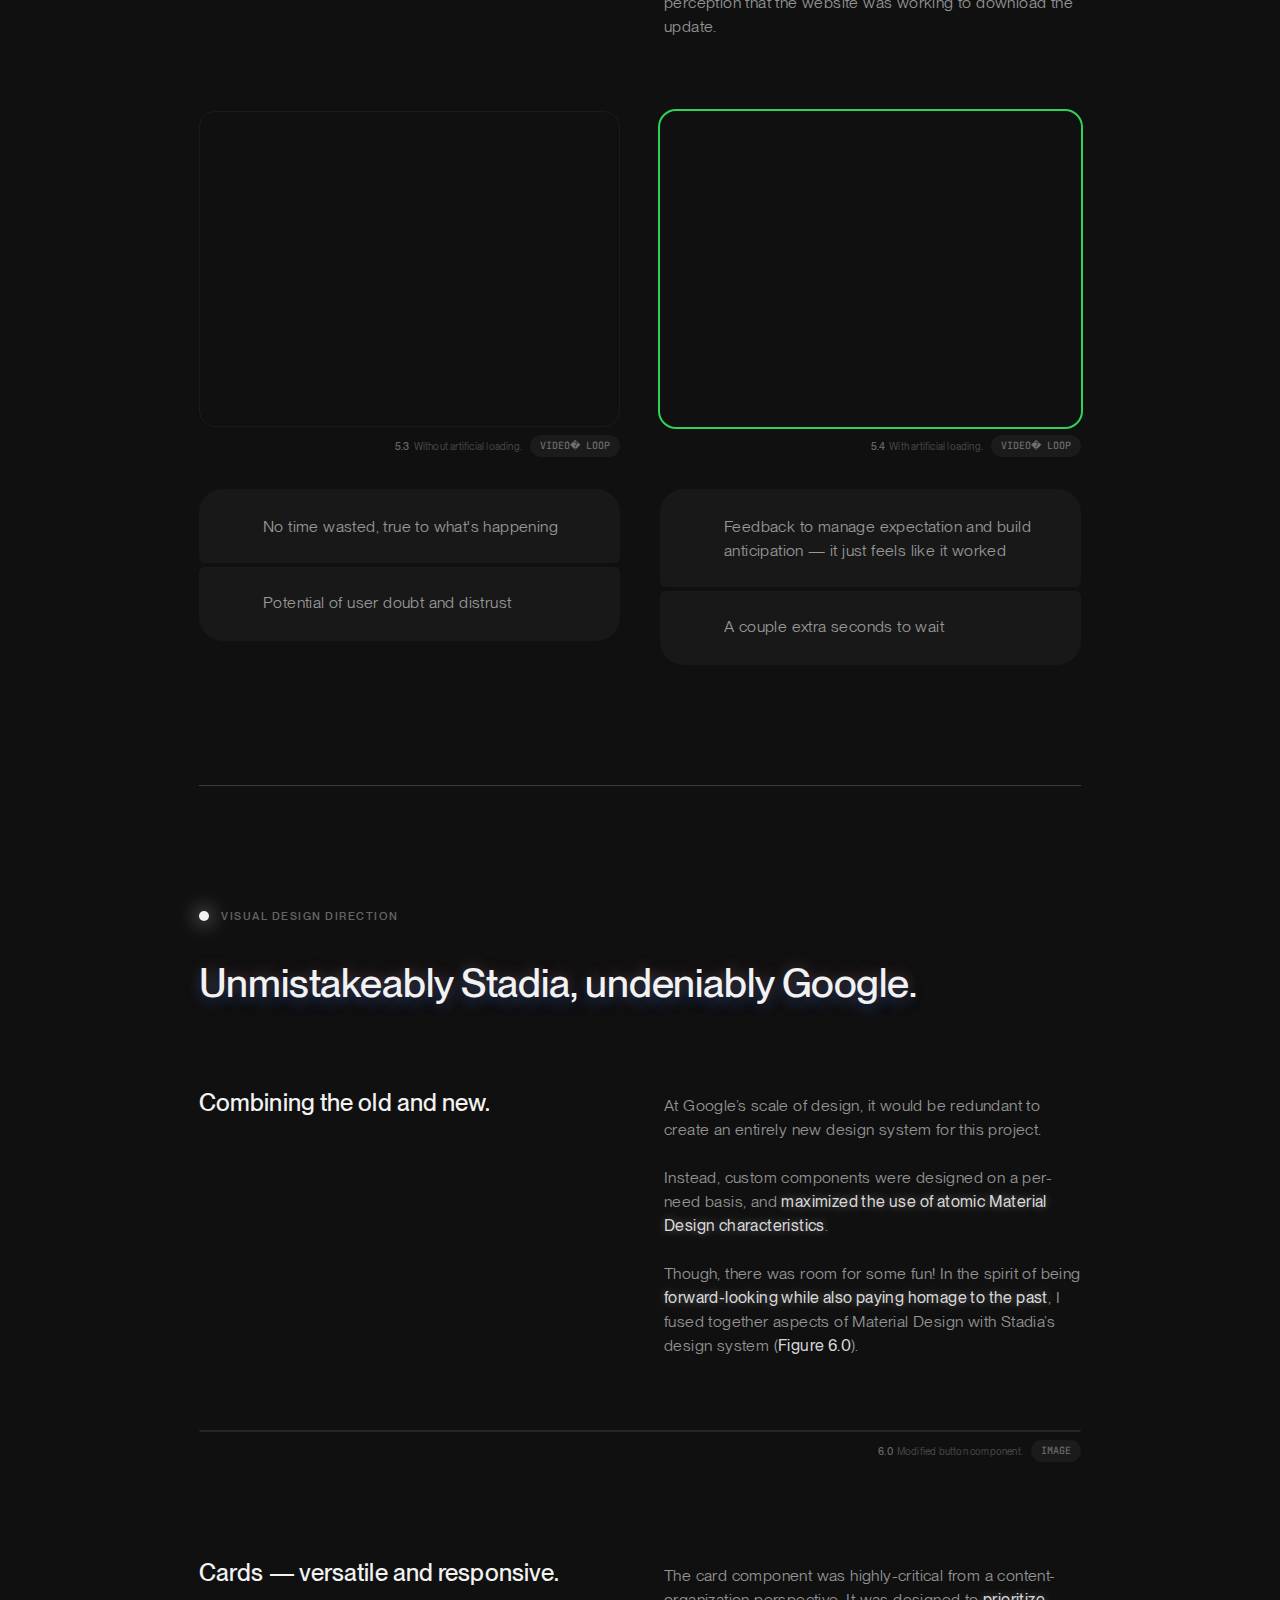
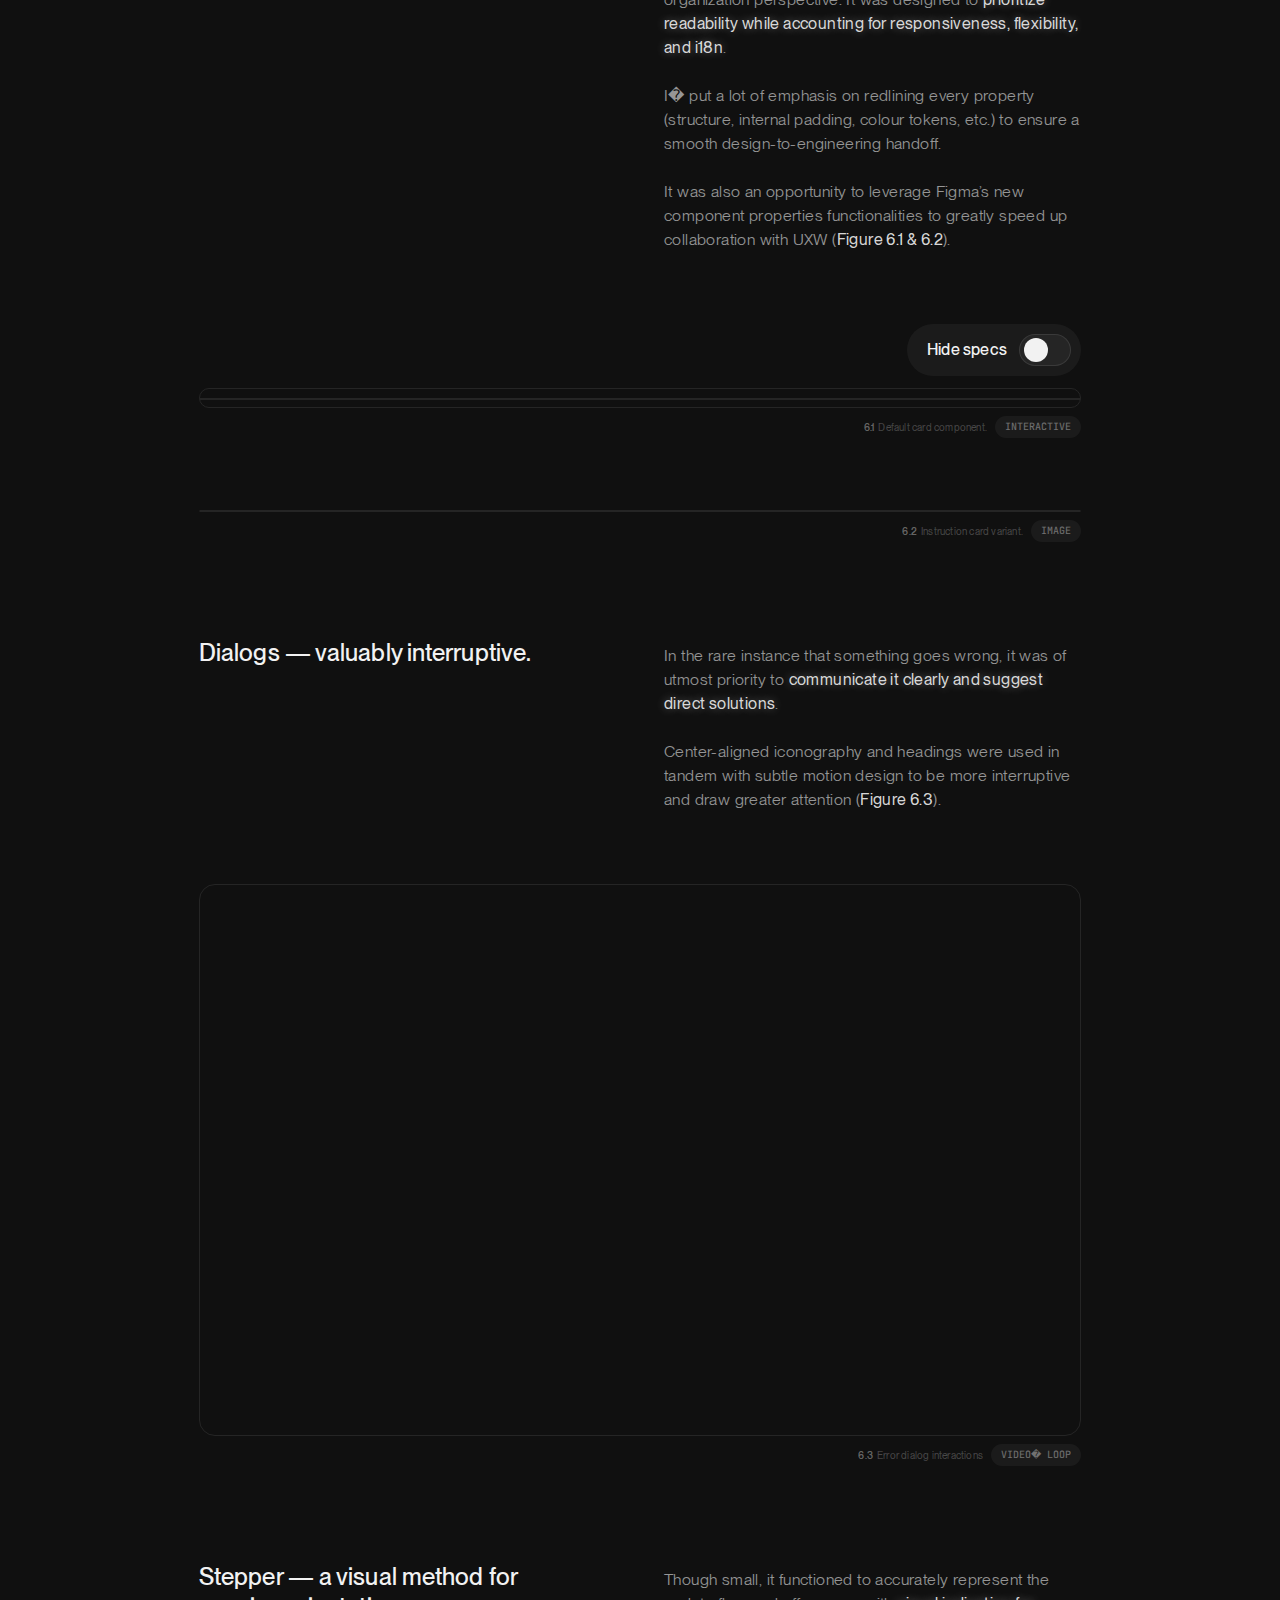
==== commit 1a6464ff: "poda" ====
--- a/page.html
+++ b/page.html
@@ -224,100 +224,9 @@
     </style>
   </head>
   <body class="body">
-    <div
-      style="
-        -webkit-transform: translate3d(0, -300px, 0) scale3d(1, 1, 1) rotateX(0)
-          rotateY(0) rotateZ(0) skew(0, 0);
-        -moz-transform: translate3d(0, -300px, 0) scale3d(1, 1, 1) rotateX(0)
-          rotateY(0) rotateZ(0) skew(0, 0);
-        -ms-transform: translate3d(0, -300px, 0) scale3d(1, 1, 1) rotateX(0)
-          rotateY(0) rotateZ(0) skew(0, 0);
-        transform: translate3d(0, -300px, 0) scale3d(1, 1, 1) rotateX(0)
-          rotateY(0) rotateZ(0) skew(0, 0);
-        opacity: 0;
-      "
-      class="section-nav pseudo"
-    >
-      <div class="nav-bar">
-        <div class="nav-left-wrapper">
-          <div class="logo-block">
-            <img
-              src="images/placeholder.webp"
-              loading="lazy"
-              alt=""
-              class="logomark"
-            />
-            <div class="logo-text">
-              <div class="text-logo">Devansh Hasija</div>
-              <div class="text-underlogo">Product Designer</div>
-            </div>
-          </div>
-        </div>
-        <div class="nav-pill-wrapper">
-          <div class="nav-indicator-glow"></div>
-          <div class="nav-pill">
-            <a href="#" class="nav-toggle work w-inline-block"
-              ><div class="text-nav-toggle">Work</div></a
-            ><a
-              data-w-id="3d9ce843-400e-c598-e207-61609749c027"
-              href="/info"
-              class="nav-toggle w-inline-block"
-              ><div class="text-nav-toggle">Info</div></a
-            >
-            <div class="nav-indicator-pill"></div>
-          </div>
-        </div>
-        <div class="nav-right-wrapper">
-          <div class="chip-socials-wrapper">
-            <a
-              href="https://www.linkedin.com/in/hdevansh/"
-              target="_blank"
-              class="chip-socials w-inline-block"
-              ><div class="text-socialnav">LinkedIn</div>
-              <img
-                src="images/placeholder.webp"
-                loading="lazy"
-                alt=""
-                class="icon-external" /></a
-            ><a
-              href="https://r4ghav.github.io/color_version/assets/images/cv.pdf"
-              target="_blank"
-              class="chip-socials w-inline-block"
-              ><div class="text-socialnav">Resume</div>
-              <img
-                src="images/placeholder.webp"
-                loading="lazy"
-                alt=""
-                class="icon-external"
-            /></a>
-          </div>
-          <a
-            data-w-id="3d9ce843-400e-c598-e207-61609749c035"
-            href="#"
-            class="nav-menu-button w-inline-block"
-            ><img
-              src="images/placeholder.webp"
-              loading="lazy"
-              data-w-id="3d9ce843-400e-c598-e207-61609749c036"
-              alt=""
-              class="icon-contact" /><img
-              src="images/placeholder.webp"
-              loading="lazy"
-              data-w-id="3d9ce843-400e-c598-e207-61609749c037"
-              alt=""
-              class="icon-contact-close"
-          /></a>
-        </div>
+    <div style="display: flex; opacity: 1" class="loading-overlay">
+      <div class="status"><img src="images/2.gif" id="preloader_image" alt="loader">
       </div>
-    </div>
-    <div style="display: flex; opacity: 1" class="loading-overlay">
-      <img
-        src="images/placeholder.webp"
-        loading="lazy"
-        alt=""
-        class="logo-loading"
-      />
-      <div class="text-loading">Just a moment.</div>
     </div>
     <div
       style="
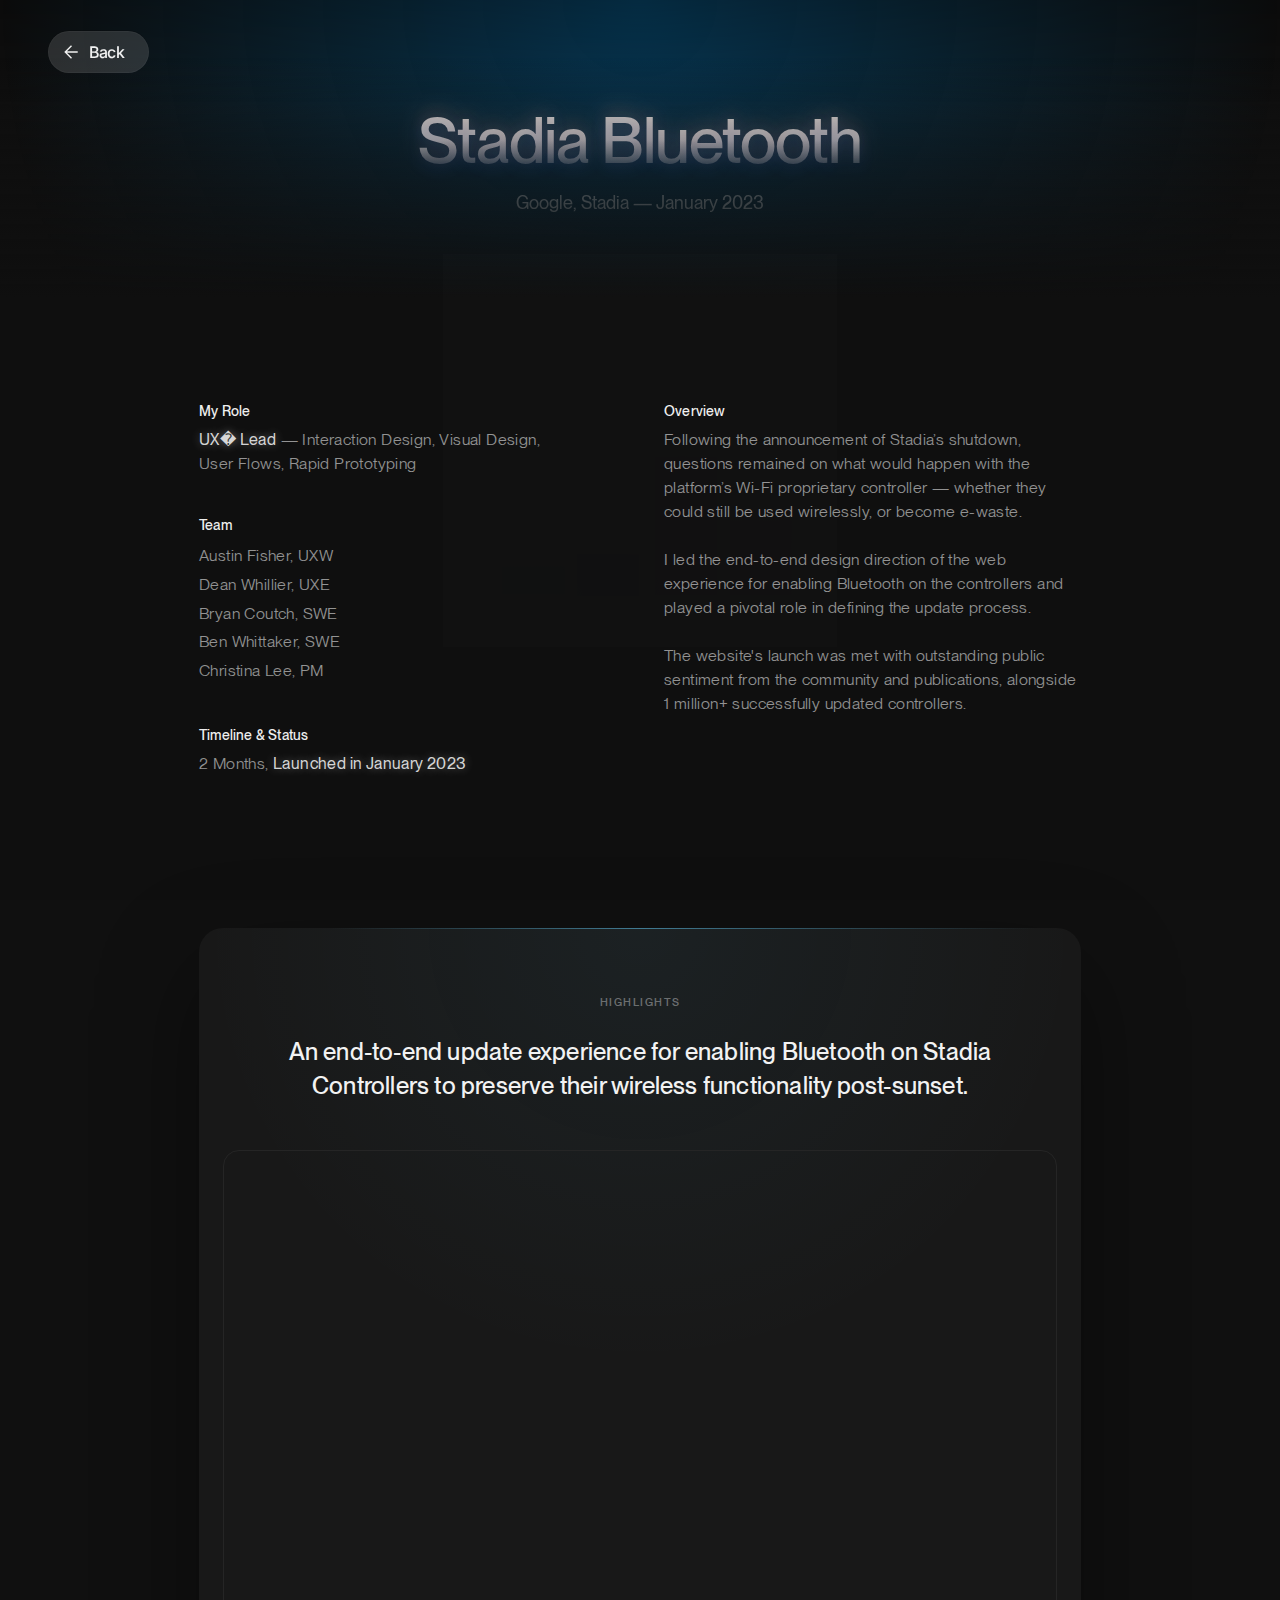
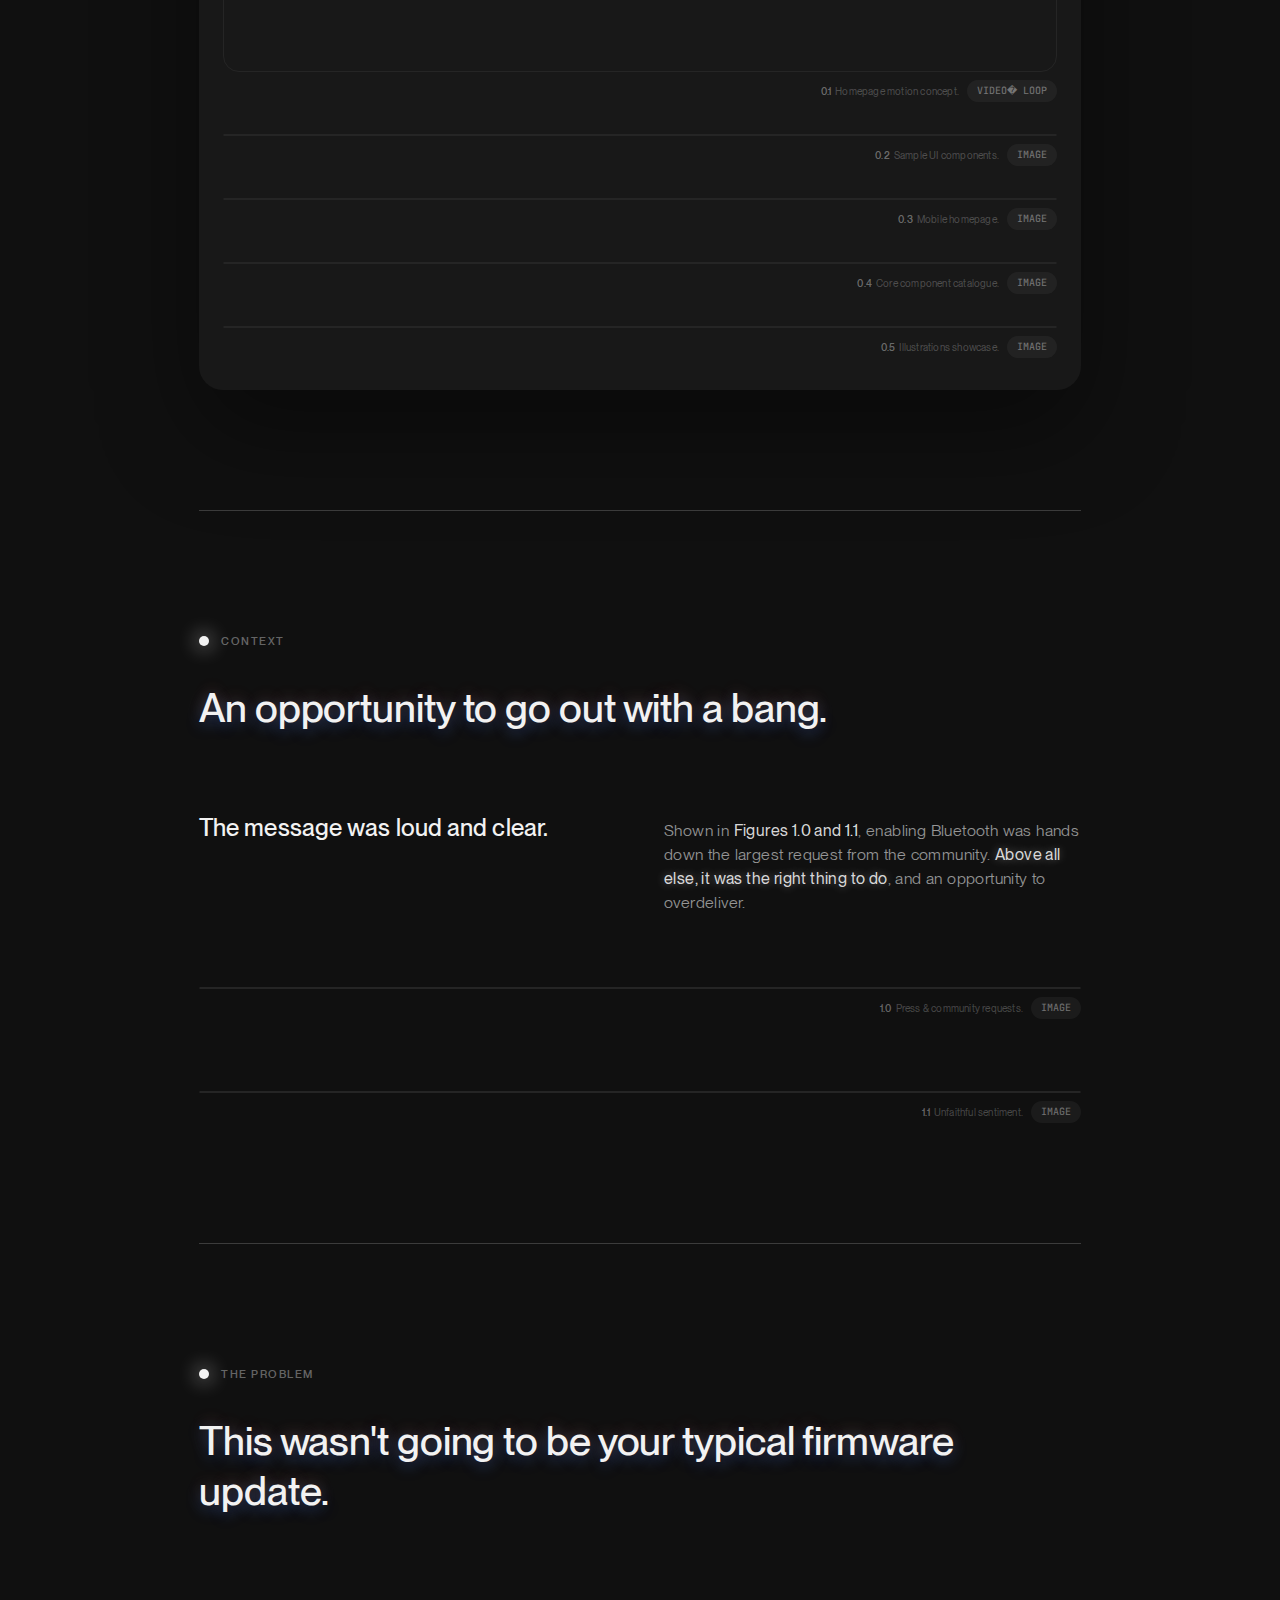
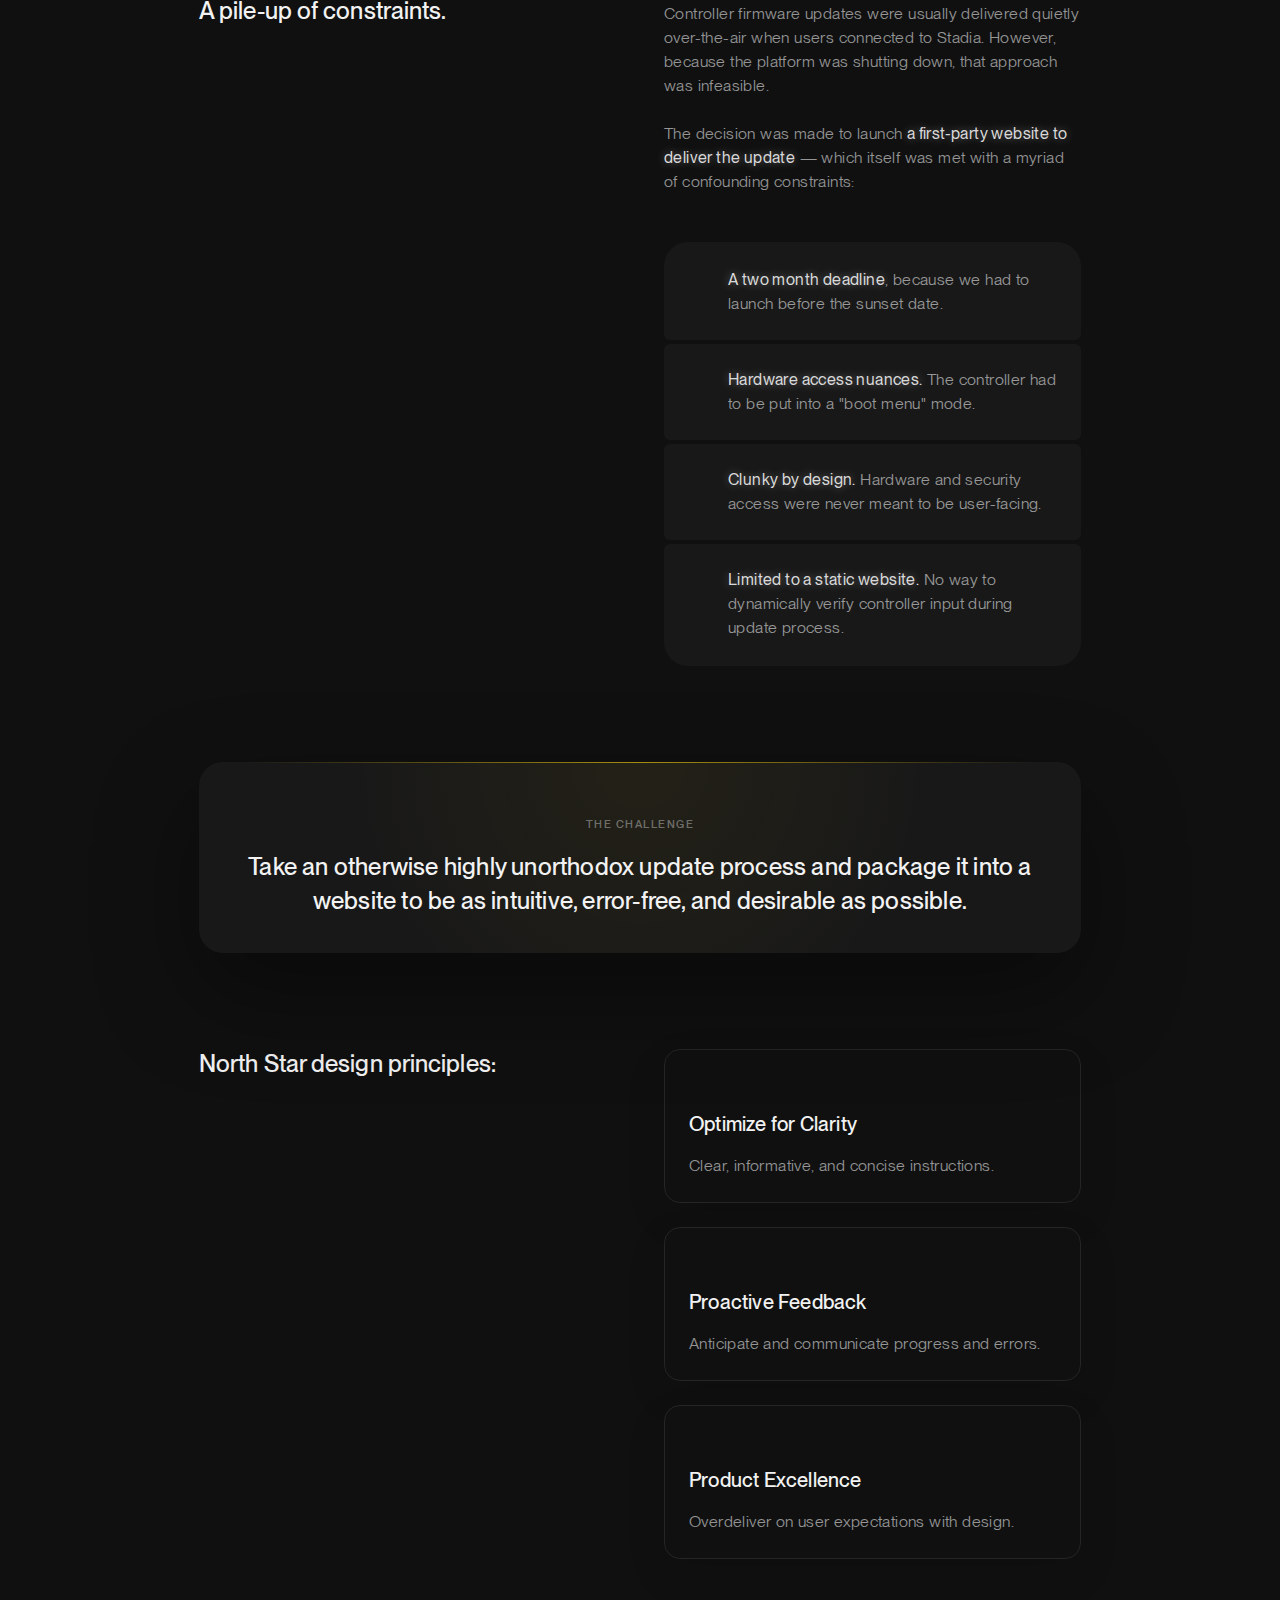
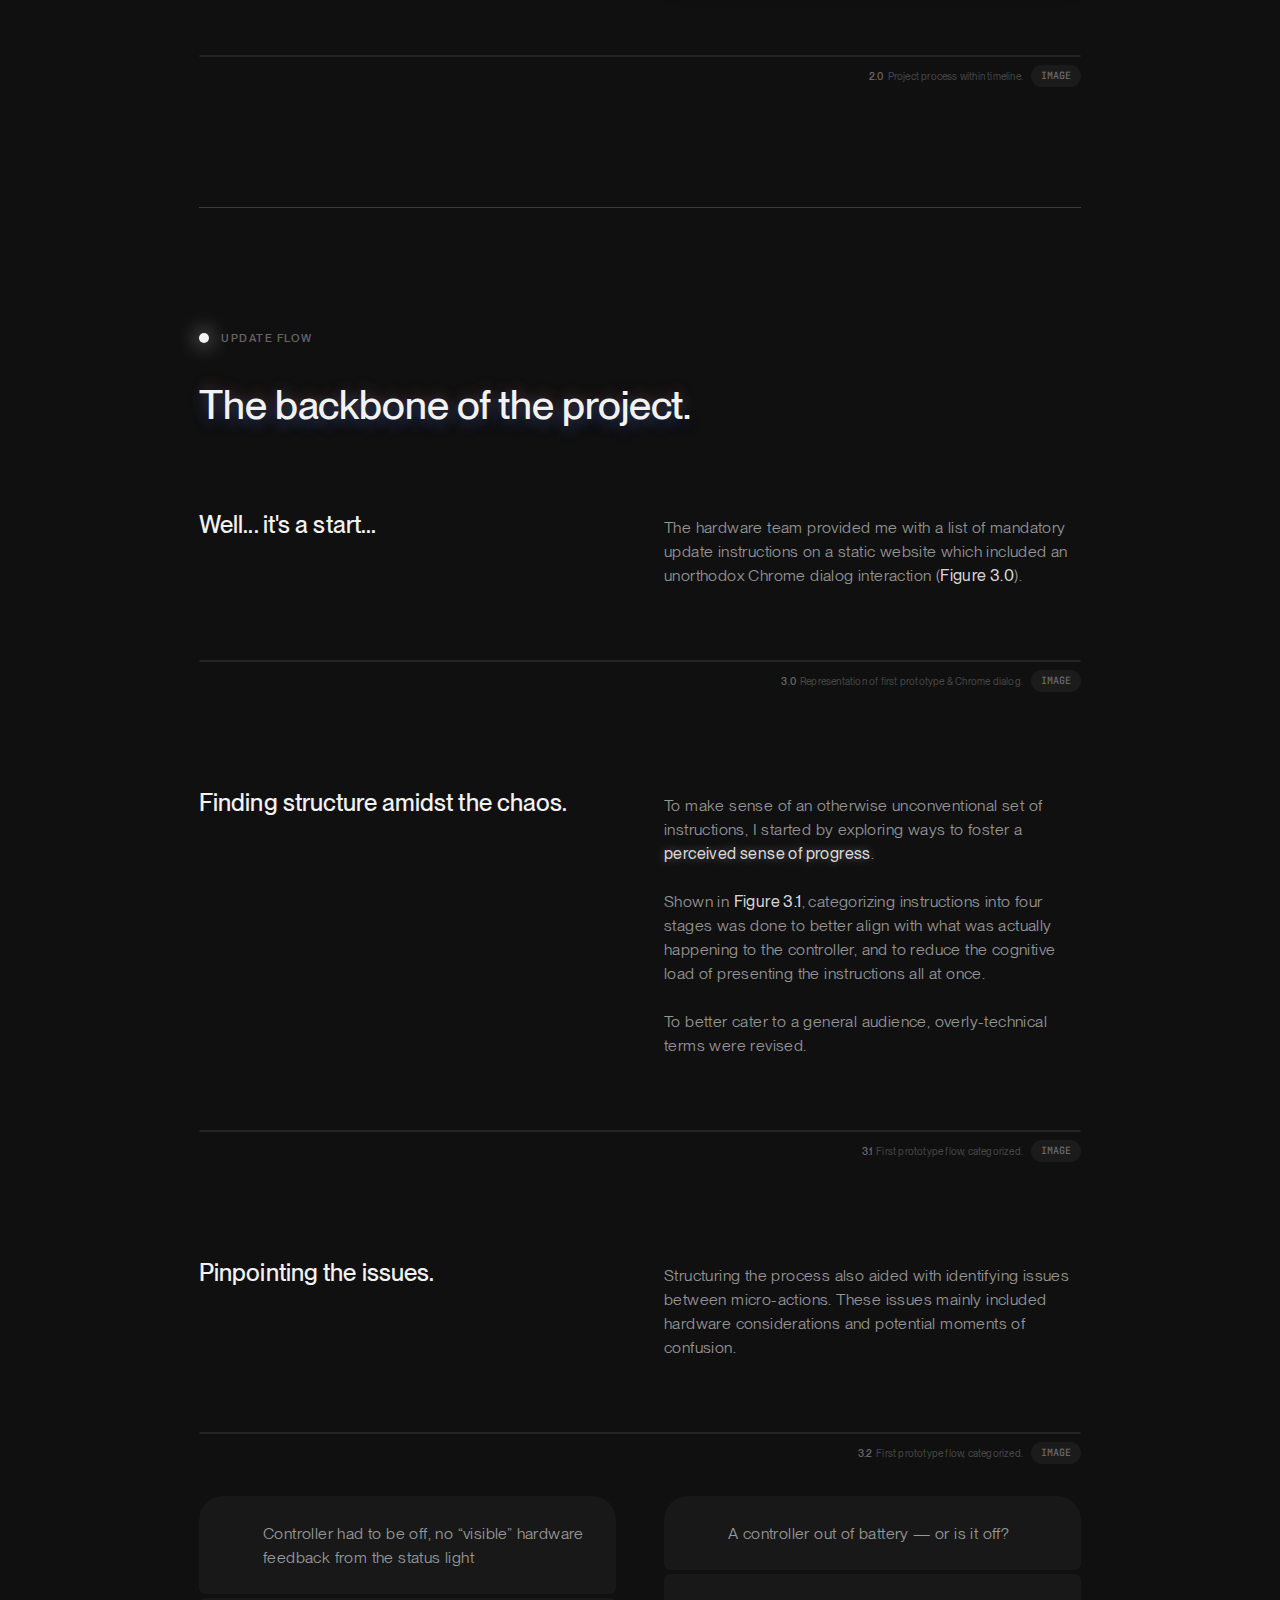
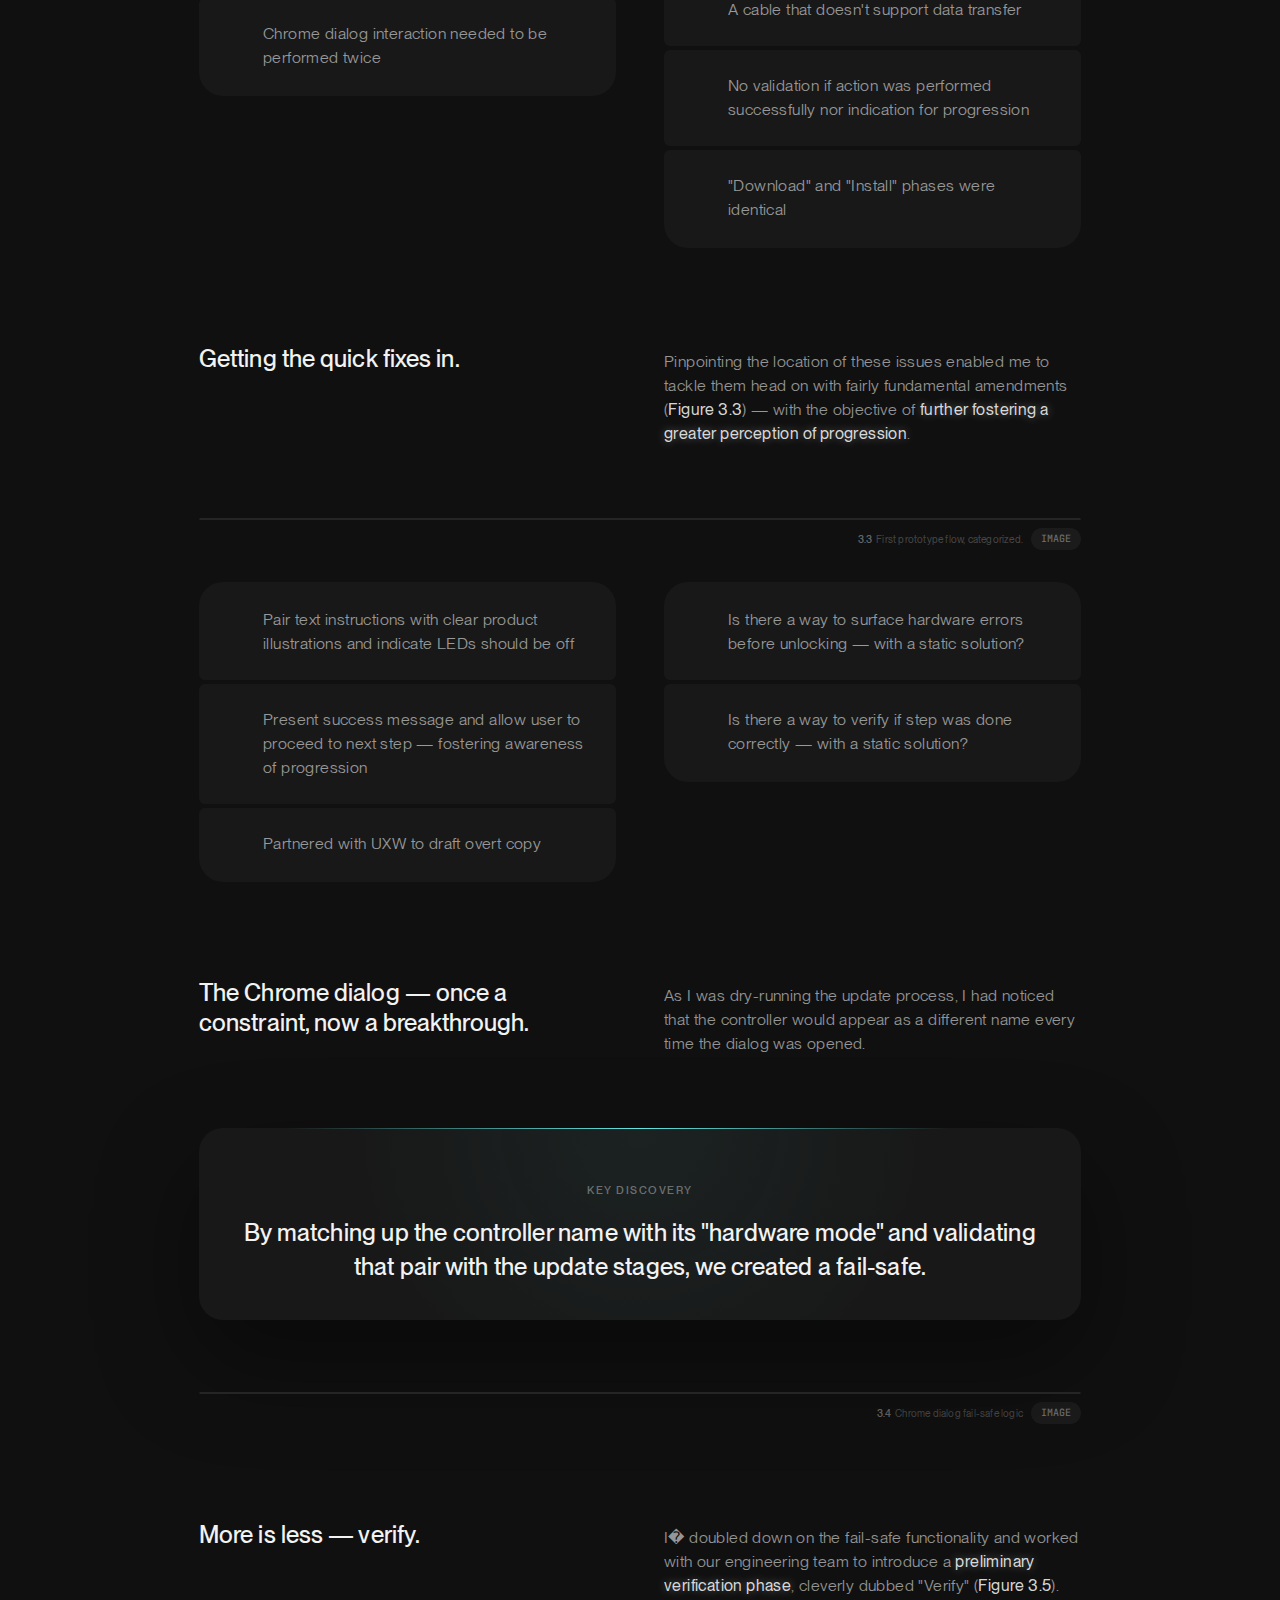
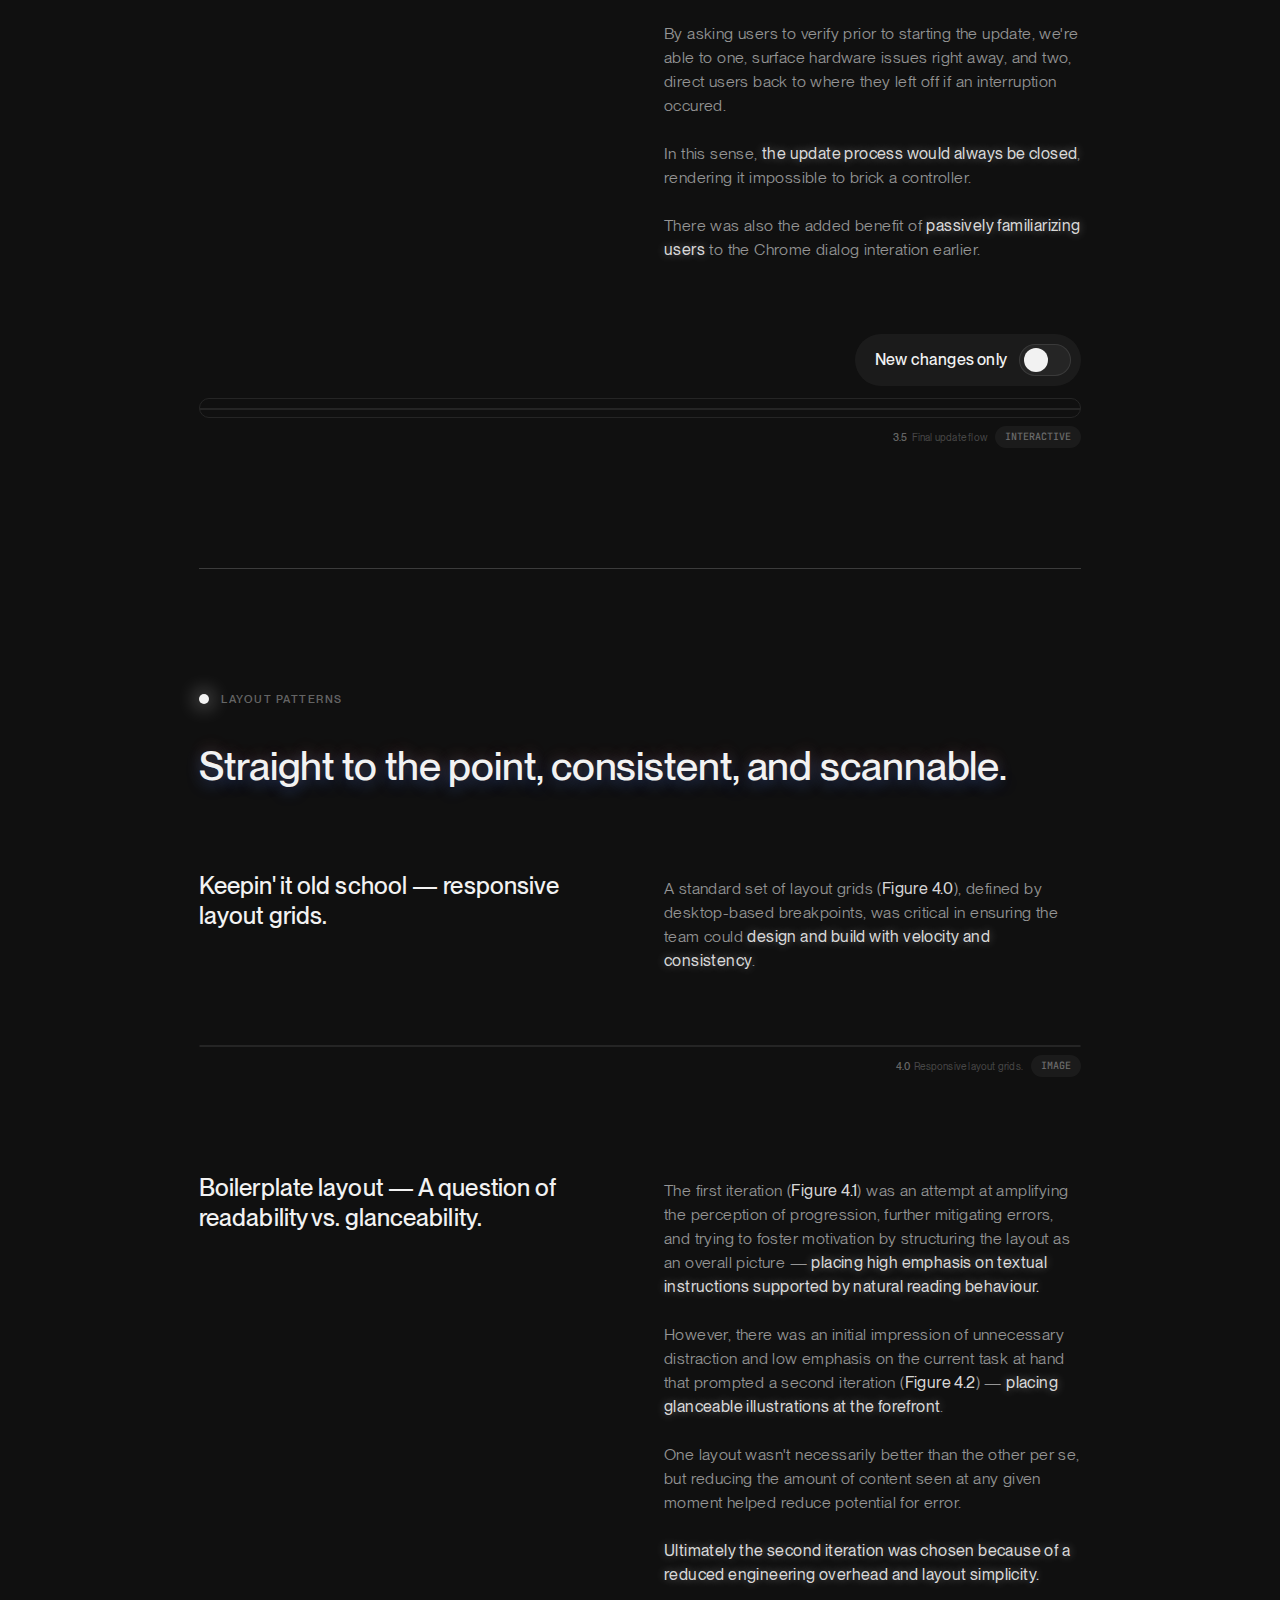
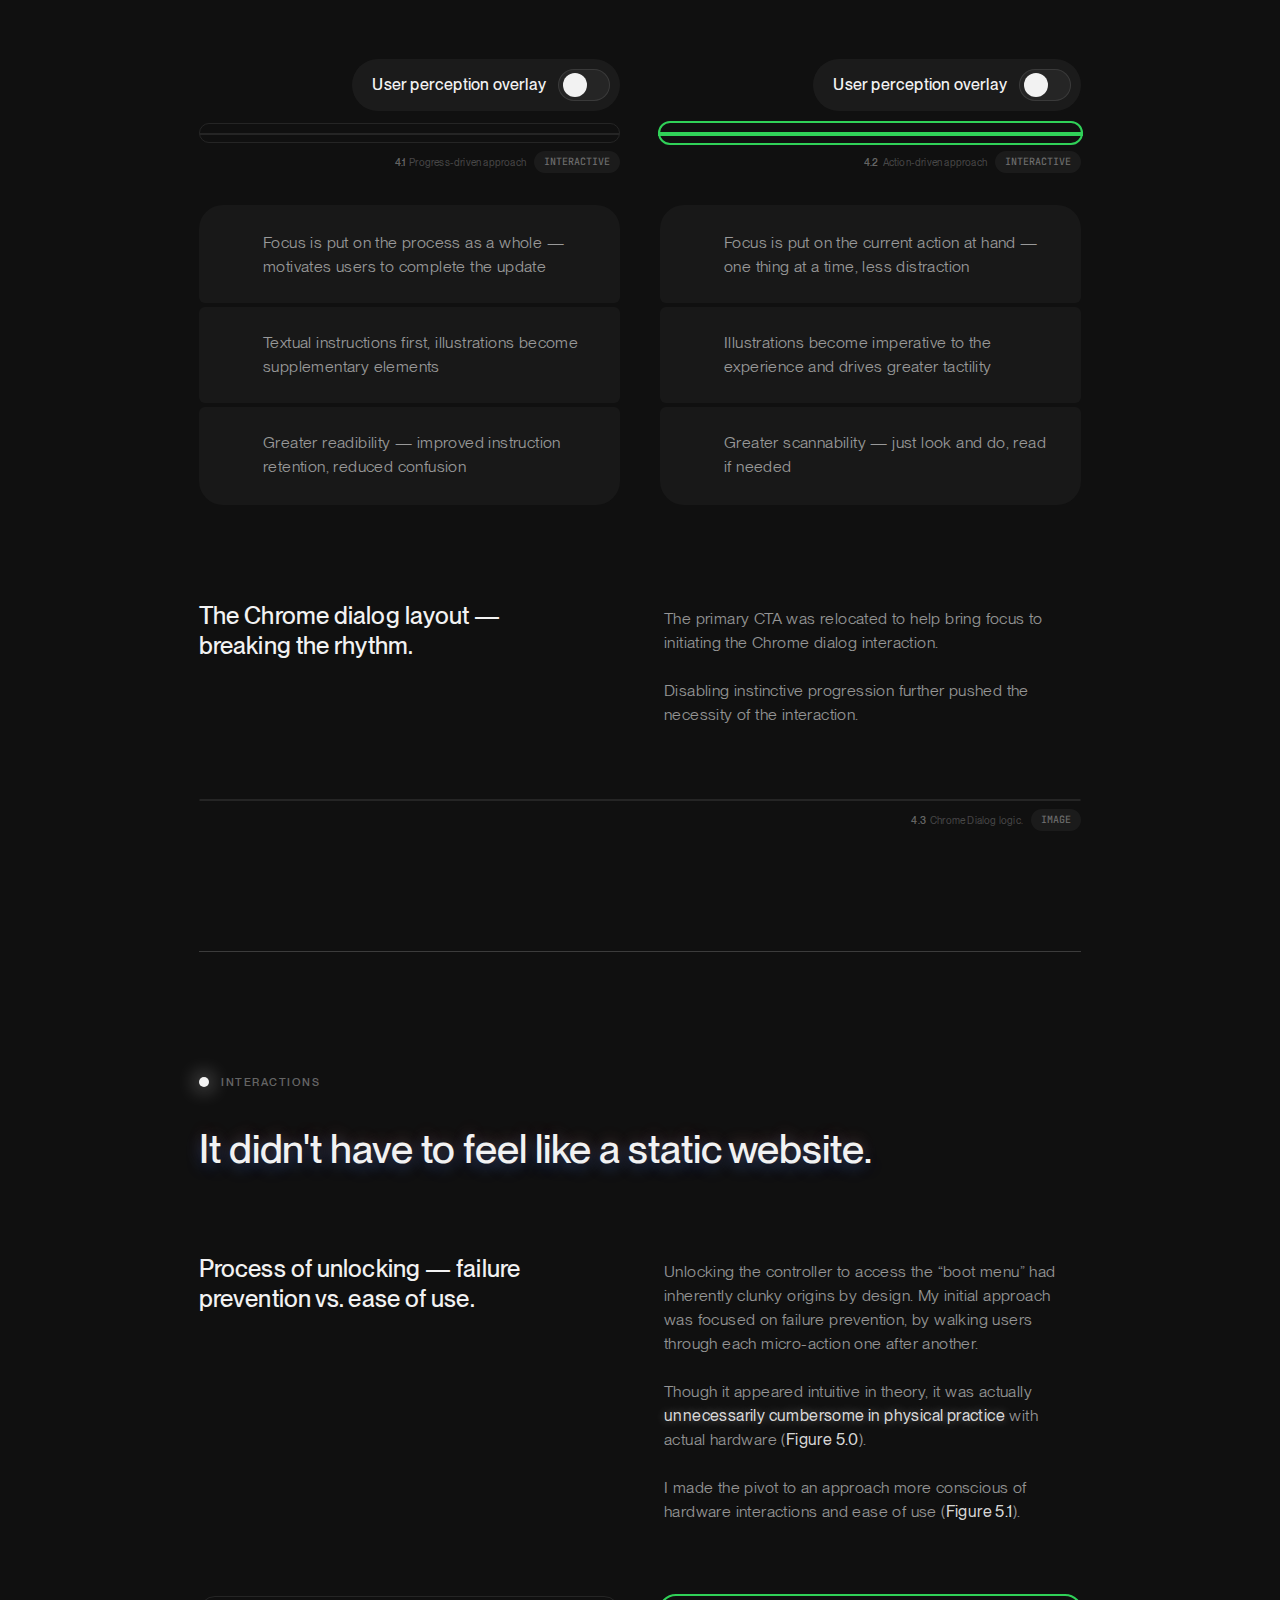
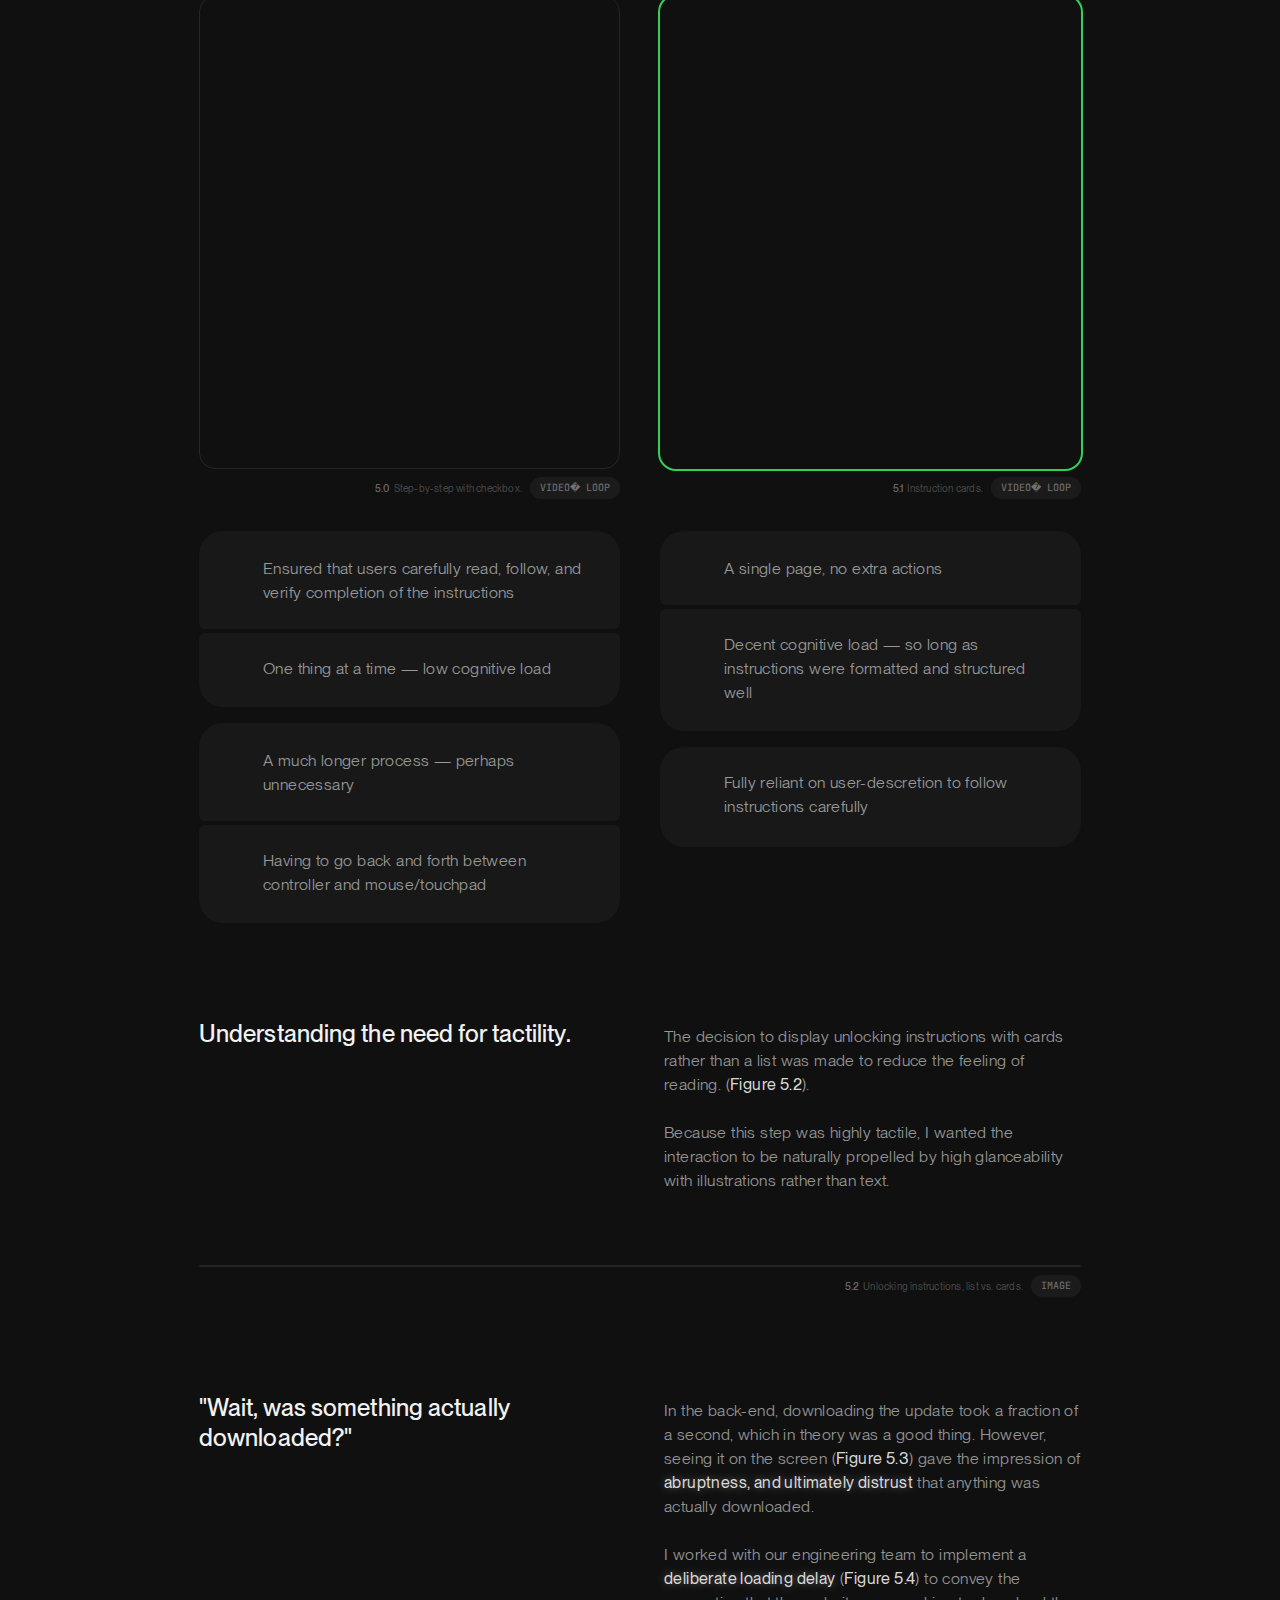
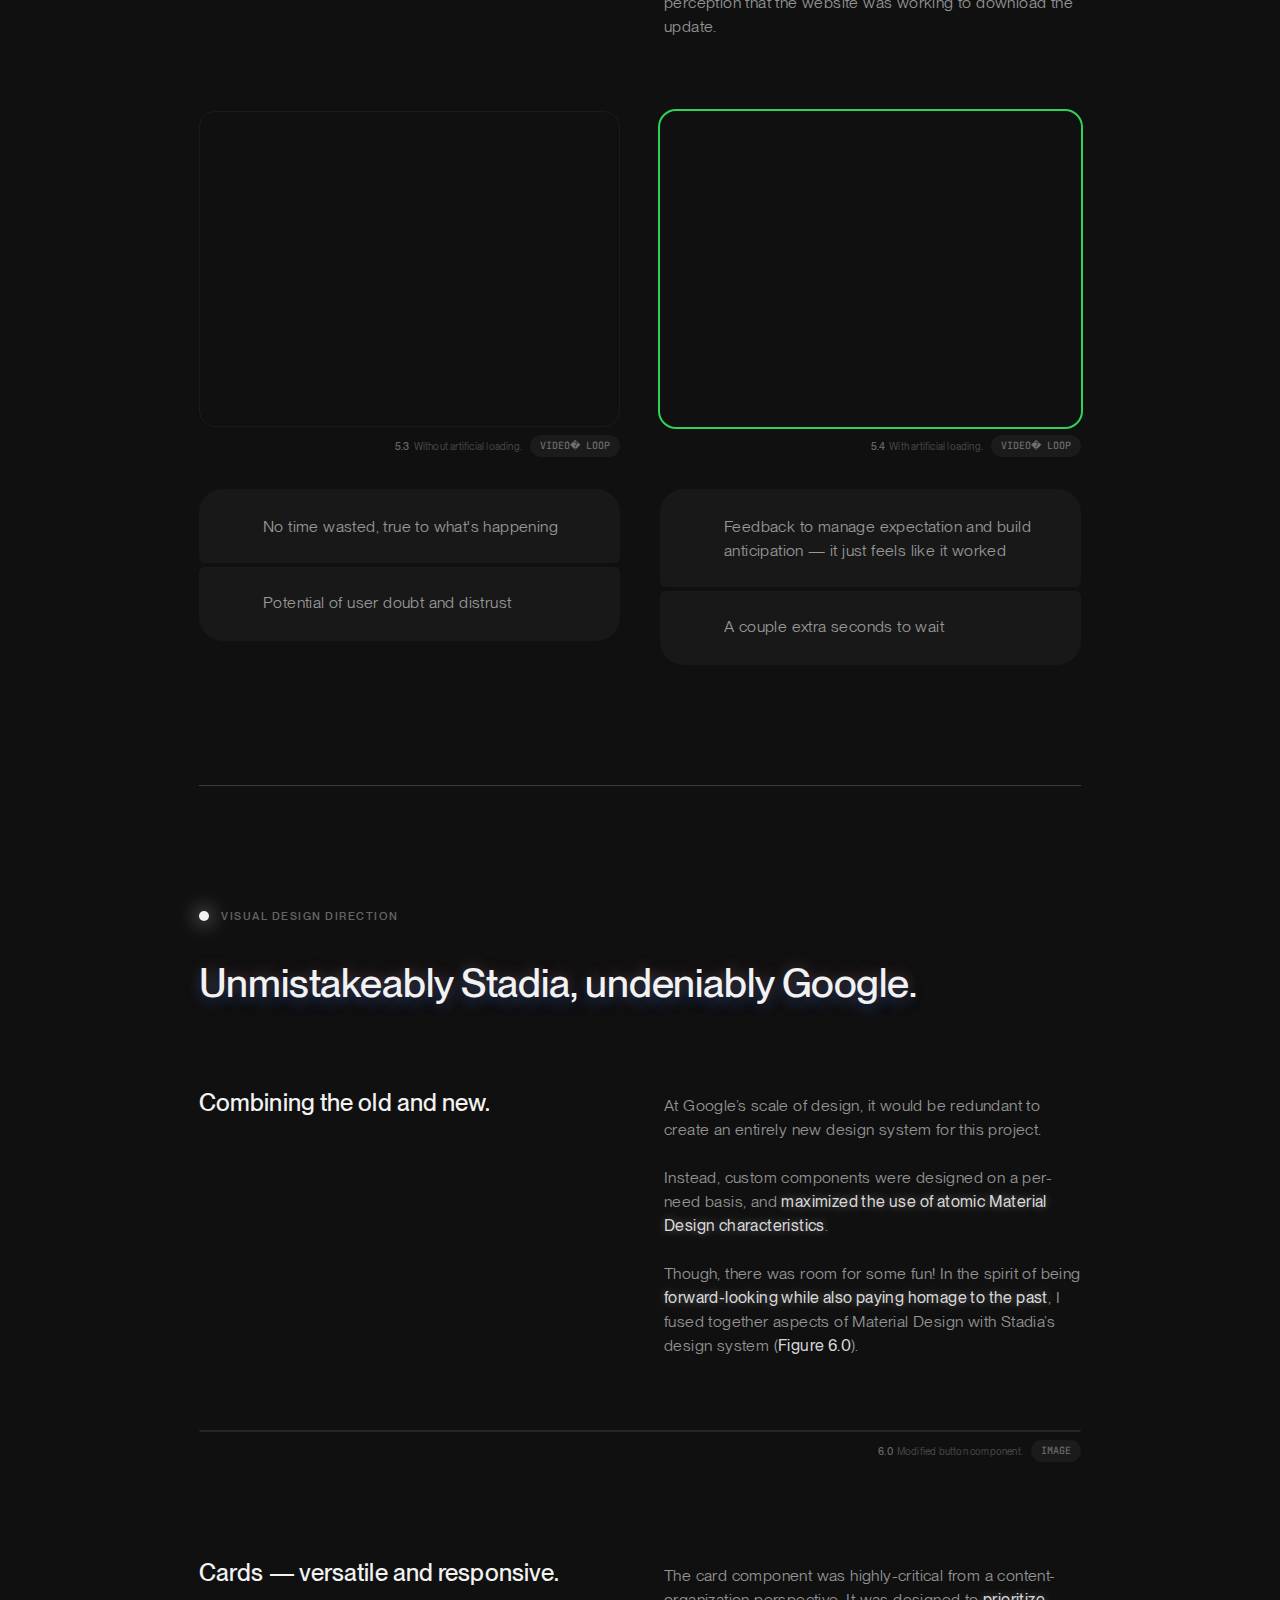
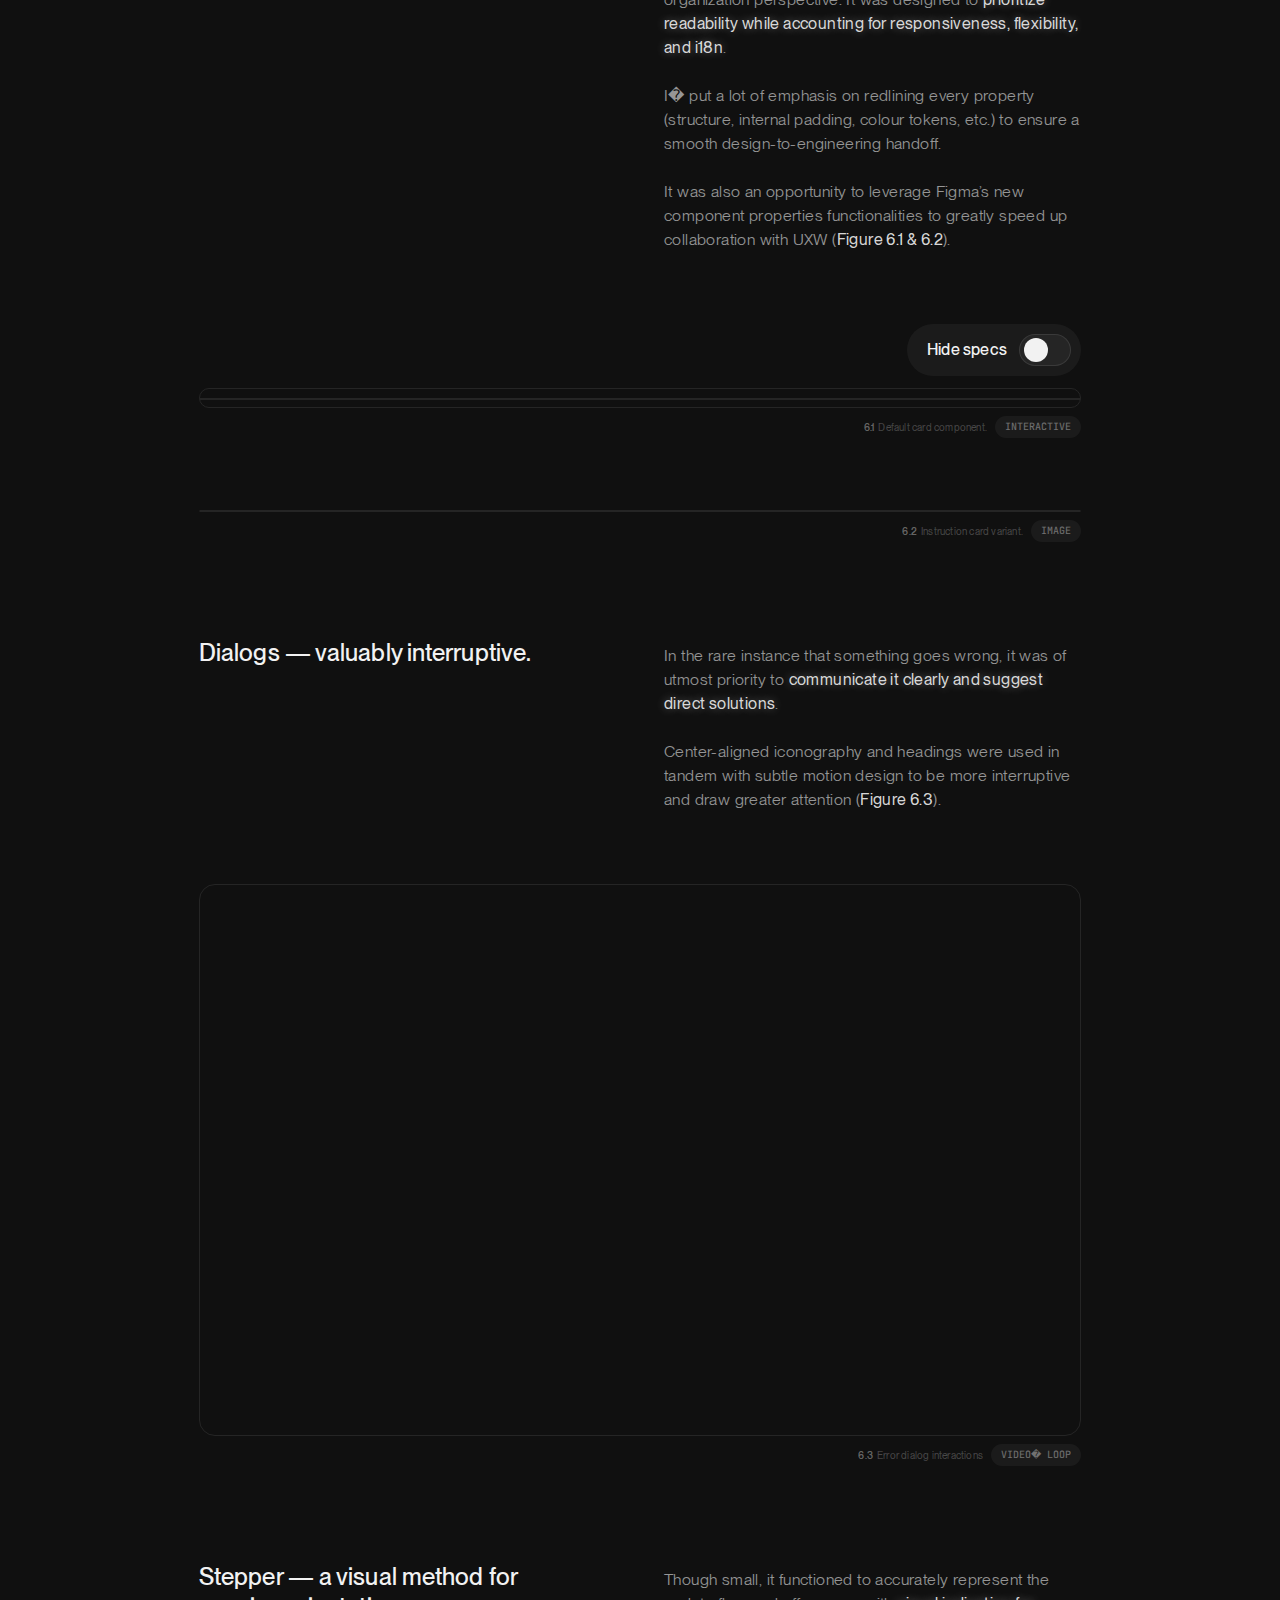
==== commit 1a23dc20: "all mighty push" ====
--- a/page.html
+++ b/page.html
@@ -15,7 +15,7 @@
     />
     <meta content="width=device-width, initial-scale=1" name="viewport" />
     <link
-      href="css/perryw-2023.webflow.2552c977e.css"
+      href="css/devansh_pagedescription.css"
       rel="stylesheet"
       type="text/css"
     />
--- a/css/devansh_pagedescription.css
+++ b/css/devansh_pagedescription.css
@@ -0,0 +1,7074 @@
+html {
+  -ms-text-size-adjust: 100%;
+  -webkit-text-size-adjust: 100%;
+  font-family: sans-serif;
+}
+
+body {
+  margin: 0;
+}
+
+article, aside, details, figcaption, figure, footer, header, hgroup, main, menu, nav, section, summary {
+  display: block;
+}
+
+audio, canvas, progress, video {
+  vertical-align: baseline;
+  display: inline-block;
+}
+
+audio:not([controls]) {
+  height: 0;
+  display: none;
+}
+
+[hidden], template {
+  display: none;
+}
+
+a {
+  background-color: rgba(0, 0, 0, 0);
+}
+
+a:active, a:hover {
+  outline: 0;
+}
+
+abbr[title] {
+  border-bottom: 1px dotted;
+}
+
+b, strong {
+  font-weight: bold;
+}
+
+dfn {
+  font-style: italic;
+}
+
+h1 {
+  margin: .67em 0;
+  font-size: 2em;
+}
+
+mark {
+  color: #000;
+  background: #ff0;
+}
+
+small {
+  font-size: 80%;
+}
+
+sub, sup {
+  vertical-align: baseline;
+  font-size: 75%;
+  line-height: 0;
+  position: relative;
+}
+
+sup {
+  top: -.5em;
+}
+
+sub {
+  bottom: -.25em;
+}
+
+img {
+  border: 0;
+}
+
+svg:not(:root) {
+  overflow: hidden;
+}
+
+figure {
+  margin: 1em 40px;
+}
+
+hr {
+  box-sizing: content-box;
+  height: 0;
+}
+
+pre {
+  overflow: auto;
+}
+
+code, kbd, pre, samp {
+  font-family: monospace;
+  font-size: 1em;
+}
+
+button, input, optgroup, select, textarea {
+  color: inherit;
+  font: inherit;
+  margin: 0;
+}
+
+button {
+  overflow: visible;
+}
+
+button, select {
+  text-transform: none;
+}
+
+button, html input[type="button"], input[type="reset"] {
+  -webkit-appearance: button;
+  cursor: pointer;
+}
+
+button[disabled], html input[disabled] {
+  cursor: default;
+}
+
+button::-moz-focus-inner, input::-moz-focus-inner {
+  border: 0;
+  padding: 0;
+}
+
+input {
+  line-height: normal;
+}
+
+input[type="checkbox"], input[type="radio"] {
+  box-sizing: border-box;
+  padding: 0;
+}
+
+input[type="number"]::-webkit-inner-spin-button, input[type="number"]::-webkit-outer-spin-button {
+  height: auto;
+}
+
+input[type="search"] {
+  -webkit-appearance: none;
+}
+
+input[type="search"]::-webkit-search-cancel-button, input[type="search"]::-webkit-search-decoration {
+  -webkit-appearance: none;
+}
+
+fieldset {
+  border: 1px solid silver;
+  margin: 0 2px;
+  padding: .35em .625em .75em;
+}
+
+legend {
+  border: 0;
+  padding: 0;
+}
+
+textarea {
+  overflow: auto;
+}
+
+optgroup {
+  font-weight: bold;
+}
+
+table {
+  border-collapse: collapse;
+  border-spacing: 0;
+}
+
+td, th {
+  padding: 0;
+}
+
+@font-face {
+  font-family: webflow-icons;
+  src: url("[data-uri]") format("truetype");
+  font-weight: normal;
+  font-style: normal;
+}
+
+[class^="w-icon-"], [class*=" w-icon-"] {
+  speak: none;
+  font-variant: normal;
+  text-transform: none;
+  -webkit-font-smoothing: antialiased;
+  -moz-osx-font-smoothing: grayscale;
+  font-style: normal;
+  font-weight: normal;
+  line-height: 1;
+  font-family: webflow-icons !important;
+}
+
+.w-icon-slider-right:before {
+  content: "";
+}
+
+.w-icon-slider-left:before {
+  content: "";
+}
+
+.w-icon-nav-menu:before {
+  content: "";
+}
+
+.w-icon-arrow-down:before, .w-icon-dropdown-toggle:before {
+  content: "";
+}
+
+.w-icon-file-upload-remove:before {
+  content: "";
+}
+
+.w-icon-file-upload-icon:before {
+  content: "";
+}
+
+* {
+  box-sizing: border-box;
+}
+
+html {
+  height: 100%;
+}
+
+body {
+  min-height: 100%;
+  color: #333;
+  background-color: #fff;
+  margin: 0;
+  font-family: Arial, sans-serif;
+  font-size: 14px;
+  line-height: 20px;
+}
+
+img {
+  max-width: 100%;
+  vertical-align: middle;
+  display: inline-block;
+}
+
+html.w-mod-touch * {
+  background-attachment: scroll !important;
+}
+
+.w-block {
+  display: block;
+}
+
+.w-inline-block {
+  max-width: 100%;
+  display: inline-block;
+}
+
+.w-clearfix:before, .w-clearfix:after {
+  content: " ";
+  grid-area: 1 / 1 / 2 / 2;
+  display: table;
+}
+
+.w-clearfix:after {
+  clear: both;
+}
+
+.w-hidden {
+  display: none;
+}
+
+.w-button {
+  color: #fff;
+  line-height: inherit;
+  cursor: pointer;
+  background-color: #3898ec;
+  border: 0;
+  border-radius: 0;
+  padding: 9px 15px;
+  text-decoration: none;
+  display: inline-block;
+}
+
+input.w-button {
+  -webkit-appearance: button;
+}
+
+html[data-w-dynpage] [data-w-cloak] {
+  color: rgba(0, 0, 0, 0) !important;
+}
+
+.w-webflow-badge, .w-webflow-badge * {
+  z-index: auto;
+  visibility: visible;
+  box-sizing: border-box;
+  width: auto;
+  height: auto;
+  max-height: none;
+  max-width: none;
+  min-height: 0;
+  min-width: 0;
+  float: none;
+  clear: none;
+  box-shadow: none;
+  opacity: 1;
+  direction: ltr;
+  font-family: inherit;
+  font-weight: inherit;
+  color: inherit;
+  font-size: inherit;
+  line-height: inherit;
+  font-style: inherit;
+  font-variant: inherit;
+  text-align: inherit;
+  letter-spacing: inherit;
+  -webkit-text-decoration: inherit;
+  text-decoration: inherit;
+  text-indent: 0;
+  text-transform: inherit;
+  text-shadow: none;
+  font-smoothing: auto;
+  vertical-align: baseline;
+  cursor: inherit;
+  white-space: inherit;
+  word-break: normal;
+  word-spacing: normal;
+  word-wrap: normal;
+  background: none;
+  border: 0 rgba(0, 0, 0, 0);
+  border-radius: 0;
+  margin: 0;
+  padding: 0;
+  list-style-type: disc;
+  transition: none;
+  display: block;
+  position: static;
+  top: auto;
+  bottom: auto;
+  left: auto;
+  right: auto;
+  overflow: visible;
+  transform: none;
+}
+
+.w-webflow-badge {
+  white-space: nowrap;
+  cursor: pointer;
+  box-shadow: 0 0 0 1px rgba(0, 0, 0, .1), 0 1px 3px rgba(0, 0, 0, .1);
+  visibility: visible !important;
+  z-index: 2147483647 !important;
+  color: #aaadb0 !important;
+  opacity: 1 !important;
+  width: auto !important;
+  height: auto !important;
+  background-color: #fff !important;
+  border-radius: 3px !important;
+  margin: 0 !important;
+  padding: 6px !important;
+  font-size: 12px !important;
+  line-height: 14px !important;
+  text-decoration: none !important;
+  display: inline-block !important;
+  position: fixed !important;
+  top: auto !important;
+  bottom: 12px !important;
+  left: auto !important;
+  right: 12px !important;
+  overflow: visible !important;
+  transform: none !important;
+}
+
+.w-webflow-badge > img {
+  visibility: visible !important;
+  opacity: 1 !important;
+  vertical-align: middle !important;
+  display: inline-block !important;
+}
+
+h1, h2, h3, h4, h5, h6 {
+  margin-bottom: 10px;
+  font-weight: bold;
+}
+
+h1 {
+  margin-top: 20px;
+  font-size: 38px;
+  line-height: 44px;
+}
+
+h2 {
+  margin-top: 20px;
+  font-size: 32px;
+  line-height: 36px;
+}
+
+h3 {
+  margin-top: 20px;
+  font-size: 24px;
+  line-height: 30px;
+}
+
+h4 {
+  margin-top: 10px;
+  font-size: 18px;
+  line-height: 24px;
+}
+
+h5 {
+  margin-top: 10px;
+  font-size: 14px;
+  line-height: 20px;
+}
+
+h6 {
+  margin-top: 10px;
+  font-size: 12px;
+  line-height: 18px;
+}
+
+p {
+  margin-top: 0;
+  margin-bottom: 10px;
+}
+
+blockquote {
+  border-left: 5px solid #e2e2e2;
+  margin: 0 0 10px;
+  padding: 10px 20px;
+  font-size: 18px;
+  line-height: 22px;
+}
+
+figure {
+  margin: 0 0 10px;
+}
+
+figcaption {
+  text-align: center;
+  margin-top: 5px;
+}
+
+ul, ol {
+  margin-top: 0;
+  margin-bottom: 10px;
+  padding-left: 40px;
+}
+
+.w-list-unstyled {
+  padding-left: 0;
+  list-style: none;
+}
+
+.w-embed:before, .w-embed:after {
+  content: " ";
+  grid-area: 1 / 1 / 2 / 2;
+  display: table;
+}
+
+.w-embed:after {
+  clear: both;
+}
+
+.w-video {
+  width: 100%;
+  padding: 0;
+  position: relative;
+}
+
+.w-video iframe, .w-video object, .w-video embed {
+  width: 100%;
+  height: 100%;
+  border: none;
+  position: absolute;
+  top: 0;
+  left: 0;
+}
+
+fieldset {
+  border: 0;
+  margin: 0;
+  padding: 0;
+}
+
+button, [type="button"], [type="reset"] {
+  cursor: pointer;
+  -webkit-appearance: button;
+  border: 0;
+}
+
+.w-form {
+  margin: 0 0 15px;
+}
+
+.w-form-done {
+  text-align: center;
+  background-color: #ddd;
+  padding: 20px;
+  display: none;
+}
+
+.w-form-fail {
+  background-color: #ffdede;
+  margin-top: 10px;
+  padding: 10px;
+  display: none;
+}
+
+label {
+  margin-bottom: 5px;
+  font-weight: bold;
+  display: block;
+}
+
+.w-input, .w-select {
+  width: 100%;
+  height: 38px;
+  color: #333;
+  vertical-align: middle;
+  background-color: #fff;
+  border: 1px solid #ccc;
+  margin-bottom: 10px;
+  padding: 8px 12px;
+  font-size: 14px;
+  line-height: 1.42857;
+  display: block;
+}
+
+.w-input:-moz-placeholder, .w-select:-moz-placeholder {
+  color: #999;
+}
+
+.w-input::-moz-placeholder, .w-select::-moz-placeholder {
+  color: #999;
+  opacity: 1;
+}
+
+.w-input::-webkit-input-placeholder, .w-select::-webkit-input-placeholder {
+  color: #999;
+}
+
+.w-input:focus, .w-select:focus {
+  border-color: #3898ec;
+  outline: 0;
+}
+
+.w-input[disabled], .w-select[disabled], .w-input[readonly], .w-select[readonly], fieldset[disabled] .w-input, fieldset[disabled] .w-select {
+  cursor: not-allowed;
+}
+
+.w-input[disabled]:not(.w-input-disabled), .w-select[disabled]:not(.w-input-disabled), .w-input[readonly], .w-select[readonly], fieldset[disabled]:not(.w-input-disabled) .w-input, fieldset[disabled]:not(.w-input-disabled) .w-select {
+  background-color: #eee;
+}
+
+textarea.w-input, textarea.w-select {
+  height: auto;
+}
+
+.w-select {
+  background-color: #f3f3f3;
+}
+
+.w-select[multiple] {
+  height: auto;
+}
+
+.w-form-label {
+  cursor: pointer;
+  margin-bottom: 0;
+  font-weight: normal;
+  display: inline-block;
+}
+
+.w-radio {
+  margin-bottom: 5px;
+  padding-left: 20px;
+  display: block;
+}
+
+.w-radio:before, .w-radio:after {
+  content: " ";
+  grid-area: 1 / 1 / 2 / 2;
+  display: table;
+}
+
+.w-radio:after {
+  clear: both;
+}
+
+.w-radio-input {
+  float: left;
+  margin: 3px 0 0 -20px;
+  line-height: normal;
+}
+
+.w-file-upload {
+  margin-bottom: 10px;
+  display: block;
+}
+
+.w-file-upload-input {
+  width: .1px;
+  height: .1px;
+  opacity: 0;
+  z-index: -100;
+  position: absolute;
+  overflow: hidden;
+}
+
+.w-file-upload-default, .w-file-upload-uploading, .w-file-upload-success {
+  color: #333;
+  display: inline-block;
+}
+
+.w-file-upload-error {
+  margin-top: 10px;
+  display: block;
+}
+
+.w-file-upload-default.w-hidden, .w-file-upload-uploading.w-hidden, .w-file-upload-error.w-hidden, .w-file-upload-success.w-hidden {
+  display: none;
+}
+
+.w-file-upload-uploading-btn {
+  cursor: pointer;
+  background-color: #fafafa;
+  border: 1px solid #ccc;
+  margin: 0;
+  padding: 8px 12px;
+  font-size: 14px;
+  font-weight: normal;
+  display: flex;
+}
+
+.w-file-upload-file {
+  background-color: #fafafa;
+  border: 1px solid #ccc;
+  flex-grow: 1;
+  justify-content: space-between;
+  margin: 0;
+  padding: 8px 9px 8px 11px;
+  display: flex;
+}
+
+.w-file-upload-file-name {
+  font-size: 14px;
+  font-weight: normal;
+  display: block;
+}
+
+.w-file-remove-link {
+  width: auto;
+  height: auto;
+  cursor: pointer;
+  margin-top: 3px;
+  margin-left: 10px;
+  padding: 3px;
+  display: block;
+}
+
+.w-icon-file-upload-remove {
+  margin: auto;
+  font-size: 10px;
+}
+
+.w-file-upload-error-msg {
+  color: #ea384c;
+  padding: 2px 0;
+  display: inline-block;
+}
+
+.w-file-upload-info {
+  padding: 0 12px;
+  line-height: 38px;
+  display: inline-block;
+}
+
+.w-file-upload-label {
+  cursor: pointer;
+  background-color: #fafafa;
+  border: 1px solid #ccc;
+  margin: 0;
+  padding: 8px 12px;
+  font-size: 14px;
+  font-weight: normal;
+  display: inline-block;
+}
+
+.w-icon-file-upload-icon, .w-icon-file-upload-uploading {
+  width: 20px;
+  margin-right: 8px;
+  display: inline-block;
+}
+
+.w-icon-file-upload-uploading {
+  height: 20px;
+}
+
+.w-container {
+  max-width: 940px;
+  margin-left: auto;
+  margin-right: auto;
+}
+
+.w-container:before, .w-container:after {
+  content: " ";
+  grid-area: 1 / 1 / 2 / 2;
+  display: table;
+}
+
+.w-container:after {
+  clear: both;
+}
+
+.w-container .w-row {
+  margin-left: -10px;
+  margin-right: -10px;
+}
+
+.w-row:before, .w-row:after {
+  content: " ";
+  grid-area: 1 / 1 / 2 / 2;
+  display: table;
+}
+
+.w-row:after {
+  clear: both;
+}
+
+.w-row .w-row {
+  margin-left: 0;
+  margin-right: 0;
+}
+
+.w-col {
+  float: left;
+  width: 100%;
+  min-height: 1px;
+  padding-left: 10px;
+  padding-right: 10px;
+  position: relative;
+}
+
+.w-col .w-col {
+  padding-left: 0;
+  padding-right: 0;
+}
+
+.w-col-1 {
+  width: 8.33333%;
+}
+
+.w-col-2 {
+  width: 16.6667%;
+}
+
+.w-col-3 {
+  width: 25%;
+}
+
+.w-col-4 {
+  width: 33.3333%;
+}
+
+.w-col-5 {
+  width: 41.6667%;
+}
+
+.w-col-6 {
+  width: 50%;
+}
+
+.w-col-7 {
+  width: 58.3333%;
+}
+
+.w-col-8 {
+  width: 66.6667%;
+}
+
+.w-col-9 {
+  width: 75%;
+}
+
+.w-col-10 {
+  width: 83.3333%;
+}
+
+.w-col-11 {
+  width: 91.6667%;
+}
+
+.w-col-12 {
+  width: 100%;
+}
+
+.w-hidden-main {
+  display: none !important;
+}
+
+@media screen and (max-width: 991px) {
+  .w-container {
+    max-width: 728px;
+  }
+
+  .w-hidden-main {
+    display: inherit !important;
+  }
+
+  .w-hidden-medium {
+    display: none !important;
+  }
+
+  .w-col-medium-1 {
+    width: 8.33333%;
+  }
+
+  .w-col-medium-2 {
+    width: 16.6667%;
+  }
+
+  .w-col-medium-3 {
+    width: 25%;
+  }
+
+  .w-col-medium-4 {
+    width: 33.3333%;
+  }
+
+  .w-col-medium-5 {
+    width: 41.6667%;
+  }
+
+  .w-col-medium-6 {
+    width: 50%;
+  }
+
+  .w-col-medium-7 {
+    width: 58.3333%;
+  }
+
+  .w-col-medium-8 {
+    width: 66.6667%;
+  }
+
+  .w-col-medium-9 {
+    width: 75%;
+  }
+
+  .w-col-medium-10 {
+    width: 83.3333%;
+  }
+
+  .w-col-medium-11 {
+    width: 91.6667%;
+  }
+
+  .w-col-medium-12 {
+    width: 100%;
+  }
+
+  .w-col-stack {
+    width: 100%;
+    left: auto;
+    right: auto;
+  }
+}
+
+@media screen and (max-width: 767px) {
+  .w-hidden-main, .w-hidden-medium {
+    display: inherit !important;
+  }
+
+  .w-hidden-small {
+    display: none !important;
+  }
+
+  .w-row, .w-container .w-row {
+    margin-left: 0;
+    margin-right: 0;
+  }
+
+  .w-col {
+    width: 100%;
+    left: auto;
+    right: auto;
+  }
+
+  .w-col-small-1 {
+    width: 8.33333%;
+  }
+
+  .w-col-small-2 {
+    width: 16.6667%;
+  }
+
+  .w-col-small-3 {
+    width: 25%;
+  }
+
+  .w-col-small-4 {
+    width: 33.3333%;
+  }
+
+  .w-col-small-5 {
+    width: 41.6667%;
+  }
+
+  .w-col-small-6 {
+    width: 50%;
+  }
+
+  .w-col-small-7 {
+    width: 58.3333%;
+  }
+
+  .w-col-small-8 {
+    width: 66.6667%;
+  }
+
+  .w-col-small-9 {
+    width: 75%;
+  }
+
+  .w-col-small-10 {
+    width: 83.3333%;
+  }
+
+  .w-col-small-11 {
+    width: 91.6667%;
+  }
+
+  .w-col-small-12 {
+    width: 100%;
+  }
+}
+
+@media screen and (max-width: 479px) {
+  .w-container {
+    max-width: none;
+  }
+
+  .w-hidden-main, .w-hidden-medium, .w-hidden-small {
+    display: inherit !important;
+  }
+
+  .w-hidden-tiny {
+    display: none !important;
+  }
+
+  .w-col {
+    width: 100%;
+  }
+
+  .w-col-tiny-1 {
+    width: 8.33333%;
+  }
+
+  .w-col-tiny-2 {
+    width: 16.6667%;
+  }
+
+  .w-col-tiny-3 {
+    width: 25%;
+  }
+
+  .w-col-tiny-4 {
+    width: 33.3333%;
+  }
+
+  .w-col-tiny-5 {
+    width: 41.6667%;
+  }
+
+  .w-col-tiny-6 {
+    width: 50%;
+  }
+
+  .w-col-tiny-7 {
+    width: 58.3333%;
+  }
+
+  .w-col-tiny-8 {
+    width: 66.6667%;
+  }
+
+  .w-col-tiny-9 {
+    width: 75%;
+  }
+
+  .w-col-tiny-10 {
+    width: 83.3333%;
+  }
+
+  .w-col-tiny-11 {
+    width: 91.6667%;
+  }
+
+  .w-col-tiny-12 {
+    width: 100%;
+  }
+}
+
+.w-widget {
+  position: relative;
+}
+
+.w-widget-map {
+  width: 100%;
+  height: 400px;
+}
+
+.w-widget-map label {
+  width: auto;
+  display: inline;
+}
+
+.w-widget-map img {
+  max-width: inherit;
+}
+
+.w-widget-map .gm-style-iw {
+  text-align: center;
+}
+
+.w-widget-map .gm-style-iw > button {
+  display: none !important;
+}
+
+.w-widget-twitter {
+  overflow: hidden;
+}
+
+.w-widget-twitter-count-shim {
+  vertical-align: top;
+  width: 28px;
+  height: 20px;
+  text-align: center;
+  background: #fff;
+  border: 1px solid #758696;
+  border-radius: 3px;
+  display: inline-block;
+  position: relative;
+}
+
+.w-widget-twitter-count-shim * {
+  pointer-events: none;
+  -webkit-user-select: none;
+  -ms-user-select: none;
+  user-select: none;
+}
+
+.w-widget-twitter-count-shim .w-widget-twitter-count-inner {
+  text-align: center;
+  color: #999;
+  font-family: serif;
+  font-size: 15px;
+  line-height: 12px;
+  position: relative;
+}
+
+.w-widget-twitter-count-shim .w-widget-twitter-count-clear {
+  display: block;
+  position: relative;
+}
+
+.w-widget-twitter-count-shim.w--large {
+  width: 36px;
+  height: 28px;
+}
+
+.w-widget-twitter-count-shim.w--large .w-widget-twitter-count-inner {
+  font-size: 18px;
+  line-height: 18px;
+}
+
+.w-widget-twitter-count-shim:not(.w--vertical) {
+  margin-left: 5px;
+  margin-right: 8px;
+}
+
+.w-widget-twitter-count-shim:not(.w--vertical).w--large {
+  margin-left: 6px;
+}
+
+.w-widget-twitter-count-shim:not(.w--vertical):before, .w-widget-twitter-count-shim:not(.w--vertical):after {
+  content: " ";
+  height: 0;
+  width: 0;
+  pointer-events: none;
+  border: solid rgba(0, 0, 0, 0);
+  position: absolute;
+  top: 50%;
+  left: 0;
+}
+
+.w-widget-twitter-count-shim:not(.w--vertical):before {
+  border-width: 4px;
+  border-color: rgba(117, 134, 150, 0) #5d6c7b rgba(117, 134, 150, 0) rgba(117, 134, 150, 0);
+  margin-top: -4px;
+  margin-left: -9px;
+}
+
+.w-widget-twitter-count-shim:not(.w--vertical).w--large:before {
+  border-width: 5px;
+  margin-top: -5px;
+  margin-left: -10px;
+}
+
+.w-widget-twitter-count-shim:not(.w--vertical):after {
+  border-width: 4px;
+  border-color: rgba(255, 255, 255, 0) #fff rgba(255, 255, 255, 0) rgba(255, 255, 255, 0);
+  margin-top: -4px;
+  margin-left: -8px;
+}
+
+.w-widget-twitter-count-shim:not(.w--vertical).w--large:after {
+  border-width: 5px;
+  margin-top: -5px;
+  margin-left: -9px;
+}
+
+.w-widget-twitter-count-shim.w--vertical {
+  width: 61px;
+  height: 33px;
+  margin-bottom: 8px;
+}
+
+.w-widget-twitter-count-shim.w--vertical:before, .w-widget-twitter-count-shim.w--vertical:after {
+  content: " ";
+  height: 0;
+  width: 0;
+  pointer-events: none;
+  border: solid rgba(0, 0, 0, 0);
+  position: absolute;
+  top: 100%;
+  left: 50%;
+}
+
+.w-widget-twitter-count-shim.w--vertical:before {
+  border-width: 5px;
+  border-color: #5d6c7b rgba(117, 134, 150, 0) rgba(117, 134, 150, 0);
+  margin-left: -5px;
+}
+
+.w-widget-twitter-count-shim.w--vertical:after {
+  border-width: 4px;
+  border-color: #fff rgba(255, 255, 255, 0) rgba(255, 255, 255, 0);
+  margin-left: -4px;
+}
+
+.w-widget-twitter-count-shim.w--vertical .w-widget-twitter-count-inner {
+  font-size: 18px;
+  line-height: 22px;
+}
+
+.w-widget-twitter-count-shim.w--vertical.w--large {
+  width: 76px;
+}
+
+.w-background-video {
+  height: 500px;
+  color: #fff;
+  position: relative;
+  overflow: hidden;
+}
+
+.w-background-video > video {
+  width: 100%;
+  height: 100%;
+  object-fit: cover;
+  z-index: -100;
+  background-position: 50%;
+  background-size: cover;
+  margin: auto;
+  position: absolute;
+  top: -100%;
+  bottom: -100%;
+  left: -100%;
+  right: -100%;
+}
+
+.w-background-video > video::-webkit-media-controls-start-playback-button {
+  -webkit-appearance: none;
+  display: none !important;
+}
+
+.w-background-video--control {
+  background-color: rgba(0, 0, 0, 0);
+  padding: 0;
+  position: absolute;
+  bottom: 1em;
+  right: 1em;
+}
+
+.w-background-video--control > [hidden] {
+  display: none !important;
+}
+
+.w-slider {
+  height: 300px;
+  text-align: center;
+  clear: both;
+  -webkit-tap-highlight-color: rgba(0, 0, 0, 0);
+  tap-highlight-color: rgba(0, 0, 0, 0);
+  background: #ddd;
+  position: relative;
+}
+
+.w-slider-mask {
+  z-index: 1;
+  height: 100%;
+  white-space: nowrap;
+  display: block;
+  position: relative;
+  left: 0;
+  right: 0;
+  overflow: hidden;
+}
+
+.w-slide {
+  vertical-align: top;
+  width: 100%;
+  height: 100%;
+  white-space: normal;
+  text-align: left;
+  display: inline-block;
+  position: relative;
+}
+
+.w-slider-nav {
+  z-index: 2;
+  height: 40px;
+  text-align: center;
+  -webkit-tap-highlight-color: rgba(0, 0, 0, 0);
+  tap-highlight-color: rgba(0, 0, 0, 0);
+  margin: auto;
+  padding-top: 10px;
+  position: absolute;
+  top: auto;
+  bottom: 0;
+  left: 0;
+  right: 0;
+}
+
+.w-slider-nav.w-round > div {
+  border-radius: 100%;
+}
+
+.w-slider-nav.w-num > div {
+  width: auto;
+  height: auto;
+  font-size: inherit;
+  line-height: inherit;
+  padding: .2em .5em;
+}
+
+.w-slider-nav.w-shadow > div {
+  box-shadow: 0 0 3px rgba(51, 51, 51, .4);
+}
+
+.w-slider-nav-invert {
+  color: #fff;
+}
+
+.w-slider-nav-invert > div {
+  background-color: rgba(34, 34, 34, .4);
+}
+
+.w-slider-nav-invert > div.w-active {
+  background-color: #222;
+}
+
+.w-slider-dot {
+  width: 1em;
+  height: 1em;
+  cursor: pointer;
+  background-color: rgba(255, 255, 255, .4);
+  margin: 0 3px .5em;
+  transition: background-color .1s, color .1s;
+  display: inline-block;
+  position: relative;
+}
+
+.w-slider-dot.w-active {
+  background-color: #fff;
+}
+
+.w-slider-dot:focus {
+  outline: none;
+  box-shadow: 0 0 0 2px #fff;
+}
+
+.w-slider-dot:focus.w-active {
+  box-shadow: none;
+}
+
+.w-slider-arrow-left, .w-slider-arrow-right {
+  width: 80px;
+  cursor: pointer;
+  color: #fff;
+  -webkit-tap-highlight-color: rgba(0, 0, 0, 0);
+  tap-highlight-color: rgba(0, 0, 0, 0);
+  -webkit-user-select: none;
+  -ms-user-select: none;
+  user-select: none;
+  margin: auto;
+  font-size: 40px;
+  position: absolute;
+  top: 0;
+  bottom: 0;
+  left: 0;
+  right: 0;
+  overflow: hidden;
+}
+
+.w-slider-arrow-left [class^="w-icon-"], .w-slider-arrow-right [class^="w-icon-"], .w-slider-arrow-left [class*=" w-icon-"], .w-slider-arrow-right [class*=" w-icon-"] {
+  position: absolute;
+}
+
+.w-slider-arrow-left:focus, .w-slider-arrow-right:focus {
+  outline: 0;
+}
+
+.w-slider-arrow-left {
+  z-index: 3;
+  right: auto;
+}
+
+.w-slider-arrow-right {
+  z-index: 4;
+  left: auto;
+}
+
+.w-icon-slider-left, .w-icon-slider-right {
+  width: 1em;
+  height: 1em;
+  margin: auto;
+  top: 0;
+  bottom: 0;
+  left: 0;
+  right: 0;
+}
+
+.w-slider-aria-label {
+  clip: rect(0 0 0 0);
+  height: 1px;
+  width: 1px;
+  border: 0;
+  margin: -1px;
+  padding: 0;
+  position: absolute;
+  overflow: hidden;
+}
+
+.w-slider-force-show {
+  display: block !important;
+}
+
+.w-dropdown {
+  text-align: left;
+  z-index: 900;
+  margin-left: auto;
+  margin-right: auto;
+  display: inline-block;
+  position: relative;
+}
+
+.w-dropdown-btn, .w-dropdown-toggle, .w-dropdown-link {
+  vertical-align: top;
+  color: #222;
+  text-align: left;
+  white-space: nowrap;
+  margin-left: auto;
+  margin-right: auto;
+  padding: 20px;
+  text-decoration: none;
+  position: relative;
+}
+
+.w-dropdown-toggle {
+  -webkit-user-select: none;
+  -ms-user-select: none;
+  user-select: none;
+  cursor: pointer;
+  padding-right: 40px;
+  display: inline-block;
+}
+
+.w-dropdown-toggle:focus {
+  outline: 0;
+}
+
+.w-icon-dropdown-toggle {
+  width: 1em;
+  height: 1em;
+  margin: auto 20px auto auto;
+  position: absolute;
+  top: 0;
+  bottom: 0;
+  right: 0;
+}
+
+.w-dropdown-list {
+  min-width: 100%;
+  background: #ddd;
+  display: none;
+  position: absolute;
+}
+
+.w-dropdown-list.w--open {
+  display: block;
+}
+
+.w-dropdown-link {
+  color: #222;
+  padding: 10px 20px;
+  display: block;
+}
+
+.w-dropdown-link.w--current {
+  color: #0082f3;
+}
+
+.w-dropdown-link:focus {
+  outline: 0;
+}
+
+@media screen and (max-width: 767px) {
+  .w-nav-brand {
+    padding-left: 10px;
+  }
+}
+
+.w-lightbox-backdrop {
+  cursor: auto;
+  letter-spacing: normal;
+  text-indent: 0;
+  text-shadow: none;
+  text-transform: none;
+  visibility: visible;
+  white-space: normal;
+  word-break: normal;
+  word-spacing: normal;
+  word-wrap: normal;
+  color: #fff;
+  text-align: center;
+  z-index: 2000;
+  opacity: 0;
+  -webkit-user-select: none;
+  -moz-user-select: none;
+  -webkit-tap-highlight-color: transparent;
+  background: rgba(0, 0, 0, .9);
+  outline: 0;
+  font-family: Helvetica Neue, Helvetica, Ubuntu, Segoe UI, Verdana, sans-serif;
+  font-size: 17px;
+  font-style: normal;
+  font-weight: 300;
+  line-height: 1.2;
+  list-style: disc;
+  position: fixed;
+  top: 0;
+  bottom: 0;
+  left: 0;
+  right: 0;
+  -webkit-transform: translate(0);
+}
+
+.w-lightbox-backdrop, .w-lightbox-container {
+  height: 100%;
+  -webkit-overflow-scrolling: touch;
+  overflow: auto;
+}
+
+.w-lightbox-content {
+  height: 100vh;
+  position: relative;
+  overflow: hidden;
+}
+
+.w-lightbox-view {
+  width: 100vw;
+  height: 100vh;
+  opacity: 0;
+  position: absolute;
+}
+
+.w-lightbox-view:before {
+  content: "";
+  height: 100vh;
+}
+
+.w-lightbox-group, .w-lightbox-group .w-lightbox-view, .w-lightbox-group .w-lightbox-view:before {
+  height: 86vh;
+}
+
+.w-lightbox-frame, .w-lightbox-view:before {
+  vertical-align: middle;
+  display: inline-block;
+}
+
+.w-lightbox-figure {
+  margin: 0;
+  position: relative;
+}
+
+.w-lightbox-group .w-lightbox-figure {
+  cursor: pointer;
+}
+
+.w-lightbox-img {
+  width: auto;
+  height: auto;
+  max-width: none;
+}
+
+.w-lightbox-image {
+  float: none;
+  max-width: 100vw;
+  max-height: 100vh;
+  display: block;
+}
+
+.w-lightbox-group .w-lightbox-image {
+  max-height: 86vh;
+}
+
+.w-lightbox-caption {
+  text-align: left;
+  text-overflow: ellipsis;
+  white-space: nowrap;
+  background: rgba(0, 0, 0, .4);
+  padding: .5em 1em;
+  position: absolute;
+  bottom: 0;
+  left: 0;
+  right: 0;
+  overflow: hidden;
+}
+
+.w-lightbox-embed {
+  width: 100%;
+  height: 100%;
+  position: absolute;
+  top: 0;
+  bottom: 0;
+  left: 0;
+  right: 0;
+}
+
+.w-lightbox-control {
+  width: 4em;
+  cursor: pointer;
+  background-position: center;
+  background-repeat: no-repeat;
+  background-size: 24px;
+  transition: all .3s;
+  position: absolute;
+  top: 0;
+}
+
+.w-lightbox-left {
+  background-image: url("[data-uri]");
+  display: none;
+  bottom: 0;
+  left: 0;
+}
+
+.w-lightbox-right {
+  background-image: url("[data-uri]");
+  display: none;
+  bottom: 0;
+  right: 0;
+}
+
+.w-lightbox-close {
+  height: 2.6em;
+  background-image: url("[data-uri]");
+  background-size: 18px;
+  right: 0;
+}
+
+.w-lightbox-strip {
+  white-space: nowrap;
+  padding: 0 1vh;
+  line-height: 0;
+  position: absolute;
+  bottom: 0;
+  left: 0;
+  right: 0;
+  overflow-x: auto;
+  overflow-y: hidden;
+}
+
+.w-lightbox-item {
+  width: 10vh;
+  box-sizing: content-box;
+  cursor: pointer;
+  padding: 2vh 1vh;
+  display: inline-block;
+  -webkit-transform: translate3d(0, 0, 0);
+}
+
+.w-lightbox-active {
+  opacity: .3;
+}
+
+.w-lightbox-thumbnail {
+  height: 10vh;
+  background: #222;
+  position: relative;
+  overflow: hidden;
+}
+
+.w-lightbox-thumbnail-image {
+  position: absolute;
+  top: 0;
+  left: 0;
+}
+
+.w-lightbox-thumbnail .w-lightbox-tall {
+  width: 100%;
+  top: 50%;
+  transform: translate(0, -50%);
+}
+
+.w-lightbox-thumbnail .w-lightbox-wide {
+  height: 100%;
+  left: 50%;
+  transform: translate(-50%);
+}
+
+.w-lightbox-spinner {
+  box-sizing: border-box;
+  width: 40px;
+  height: 40px;
+  border: 5px solid rgba(0, 0, 0, .4);
+  border-radius: 50%;
+  margin-top: -20px;
+  margin-left: -20px;
+  animation: .8s linear infinite spin;
+  position: absolute;
+  top: 50%;
+  left: 50%;
+}
+
+.w-lightbox-spinner:after {
+  content: "";
+  border: 3px solid rgba(0, 0, 0, 0);
+  border-bottom-color: #fff;
+  border-radius: 50%;
+  position: absolute;
+  top: -4px;
+  bottom: -4px;
+  left: -4px;
+  right: -4px;
+}
+
+.w-lightbox-hide {
+  display: none;
+}
+
+.w-lightbox-noscroll {
+  overflow: hidden;
+}
+
+@media (min-width: 768px) {
+  .w-lightbox-content {
+    height: 96vh;
+    margin-top: 2vh;
+  }
+
+  .w-lightbox-view, .w-lightbox-view:before {
+    height: 96vh;
+  }
+
+  .w-lightbox-group, .w-lightbox-group .w-lightbox-view, .w-lightbox-group .w-lightbox-view:before {
+    height: 84vh;
+  }
+
+  .w-lightbox-image {
+    max-width: 96vw;
+    max-height: 96vh;
+  }
+
+  .w-lightbox-group .w-lightbox-image {
+    max-width: 82.3vw;
+    max-height: 84vh;
+  }
+
+  .w-lightbox-left, .w-lightbox-right {
+    opacity: .5;
+    display: block;
+  }
+
+  .w-lightbox-close {
+    opacity: .8;
+  }
+
+  .w-lightbox-control:hover {
+    opacity: 1;
+  }
+}
+
+.w-lightbox-inactive, .w-lightbox-inactive:hover {
+  opacity: 0;
+}
+
+.w-richtext:before, .w-richtext:after {
+  content: " ";
+  grid-area: 1 / 1 / 2 / 2;
+  display: table;
+}
+
+.w-richtext:after {
+  clear: both;
+}
+
+.w-richtext[contenteditable="true"]:before, .w-richtext[contenteditable="true"]:after {
+  white-space: initial;
+}
+
+.w-richtext ol, .w-richtext ul {
+  overflow: hidden;
+}
+
+.w-richtext .w-richtext-figure-selected.w-richtext-figure-type-video div:after, .w-richtext .w-richtext-figure-selected[data-rt-type="video"] div:after, .w-richtext .w-richtext-figure-selected.w-richtext-figure-type-image div, .w-richtext .w-richtext-figure-selected[data-rt-type="image"] div {
+  outline: 2px solid #2895f7;
+}
+
+.w-richtext figure.w-richtext-figure-type-video > div:after, .w-richtext figure[data-rt-type="video"] > div:after {
+  content: "";
+  display: none;
+  position: absolute;
+  top: 0;
+  bottom: 0;
+  left: 0;
+  right: 0;
+}
+
+.w-richtext figure {
+  max-width: 60%;
+  position: relative;
+}
+
+.w-richtext figure > div:before {
+  cursor: default !important;
+}
+
+.w-richtext figure img {
+  width: 100%;
+}
+
+.w-richtext figure figcaption.w-richtext-figcaption-placeholder {
+  opacity: .6;
+}
+
+.w-richtext figure div {
+  color: rgba(0, 0, 0, 0);
+  font-size: 0;
+}
+
+.w-richtext figure.w-richtext-figure-type-image, .w-richtext figure[data-rt-type="image"] {
+  display: table;
+}
+
+.w-richtext figure.w-richtext-figure-type-image > div, .w-richtext figure[data-rt-type="image"] > div {
+  display: inline-block;
+}
+
+.w-richtext figure.w-richtext-figure-type-image > figcaption, .w-richtext figure[data-rt-type="image"] > figcaption {
+  caption-side: bottom;
+  display: table-caption;
+}
+
+.w-richtext figure.w-richtext-figure-type-video, .w-richtext figure[data-rt-type="video"] {
+  width: 60%;
+  height: 0;
+}
+
+.w-richtext figure.w-richtext-figure-type-video iframe, .w-richtext figure[data-rt-type="video"] iframe {
+  width: 100%;
+  height: 100%;
+  position: absolute;
+  top: 0;
+  left: 0;
+}
+
+.w-richtext figure.w-richtext-figure-type-video > div, .w-richtext figure[data-rt-type="video"] > div {
+  width: 100%;
+}
+
+.w-richtext figure.w-richtext-align-center {
+  clear: both;
+  margin-left: auto;
+  margin-right: auto;
+}
+
+.w-richtext figure.w-richtext-align-center.w-richtext-figure-type-image > div, .w-richtext figure.w-richtext-align-center[data-rt-type="image"] > div {
+  max-width: 100%;
+}
+
+.w-richtext figure.w-richtext-align-normal {
+  clear: both;
+}
+
+.w-richtext figure.w-richtext-align-fullwidth {
+  width: 100%;
+  max-width: 100%;
+  text-align: center;
+  clear: both;
+  margin-left: auto;
+  margin-right: auto;
+  display: block;
+}
+
+.w-richtext figure.w-richtext-align-fullwidth > div {
+  padding-bottom: inherit;
+  display: inline-block;
+}
+
+.w-richtext figure.w-richtext-align-fullwidth > figcaption {
+  display: block;
+}
+
+.w-richtext figure.w-richtext-align-floatleft {
+  float: left;
+  clear: none;
+  margin-right: 15px;
+}
+
+.w-richtext figure.w-richtext-align-floatright {
+  float: right;
+  clear: none;
+  margin-left: 15px;
+}
+
+.w-nav {
+  z-index: 1000;
+  background: #ddd;
+  position: relative;
+}
+
+.w-nav:before, .w-nav:after {
+  content: " ";
+  grid-area: 1 / 1 / 2 / 2;
+  display: table;
+}
+
+.w-nav:after {
+  clear: both;
+}
+
+.w-nav-brand {
+  float: left;
+  color: #333;
+  text-decoration: none;
+  position: relative;
+}
+
+.w-nav-link {
+  vertical-align: top;
+  color: #222;
+  text-align: left;
+  margin-left: auto;
+  margin-right: auto;
+  padding: 20px;
+  text-decoration: none;
+  display: inline-block;
+  position: relative;
+}
+
+.w-nav-link.w--current {
+  color: #0082f3;
+}
+
+.w-nav-menu {
+  float: right;
+  position: relative;
+}
+
+[data-nav-menu-open] {
+  text-align: center;
+  min-width: 200px;
+  background: #c8c8c8;
+  position: absolute;
+  top: 100%;
+  left: 0;
+  right: 0;
+  overflow: visible;
+  display: block !important;
+}
+
+.w--nav-link-open {
+  display: block;
+  position: relative;
+}
+
+.w-nav-overlay {
+  width: 100%;
+  display: none;
+  position: absolute;
+  top: 100%;
+  left: 0;
+  right: 0;
+  overflow: hidden;
+}
+
+.w-nav-overlay [data-nav-menu-open] {
+  top: 0;
+}
+
+.w-nav[data-animation="over-left"] .w-nav-overlay {
+  width: auto;
+}
+
+.w-nav[data-animation="over-left"] .w-nav-overlay, .w-nav[data-animation="over-left"] [data-nav-menu-open] {
+  z-index: 1;
+  top: 0;
+  right: auto;
+}
+
+.w-nav[data-animation="over-right"] .w-nav-overlay {
+  width: auto;
+}
+
+.w-nav[data-animation="over-right"] .w-nav-overlay, .w-nav[data-animation="over-right"] [data-nav-menu-open] {
+  z-index: 1;
+  top: 0;
+  left: auto;
+}
+
+.w-nav-button {
+  float: right;
+  cursor: pointer;
+  -webkit-tap-highlight-color: rgba(0, 0, 0, 0);
+  tap-highlight-color: rgba(0, 0, 0, 0);
+  -webkit-user-select: none;
+  -ms-user-select: none;
+  user-select: none;
+  padding: 18px;
+  font-size: 24px;
+  display: none;
+  position: relative;
+}
+
+.w-nav-button:focus {
+  outline: 0;
+}
+
+.w-nav-button.w--open {
+  color: #fff;
+  background-color: #c8c8c8;
+}
+
+.w-nav[data-collapse="all"] .w-nav-menu {
+  display: none;
+}
+
+.w-nav[data-collapse="all"] .w-nav-button, .w--nav-dropdown-open, .w--nav-dropdown-toggle-open {
+  display: block;
+}
+
+.w--nav-dropdown-list-open {
+  position: static;
+}
+
+@media screen and (max-width: 991px) {
+  .w-nav[data-collapse="medium"] .w-nav-menu {
+    display: none;
+  }
+
+  .w-nav[data-collapse="medium"] .w-nav-button {
+    display: block;
+  }
+}
+
+@media screen and (max-width: 767px) {
+  .w-nav[data-collapse="small"] .w-nav-menu {
+    display: none;
+  }
+
+  .w-nav[data-collapse="small"] .w-nav-button {
+    display: block;
+  }
+
+  .w-nav-brand {
+    padding-left: 10px;
+  }
+}
+
+@media screen and (max-width: 479px) {
+  .w-nav[data-collapse="tiny"] .w-nav-menu {
+    display: none;
+  }
+
+  .w-nav[data-collapse="tiny"] .w-nav-button {
+    display: block;
+  }
+}
+
+.w-tabs {
+  position: relative;
+}
+
+.w-tabs:before, .w-tabs:after {
+  content: " ";
+  grid-area: 1 / 1 / 2 / 2;
+  display: table;
+}
+
+.w-tabs:after {
+  clear: both;
+}
+
+.w-tab-menu {
+  position: relative;
+}
+
+.w-tab-link {
+  vertical-align: top;
+  text-align: left;
+  cursor: pointer;
+  color: #222;
+  background-color: #ddd;
+  padding: 9px 30px;
+  text-decoration: none;
+  display: inline-block;
+  position: relative;
+}
+
+.w-tab-link.w--current {
+  background-color: #c8c8c8;
+}
+
+.w-tab-link:focus {
+  outline: 0;
+}
+
+.w-tab-content {
+  display: block;
+  position: relative;
+  overflow: hidden;
+}
+
+.w-tab-pane {
+  display: none;
+  position: relative;
+}
+
+.w--tab-active {
+  display: block;
+}
+
+@media screen and (max-width: 479px) {
+  .w-tab-link {
+    display: block;
+  }
+}
+
+.w-ix-emptyfix:after {
+  content: "";
+}
+
+@keyframes spin {
+  0% {
+    transform: rotate(0);
+  }
+
+  100% {
+    transform: rotate(360deg);
+  }
+}
+
+.w-dyn-empty {
+  background-color: #ddd;
+  padding: 10px;
+}
+
+.w-dyn-hide, .w-dyn-bind-empty, .w-condition-invisible {
+  display: none !important;
+}
+
+.wf-layout-layout {
+  display: grid;
+}
+
+:root {
+  --background: #101010;
+  --on-background: #f2f2f2;
+}
+
+.body {
+  background-color: var(--background);
+  color: var(--on-background);
+  flex-direction: column;
+  align-items: center;
+}
+
+.section-nav {
+  z-index: 10;
+  height: 168px;
+  background-image: linear-gradient(rgba(0, 0, 0, .4), rgba(0, 0, 0, 0));
+  padding-top: 24px;
+  padding-left: 48px;
+  padding-right: 48px;
+  display: flex;
+  position: fixed;
+  top: 0%;
+  bottom: auto;
+  left: 0%;
+  right: 0%;
+}
+
+.nav-bar {
+  height: 56px;
+  flex: 1;
+  justify-content: space-between;
+  align-items: center;
+  display: flex;
+}
+
+.nav-left-wrapper {
+  height: 56px;
+  flex: 1;
+  align-items: center;
+  display: flex;
+}
+
+.nav-pill-wrapper {
+  width: 180px;
+  height: 56px;
+  flex-direction: column;
+  justify-content: center;
+  display: flex;
+  position: relative;
+}
+
+.nav-right-wrapper {
+  height: 56px;
+  flex: 1;
+  justify-content: flex-end;
+  align-items: center;
+  display: flex;
+}
+
+.logomark {
+  height: 48px;
+  justify-content: center;
+  align-items: center;
+  display: flex;
+}
+
+.logomark.password {
+  height: 64px;
+}
+
+.text-logo {
+  letter-spacing: 0;
+  font-family: Neue Montreal, sans-serif;
+  font-size: 20px;
+  font-weight: 500;
+  line-height: 20px;
+}
+
+.logo-text {
+  grid-row-gap: 8px;
+  flex-direction: column;
+  justify-content: center;
+  margin-top: 1px;
+  display: flex;
+}
+
+.text-underlogo {
+  color: rgba(242, 242, 242, .5);
+  letter-spacing: .2px;
+  font-family: Neue Montreal, sans-serif;
+  font-size: 12px;
+  line-height: 12px;
+  display: block;
+}
+
+.nav-pill {
+  width: 180px;
+  height: 48px;
+  -webkit-backdrop-filter: blur(15px);
+  backdrop-filter: blur(15px);
+  background-color: rgba(242, 242, 242, .05);
+  border: 1px solid rgba(242, 242, 242, .1);
+  border-radius: 24px;
+  justify-content: space-between;
+  align-items: center;
+  padding-left: 6px;
+  padding-right: 6px;
+  transition: box-shadow 1s cubic-bezier(.23, 1, .32, 1), border .6s cubic-bezier(.165, .84, .44, 1);
+  display: flex;
+  position: relative;
+  box-shadow: 0 10px 25px rgba(0, 0, 0, .15);
+}
+
+.nav-pill:hover {
+  background-color: rgba(242, 242, 242, .08);
+  border-color: rgba(242, 242, 242, .2);
+  box-shadow: 0 15px 40px rgba(0, 0, 0, .3);
+}
+
+.nav-indicator-glow {
+  width: 24px;
+  height: 4px;
+  background-color: var(--on-background);
+  border-radius: 2px;
+  margin-bottom: -2px;
+  margin-left: 33px;
+  box-shadow: 0 2px 25px 2px #fff;
+}
+
+.nav-indicator-glow.info {
+  margin-left: 121px;
+}
+
+.nav-toggle {
+  width: 80px;
+  height: 36px;
+  color: var(--on-background);
+  text-align: center;
+  border-radius: 18px;
+  justify-content: center;
+  align-items: center;
+  text-decoration: none;
+  transition: all .2s cubic-bezier(.165, .84, .44, 1);
+  display: flex;
+}
+
+.nav-toggle:hover {
+  background-image: linear-gradient(to right, rgba(0, 0, 0, 0), rgba(242, 242, 242, .05));
+}
+
+.nav-toggle.work:hover {
+  background-image: linear-gradient(270deg, rgba(0, 0, 0, 0), rgba(242, 242, 242, .05));
+}
+
+.text-nav-toggle {
+  text-align: center;
+  letter-spacing: .2px;
+  font-family: Neue Montreal, sans-serif;
+  font-weight: 500;
+  line-height: 18px;
+}
+
+.nav-indicator-pill {
+  z-index: -1;
+  width: 80px;
+  height: 36px;
+  background-color: rgba(242, 242, 242, .05);
+  border-radius: 18px;
+  display: block;
+  position: absolute;
+  top: 5px;
+  left: 6px;
+}
+
+.nav-indicator-pill.info {
+  left: auto;
+  right: 6px;
+}
+
+.chip-socials {
+  height: 48px;
+  grid-column-gap: 4px;
+  border-radius: 24px;
+  justify-content: flex-start;
+  align-items: center;
+  padding-left: 16px;
+  padding-right: 12px;
+  text-decoration: none;
+  transition: background-color .3s cubic-bezier(.165, .84, .44, 1);
+  display: flex;
+}
+
+.chip-socials:hover {
+  background-color: rgba(242, 242, 242, .05);
+  border-radius: 24px;
+}
+
+.text-socialnav {
+  color: #f2f2f2;
+  letter-spacing: .2px;
+  font-family: Neue Montreal, sans-serif;
+  font-size: 14px;
+  font-weight: 500;
+  line-height: 18px;
+  text-decoration: none;
+}
+
+.section-hero {
+  z-index: 1;
+  background-image: radial-gradient(circle closest-corner at 50% 0, rgba(242, 242, 242, .15), rgba(0, 0, 0, 0));
+  flex-direction: row;
+  justify-content: center;
+  padding-top: 160px;
+  padding-bottom: 4px;
+  display: flex;
+  position: relative;
+  overflow: hidden;
+}
+
+.container-hero-image {
+  z-index: 3;
+  width: 882px;
+  position: relative;
+}
+
+.container-hero-image.info-hero {
+  width: auto;
+}
+
+.window-outline {
+  -webkit-backdrop-filter: none;
+  backdrop-filter: none;
+  outline-offset: -1px;
+  background-image: radial-gradient(circle farthest-side at 50% 0, rgba(242, 242, 242, .2), rgba(0, 0, 0, 0));
+  border-radius: 24px;
+  outline: 1px solid rgba(242, 242, 242, .15);
+  padding: 8px;
+  overflow: hidden;
+  box-shadow: inset 0 0 8px rgba(0, 0, 0, .4), 0 0 60px rgba(0, 0, 0, .2), 0 30px 120px rgba(0, 0, 0, .8);
+}
+
+.window-outline.info-hero {
+  box-shadow: inset 0 0 8px rgba(0, 0, 0, .4), 0 0 60px rgba(0, 0, 0, .2), 0 30px 80px rgba(0, 0, 0, .5);
+}
+
+.window-main {
+  -webkit-backdrop-filter: blur(20px);
+  backdrop-filter: blur(20px);
+  border: 1px solid rgba(242, 242, 242, .3);
+  border-radius: 16px;
+  overflow: hidden;
+  box-shadow: inset 0 0 10px rgba(0, 0, 0, .1), 0 0 12px rgba(0, 0, 0, .4);
+}
+
+.window-bar {
+  z-index: 5;
+  height: 40px;
+  -webkit-backdrop-filter: blur(40px);
+  backdrop-filter: blur(40px);
+  background-image: linear-gradient(to right, rgba(242, 242, 242, .1), rgba(242, 242, 242, .5) 50%, rgba(242, 242, 242, .1));
+  border-top-left-radius: 16px;
+  border-top-right-radius: 16px;
+  justify-content: space-between;
+  align-items: center;
+  padding-left: 20px;
+  padding-right: 12px;
+  display: flex;
+  box-shadow: 0 10px 20px 4px rgba(0, 0, 0, .2);
+}
+
+.window-bar.info-hero {
+  background-color: rgba(242, 242, 242, .2);
+  background-image: none;
+  border-bottom: 1px solid rgba(242, 242, 242, .3);
+  border-radius: 0;
+  display: none;
+}
+
+.window-dots-wrapper {
+  grid-column-gap: 10px;
+  display: flex;
+}
+
+.dot {
+  width: 12px;
+  height: 12px;
+  background-color: #f46b5d;
+  border-radius: 6px;
+}
+
+.dot.red {
+  border: 1px solid rgba(16, 16, 16, .25);
+  border-radius: 100px;
+  box-shadow: 0 0 20px 2px #f46b5d;
+}
+
+.dot.yellow {
+  background-color: #f9bd4e;
+  border: 1px solid rgba(16, 16, 16, .25);
+  border-radius: 100px;
+  box-shadow: 0 0 20px 2px #f9bd4e;
+}
+
+.dot.green {
+  background-color: #57c353;
+  border: 1px solid rgba(16, 16, 16, .25);
+  border-radius: 100px;
+  box-shadow: 0 0 20px 2px #57c353;
+}
+
+.window-content {
+  z-index: 5;
+  grid-column-gap: 32px;
+  grid-row-gap: 0px;
+  background-color: rgba(16, 16, 16, .7);
+  flex-direction: column;
+  grid-template-rows: auto;
+  grid-template-columns: 1fr 1fr;
+  grid-auto-columns: 1fr;
+  justify-content: space-around;
+  align-items: stretch;
+  padding: 80px 56px 192px;
+  display: flex;
+  position: relative;
+}
+
+.window-content.info-hero {
+  padding: 0;
+}
+
+.hero-noise {
+  z-index: 0;
+  opacity: .2;
+  mix-blend-mode: overlay;
+  background-image: url("../images/644af0299bc01254815ae442_noise-overlay-2.png");
+  background-position: 0 0;
+  background-size: 200px;
+  display: block;
+  position: absolute;
+  top: 0%;
+  bottom: 0%;
+  left: 0%;
+  right: 0%;
+}
+
+.text-hero {
+  text-align: left;
+  letter-spacing: -2px;
+  text-shadow: 0 5px 10px rgba(0, 87, 255, .15), 0 -5px 10px rgba(255, 90, 0, .1), 0 -5px 25px rgba(255, 255, 255, .3);
+  font-family: Neue Montreal, sans-serif;
+  font-size: 80px;
+  font-weight: 500;
+  line-height: 90%;
+}
+
+.text-hero.info-hero {
+  text-align: left;
+  letter-spacing: -1px;
+  text-shadow: 0 4px 10px rgba(0, 87, 255, .2), 0 -4px 10px rgba(255, 90, 0, .15), 0 0 30px rgba(255, 255, 255, .2);
+  font-size: 48px;
+  font-weight: 500;
+  line-height: 110%;
+}
+
+.text-hero.project-title {
+  background-image: linear-gradient(to bottom, var(--on-background) 50%, transparent);
+  letter-spacing: -1px;
+  text-shadow: 0 5px 15px rgba(0, 87, 255, .2), 0 -5px 15px rgba(255, 90, 0, .15), 0 -5px 25px rgba(255, 255, 255, .25);
+  -webkit-text-fill-color: transparent;
+  -webkit-background-clip: text;
+  background-clip: text;
+  font-size: 64px;
+  line-height: 72px;
+}
+
+.hero-fade {
+  z-index: 5;
+  height: 200px;
+  background-image: linear-gradient(to bottom, rgba(16, 16, 16, 0), var(--background) 60%);
+  flex-direction: column;
+  align-items: center;
+  padding-top: 48px;
+  display: flex;
+  position: absolute;
+  top: auto;
+  bottom: 0%;
+  left: 0%;
+  right: 0%;
+}
+
+.hero-text-content {
+  z-index: 1;
+  grid-row-gap: 64px;
+  flex-direction: column;
+  display: flex;
+  position: relative;
+}
+
+.icon-scroll-down {
+  width: 40px;
+  height: 40px;
+  opacity: .5;
+  display: block;
+}
+
+.icon-location-portrait {
+  width: 20px;
+  opacity: .7;
+}
+
+.section-projects {
+  grid-row-gap: 80px;
+  flex-direction: column;
+  align-items: center;
+  padding-top: 24px;
+  padding-bottom: 200px;
+  display: flex;
+  position: relative;
+}
+
+.container-projects {
+  width: 882px;
+  grid-row-gap: 48px;
+  flex-direction: column;
+  align-items: stretch;
+  display: flex;
+  position: relative;
+}
+
+.section-nav-mobile, .nav-menu-button {
+  display: none;
+}
+
+.section-banner {
+  z-index: 1;
+  flex-direction: column;
+  align-items: center;
+  padding-top: 104px;
+  display: flex;
+  position: relative;
+  overflow: hidden;
+}
+
+.section-banner.stadiabt {
+  background-image: radial-gradient(circle farthest-side at 50% 0, rgba(0, 99, 155, .5), rgba(0, 0, 0, 0));
+  padding-top: 104px;
+}
+
+.section-banner.spotlight {
+  background-image: radial-gradient(circle farthest-side at 50% 0, rgba(8, 144, 251, .4), rgba(0, 0, 0, 0) 60%), radial-gradient(circle farthest-side at 50% 0, rgba(158, 5, 214, .4), rgba(0, 0, 0, 0));
+  padding-top: 120px;
+}
+
+.section-banner.thn {
+  background-image: radial-gradient(circle farthest-side at 50% 0, rgba(255, 255, 255, .2), rgba(0, 0, 0, 0));
+  padding-top: 104px;
+}
+
+.section-banner.rbc {
+  text-transform: capitalize;
+  background-image: radial-gradient(circle farthest-side at 50% 0, rgba(0, 106, 195, .6), rgba(0, 0, 0, 0));
+  padding-top: 120px;
+}
+
+.container-banner {
+  z-index: 3;
+  width: 882px;
+  grid-row-gap: 32px;
+  flex-direction: column;
+  align-items: stretch;
+  display: flex;
+  position: relative;
+}
+
+.project-title-hero-wrapper {
+  grid-row-gap: 64px;
+  flex-direction: column;
+  align-items: center;
+  display: flex;
+}
+
+.title-wrapper {
+  grid-row-gap: 16px;
+  flex-direction: column;
+  justify-content: space-between;
+  align-items: center;
+  display: flex;
+}
+
+.text-projectpage-year {
+  opacity: .5;
+  color: var(--on-background);
+  text-align: center;
+  font-family: Neue Montreal, sans-serif;
+  font-size: 18px;
+  font-weight: 400;
+  line-height: 22px;
+}
+
+.section-back {
+  z-index: 9;
+  height: 104px;
+  background-image: linear-gradient(rgba(0, 0, 0, .25), rgba(0, 0, 0, 0));
+  justify-content: space-between;
+  padding-left: 48px;
+  padding-right: 48px;
+  display: flex;
+  position: fixed;
+  top: 0%;
+  bottom: auto;
+  left: 0%;
+  right: 0%;
+}
+
+.text-button {
+  letter-spacing: -.5px;
+  font-family: Inter, sans-serif;
+  font-size: 16px;
+  font-weight: 500;
+}
+
+.text-button.highlights-cta {
+  color: var(--background);
+  font-weight: 600;
+}
+
+.button-project-back {
+  grid-column-gap: 8px;
+  -webkit-backdrop-filter: blur(10px);
+  backdrop-filter: blur(10px);
+  color: var(--on-background);
+  background-color: rgba(242, 242, 242, .15);
+  border: 1px solid rgba(242, 242, 242, .04);
+  border-radius: 100px;
+  align-self: center;
+  align-items: center;
+  padding: 10px 24px 10px 12px;
+  text-decoration: none;
+  transition: all .4s cubic-bezier(.165, .84, .44, 1);
+  display: flex;
+}
+
+.button-project-back:hover {
+  background-color: rgba(242, 242, 242, .2);
+  border-color: rgba(242, 242, 242, .1);
+}
+
+.project-overview-noise {
+  z-index: 2;
+  opacity: .2;
+  mix-blend-mode: overlay;
+  background-image: url("../images/644af0299bc01254815ae442_noise-overlay-2.png");
+  background-size: 240px;
+  position: absolute;
+  top: 0%;
+  bottom: 0%;
+  left: 0%;
+  right: 0%;
+}
+
+.project-fade {
+  z-index: 4;
+  height: 240px;
+  background-image: linear-gradient(to bottom, transparent, var(--background));
+  position: absolute;
+  top: auto;
+  bottom: 0%;
+  left: 0%;
+  right: 0%;
+}
+
+.menu-mobile {
+  display: none;
+}
+
+.chapter {
+  color: var(--on-background);
+  letter-spacing: -.25px;
+  font-family: Albert Sans, sans-serif;
+  font-size: 12px;
+  line-height: 16px;
+  text-decoration: none;
+}
+
+.sidebar-chapters-wrapper {
+  grid-row-gap: 16px;
+  flex-direction: column;
+  align-items: flex-start;
+  display: flex;
+}
+
+.project-banner-image-wrapper {
+  align-self: stretch;
+}
+
+.loading-overlay {
+  z-index: 9;
+  grid-row-gap: 16px;
+  -webkit-backdrop-filter: blur(5px);
+  backdrop-filter: blur(5px);
+  background-color: #101010;
+  flex-direction: column;
+  justify-content: center;
+  align-items: center;
+  display: none;
+  position: fixed;
+  top: 0%;
+  bottom: 0%;
+  left: 0%;
+  right: 0%;
+}
+
+.image-project-banner {
+  margin-top: 0;
+}
+
+.section-overview {
+  grid-row-gap: 64px;
+  flex-direction: column;
+  justify-content: flex-start;
+  align-items: center;
+  padding-top: 104px;
+  padding-bottom: 104px;
+  display: flex;
+  position: static;
+}
+
+.container-overview {
+  width: 882px;
+  grid-column-gap: 48px;
+  grid-row-gap: 0px;
+  grid-template-rows: auto;
+  grid-template-columns: 1fr 1fr;
+  grid-auto-columns: 1fr;
+  justify-content: space-between;
+  display: grid;
+}
+
+.overview-right {
+  grid-row-gap: 40px;
+  flex-direction: column;
+  align-items: stretch;
+  display: flex;
+}
+
+.text-overview-overline {
+  letter-spacing: .2px;
+  font-family: Neue Montreal, sans-serif;
+  font-weight: 500;
+  line-height: 18px;
+}
+
+.overview-left {
+  grid-row-gap: 40px;
+  flex-direction: column;
+  flex: 1;
+  align-items: stretch;
+  display: flex;
+}
+
+.overview-text-wrapper {
+  grid-row-gap: 8px;
+  flex-direction: column;
+  display: flex;
+}
+
+.overview-text-wrapper.role-right-indent {
+  padding-right: 48px;
+}
+
+.text-callout {
+  text-align: center;
+  letter-spacing: .2px;
+  font-family: Neue Montreal, sans-serif;
+  font-size: 24px;
+  font-weight: 500;
+  line-height: 140%;
+}
+
+.text-callout.card-heading {
+  text-align: left;
+  font-size: 20px;
+}
+
+.container-highlights {
+  width: 882px;
+  grid-row-gap: 48px;
+  background-color: rgba(242, 242, 242, .04);
+  background-image: radial-gradient(circle closest-corner at 50% 0, rgba(100, 210, 255, .05), rgba(0, 0, 0, 0));
+  border-radius: 24px;
+  flex-direction: column;
+  align-items: center;
+  padding: 48px 24px 32px;
+  display: flex;
+  position: relative;
+  box-shadow: 0 40px 100px rgba(0, 0, 0, .4);
+}
+
+.container-highlights.has-bottom-cta {
+  padding-bottom: 48px;
+}
+
+.text-projectpage-overline {
+  color: rgba(242, 242, 242, .4);
+  text-align: left;
+  letter-spacing: 1.5px;
+  margin-top: 1px;
+  font-family: Neue Montreal, sans-serif;
+  font-size: 11px;
+  font-weight: 500;
+  line-height: 19px;
+}
+
+.text-projectpage-overline.sidebar {
+  font-size: 10px;
+  line-height: 18px;
+}
+
+.chip-special-overline {
+  grid-column-gap: 8px;
+  grid-row-gap: 16px;
+  flex-direction: column;
+  justify-content: center;
+  align-items: center;
+  display: flex;
+}
+
+.highlights-text-content {
+  grid-row-gap: 24px;
+  flex-direction: column;
+  align-items: center;
+  padding-left: 32px;
+  padding-right: 32px;
+  display: flex;
+}
+
+.swipe-indicator-wrapper {
+  display: none;
+}
+
+.hero-bg-gradient {
+  z-index: 2;
+  height: 50%;
+  background-image: linear-gradient(to right, transparent 5%, var(--on-background) 50%, transparent 95%);
+  opacity: .7;
+  filter: blur(100px);
+  border-radius: 2000px;
+  display: none;
+  position: absolute;
+  top: 96px;
+  bottom: auto;
+  left: 24px;
+  right: 24px;
+}
+
+.glare-item-top {
+  height: 1px;
+  background-image: linear-gradient(to right, rgba(0, 0, 0, 0) 10%, #fff 50%, rgba(0, 0, 0, 0) 90%);
+  margin-bottom: -1px;
+}
+
+.glare-item-top.outer-edge {
+  z-index: 1;
+  background-image: linear-gradient(to right, rgba(0, 0, 0, 0) 5%, rgba(255, 255, 255, .8) 35%, #fff 50%, rgba(255, 255, 255, .8) 65%, rgba(0, 0, 0, 0) 95%);
+  position: absolute;
+  top: 0%;
+  bottom: auto;
+  left: 0%;
+  right: 0%;
+}
+
+.glare-item-top.highlights {
+  background-image: linear-gradient(to right, rgba(0, 0, 0, 0) 15%, rgba(100, 210, 255, .5) 50%, rgba(0, 0, 0, 0) 95%);
+  position: absolute;
+  top: 0%;
+  bottom: auto;
+  left: 0%;
+  right: 0%;
+}
+
+.glare-item-top.challenge {
+  background-image: linear-gradient(to right, rgba(0, 0, 0, 0) 5%, rgba(255, 214, 10, .6) 50%, rgba(0, 0, 0, 0) 95%);
+  position: absolute;
+  top: 0%;
+  bottom: auto;
+  left: 0%;
+  right: 0%;
+}
+
+.glare-item-top.discovery {
+  background-image: linear-gradient(to right, rgba(0, 0, 0, 0) 10%, #63e6e2 50%, rgba(0, 0, 0, 0) 85%);
+  position: absolute;
+  top: 0%;
+  bottom: auto;
+  left: 0%;
+  right: 0%;
+}
+
+.glare-item-top.inner-edge {
+  z-index: 1;
+  background-image: linear-gradient(to right, rgba(0, 0, 0, 0) 20%, #fff 50%, rgba(0, 0, 0, 0) 80%);
+  position: absolute;
+  top: 0%;
+  bottom: auto;
+  left: 0%;
+  right: 0%;
+}
+
+.glare-item-top.hero-inner {
+  height: 2px;
+  margin-bottom: -2px;
+}
+
+.glare-item-top.success {
+  background-image: linear-gradient(to right, rgba(0, 0, 0, 0) 10%, #30d158 50%, rgba(0, 0, 0, 0) 90%);
+  position: absolute;
+  top: 0%;
+  bottom: auto;
+  left: 0%;
+  right: 0%;
+}
+
+.utility-page-wrap {
+  width: 100vw;
+  height: 100vh;
+  max-height: 100%;
+  max-width: 100%;
+  grid-row-gap: 24px;
+  flex-direction: column;
+  justify-content: center;
+  align-items: center;
+  display: flex;
+}
+
+.utility-page-content {
+  z-index: 1;
+  width: 504px;
+  -webkit-backdrop-filter: blur(50px);
+  backdrop-filter: blur(50px);
+  text-align: center;
+  background-color: rgba(242, 242, 242, .05);
+  border: 1px solid rgba(242, 242, 242, .04);
+  border-radius: 24px;
+  flex-direction: column;
+  margin-bottom: 0;
+  padding: 48px 40px 40px;
+  display: flex;
+  position: relative;
+  box-shadow: 0 40px 100px rgba(0, 0, 0, .4);
+}
+
+.utility-page-form {
+  grid-row-gap: 32px;
+  flex-direction: column;
+  align-self: stretch;
+  align-items: flex-start;
+  display: flex;
+}
+
+.text-field {
+  width: 100%;
+  color: var(--on-background);
+  background-color: rgba(242, 242, 242, .1);
+  border: 1px solid rgba(242, 242, 242, .05);
+  border-radius: 10px;
+  flex: 1;
+  padding: 16px;
+  font-family: Neue Montreal, sans-serif;
+}
+
+.submit-button {
+  background-color: var(--on-background);
+  color: var(--background);
+  border-radius: 100px;
+  align-self: flex-end;
+  padding: 10px 24px;
+  font-family: Neue Montreal, sans-serif;
+  font-weight: 600;
+}
+
+.text-form-label {
+  opacity: 0;
+  letter-spacing: -.5px;
+  margin-bottom: 0;
+  font-family: Inter, sans-serif;
+  font-weight: 500;
+}
+
+.field-wrapper {
+  grid-row-gap: 8px;
+  flex-direction: column;
+  align-items: flex-start;
+  display: flex;
+}
+
+.field-button-wrapper {
+  width: 100%;
+  grid-row-gap: 16px;
+  flex-direction: column;
+  display: flex;
+}
+
+.password-text-wrapper {
+  grid-row-gap: 24px;
+  flex-direction: column;
+  align-self: stretch;
+  align-items: center;
+  display: flex;
+}
+
+.password-button-row {
+  z-index: 1;
+  grid-column-gap: 8px;
+  justify-content: center;
+  align-items: center;
+  display: flex;
+  position: relative;
+}
+
+.password-header-wrapper {
+  grid-row-gap: 24px;
+  flex-direction: column;
+  grid-template-rows: auto auto;
+  grid-template-columns: 1fr 1fr;
+  grid-auto-columns: 1fr;
+  align-self: stretch;
+  align-items: center;
+  display: flex;
+}
+
+.error-message {
+  background-color: rgba(0, 0, 0, 0);
+  align-self: center;
+  margin-top: 8px;
+  padding: 0;
+}
+
+.text-block {
+  letter-spacing: -.25px;
+  font-family: Inter, sans-serif;
+}
+
+.section-footer {
+  border-top: 1px solid rgba(242, 242, 242, .1);
+  justify-content: center;
+  padding-top: 88px;
+  padding-bottom: 80px;
+  display: flex;
+  position: relative;
+  top: auto;
+  bottom: 0%;
+  left: 0%;
+  right: 0%;
+}
+
+.container-footer {
+  width: 882px;
+  grid-row-gap: 64px;
+  flex-direction: column;
+  display: flex;
+}
+
+.footer-top-wrapper {
+  justify-content: space-between;
+  display: flex;
+}
+
+.logomark-footer {
+  height: 80px;
+}
+
+.footer-links-column {
+  width: 106px;
+  grid-row-gap: 16px;
+  flex-direction: column;
+  align-items: flex-start;
+  display: flex;
+}
+
+.text-footer-links-overline {
+  opacity: .5;
+  letter-spacing: 1.5px;
+  font-family: Neue Montreal, sans-serif;
+  font-size: 9px;
+  font-weight: 500;
+  line-height: 13px;
+}
+
+.footer-link {
+  height: 40px;
+  grid-column-gap: 4px;
+  color: var(--on-background);
+  align-self: stretch;
+  align-items: center;
+  text-decoration: none;
+  display: flex;
+}
+
+.text-footer-link {
+  letter-spacing: .2px;
+  font-family: Neue Montreal, sans-serif;
+  font-size: 16px;
+  font-weight: 500;
+}
+
+.footer-links-wrapper {
+  grid-row-gap: 8px;
+  flex-direction: column;
+  align-self: stretch;
+  display: flex;
+}
+
+.footer-links-column-wrapper {
+  grid-column-gap: 48px;
+  display: flex;
+}
+
+.footer-bottom-wrapper {
+  grid-column-gap: 48px;
+  flex: 1;
+  justify-content: space-between;
+  align-self: stretch;
+  align-items: flex-end;
+  display: flex;
+}
+
+.text-footer-copyright {
+  letter-spacing: .2px;
+  font-family: Neue Montreal, sans-serif;
+  font-size: 16px;
+  font-weight: 500;
+  line-height: 24px;
+}
+
+.footer-bottom-left {
+  grid-row-gap: 4px;
+  flex-direction: column;
+  flex: 1;
+  align-self: stretch;
+  align-items: flex-start;
+  display: flex;
+}
+
+.footer-bottom-right {
+  flex-direction: column;
+  flex: 1;
+  justify-content: flex-end;
+  align-self: stretch;
+  align-items: flex-end;
+  display: flex;
+}
+
+.text-last-updated {
+  opacity: .5;
+  letter-spacing: .2px;
+  font-family: Neue Montreal, sans-serif;
+  font-size: 12px;
+  font-weight: 300;
+  line-height: 20px;
+}
+
+.text-under-copyright {
+  opacity: .5;
+  letter-spacing: .2px;
+  text-transform: none;
+  font-family: Neue Montreal, sans-serif;
+}
+
+.autoplay-video-wrapper {
+  object-fit: fill;
+  border: 1px solid #1b1b1b;
+  border-radius: 16px;
+  margin-top: 0;
+  margin-bottom: 0;
+  overflow: hidden;
+}
+
+.autoplay-video-wrapper.highlight-outline {
+  border-color: #252525;
+  flex: 1;
+  align-self: stretch;
+}
+
+.autoplay-video-wrapper.selected {
+  outline-offset: 0px;
+  border-style: none;
+  outline: 2px solid #30d158;
+}
+
+.video-embed {
+  border-radius: 8px;
+}
+
+.section-highlights {
+  flex-direction: column;
+  align-items: center;
+  padding-top: 48px;
+  padding-bottom: 120px;
+  display: flex;
+}
+
+.container-general {
+  width: 882px;
+  grid-row-gap: 96px;
+  flex-direction: column;
+  display: flex;
+}
+
+.section-divider {
+  flex-direction: column;
+  align-items: center;
+  display: flex;
+}
+
+.divider-wrapper {
+  width: 100%;
+  grid-column-gap: 8px;
+  align-items: center;
+  display: flex;
+}
+
+.divider-line {
+  height: 1px;
+  background-color: rgba(242, 242, 242, .2);
+  flex: 1;
+}
+
+.section-general {
+  background-image: none;
+  flex-direction: column;
+  justify-content: flex-start;
+  align-items: center;
+  padding-top: 120px;
+  padding-bottom: 120px;
+  display: flex;
+}
+
+.section-general.info {
+  padding-top: 72px;
+  padding-bottom: 120px;
+}
+
+.text-projectpage-heading {
+  letter-spacing: -.1px;
+  text-shadow: 0 0 20px rgba(255, 255, 255, .2), 0 -6px 15px rgba(255, 90, 0, .1), 0 5px 15px rgba(0, 87, 255, .25);
+  font-family: Neue Montreal, sans-serif;
+  font-size: 40px;
+  font-weight: 500;
+  line-height: 125%;
+}
+
+.text-projectpage-heading.info-experience {
+  font-family: Neue Montreal, sans-serif;
+  font-weight: 500;
+}
+
+.text-projectpage-heading.next-project {
+  color: rgba(242, 242, 242, .25);
+  text-shadow: none;
+}
+
+.text-projectpage-subheading {
+  letter-spacing: .1px;
+  flex: 0 auto;
+  padding-right: 24px;
+  font-family: Neue Montreal, sans-serif;
+  font-size: 24px;
+  font-weight: 500;
+  line-height: 125%;
+}
+
+.text-projectpage-subheading.info {
+  font-family: Neue Montreal, sans-serif;
+}
+
+.text-projectpage-subheading.highlights {
+  text-align: center;
+  padding-right: 0;
+}
+
+.text-projectpage-body {
+  color: rgba(242, 242, 242, .6);
+  letter-spacing: .4px;
+  flex: 1;
+  font-family: Neue Montreal, sans-serif;
+  font-size: 16px;
+  font-weight: 300;
+  line-height: 150%;
+}
+
+.text-projectpage-body.team {
+  line-height: 180%;
+}
+
+.text-projectpage-body.info-hero {
+  padding-left: 24px;
+  padding-right: 24px;
+  font-family: Neue Montreal, sans-serif;
+  line-height: 150%;
+}
+
+.text-projectpage-body.highlights {
+  text-align: center;
+}
+
+.image-default {
+  z-index: 1;
+  width: 100%;
+  border: 1px solid #252525;
+  border-radius: 16px;
+  position: relative;
+}
+
+.image-default.highlight-outline {
+  border-color: #252525;
+}
+
+.image-default.selected {
+  outline-offset: 0px;
+  border-style: none;
+  outline: 2px solid #30d158;
+}
+
+.moneyshots-content {
+  grid-row-gap: 32px;
+  flex-direction: column;
+  align-self: stretch;
+  display: flex;
+}
+
+.text-image-caption {
+  grid-column-gap: 4px;
+  color: rgba(242, 242, 242, .25);
+  letter-spacing: .2px;
+  align-self: center;
+  align-items: baseline;
+  font-family: Neue Montreal, sans-serif;
+  font-size: 10px;
+  line-height: 14px;
+  display: flex;
+}
+
+.media-caption-wrapper {
+  grid-row-gap: 8px;
+  flex-direction: column;
+  align-self: stretch;
+  align-items: stretch;
+  display: flex;
+}
+
+.caption-wrapper {
+  grid-column-gap: 8px;
+  justify-content: flex-end;
+  align-self: stretch;
+  align-items: center;
+  padding-left: 16px;
+  display: flex;
+}
+
+.text-medium-type {
+  opacity: .4;
+  font-family: JetBrains Mono, sans-serif;
+  font-size: 10px;
+  line-height: 14px;
+}
+
+.chip-medium-type {
+  background-color: rgba(242, 242, 242, .05);
+  border-radius: 100px;
+  justify-content: center;
+  align-items: center;
+  padding: 4px 10px;
+  display: flex;
+}
+
+.text-figure-caption {
+  color: rgba(242, 242, 242, .4);
+  font-weight: 500;
+}
+
+.text-figure-body {
+  color: rgba(242, 242, 242, .9);
+  font-weight: 400;
+}
+
+.callout-block {
+  grid-row-gap: 24px;
+  background-color: rgba(242, 242, 242, .04);
+  border: 1px solid rgba(242, 242, 242, .04);
+  border-radius: 24px;
+  flex-direction: column;
+  align-items: center;
+  padding: 32px 32px 36px;
+  display: flex;
+  position: relative;
+  box-shadow: 0 40px 100px rgba(0, 0, 0, .4);
+}
+
+.callout-block.challenge {
+  grid-row-gap: 16px;
+  background-image: radial-gradient(circle at 50% 0, rgba(255, 214, 10, .05), rgba(0, 0, 0, 0) 60%);
+  border-style: none;
+  align-self: stretch;
+  padding-top: 36px;
+}
+
+.callout-block.discovery {
+  grid-row-gap: 16px;
+  background-image: radial-gradient(circle at 50% 0, rgba(99, 230, 226, .05), rgba(0, 0, 0, 0) 60%);
+  border-style: none;
+  align-self: stretch;
+  padding-top: 36px;
+}
+
+.callout-block.success {
+  grid-row-gap: 16px;
+  background-image: radial-gradient(circle at 50% 0, rgba(48, 209, 88, .05), rgba(0, 0, 0, 0) 60%);
+  border-style: none;
+  align-self: stretch;
+  padding-top: 36px;
+}
+
+.text-highlighted-body {
+  color: rgba(242, 242, 242, .9);
+  text-shadow: 0 0 10px rgba(242, 242, 242, .4);
+  font-weight: 400;
+}
+
+.inline-card {
+  grid-row-gap: 24px;
+  background-color: var(--background);
+  border: 1px solid #252525;
+  border-radius: 16px;
+  flex-direction: column;
+  align-items: flex-start;
+  padding: 24px;
+  display: flex;
+  box-shadow: 0 15px 40px rgba(0, 0, 0, .1);
+}
+
+.icon-points-wrapper {
+  grid-row-gap: 24px;
+  flex-direction: column;
+  align-self: stretch;
+  display: flex;
+}
+
+.inline-point-text {
+  grid-row-gap: 16px;
+  flex-direction: column;
+  align-items: flex-start;
+  padding-top: 6px;
+  display: flex;
+}
+
+.inline-point-text.principles {
+  padding-top: 12px;
+}
+
+.double-column-block {
+  grid-column-gap: 48px;
+  grid-row-gap: 16px;
+  grid-template-rows: auto;
+  grid-template-columns: 1fr 1fr;
+  grid-auto-columns: 1fr;
+  justify-content: space-between;
+  align-self: stretch;
+  align-items: baseline;
+  display: grid;
+}
+
+.double-column-block.pro-con {
+  grid-column-gap: 40px;
+}
+
+.double-column-block.pro-con.has-video {
+  align-items: start;
+}
+
+.double-column-block.info-experiences {
+  align-items: baseline;
+}
+
+.double-column-block.info-hero, .double-column-block.no-text-align {
+  align-items: start;
+}
+
+.double-column-block.no-text-align.might-delete {
+  display: none;
+}
+
+.section-starting-block {
+  grid-row-gap: 80px;
+  flex-direction: column;
+  align-items: stretch;
+  display: flex;
+}
+
+.content-leading {
+  grid-row-gap: 16px;
+  flex-direction: column;
+  display: flex;
+}
+
+.content-trailing {
+  grid-row-gap: 48px;
+  flex-direction: column;
+  display: flex;
+}
+
+.content-trailing.beside-media, .content-trailing.null {
+  padding-top: 0;
+}
+
+.content-trailing.has-switch {
+  grid-row-gap: 24px;
+}
+
+.associated-content-block {
+  grid-row-gap: 72px;
+  flex-direction: column;
+  align-items: flex-start;
+  display: flex;
+}
+
+.badge-wrapper {
+  grid-column-gap: 12px;
+  grid-row-gap: 12px;
+  flex-wrap: wrap;
+  align-self: auto;
+  align-items: flex-start;
+  display: none;
+}
+
+.contained-points-item {
+  grid-row-gap: 24px;
+  background-color: rgba(242, 242, 242, .04);
+  border-radius: 24px;
+  flex-direction: column;
+  align-items: flex-start;
+  padding: 24px 24px 28px;
+  display: flex;
+}
+
+.contained-points-item.top-radius {
+  border-radius: 24px 24px 6px 6px;
+  align-items: stretch;
+  padding-top: 26px;
+  padding-bottom: 24px;
+}
+
+.contained-points-item.bottom-radius {
+  border-radius: 6px 6px 24px 24px;
+  align-items: stretch;
+  padding-bottom: 26px;
+}
+
+.contained-points-item.middle-radius {
+  border-radius: 6px;
+  align-items: stretch;
+  padding-bottom: 24px;
+}
+
+.contained-point-wrapper {
+  grid-column-gap: 16px;
+  align-items: flex-start;
+  display: flex;
+}
+
+.icon-highlightreel {
+  width: 40px;
+}
+
+.icon-inline-points {
+  width: 32px;
+  height: 32px;
+}
+
+.icon-callout {
+  width: 40px;
+}
+
+.icon-principles-points {
+  width: 32px;
+}
+
+.icon-principles-points.badge {
+  width: auto;
+  height: 40px;
+  box-shadow: 0 2px 5px rgba(0, 0, 0, .2);
+}
+
+.icon-contained-point {
+  width: 24px;
+}
+
+.icon-contained-point.reduced-opacity {
+  opacity: .4;
+}
+
+.media-analysis-stack {
+  grid-row-gap: 32px;
+  flex-direction: column;
+  display: flex;
+}
+
+.pro-con-block {
+  grid-row-gap: 16px;
+  flex-direction: column;
+  display: flex;
+}
+
+.media-switch-block {
+  grid-row-gap: 12px;
+  flex-direction: column;
+  align-self: stretch;
+  display: flex;
+  position: relative;
+}
+
+.image-switched {
+  width: 100%;
+  border: 1px solid #252525;
+  border-radius: 16px;
+  position: absolute;
+  top: 0%;
+  bottom: 0%;
+  left: 0%;
+  right: 0%;
+}
+
+.image-switched.selected {
+  outline-offset: 0px;
+  border-style: none;
+  outline: 2px solid #30d158;
+}
+
+.image-switch-wrapper {
+  flex: 1;
+  align-self: stretch;
+  position: relative;
+}
+
+.text-media-switch {
+  letter-spacing: .2px;
+  font-family: Neue Montreal, sans-serif;
+  font-size: 16px;
+  font-weight: 500;
+  line-height: 100%;
+}
+
+.switch-handle {
+  width: 24px;
+  height: 24px;
+  background-color: var(--on-background);
+  border-radius: 100px;
+  position: absolute;
+}
+
+.switch-track {
+  width: 52px;
+  height: 32px;
+  background-color: rgba(242, 242, 242, .05);
+  border: 1px solid rgba(242, 242, 242, .1);
+  border-radius: 100px;
+  align-items: center;
+  padding-left: 4px;
+  transition: all .2s;
+  display: flex;
+  position: relative;
+}
+
+.switch-track:hover {
+  border-color: rgba(242, 242, 242, .2);
+  box-shadow: 0 0 12px rgba(255, 255, 255, .2);
+}
+
+.switch-wrapper {
+  grid-column-gap: 12px;
+  background-color: rgba(242, 242, 242, .05);
+  border-radius: 100px;
+  flex-direction: row;
+  justify-content: flex-end;
+  align-self: flex-end;
+  align-items: center;
+  padding: 10px 10px 10px 20px;
+  display: flex;
+}
+
+.switch-wrapper.above-points {
+  align-self: flex-start;
+}
+
+.window-grain {
+  z-index: 0;
+  opacity: .25;
+  mix-blend-mode: overlay;
+  background-image: url("../images/644af0299bc01254815ae442_noise-overlay-2.png");
+  background-position: 0 0;
+  background-size: 200px;
+  position: absolute;
+  top: 0%;
+  bottom: 0%;
+  left: 0%;
+  right: 0%;
+}
+
+.overline-heading-block {
+  grid-row-gap: 32px;
+  flex-direction: column;
+  align-self: stretch;
+  display: flex;
+}
+
+.logo-block {
+  grid-column-gap: 12px;
+  display: flex;
+}
+
+.chip-socials-wrapper {
+  grid-column-gap: 8px;
+  align-items: center;
+  display: flex;
+}
+
+.contained-points-block {
+  grid-row-gap: 4px;
+  flex-direction: column;
+  display: flex;
+}
+
+.sidebar-content {
+  z-index: 8;
+  grid-row-gap: 24px;
+  flex-direction: column;
+  justify-content: center;
+  align-items: flex-start;
+  padding-left: 48px;
+  display: none;
+  position: fixed;
+  top: 0%;
+  bottom: 0%;
+  left: 0%;
+  right: auto;
+}
+
+.project-card-outline {
+  outline-offset: -1px;
+  background-color: rgba(242, 242, 242, .04);
+  border-radius: 24px;
+  outline: 1px solid rgba(242, 242, 242, .05);
+  align-self: stretch;
+  padding: 8px;
+  position: relative;
+  box-shadow: 0 40px 80px rgba(0, 0, 0, .5);
+}
+
+.project-card {
+  height: 588px;
+  grid-row-gap: 56px;
+  background-image: linear-gradient(190deg, #252525, var(--background));
+  color: var(--on-background);
+  border: 1px solid #3d3d3d;
+  border-radius: 16px;
+  flex-direction: column;
+  padding-top: 32px;
+  padding-left: 28px;
+  padding-right: 28px;
+  text-decoration: none;
+  transition: border .4s cubic-bezier(.165, .84, .44, 1);
+  display: flex;
+  position: relative;
+  overflow: hidden;
+}
+
+.project-card:hover {
+  border-color: #888;
+}
+
+.text-projectcard-title {
+  letter-spacing: 0;
+  text-shadow: 0 -2px 10px rgba(255, 255, 255, .2);
+  justify-content: space-between;
+  font-family: Neue Montreal, sans-serif;
+  font-size: 24px;
+  font-weight: 500;
+  line-height: 100%;
+  display: flex;
+}
+
+.text-projectcard-description {
+  color: rgba(242, 242, 242, .5);
+  letter-spacing: .2px;
+  align-self: stretch;
+  padding-right: 32px;
+  font-family: Neue Montreal, sans-serif;
+  font-size: 14px;
+  font-weight: 400;
+  line-height: 20px;
+}
+
+.projectcard-top {
+  z-index: 1;
+  grid-row-gap: 8px;
+  flex-direction: column;
+  align-items: flex-start;
+  display: flex;
+  position: relative;
+}
+
+.projectcard-title-row {
+  justify-content: space-between;
+  align-self: stretch;
+  align-items: center;
+  display: flex;
+}
+
+.project-thumbnail {
+  z-index: 1;
+  max-width: 90%;
+  align-self: center;
+  position: relative;
+  box-shadow: 0 40px 50px 10px rgba(0, 0, 0, .25);
+}
+
+.text-projectcard-description-company {
+  color: rgba(242, 242, 242, .8);
+  font-weight: 500;
+}
+
+.icon-projectcard-arrow {
+  height: 32px;
+}
+
+.locomotive-scroll {
+  position: relative;
+}
+
+.section-info-hero {
+  background-image: radial-gradient(circle farthest-side at 50% 0, rgba(242, 242, 242, .15), rgba(0, 0, 0, 0));
+  flex-direction: column;
+  justify-content: center;
+  align-items: center;
+  padding-top: 168px;
+  padding-bottom: 120px;
+  display: flex;
+  position: relative;
+}
+
+.section-info-hero.mobile {
+  display: none;
+}
+
+.section-info-hero.desktop {
+  background-image: radial-gradient(circle closest-corner at 50% 0, rgba(242, 242, 242, .15), rgba(0, 0, 0, 0));
+  padding-top: 172px;
+}
+
+.container-info {
+  z-index: 1;
+  width: 882px;
+  grid-row-gap: 80px;
+  flex-direction: column;
+  display: flex;
+  position: relative;
+}
+
+.container-info.info-content {
+  grid-row-gap: 56px;
+}
+
+.container-info.hero {
+  grid-row-gap: 80px;
+}
+
+.info-signature {
+  width: 80px;
+}
+
+.text-body-info-emphasis {
+  color: rgba(242, 242, 242, .9);
+  font-size: 18px;
+  font-weight: 500;
+}
+
+.text-info-meta {
+  color: rgba(242, 242, 242, .4);
+  font-family: Neue Montreal, sans-serif;
+  font-size: 16px;
+  font-weight: 400;
+  line-height: 125%;
+}
+
+.text-info-meta.friends {
+  letter-spacing: .2px;
+  font-weight: 400;
+}
+
+.experience-title-date {
+  grid-row-gap: 8px;
+  flex-direction: column;
+  display: flex;
+}
+
+.experience-block {
+  grid-row-gap: 20px;
+  flex-direction: column;
+  display: flex;
+}
+
+.section-mobile-nav {
+  display: none;
+}
+
+.info-content-wrapper {
+  grid-row-gap: 64px;
+  flex-direction: column;
+  align-items: flex-start;
+  display: flex;
+}
+
+.friend-name-role {
+  grid-row-gap: 6px;
+  flex-direction: column;
+  display: flex;
+}
+
+.friend-block {
+  grid-row-gap: 8px;
+  flex-direction: column;
+  align-items: flex-start;
+  display: flex;
+}
+
+.friend-portfolio-link {
+  grid-column-gap: 4px;
+  opacity: .6;
+  flex-direction: row;
+  align-items: center;
+  padding-top: 4px;
+  padding-bottom: 4px;
+  text-decoration: none;
+  transition: opacity .4s cubic-bezier(.165, .84, .44, 1);
+  display: flex;
+}
+
+.friend-portfolio-link:hover {
+  opacity: 1;
+}
+
+.text-friend-portfolio {
+  color: var(--on-background);
+  letter-spacing: .2px;
+  font-family: Neue Montreal, sans-serif;
+  font-size: 16px;
+  line-height: 125%;
+  text-decoration: none;
+}
+
+.icon-friend-portfolio {
+  width: 20px;
+}
+
+.friends-grid {
+  grid-column-gap: 32px;
+  grid-row-gap: 72px;
+  grid-template-rows: auto auto;
+  grid-template-columns: 1fr 1fr 1fr;
+  grid-auto-columns: 1fr;
+  display: grid;
+}
+
+.media-analysis-block {
+  grid-row-gap: 32px;
+  flex-direction: column;
+  display: flex;
+}
+
+.project-card-colour {
+  z-index: 0;
+  opacity: 0;
+  background-image: linear-gradient(#035, rgba(0, 0, 0, 0));
+  position: absolute;
+  top: 0%;
+  bottom: 0%;
+  left: 0%;
+  right: 0%;
+}
+
+.project-card-colour.stadiabt {
+  background-image: radial-gradient(circle at 50% 0, rgba(127, 207, 255, .2), rgba(0, 0, 0, 0) 80%), radial-gradient(circle at 50% 0, #035, rgba(0, 0, 0, 0));
+}
+
+.project-card-colour.thn {
+  background-image: radial-gradient(circle at 50% 0, rgba(255, 255, 255, .3), rgba(0, 0, 0, 0));
+}
+
+.project-card-colour.spotlight {
+  background-image: radial-gradient(circle at 50% 0, rgba(8, 144, 251, .25), rgba(0, 0, 0, 0) 60%), repeating-radial-gradient(circle at 50% 0, rgba(158, 5, 214, .4), rgba(0, 0, 0, 0));
+}
+
+.project-card-colour.rbc {
+  background-image: radial-gradient(circle at 50% 0, rgba(0, 106, 195, .7), rgba(0, 0, 0, 0));
+}
+
+.text-loading {
+  text-align: center;
+  letter-spacing: .2px;
+  font-family: Neue Montreal, sans-serif;
+}
+
+.logo-loading {
+  height: 40px;
+}
+
+.mobile-popup-menu {
+  display: none;
+}
+
+.icon-back-to-home {
+  width: 20px;
+}
+
+.text-inline-meta {
+  color: rgba(242, 242, 242, .2);
+  letter-spacing: 1px;
+  font-family: JetBrains Mono, sans-serif;
+  font-size: 12px;
+  line-height: 16px;
+  display: none;
+}
+
+.inline-card-top {
+  justify-content: space-between;
+  align-self: stretch;
+  align-items: flex-start;
+  display: flex;
+}
+
+.icon-section-dot {
+  width: 10px;
+  height: 10px;
+  background-color: var(--on-background);
+  border-radius: 50%;
+  box-shadow: 0 0 20px #fff;
+}
+
+.overline-wrapper {
+  grid-column-gap: 12px;
+  align-self: flex-start;
+  align-items: center;
+  display: flex;
+}
+
+.text-thn-playtest-opacity {
+  color: rgba(242, 242, 242, .4);
+}
+
+.icon-windowbar-plus {
+  width: 24px;
+  opacity: .2;
+}
+
+.section-hero-portrait, .text-portrait-overline {
+  display: none;
+}
+
+.text-hero-serif {
+  background-image: linear-gradient(to bottom, var(--on-background) 50%, transparent 90%);
+  letter-spacing: -2px;
+  text-shadow: 0 5px 15px rgba(0, 87, 255, .1), 0 -5px 15px rgba(255, 90, 0, .08), 0 0 30px rgba(255, 255, 255, .2);
+  -webkit-text-fill-color: transparent;
+  -webkit-background-clip: text;
+  background-clip: text;
+  padding-right: 12px;
+  font-family: Gloock, sans-serif;
+  font-style: italic;
+  font-weight: 400;
+}
+
+.text-info-hero-serif {
+  background-image: linear-gradient(to bottom, var(--on-background) 50%, rgba(242, 242, 242, .2));
+  letter-spacing: -1px;
+  text-shadow: 0 4px 6px rgba(0, 87, 255, .15), 0 -4px 6px rgba(255, 90, 0, .1), 0 0 20px rgba(255, 255, 255, .25);
+  -webkit-text-fill-color: transparent;
+  -webkit-background-clip: text;
+  background-clip: text;
+  font-family: Gloock, sans-serif;
+  font-style: italic;
+}
+
+.overline-info-wrapper {
+  grid-row-gap: 24px;
+  flex-direction: column;
+  display: flex;
+}
+
+.project-title-date-wrapper {
+  grid-row-gap: 16px;
+  flex-direction: column;
+  align-items: center;
+  display: flex;
+}
+
+.highlights-divider {
+  width: 100%;
+  height: 1px;
+  background-color: rgba(242, 242, 242, .1);
+}
+
+.highlights-bottom-cta-block {
+  grid-row-gap: 32px;
+  flex-direction: column;
+  align-items: center;
+  padding-left: 16px;
+  padding-right: 16px;
+  display: flex;
+}
+
+.button-highlights-cta {
+  grid-column-gap: 8px;
+  background-color: var(--on-background);
+  border-radius: 100px;
+  align-items: center;
+  padding: 16px 18px 16px 24px;
+  text-decoration: none;
+  display: flex;
+}
+
+.bottom-cta-top-text {
+  grid-row-gap: 8px;
+  flex-direction: column;
+  align-items: center;
+  display: flex;
+}
+
+.icon-open-dark {
+  width: 20px;
+}
+
+.highlights-content {
+  grid-row-gap: 40px;
+  flex-direction: column;
+  display: flex;
+}
+
+.section-next-project {
+  flex-direction: column;
+  align-items: center;
+  padding-top: 120px;
+  display: flex;
+  position: relative;
+  overflow: hidden;
+}
+
+.container-next-project {
+  z-index: 1;
+  width: 882px;
+  grid-row-gap: 48px;
+  flex-direction: column;
+  align-items: flex-start;
+  display: flex;
+  position: relative;
+}
+
+.next-project-fade {
+  z-index: 2;
+  height: 60%;
+  background-image: linear-gradient(to bottom, transparent, var(--background) 90%);
+  position: absolute;
+  top: auto;
+  bottom: 0%;
+  left: 0%;
+  right: 0%;
+}
+
+.sidebar-structure {
+  display: none;
+}
+
+.content-info-hero {
+  grid-row-gap: 64px;
+  flex-direction: column;
+  display: flex;
+}
+
+.content-info-hero.has-offset {
+  padding-top: 48px;
+}
+
+.signature-wrapper {
+  padding-left: 24px;
+  padding-right: 24px;
+}
+
+.info-hero-ending-wrapper {
+  grid-row-gap: 8px;
+  flex-direction: column;
+  display: flex;
+}
+
+.thn-audit-stack {
+  grid-row-gap: 72px;
+  flex-direction: column;
+  display: flex;
+}
+
+.shine-wrapper {
+  height: 200%;
+  grid-column-gap: 24px;
+  opacity: .15;
+  filter: blur(12px);
+  padding-bottom: 0;
+  padding-right: 0;
+  display: flex;
+  position: absolute;
+  top: 0%;
+  bottom: 0%;
+  left: 0%;
+  right: 0%;
+  transform: rotate(15deg);
+}
+
+.shine-big {
+  width: 64px;
+  background-color: #fff;
+}
+
+.shine-small {
+  width: 16px;
+  background-color: #fff;
+}
+
+.hero-about-grid {
+  grid-column-gap: 24px;
+  grid-template-rows: auto;
+  grid-template-columns: 1fr 1fr;
+  grid-auto-columns: 1fr;
+  display: grid;
+}
+
+.text-hero-about {
+  flex-direction: column;
+  font-family: Neue Montreal, sans-serif;
+  font-size: 20px;
+  font-weight: 500;
+  line-height: 140%;
+  display: flex;
+}
+
+.text-hero-about-formerly {
+  color: rgba(242, 242, 242, .5);
+  font-weight: 400;
+}
+
+@media screen and (min-width: 1280px) {
+  .section-hero {
+    padding-left: 0;
+    padding-right: 0;
+  }
+
+  .section-banner.spotlight, .section-banner.rbc {
+    padding-top: 104px;
+  }
+
+  .chapter {
+    opacity: .25;
+    letter-spacing: .4px;
+    align-self: stretch;
+    padding-top: 4px;
+    padding-bottom: 4px;
+    font-family: Neue Montreal, sans-serif;
+    font-size: 11px;
+    font-weight: 300;
+    line-height: 17px;
+    transition: all .2s linear;
+  }
+
+  .chapter:hover {
+    opacity: .6;
+  }
+
+  .chapter.w--current {
+    opacity: 1;
+    padding-top: 4px;
+    padding-bottom: 4px;
+    font-weight: 500;
+    transition: all .5s cubic-bezier(.23, 1, .32, 1);
+  }
+
+  .sidebar-chapters-wrapper {
+    grid-row-gap: 12px;
+    align-self: flex-start;
+    align-items: flex-start;
+    position: relative;
+  }
+
+  .text-projectpage-overline.callout {
+    line-height: 18px;
+  }
+
+  .image-switched {
+    border-radius: 16px;
+  }
+
+  .sidebar-content {
+    grid-row-gap: 16px;
+    flex-direction: column;
+    padding-left: 0;
+    display: flex;
+    position: relative;
+  }
+
+  .sidebar-structure {
+    z-index: 8;
+    justify-content: center;
+    display: flex;
+    position: fixed;
+    top: 0%;
+    bottom: 0%;
+    left: 0%;
+    right: 0%;
+  }
+
+  .sidebar-structure-sides {
+    flex: 1;
+    align-self: flex-start;
+    padding: 104px 0 0 48px;
+  }
+
+  .sidebar-structure-middle {
+    width: 882px;
+    padding-bottom: 0;
+    padding-right: 0;
+    position: relative;
+  }
+}
+
+@media screen and (min-width: 1440px) {
+  .container-hero-image {
+    width: 1044px;
+  }
+
+  .window-outline {
+    border-radius: 24px;
+    padding: 8px;
+  }
+
+  .window-content {
+    grid-column-gap: 64px;
+    grid-row-gap: 0px;
+    padding: 96px 72px 200px;
+  }
+
+  .text-hero {
+    letter-spacing: -2.2px;
+    font-size: 96px;
+  }
+
+  .text-hero.info-hero {
+    font-size: 56px;
+    line-height: 56px;
+  }
+
+  .text-hero.project-title {
+    font-size: 72px;
+    line-height: 80px;
+  }
+
+  .hero-fade {
+    padding-top: 64px;
+  }
+
+  .hero-text-content {
+    grid-row-gap: 72px;
+  }
+
+  .icon-scroll-down {
+    width: 48px;
+    height: 48px;
+  }
+
+  .icon-location-portrait {
+    width: 22px;
+  }
+
+  .container-projects {
+    width: 1044px;
+  }
+
+  .section-banner.stadiabt, .section-banner.spotlight, .section-banner.thn, .section-banner.rbc {
+    padding-top: 120px;
+  }
+
+  .container-banner {
+    width: 1044px;
+  }
+
+  .title-wrapper {
+    grid-row-gap: 32px;
+  }
+
+  .section-back {
+    height: 120px;
+  }
+
+  .container-overview {
+    width: 1044px;
+    grid-column-gap: 56px;
+  }
+
+  .text-callout {
+    font-size: 28px;
+  }
+
+  .container-highlights {
+    width: 1044px;
+    background-image: radial-gradient(circle farthest-side at 50% 0, rgba(100, 210, 255, .05), rgba(0, 0, 0, 0) 12%);
+    padding-left: 24px;
+    padding-right: 24px;
+  }
+
+  .container-highlights.has-bottom-cta {
+    padding-bottom: 56px;
+  }
+
+  .hero-bg-gradient {
+    left: 48px;
+    right: 48px;
+  }
+
+  .container-footer {
+    width: 1044px;
+  }
+
+  .container-general {
+    width: 1044px;
+    grid-row-gap: 120px;
+  }
+
+  .text-projectpage-body {
+    padding-right: 24px;
+  }
+
+  .text-projectpage-body.subpoint {
+    padding-right: 0;
+  }
+
+  .text-projectpage-body.info-hero {
+    padding-left: 32px;
+    padding-right: 32px;
+    font-size: 18px;
+  }
+
+  .text-projectpage-body.info {
+    font-size: 18px;
+  }
+
+  .text-projectpage-body.no-end-padding {
+    padding-right: 0;
+  }
+
+  .media-caption-wrapper {
+    grid-row-gap: 12px;
+  }
+
+  .callout-block {
+    grid-row-gap: 24px;
+    padding: 32px 40px 40px;
+  }
+
+  .callout-block.challenge {
+    grid-row-gap: 24px;
+    background-image: radial-gradient(circle at 50% 0, rgba(255, 214, 10, .05), rgba(0, 0, 0, 0) 70%);
+    padding-top: 44px;
+    padding-bottom: 44px;
+  }
+
+  .callout-block.discovery {
+    grid-row-gap: 24px;
+    background-image: radial-gradient(circle at 50% 0, rgba(99, 230, 226, .05), rgba(0, 0, 0, 0) 70%);
+    padding-top: 44px;
+    padding-bottom: 44px;
+  }
+
+  .callout-block.success {
+    grid-row-gap: 24px;
+    background-image: radial-gradient(circle at 50% 0, rgba(48, 209, 88, .05), rgba(0, 0, 0, 0) 70%);
+    padding-top: 44px;
+    padding-bottom: 44px;
+  }
+
+  .double-column-block {
+    grid-column-gap: 56px;
+  }
+
+  .double-column-block.pro-con {
+    grid-column-gap: 48px;
+  }
+
+  .content-trailing.has-switch {
+    grid-row-gap: 40px;
+  }
+
+  .associated-content-block {
+    grid-row-gap: 80px;
+  }
+
+  .contained-points-item {
+    padding: 24px 28px 30px;
+  }
+
+  .contained-point-wrapper {
+    grid-column-gap: 16px;
+  }
+
+  .project-card {
+    height: 696px;
+    grid-row-gap: 64px;
+    padding-top: 36px;
+    padding-left: 32px;
+    padding-right: 32px;
+  }
+
+  .text-projectcard-description {
+    font-size: 16px;
+  }
+
+  .section-info-hero.desktop {
+    padding-top: 180px;
+  }
+
+  .container-info {
+    width: 1044px;
+  }
+
+  .container-info.hero {
+    grid-row-gap: 88px;
+  }
+
+  .text-body-info-emphasis {
+    font-size: 20px;
+  }
+
+  .text-info-meta {
+    font-size: 18px;
+  }
+
+  .experience-block {
+    grid-row-gap: 24px;
+  }
+
+  .info-content-wrapper {
+    grid-row-gap: 72px;
+  }
+
+  .text-friend-portfolio {
+    font-size: 18px;
+  }
+
+  .friends-grid {
+    grid-row-gap: 80px;
+  }
+
+  .media-analysis-block {
+    grid-row-gap: 40px;
+  }
+
+  .project-title-date-wrapper {
+    grid-row-gap: 16px;
+  }
+
+  .container-next-project {
+    width: 1044px;
+  }
+
+  .sidebar-structure-sides {
+    padding-top: 120px;
+    padding-left: 56px;
+  }
+
+  .sidebar-structure-middle {
+    width: 1044px;
+  }
+
+  .content-info-hero {
+    grid-row-gap: 64px;
+  }
+
+  .signature-wrapper {
+    padding-left: 32px;
+    padding-right: 32px;
+  }
+
+  .thn-audit-stack {
+    grid-row-gap: 80px;
+  }
+
+  .shine-wrapper {
+    grid-column-gap: 40px;
+  }
+
+  .shine-big {
+    width: 96px;
+  }
+
+  .shine-small {
+    width: 40px;
+  }
+
+  .hero-about-grid {
+    grid-column-gap: 48px;
+  }
+
+  .text-hero-about {
+    font-size: 24px;
+  }
+}
+
+@media screen and (min-width: 1920px) {
+  .section-nav {
+    height: 200px;
+    background-image: linear-gradient(rgba(0, 0, 0, .7), rgba(16, 16, 16, 0));
+    padding-top: 32px;
+  }
+
+  .nav-left-wrapper {
+    grid-column-gap: 16px;
+  }
+
+  .logomark {
+    height: 56px;
+  }
+
+  .text-logo {
+    font-size: 22px;
+    line-height: 22px;
+  }
+
+  .logo-text {
+    grid-row-gap: 8px;
+  }
+
+  .text-underlogo {
+    font-size: 14px;
+    line-height: 18px;
+  }
+
+  .chip-socials {
+    padding-left: 16px;
+    padding-right: 12px;
+  }
+
+  .text-socialnav {
+    font-size: 16px;
+    line-height: 20px;
+  }
+
+  .section-hero {
+    padding-top: 200px;
+    padding-bottom: 0;
+  }
+
+  .container-hero-image {
+    width: 1440px;
+  }
+
+  .window-outline {
+    border-width: 1px;
+    border-radius: 36px;
+    padding: 12px;
+    box-shadow: inset 0 0 10px rgba(0, 0, 0, .3), 0 0 60px rgba(0, 0, 0, .3), 0 60px 180px #000;
+  }
+
+  .window-main {
+    border-radius: 24px;
+    box-shadow: inset 0 0 15px rgba(0, 0, 0, .1), 0 0 20px rgba(0, 0, 0, .3);
+  }
+
+  .window-bar {
+    height: 56px;
+    padding-left: 28px;
+    padding-right: 16px;
+  }
+
+  .window-dots-wrapper {
+    grid-column-gap: 14px;
+  }
+
+  .dot.red, .dot.yellow, .dot.green {
+    width: 16px;
+    height: 16px;
+  }
+
+  .window-content {
+    -webkit-backdrop-filter: none;
+    backdrop-filter: none;
+    flex-direction: column;
+    padding: 120px 88px 280px;
+  }
+
+  .text-hero {
+    letter-spacing: -3px;
+    text-shadow: 0 5px 20px rgba(0, 87, 255, .2), 0 -5px 15px rgba(255, 90, 0, .15), 0 0 30px rgba(255, 255, 255, .3);
+    font-size: 132px;
+  }
+
+  .text-hero.info-hero {
+    letter-spacing: -1.5px;
+    text-shadow: 0 8px 20px rgba(0, 87, 255, .2), 0 -6px 20px rgba(255, 90, 0, .1), 0 0 30px rgba(255, 255, 255, .2);
+    font-size: 80px;
+    line-height: 80px;
+  }
+
+  .text-hero.project-title {
+    letter-spacing: -1px;
+    font-size: 80px;
+    line-height: 88px;
+  }
+
+  .hero-fade {
+    height: 280px;
+    align-items: center;
+    padding-top: 96px;
+    display: flex;
+  }
+
+  .hero-text-content {
+    grid-row-gap: 96px;
+    grid-template-rows: auto;
+    grid-template-columns: 720px 1fr;
+    grid-auto-columns: 1fr;
+  }
+
+  .scroll-wrapper {
+    grid-column-gap: 16px;
+    align-items: center;
+  }
+
+  .icon-scroll-down {
+    width: 48px;
+  }
+
+  .icon-location-portrait {
+    width: 24px;
+  }
+
+  .section-projects {
+    padding-top: 64px;
+  }
+
+  .container-projects {
+    width: 1440px;
+    grid-row-gap: 80px;
+  }
+
+  .section-banner {
+    padding-top: 136px;
+  }
+
+  .section-banner.stadiabt, .section-banner.spotlight, .section-banner.thn, .section-banner.rbc {
+    padding-top: 144px;
+  }
+
+  .container-banner {
+    width: 1440px;
+  }
+
+  .project-title-hero-wrapper {
+    grid-row-gap: 72px;
+  }
+
+  .title-wrapper {
+    grid-row-gap: 24px;
+  }
+
+  .text-projectpage-year {
+    letter-spacing: .2px;
+    font-size: 20px;
+    line-height: 24px;
+  }
+
+  .section-back {
+    height: 144px;
+  }
+
+  .text-button.highlights-cta {
+    font-size: 18px;
+    line-height: 22px;
+  }
+
+  .project-fade {
+    height: 400px;
+  }
+
+  .chapter {
+    font-size: 12px;
+    line-height: 18px;
+  }
+
+  .sidebar-chapters-wrapper {
+    grid-row-gap: 16px;
+  }
+
+  .section-overview {
+    grid-row-gap: 96px;
+    padding-top: 144px;
+    padding-bottom: 144px;
+  }
+
+  .container-overview {
+    width: 1440px;
+    grid-column-gap: 72px;
+  }
+
+  .overview-right {
+    grid-row-gap: 48px;
+  }
+
+  .text-overview-overline {
+    font-size: 18px;
+    line-height: 24px;
+  }
+
+  .overview-left {
+    grid-row-gap: 48px;
+  }
+
+  .overview-text-wrapper {
+    grid-row-gap: 16px;
+  }
+
+  .text-callout {
+    font-size: 40px;
+  }
+
+  .text-callout.card-heading {
+    font-size: 24px;
+  }
+
+  .container-highlights {
+    width: 1440px;
+    grid-row-gap: 72px;
+    background-image: radial-gradient(circle farthest-side at 50% 0, rgba(100, 210, 255, .05), rgba(0, 0, 0, 0) 15%);
+    border-radius: 32px;
+    padding: 64px 32px 48px;
+  }
+
+  .container-highlights.has-bottom-cta {
+    padding-bottom: 72px;
+  }
+
+  .text-projectpage-overline {
+    letter-spacing: 2px;
+    font-size: 14px;
+    line-height: 18px;
+  }
+
+  .text-projectpage-overline.callout {
+    font-size: 12px;
+    line-height: 16px;
+  }
+
+  .chip-special-overline {
+    grid-row-gap: 24px;
+  }
+
+  .highlights-text-content {
+    grid-row-gap: 32px;
+    align-items: stretch;
+    padding-left: 48px;
+    padding-right: 48px;
+  }
+
+  .hero-bg-gradient {
+    height: 60%;
+    filter: blur(140px);
+    border-radius: 3000px;
+    top: 144px;
+    left: 80px;
+    right: 80px;
+  }
+
+  .section-footer {
+    padding-top: 96px;
+    padding-bottom: 96px;
+  }
+
+  .container-footer {
+    width: 1440px;
+    grid-row-gap: 80px;
+  }
+
+  .logomark-footer {
+    height: 64px;
+  }
+
+  .text-footer-links-overline {
+    font-size: 11px;
+    line-height: 15px;
+  }
+
+  .text-footer-link {
+    font-size: 18px;
+    line-height: 24px;
+  }
+
+  .text-footer-copyright {
+    font-size: 18px;
+    line-height: 26px;
+  }
+
+  .text-last-updated {
+    font-size: 14px;
+    line-height: 22px;
+  }
+
+  .text-under-copyright {
+    font-size: 16px;
+    line-height: 24px;
+  }
+
+  .section-highlights {
+    padding-bottom: 160px;
+  }
+
+  .container-general {
+    width: 1440px;
+    grid-row-gap: 144px;
+  }
+
+  .section-general {
+    padding-top: 160px;
+    padding-bottom: 160px;
+  }
+
+  .section-general.info {
+    padding-top: 112px;
+    padding-bottom: 168px;
+  }
+
+  .text-projectpage-heading {
+    font-size: 56px;
+    line-height: 62px;
+  }
+
+  .text-projectpage-heading.info-experience {
+    font-size: 48px;
+  }
+
+  .text-projectpage-subheading {
+    font-size: 32px;
+    line-height: 38px;
+  }
+
+  .text-projectpage-subheading.info {
+    font-size: 28px;
+  }
+
+  .text-projectpage-body {
+    padding-right: 40px;
+    font-size: 18px;
+  }
+
+  .text-projectpage-body.subpoint {
+    padding-right: 0;
+  }
+
+  .text-projectpage-body.info-hero {
+    padding-left: 48px;
+    padding-right: 48px;
+    font-size: 20px;
+    line-height: 160%;
+  }
+
+  .text-projectpage-body.info {
+    font-size: 20px;
+  }
+
+  .text-projectpage-body.no-end-padding {
+    padding-right: 0;
+  }
+
+  .image-default {
+    border-radius: 24px;
+  }
+
+  .moneyshots-content {
+    grid-row-gap: 56px;
+  }
+
+  .text-image-caption {
+    grid-column-gap: 6px;
+    font-size: 14px;
+    line-height: 18px;
+  }
+
+  .media-caption-wrapper {
+    grid-row-gap: 16px;
+  }
+
+  .caption-wrapper {
+    padding-left: 16px;
+  }
+
+  .text-medium-type {
+    font-size: 12px;
+    line-height: 16px;
+  }
+
+  .chip-medium-type {
+    padding: 6px 12px;
+  }
+
+  .callout-block {
+    grid-row-gap: 40px;
+    border-radius: 32px;
+    padding: 40px 48px 56px;
+  }
+
+  .callout-block.challenge {
+    grid-row-gap: 32px;
+    background-image: radial-gradient(circle at 50% 0, rgba(255, 214, 10, .05), rgba(0, 0, 0, 0) 80%);
+    padding-top: 52px;
+    padding-bottom: 52px;
+  }
+
+  .callout-block.discovery {
+    grid-row-gap: 32px;
+    background-image: radial-gradient(circle at 50% 0, rgba(99, 230, 226, .05), rgba(0, 0, 0, 0) 80%);
+    padding-top: 52px;
+    padding-bottom: 52px;
+  }
+
+  .callout-block.success {
+    grid-row-gap: 32px;
+    background-image: radial-gradient(circle at 50% 0, rgba(48, 209, 88, .05), rgba(0, 0, 0, 0) 80%);
+    padding-top: 52px;
+    padding-bottom: 52px;
+  }
+
+  .inline-card {
+    grid-row-gap: 28px;
+    border-radius: 24px;
+    padding: 32px;
+  }
+
+  .icon-points-wrapper {
+    grid-row-gap: 24px;
+  }
+
+  .inline-point-text {
+    grid-row-gap: 12px;
+  }
+
+  .double-column-block {
+    grid-column-gap: 72px;
+  }
+
+  .double-column-block.pro-con {
+    grid-column-gap: 64px;
+  }
+
+  .section-starting-block {
+    grid-row-gap: 120px;
+  }
+
+  .content-trailing {
+    grid-row-gap: 64px;
+  }
+
+  .content-trailing.has-switch {
+    grid-row-gap: 48px;
+  }
+
+  .associated-content-block {
+    grid-row-gap: 128px;
+  }
+
+  .badge-wrapper {
+    grid-column-gap: 12px;
+    grid-row-gap: 12px;
+  }
+
+  .contained-points-item {
+    grid-row-gap: 32px;
+    padding: 32px;
+  }
+
+  .contained-points-item.top-radius {
+    padding-top: 30px;
+    padding-bottom: 28px;
+  }
+
+  .contained-points-item.bottom-radius {
+    padding-top: 28px;
+    padding-bottom: 30px;
+  }
+
+  .contained-points-item.middle-radius {
+    padding-top: 28px;
+    padding-bottom: 28px;
+  }
+
+  .contained-point-wrapper {
+    grid-column-gap: 24px;
+  }
+
+  .icon-highlightreel {
+    width: 56px;
+  }
+
+  .icon-inline-points {
+    width: 36px;
+    height: 36px;
+  }
+
+  .icon-callout {
+    width: 56px;
+  }
+
+  .icon-principles-points {
+    width: 36px;
+  }
+
+  .icon-contained-point {
+    width: 32px;
+    margin-top: -2px;
+  }
+
+  .media-analysis-stack {
+    grid-row-gap: 48px;
+  }
+
+  .pro-con-block {
+    grid-row-gap: 24px;
+  }
+
+  .media-switch-block {
+    grid-row-gap: 16px;
+  }
+
+  .image-switched {
+    border-radius: 24px;
+  }
+
+  .text-media-switch {
+    font-size: 18px;
+  }
+
+  .switch-wrapper {
+    grid-column-gap: 12px;
+    padding: 16px 16px 16px 28px;
+  }
+
+  .overline-heading-block {
+    grid-row-gap: 48px;
+  }
+
+  .logo-block {
+    grid-column-gap: 16px;
+    align-items: center;
+  }
+
+  .sidebar-content {
+    grid-row-gap: 24px;
+  }
+
+  .project-card-outline {
+    border-radius: 36px;
+    padding: 12px;
+  }
+
+  .project-card {
+    height: 960px;
+    grid-row-gap: 88px;
+    border-radius: 24px;
+    padding-top: 44px;
+    padding-left: 44px;
+    padding-right: 44px;
+  }
+
+  .text-projectcard-title {
+    font-size: 32px;
+  }
+
+  .text-projectcard-description {
+    font-size: 18px;
+    line-height: 26px;
+  }
+
+  .projectcard-top {
+    grid-row-gap: 12px;
+  }
+
+  .icon-projectcard-arrow {
+    height: 48px;
+  }
+
+  .section-info-hero {
+    padding-top: 240px;
+    padding-bottom: 160px;
+  }
+
+  .section-info-hero.desktop {
+    padding-top: 220px;
+  }
+
+  .container-info {
+    width: 1440px;
+    grid-row-gap: 144px;
+  }
+
+  .container-info.info-content {
+    width: 1440px;
+    grid-row-gap: 64px;
+  }
+
+  .container-info.hero {
+    width: 1440px;
+    grid-row-gap: 120px;
+  }
+
+  .info-signature {
+    width: 104px;
+  }
+
+  .text-body-info-emphasis {
+    font-size: 24px;
+    line-height: 125%;
+  }
+
+  .text-info-meta {
+    font-size: 20px;
+  }
+
+  .experience-title-date {
+    grid-row-gap: 10px;
+  }
+
+  .info-content-wrapper {
+    grid-row-gap: 80px;
+  }
+
+  .friend-name-role {
+    grid-row-gap: 12px;
+  }
+
+  .friend-block {
+    grid-row-gap: 16px;
+  }
+
+  .text-friend-portfolio {
+    font-size: 20px;
+  }
+
+  .friends-grid {
+    grid-column-gap: 64px;
+    grid-row-gap: 88px;
+  }
+
+  .media-analysis-block {
+    grid-row-gap: 48px;
+  }
+
+  .text-inline-meta {
+    font-size: 14px;
+    line-height: 18px;
+  }
+
+  .icon-section-dot {
+    width: 12px;
+    height: 12px;
+  }
+
+  .overline-wrapper {
+    grid-column-gap: 16px;
+  }
+
+  .icon-windowbar-plus {
+    width: 32px;
+  }
+
+  .text-hero-serif {
+    letter-spacing: -3px;
+  }
+
+  .overline-info-wrapper {
+    grid-row-gap: 32px;
+  }
+
+  .project-title-date-wrapper {
+    grid-row-gap: 16px;
+  }
+
+  .highlights-bottom-cta-block {
+    grid-row-gap: 48px;
+  }
+
+  .bottom-cta-top-text {
+    grid-row-gap: 16px;
+  }
+
+  .highlights-content {
+    grid-row-gap: 64px;
+  }
+
+  .section-next-project {
+    padding-top: 160px;
+  }
+
+  .container-next-project {
+    width: 1400px;
+    grid-row-gap: 64px;
+  }
+
+  .sidebar-structure-sides {
+    padding-top: 144px;
+    padding-left: 72px;
+  }
+
+  .sidebar-structure-middle {
+    width: 1440px;
+  }
+
+  .content-info-hero {
+    grid-row-gap: 88px;
+  }
+
+  .content-info-hero.has-offset {
+    padding-top: 80px;
+  }
+
+  .signature-wrapper {
+    padding-left: 48px;
+    padding-right: 48px;
+  }
+
+  .info-hero-ending-wrapper {
+    grid-row-gap: 16px;
+  }
+
+  .thn-audit-stack {
+    grid-row-gap: 128px;
+  }
+
+  .shine-wrapper {
+    grid-column-gap: 48px;
+  }
+
+  .shine-big {
+    width: 120px;
+  }
+
+  .shine-small {
+    width: 48px;
+  }
+
+  .hero-about-grid {
+    grid-column-gap: 88px;
+  }
+
+  .text-hero-about {
+    font-size: 32px;
+  }
+}
+
+@media screen and (max-width: 991px) {
+  .section-nav {
+    padding-left: 48px;
+    padding-right: 48px;
+  }
+
+  .text-socialnav {
+    font-size: 14px;
+    line-height: 18px;
+  }
+
+  .section-hero {
+    padding-left: 48px;
+    padding-right: 48px;
+  }
+
+  .container-hero-image {
+    width: auto;
+  }
+
+  .window-content {
+    grid-row-gap: 32px;
+    padding: 8vw 5vw 26vw;
+  }
+
+  .text-hero {
+    font-size: 8.2vw;
+  }
+
+  .text-hero.info-hero {
+    font-size: 42px;
+    line-height: 110%;
+  }
+
+  .hero-text-content {
+    grid-row-gap: 7vw;
+  }
+
+  .icon-location-portrait {
+    width: 20px;
+  }
+
+  .section-projects {
+    align-items: stretch;
+    padding-left: 48px;
+    padding-right: 48px;
+  }
+
+  .container-projects {
+    width: auto;
+  }
+
+  .section-banner.stadiabt {
+    padding-left: 48px;
+    padding-right: 48px;
+  }
+
+  .container-banner {
+    width: auto;
+  }
+
+  .section-overview {
+    padding-left: 48px;
+    padding-right: 48px;
+  }
+
+  .container-overview {
+    width: auto;
+    grid-column-gap: 32px;
+  }
+
+  .overview-right {
+    width: 100%;
+  }
+
+  .container-highlights {
+    width: auto;
+    grid-row-gap: 40px;
+    padding-left: 24px;
+    padding-right: 24px;
+  }
+
+  .hero-bg-gradient {
+    height: 360px;
+    opacity: .8;
+    filter: blur(60px);
+  }
+
+  .section-footer {
+    padding-left: 48px;
+    padding-right: 48px;
+  }
+
+  .container-footer {
+    width: 100%;
+  }
+
+  .footer-links-column {
+    width: 80px;
+  }
+
+  .footer-links-column-wrapper {
+    grid-column-gap: 32px;
+  }
+
+  .footer-bottom-wrapper {
+    grid-column-gap: 0px;
+  }
+
+  .autoplay-video-wrapper {
+    z-index: 0;
+    position: relative;
+  }
+
+  .section-highlights {
+    padding-left: 48px;
+    padding-right: 48px;
+  }
+
+  .container-general {
+    width: 100%;
+  }
+
+  .section-divider {
+    padding-left: 48px;
+    padding-right: 48px;
+  }
+
+  .section-general {
+    background-image: none;
+    padding-left: 48px;
+    padding-right: 48px;
+  }
+
+  .text-projectpage-body {
+    width: auto;
+  }
+
+  .double-column-block {
+    grid-column-gap: 32px;
+  }
+
+  .contained-point-wrapper {
+    align-items: flex-start;
+  }
+
+  .project-card {
+    height: auto;
+  }
+
+  .section-info-hero {
+    padding-left: 48px;
+    padding-right: 48px;
+  }
+
+  .container-info {
+    width: auto;
+  }
+
+  .container-info.info-content {
+    align-self: stretch;
+  }
+
+  .experience-title-date {
+    grid-row-gap: 12px;
+  }
+
+  .text-hero-serif {
+    letter-spacing: -1.5px;
+  }
+
+  .section-next-project {
+    padding-left: 48px;
+    padding-right: 48px;
+  }
+
+  .container-next-project {
+    width: auto;
+    grid-row-gap: 40px;
+  }
+
+  .content-info-hero {
+    grid-row-gap: 56px;
+  }
+
+  .shine-wrapper {
+    display: none;
+  }
+
+  .hero-about-grid {
+    grid-column-gap: 2vw;
+  }
+
+  .text-hero-about {
+    font-size: 2.2vw;
+  }
+}
+
+@media screen and (max-width: 767px) {
+  .section-nav {
+    height: 144px;
+    padding-left: 24px;
+    padding-right: 24px;
+  }
+
+  .nav-bar {
+    grid-column-gap: 8px;
+  }
+
+  .nav-right-wrapper {
+    flex: 0 auto;
+  }
+
+  .logomark {
+    height: 48px;
+    border-radius: 0;
+  }
+
+  .logomark.mobile {
+    display: none;
+  }
+
+  .text-logo {
+    letter-spacing: -.5px;
+    font-size: 18px;
+    line-height: 22px;
+  }
+
+  .logo-text {
+    grid-row-gap: 4px;
+  }
+
+  .section-hero {
+    padding-top: 120px;
+    padding-left: 24px;
+    padding-right: 24px;
+  }
+
+  .window-outline {
+    -webkit-backdrop-filter: blur(50px);
+    backdrop-filter: blur(50px);
+  }
+
+  .window-outline.info-hero {
+    box-shadow: inset 0 0 8px rgba(0, 0, 0, .4), 0 0 60px rgba(0, 0, 0, .2), 0 20px 80px rgba(0, 0, 0, .8);
+  }
+
+  .window-content {
+    padding-bottom: 28vw;
+  }
+
+  .text-hero {
+    letter-spacing: -1.5px;
+    font-size: 8.4vw;
+  }
+
+  .text-hero.info-hero {
+    letter-spacing: -.15vw;
+    font-size: 8vw;
+    line-height: 110%;
+  }
+
+  .text-hero.project-title {
+    letter-spacing: -2.5px;
+    font-size: 56px;
+    line-height: 64px;
+  }
+
+  .hero-fade {
+    height: 24vw;
+    padding-top: 4vw;
+  }
+
+  .hero-fade.info-hero {
+    display: none;
+  }
+
+  .hero-text-content {
+    grid-row-gap: 6vw;
+  }
+
+  .section-projects {
+    padding-top: 48px;
+    padding-left: 24px;
+    padding-right: 24px;
+  }
+
+  .section-nav-mobile {
+    z-index: 10;
+    background-image: linear-gradient(rgba(16, 16, 16, .8), rgba(0, 0, 0, 0));
+    justify-content: space-between;
+    padding: 16px 24px;
+    position: fixed;
+    top: 0%;
+    bottom: auto;
+    left: 0%;
+    right: 0%;
+  }
+
+  .nav-menu-button {
+    width: 48px;
+    height: 48px;
+    -webkit-backdrop-filter: blur(8px);
+    backdrop-filter: blur(8px);
+    background-color: rgba(242, 242, 242, .05);
+    border: 1px solid rgba(242, 242, 242, .1);
+    border-radius: 100px;
+    justify-content: center;
+    align-items: center;
+    transition: all .2s cubic-bezier(.165, .84, .44, 1);
+    display: flex;
+    box-shadow: 0 4px 15px rgba(0, 0, 0, .25);
+  }
+
+  .nav-menu-button:hover {
+    background-color: rgba(242, 242, 242, .08);
+    border-color: rgba(242, 242, 242, .2);
+    box-shadow: 0 8px 20px rgba(0, 0, 0, .3);
+  }
+
+  .section-banner.stadiabt {
+    padding-left: 24px;
+    padding-right: 24px;
+  }
+
+  .section-back {
+    background-image: linear-gradient(rgba(0, 0, 0, .5), rgba(0, 0, 0, 0));
+    padding-left: 24px;
+    padding-right: 24px;
+  }
+
+  .menu-mobile {
+    z-index: 9;
+    grid-column-gap: 16px;
+    -webkit-backdrop-filter: blur(5px);
+    backdrop-filter: blur(5px);
+    background-color: rgba(16, 16, 16, .9);
+    flex-direction: column;
+    justify-content: space-between;
+    padding-top: 88px;
+    padding-left: 24px;
+    padding-right: 24px;
+    display: none;
+    position: fixed;
+    top: 0%;
+    bottom: 0%;
+    left: 0%;
+    right: 0%;
+  }
+
+  .menu-card {
+    grid-row-gap: 40px;
+    background-color: #202020;
+    border-radius: 24px;
+    flex-direction: column;
+    flex: 1;
+    align-self: flex-start;
+    padding: 24px 42px 32px 24px;
+    display: flex;
+  }
+
+  .menu-item {
+    grid-column-gap: 4px;
+    color: var(--on-background);
+    letter-spacing: -1px;
+    align-items: center;
+    font-family: Albert Sans, sans-serif;
+    font-size: 32px;
+    font-weight: 500;
+    line-height: 36px;
+    text-decoration: none;
+    display: flex;
+  }
+
+  .menu-items-wrapper {
+    grid-row-gap: 24px;
+    flex-direction: column;
+    align-items: flex-start;
+    display: flex;
+  }
+
+  .text-menu-overline {
+    opacity: .5;
+    letter-spacing: 1px;
+    font-family: Inter, sans-serif;
+    font-size: 10px;
+    font-weight: 600;
+    line-height: 14px;
+  }
+
+  .menu-cards-wrapper {
+    grid-column-gap: 16px;
+    display: flex;
+  }
+
+  .icon-external-menu {
+    width: 32px;
+  }
+
+  .loading-overlay {
+    display: none;
+  }
+
+  .section-overview {
+    padding-left: 24px;
+    padding-right: 24px;
+  }
+
+  .container-overview {
+    width: auto;
+    grid-row-gap: 48px;
+    flex-direction: column;
+    display: flex;
+  }
+
+  .overview-right {
+    width: auto;
+  }
+
+  .text-callout {
+    line-height: 130%;
+  }
+
+  .container-highlights {
+    width: auto;
+    grid-row-gap: 40px;
+    padding-bottom: 24px;
+    padding-left: 16px;
+    padding-right: 16px;
+  }
+
+  .chip-logo {
+    grid-column-gap: 8px;
+    -webkit-backdrop-filter: blur(10px);
+    backdrop-filter: blur(10px);
+    background-color: rgba(242, 242, 242, .1);
+    border: 1px solid rgba(242, 242, 242, .1);
+    border-radius: 100px;
+    align-items: center;
+    padding: 4px 20px 4px 4px;
+    display: flex;
+  }
+
+  .chip-logo.landscape {
+    grid-column-gap: 12px;
+    -webkit-backdrop-filter: none;
+    backdrop-filter: none;
+    background-color: rgba(0, 0, 0, 0);
+    border-style: none;
+    border-radius: 0;
+    padding: 0;
+  }
+
+  .utility-page-content {
+    width: 400px;
+  }
+
+  .section-footer {
+    padding: 48px 24px;
+  }
+
+  .footer-bottom-wrapper {
+    grid-row-gap: 48px;
+    flex-direction: column;
+    align-items: flex-start;
+  }
+
+  .footer-bottom-right {
+    align-items: flex-start;
+  }
+
+  .autoplay-video-wrapper {
+    border-radius: 12px;
+  }
+
+  .section-highlights {
+    padding-top: 24px;
+    padding-left: 24px;
+    padding-right: 24px;
+  }
+
+  .section-divider, .section-general {
+    padding-left: 24px;
+    padding-right: 24px;
+  }
+
+  .section-general.info {
+    align-items: stretch;
+    padding-top: 64px;
+    padding-bottom: 64px;
+  }
+
+  .section-general.info.last {
+    padding-bottom: 88px;
+  }
+
+  .text-projectpage-heading {
+    font-size: 32px;
+  }
+
+  .text-projectpage-heading.info-experience {
+    letter-spacing: -.75px;
+    font-size: 32px;
+    line-height: 40px;
+  }
+
+  .text-projectpage-body {
+    font-size: 15px;
+  }
+
+  .moneyshots-content {
+    grid-row-gap: 24px;
+  }
+
+  .media-caption-wrapper {
+    grid-row-gap: 10px;
+  }
+
+  .inline-point-text {
+    grid-row-gap: 12px;
+    padding-top: 4px;
+  }
+
+  .inline-point-text.principles {
+    padding-top: 8px;
+  }
+
+  .double-column-block {
+    grid-row-gap: 24px;
+    grid-template-rows: auto auto;
+    grid-template-columns: 1fr;
+  }
+
+  .double-column-block.pro-con {
+    grid-row-gap: 64px;
+  }
+
+  .double-column-block.contains-heading {
+    grid-row-gap: 40px;
+  }
+
+  .double-column-block.info-experiences {
+    grid-row-gap: 16px;
+  }
+
+  .double-column-block.info-hero {
+    grid-row-gap: 80px;
+  }
+
+  .section-starting-block {
+    grid-row-gap: 48px;
+  }
+
+  .content-trailing {
+    padding-top: 0;
+  }
+
+  .content-trailing.has-switch {
+    grid-row-gap: 16px;
+  }
+
+  .contained-points-item {
+    padding-bottom: 24px;
+  }
+
+  .contained-points-item.top-radius {
+    padding-top: 24px;
+    padding-bottom: 22px;
+  }
+
+  .contained-points-item.bottom-radius {
+    padding-top: 22px;
+    padding-bottom: 24px;
+  }
+
+  .contained-points-item.middle-radius {
+    padding-top: 22px;
+    padding-bottom: 22px;
+  }
+
+  .text-media-switch {
+    font-size: 15px;
+    line-height: 100%;
+  }
+
+  .switch-wrapper {
+    padding: 8px 8px 8px 24px;
+  }
+
+  .switch-wrapper.above-points {
+    align-self: flex-end;
+  }
+
+  .chip-socials-wrapper {
+    display: none;
+  }
+
+  .project-card:hover {
+    border-color: #3d3d3d;
+  }
+
+  .projectcard-top {
+    grid-row-gap: 8px;
+  }
+
+  .project-thumbnail {
+    max-width: 100%;
+  }
+
+  .section-info-hero {
+    padding: 144px 24px 64px;
+  }
+
+  .section-info-hero.mobile {
+    background-image: radial-gradient(circle farthest-side at 50% 0, rgba(242, 242, 242, .15), rgba(0, 0, 0, 0));
+    display: flex;
+  }
+
+  .section-info-hero.desktop {
+    display: none;
+  }
+
+  .container-info {
+    grid-row-gap: 48px;
+  }
+
+  .container-info.info-content {
+    grid-row-gap: 32px;
+  }
+
+  .container-info.hero {
+    grid-row-gap: 64px;
+  }
+
+  .experience-title-date {
+    grid-row-gap: 4px;
+  }
+
+  .experience-block {
+    grid-row-gap: 16px;
+  }
+
+  .icon-contact {
+    width: 28px;
+  }
+
+  .friends-grid {
+    grid-template-columns: 1fr 1fr;
+  }
+
+  .project-card-colour.stadiabt {
+    opacity: 1;
+  }
+
+  .project-card-colour.thn {
+    opacity: 1;
+    background-image: radial-gradient(circle at 50% 0, rgba(255, 255, 255, .2), rgba(0, 0, 0, 0));
+  }
+
+  .project-card-colour.spotlight, .project-card-colour.rbc {
+    opacity: 1;
+  }
+
+  .mobile-popup-menu {
+    z-index: 10;
+    width: 160px;
+    grid-row-gap: 4px;
+    -webkit-backdrop-filter: blur(20px);
+    backdrop-filter: blur(20px);
+    background-color: rgba(242, 242, 242, .05);
+    border: 1px solid rgba(242, 242, 242, .1);
+    border-radius: 16px;
+    flex-direction: column;
+    align-items: flex-start;
+    padding: 8px;
+    display: none;
+    position: fixed;
+    top: 88px;
+    bottom: auto;
+    left: auto;
+    right: 24px;
+    overflow: hidden;
+    box-shadow: 0 10px 30px rgba(0, 0, 0, .3);
+  }
+
+  .text-popup-menu {
+    font-family: Inter, sans-serif;
+    font-size: 14px;
+    font-weight: 500;
+  }
+
+  .popup-menu-item {
+    grid-column-gap: 4px;
+    color: var(--on-background);
+    border-radius: 10px;
+    justify-content: space-between;
+    align-self: stretch;
+    align-items: center;
+    padding: 12px 14px;
+    text-decoration: none;
+    transition: all .2s cubic-bezier(.165, .84, .44, 1);
+    display: flex;
+  }
+
+  .popup-menu-item:hover {
+    background-color: rgba(242, 242, 242, .05);
+  }
+
+  .icon-popup-external {
+    width: 16px;
+  }
+
+  .icon-contact-close {
+    width: 28px;
+    opacity: 0;
+    position: absolute;
+  }
+
+  .section-next-project {
+    padding-top: 96px;
+    padding-left: 24px;
+    padding-right: 24px;
+  }
+
+  .container-next-project {
+    grid-row-gap: 32px;
+  }
+
+  .info-hero-stack-mobile {
+    grid-row-gap: 64px;
+    flex-direction: column;
+    display: flex;
+  }
+
+  .hero-about-grid {
+    grid-template-columns: 1fr;
+  }
+
+  .hero-about-null {
+    display: none;
+  }
+
+  .text-hero-about {
+    font-size: 3vw;
+  }
+}
+
+@media screen and (max-width: 479px) {
+  .section-nav {
+    height: auto;
+    background-image: linear-gradient(rgba(0, 0, 0, .6), rgba(0, 0, 0, 0));
+    padding: 20px 16px 48px;
+    top: 0%;
+    bottom: auto;
+    left: 0%;
+    right: 0%;
+  }
+
+  .nav-right-wrapper {
+    flex: 1;
+  }
+
+  .logomark {
+    width: auto;
+    height: 52px;
+    opacity: .8;
+    border-radius: 0;
+  }
+
+  .logomark.mobile {
+    height: 44px;
+    display: block;
+  }
+
+  .logomark.password {
+    height: 48px;
+  }
+
+  .text-logo {
+    padding-bottom: 2px;
+    font-size: 16px;
+    line-height: 20px;
+  }
+
+  .logo-text {
+    display: none;
+  }
+
+  .nav-pill {
+    box-shadow: 0 12px 30px rgba(0, 0, 0, .2);
+  }
+
+  .chip-socials {
+    height: 56px;
+    background-color: rgba(242, 242, 242, .05);
+    border-radius: 100px;
+    justify-content: center;
+    align-self: stretch;
+  }
+
+  .text-socialnav {
+    font-size: 16px;
+  }
+
+  .section-hero {
+    height: 100vh;
+    padding: 88px 12px 0;
+    display: none;
+  }
+
+  .container-hero-image {
+    height: 100%;
+    flex: 1;
+    justify-content: center;
+    display: flex;
+  }
+
+  .window-outline {
+    display: none;
+  }
+
+  .window-outline.info-hero {
+    display: flex;
+    box-shadow: inset 0 0 8px rgba(0, 0, 0, .4), 0 0 60px rgba(0, 0, 0, .2), 0 10px 40px rgba(0, 0, 0, .8);
+  }
+
+  .window-content {
+    padding-left: 16px;
+    padding-right: 16px;
+  }
+
+  .hero-noise {
+    z-index: 0;
+    opacity: .6;
+  }
+
+  .text-hero {
+    text-align: center;
+    letter-spacing: -.75vw;
+    text-shadow: 0 5px 15px rgba(0, 87, 255, .25), 0 -5px 15px rgba(255, 90, 0, .2), 0 0 30px rgba(255, 255, 255, .4);
+    font-size: 13dvw;
+    line-height: 13dvw;
+  }
+
+  .text-hero.info-hero {
+    letter-spacing: -.1vw;
+    font-size: 7.9vw;
+    line-height: 110%;
+  }
+
+  .text-hero.project-title {
+    letter-spacing: -1.5px;
+    font-size: 48px;
+    line-height: 52px;
+  }
+
+  .text-hero.portrait {
+    text-align: left;
+    letter-spacing: -.25vw;
+    font-size: 13vw;
+    line-height: 12vw;
+  }
+
+  .hero-fade {
+    height: 180px;
+    padding-top: 32px;
+  }
+
+  .icon-scroll-down {
+    z-index: 1;
+    width: 24px;
+    height: auto;
+    opacity: 1;
+    position: relative;
+  }
+
+  .icon-scroll-down.portrait {
+    margin-left: -2px;
+  }
+
+  .icon-location-portrait {
+    width: 18px;
+    opacity: .6;
+    margin-left: -2px;
+    display: block;
+  }
+
+  .section-projects {
+    grid-row-gap: 40px;
+    padding: 0 16px 80px;
+  }
+
+  .container-projects {
+    grid-row-gap: 40px;
+  }
+
+  .section-nav-mobile {
+    z-index: 10;
+    height: 104px;
+    background-image: linear-gradient(rgba(0, 0, 0, 0), rgba(0, 0, 0, .9));
+    justify-content: space-between;
+    align-items: center;
+    padding: 0 16px;
+    display: none;
+    position: fixed;
+    top: auto;
+    bottom: 0%;
+    left: 0%;
+    right: 0%;
+  }
+
+  .nav-menu-button {
+    z-index: 1;
+    grid-column-gap: 8px;
+    -webkit-backdrop-filter: blur(10px);
+    backdrop-filter: blur(10px);
+    justify-content: center;
+    align-items: center;
+    display: flex;
+    position: relative;
+    box-shadow: inset 0 0 10px rgba(0, 0, 0, .1), 0 4px 16px rgba(0, 0, 0, .25);
+  }
+
+  .section-banner {
+    padding-top: 112px;
+  }
+
+  .section-banner.stadiabt {
+    padding-top: 112px;
+    padding-left: 16px;
+    padding-right: 16px;
+  }
+
+  .section-banner.spotlight {
+    padding-left: 20px;
+    padding-right: 20px;
+  }
+
+  .section-banner.thn, .section-banner.rbc {
+    padding-left: 16px;
+    padding-right: 16px;
+  }
+
+  .project-title-hero-wrapper {
+    grid-row-gap: 40px;
+  }
+
+  .title-wrapper {
+    grid-row-gap: 16px;
+    padding-left: 24px;
+    padding-right: 24px;
+  }
+
+  .text-projectpage-year {
+    letter-spacing: -.25px;
+    font-size: 16px;
+    line-height: 20px;
+  }
+
+  .section-back {
+    height: auto;
+    align-items: flex-start;
+    padding: 24px 16px;
+  }
+
+  .text-button.highlights-cta {
+    font-size: 15px;
+  }
+
+  .button-project-back {
+    align-self: auto;
+    position: relative;
+  }
+
+  .project-fade {
+    height: 80px;
+  }
+
+  .menu-mobile {
+    z-index: 11;
+    grid-row-gap: 16px;
+    -webkit-backdrop-filter: blur(5px);
+    backdrop-filter: blur(5px);
+    background-color: rgba(16, 16, 16, .9);
+    flex-direction: column;
+    justify-content: flex-start;
+    padding: 64px 16px 24px;
+    display: none;
+    position: fixed;
+    top: 0%;
+    bottom: 0%;
+    left: 0%;
+    right: 0%;
+  }
+
+  .menu-card {
+    grid-row-gap: 32px;
+    background-color: #202020;
+    border: 1px solid rgba(242, 242, 242, .02);
+    border-radius: 24px;
+    flex-direction: column;
+    flex: 0 auto;
+    align-self: stretch;
+    padding: 24px 24px 30px;
+    display: flex;
+    box-shadow: 0 4px 20px rgba(0, 0, 0, .1);
+  }
+
+  .text-mobile-menu {
+    letter-spacing: -1px;
+    font-family: Albert Sans, sans-serif;
+    font-size: 32px;
+    font-weight: 500;
+    line-height: 36px;
+  }
+
+  .menu-item {
+    grid-column-gap: 4px;
+    color: var(--on-background);
+    align-self: stretch;
+    align-items: center;
+    text-decoration: none;
+    display: flex;
+  }
+
+  .menu-items-wrapper {
+    grid-row-gap: 24px;
+    flex-direction: column;
+    display: flex;
+  }
+
+  .text-menu-overline {
+    opacity: .5;
+    letter-spacing: 1px;
+    font-family: JetBrains Mono, sans-serif;
+    font-size: 10px;
+    font-weight: 400;
+    line-height: 14px;
+  }
+
+  .menu-cards-wrapper {
+    grid-row-gap: 16px;
+    flex-direction: column;
+    display: flex;
+  }
+
+  .icon-external-menu {
+    width: 32px;
+  }
+
+  .project-banner-image-wrapper {
+    justify-content: center;
+    display: flex;
+  }
+
+  .image-project-banner {
+    max-width: 100%;
+  }
+
+  .section-overview {
+    padding: 48px 16px;
+  }
+
+  .container-overview {
+    width: auto;
+    grid-column-gap: 0px;
+    grid-row-gap: 48px;
+    flex-direction: column;
+    display: flex;
+  }
+
+  .overview-right {
+    width: auto;
+    grid-row-gap: 40px;
+  }
+
+  .overview-left {
+    grid-row-gap: 40px;
+  }
+
+  .text-callout {
+    text-align: center;
+    font-size: 18px;
+  }
+
+  .text-callout.card-heading {
+    font-size: 18px;
+  }
+
+  .container-highlights {
+    width: auto;
+    grid-row-gap: 40px;
+    border-radius: 24px;
+    padding: 32px 12px 16px;
+    box-shadow: inset 0 0 5px rgba(0, 0, 0, .15);
+  }
+
+  .container-highlights.has-bottom-cta {
+    padding-bottom: 40px;
+  }
+
+  .text-projectpage-overline {
+    font-size: 10px;
+    line-height: 16px;
+  }
+
+  .chip-special-overline {
+    grid-row-gap: 8px;
+    align-items: center;
+  }
+
+  .highlights-text-content {
+    grid-row-gap: 16px;
+    align-items: center;
+    padding-left: 8px;
+    padding-right: 8px;
+  }
+
+  .chip-logo {
+    grid-column-gap: 6px;
+    border-radius: 4px;
+    align-items: center;
+    padding: 2px 12px 2px 2px;
+    display: flex;
+  }
+
+  .chip-logo.landscape {
+    display: none;
+  }
+
+  .icon-hero-swipe {
+    width: 28px;
+  }
+
+  .text-swipe-to-see-work {
+    color: var(--on-background);
+    font-family: JetBrains Mono, sans-serif;
+    font-size: 11px;
+    font-weight: 300;
+    line-height: 15px;
+  }
+
+  .swipe-indicator-wrapper {
+    z-index: 8;
+    grid-column-gap: 4px;
+    flex-direction: row;
+    justify-content: center;
+    align-items: flex-end;
+    display: none;
+    position: fixed;
+    top: auto;
+    bottom: 84px;
+    left: 0%;
+    right: 0%;
+  }
+
+  .hero-bg-gradient {
+    z-index: 0;
+    background-image: linear-gradient(to right, transparent, var(--on-background) 50%, transparent);
+    opacity: .9;
+    filter: blur(80px);
+    top: 136px;
+  }
+
+  .glare-item-top.inner-edge {
+    background-image: linear-gradient(to right, rgba(0, 0, 0, 0) 15%, #fff 50%, rgba(0, 0, 0, 0) 85%);
+  }
+
+  .utility-page-wrap {
+    width: auto;
+    grid-row-gap: 16px;
+    justify-content: center;
+    padding-top: 24px;
+    padding-left: 16px;
+    padding-right: 16px;
+  }
+
+  .utility-page-content {
+    width: 100%;
+    padding: 40px 32px 32px;
+  }
+
+  .utility-page-form {
+    grid-row-gap: 8px;
+  }
+
+  .text-field, .submit-button {
+    padding-top: 12px;
+    padding-bottom: 12px;
+  }
+
+  .password-button-row {
+    grid-column-gap: 0px;
+    grid-row-gap: 12px;
+    flex-direction: column;
+    align-self: stretch;
+  }
+
+  .section-footer {
+    padding: 64px 16px 48px;
+  }
+
+  .container-footer {
+    grid-row-gap: 48px;
+  }
+
+  .footer-top-wrapper {
+    grid-row-gap: 48px;
+    flex-direction: column;
+    align-items: flex-start;
+  }
+
+  .logomark-footer {
+    height: 80px;
+    display: none;
+  }
+
+  .footer-links-column {
+    width: 96px;
+    grid-row-gap: 12px;
+  }
+
+  .footer-links-column-wrapper {
+    grid-column-gap: 16px;
+  }
+
+  .footer-bottom-wrapper {
+    grid-row-gap: 32px;
+  }
+
+  .text-footer-copyright {
+    font-size: 14px;
+    line-height: 18px;
+  }
+
+  .footer-bottom-left {
+    grid-row-gap: 8px;
+  }
+
+  .text-under-copyright {
+    font-size: 12px;
+    line-height: 16px;
+  }
+
+  .autoplay-video-wrapper {
+    z-index: 0;
+    position: relative;
+  }
+
+  .video-embed {
+    border-radius: 12px;
+  }
+
+  .section-highlights {
+    padding-bottom: 64px;
+    padding-left: 16px;
+    padding-right: 16px;
+  }
+
+  .container-general {
+    grid-row-gap: 80px;
+  }
+
+  .section-divider {
+    padding-left: 0;
+    padding-right: 0;
+  }
+
+  .divider-line {
+    height: 12px;
+    background-color: #000;
+    border-top: 1px solid rgba(242, 242, 242, .15);
+    border-bottom: 1px solid rgba(242, 242, 242, .15);
+  }
+
+  .section-general {
+    background-image: none;
+    padding: 64px 16px;
+  }
+
+  .section-general.info {
+    background-image: none;
+    padding-top: 56px;
+    padding-left: 16px;
+    padding-right: 16px;
+  }
+
+  .text-projectpage-heading {
+    line-height: 120%;
+  }
+
+  .text-projectpage-heading.info-experience {
+    letter-spacing: .2px;
+    font-size: 28px;
+    line-height: 32px;
+  }
+
+  .text-projectpage-subheading {
+    font-size: 20px;
+  }
+
+  .text-projectpage-subheading.info {
+    letter-spacing: .2px;
+    font-size: 20px;
+    line-height: 26px;
+  }
+
+  .text-projectpage-body {
+    font-size: 15px;
+  }
+
+  .text-projectpage-body.subpoint {
+    font-size: 14px;
+  }
+
+  .text-projectpage-body.info-hero {
+    padding-left: 16px;
+    padding-right: 16px;
+  }
+
+  .image-default, .image-default.highlight-outline {
+    border-radius: 12px;
+  }
+
+  .media-caption-wrapper {
+    grid-row-gap: 8px;
+  }
+
+  .caption-wrapper {
+    justify-content: flex-end;
+    align-self: stretch;
+    padding-left: 12px;
+  }
+
+  .text-medium-type {
+    font-size: 9px;
+    line-height: 13px;
+  }
+
+  .chip-medium-type {
+    padding-bottom: 4px;
+  }
+
+  .callout-block {
+    align-items: center;
+    padding: 32px 20px;
+  }
+
+  .callout-block.challenge {
+    background-image: radial-gradient(circle closest-corner at 50% 0, rgba(255, 214, 10, .05), rgba(0, 0, 0, 0));
+    padding-top: 24px;
+    padding-bottom: 24px;
+  }
+
+  .callout-block.discovery {
+    background-image: radial-gradient(circle closest-corner at 50% 0, rgba(99, 230, 226, .05), rgba(0, 0, 0, 0));
+    padding-top: 24px;
+    padding-bottom: 24px;
+  }
+
+  .callout-block.success {
+    background-image: radial-gradient(circle closest-corner at 50% 0, rgba(48, 209, 88, .05), rgba(0, 0, 0, 0));
+    padding-top: 24px;
+    padding-bottom: 24px;
+  }
+
+  .inline-card {
+    grid-column-gap: 18px;
+    grid-row-gap: 16px;
+    padding-left: 20px;
+    padding-right: 20px;
+  }
+
+  .icon-points-wrapper {
+    grid-row-gap: 16px;
+  }
+
+  .inline-point-text {
+    padding-top: 8px;
+  }
+
+  .inline-point-text.principles {
+    padding-top: 10px;
+  }
+
+  .double-column-block.pro-con {
+    flex: 1;
+  }
+
+  .double-column-block.contains-heading {
+    grid-column-gap: 24px;
+    grid-row-gap: 24px;
+  }
+
+  .double-column-block.has-analysis-block {
+    grid-template-rows: auto;
+  }
+
+  .double-column-block.info-hero {
+    grid-row-gap: 64px;
+  }
+
+  .section-starting-block {
+    grid-column-gap: 48px;
+    grid-row-gap: 48px;
+  }
+
+  .associated-content-block {
+    grid-row-gap: 48px;
+  }
+
+  .associated-content-block.stadiabt-flow-analysis {
+    grid-row-gap: 56px;
+  }
+
+  .contained-points-item {
+    padding: 22px 20px;
+  }
+
+  .contained-points-item.top-radius {
+    padding-top: 22px;
+    padding-bottom: 20px;
+  }
+
+  .contained-points-item.bottom-radius {
+    padding-top: 20px;
+    padding-bottom: 22px;
+  }
+
+  .contained-points-item.middle-radius {
+    padding-top: 20px;
+    padding-bottom: 20px;
+  }
+
+  .icon-callout {
+    width: 32px;
+  }
+
+  .icon-principles-points.badge {
+    height: 32px;
+  }
+
+  .image-switched {
+    border-radius: 12px;
+  }
+
+  .overline-heading-block {
+    grid-row-gap: 24px;
+  }
+
+  .project-card {
+    grid-row-gap: 48px;
+    padding-top: 26px;
+    padding-left: 24px;
+    padding-right: 24px;
+  }
+
+  .text-projectcard-description {
+    font-size: 15px;
+    line-height: 19px;
+  }
+
+  .section-info-hero {
+    background-image: radial-gradient(circle farthest-side at 50% 0, rgba(242, 242, 242, .25), rgba(0, 0, 0, 0) 50%);
+    padding-top: 144px;
+    padding-left: 16px;
+    padding-right: 16px;
+  }
+
+  .container-info.info-content {
+    grid-row-gap: 32px;
+  }
+
+  .container-info.hero {
+    grid-row-gap: 40px;
+  }
+
+  .text-info-meta {
+    font-size: 15px;
+    line-height: 19px;
+  }
+
+  .section-mobile-nav {
+    z-index: 10;
+    justify-content: center;
+    padding-bottom: 24px;
+    display: none;
+    position: fixed;
+    top: auto;
+    bottom: 0%;
+    left: 0%;
+    right: 0%;
+  }
+
+  .friends-grid {
+    grid-row-gap: 48px;
+    grid-template-columns: 1fr;
+  }
+
+  .mobile-popup-menu {
+    top: 84px;
+    right: 16px;
+  }
+
+  .text-popup-menu {
+    letter-spacing: .2px;
+    font-family: Neue Montreal, sans-serif;
+  }
+
+  .overline-wrapper {
+    grid-column-gap: 10px;
+  }
+
+  .section-hero-portrait {
+    grid-row-gap: 10vh;
+    background-image: radial-gradient(circle farthest-side at 50% 0, rgba(242, 242, 242, .25), rgba(0, 0, 0, 0) 80%);
+    flex-direction: column;
+    align-items: stretch;
+    padding: 20vh 16px 6vh;
+    display: flex;
+    position: relative;
+  }
+
+  .text-portrait-secondary {
+    color: rgba(242, 242, 242, .5);
+    font-family: Neue Montreal, sans-serif;
+    font-size: 5vw;
+    font-weight: 500;
+    line-height: 140%;
+  }
+
+  .text-open-to-new-opportunities {
+    color: rgba(242, 242, 242, .9);
+  }
+
+  .hero-portrait-top {
+    z-index: 1;
+    grid-row-gap: 3vh;
+    flex-direction: column;
+    align-items: flex-start;
+    display: flex;
+    position: relative;
+  }
+
+  .text-portrait-overline {
+    color: rgba(242, 242, 242, .5);
+    font-family: Neue Montreal, sans-serif;
+    font-size: 16px;
+    font-weight: 400;
+    display: block;
+  }
+
+  .location-portrait {
+    grid-column-gap: 6px;
+    outline-offset: -1px;
+    background-color: rgba(242, 242, 242, .04);
+    border-radius: 8px;
+    outline: 1px solid rgba(242, 242, 242, .04);
+    align-items: center;
+    padding: 8px 14px 8px 10px;
+    display: flex;
+  }
+
+  .text-portrait-location {
+    color: rgba(242, 242, 242, .6);
+    letter-spacing: .5px;
+    font-family: Neue Montreal, sans-serif;
+    font-size: 12px;
+    font-weight: 500;
+    line-height: 16px;
+  }
+
+  .hero-portrait-bottom {
+    z-index: 1;
+    grid-row-gap: 2vh;
+    flex-direction: column;
+    align-items: flex-start;
+    display: flex;
+    position: relative;
+  }
+
+  .hero-portrait-divider {
+    width: 100%;
+    height: 1px;
+    background-color: rgba(242, 242, 242, .1);
+    padding-bottom: 0;
+    padding-right: 0;
+  }
+
+  .hero-portrait-scroll {
+    grid-column-gap: 6px;
+    align-items: center;
+    display: flex;
+    position: relative;
+  }
+
+  .divider-scroll-wrapper {
+    z-index: 1;
+    grid-row-gap: 16px;
+    flex-direction: column;
+    flex: 0 auto;
+    align-items: stretch;
+    display: flex;
+    position: relative;
+  }
+
+  .hero-portrait-main {
+    z-index: 1;
+    grid-row-gap: 6vh;
+    flex-direction: column;
+    padding-left: 8px;
+    padding-right: 8px;
+    display: flex;
+    position: relative;
+  }
+
+  .text-hero-serif {
+    letter-spacing: -.25vw;
+  }
+
+  .overline-info-wrapper {
+    grid-row-gap: 2vh;
+    flex-direction: column;
+    align-items: flex-start;
+    display: flex;
+  }
+
+  .highlights-content {
+    grid-row-gap: 32px;
+  }
+
+  .section-next-project {
+    padding-top: 64px;
+    padding-left: 16px;
+    padding-right: 16px;
+  }
+
+  .container-next-project {
+    grid-row-gap: 32px;
+  }
+
+  .signature-wrapper {
+    padding-left: 16px;
+    padding-right: 16px;
+  }
+
+  .thn-audit-stack {
+    grid-row-gap: 64px;
+  }
+}
+
+#w-node-ebb1e125-4f59-8cf6-0b73-376972364a52-e330f4c5, #w-node-_785630cc-b7d0-294c-4a1a-e673b5a8db79-e330f4c5, #w-node-bb7f0fce-bf27-8d8f-e59b-dc1cf4c393e6-0a224efa, #w-node-ed50f48e-4c98-79fb-4846-00baefdc27d6-0a224efa {
+  grid-area: span 1 / span 1 / span 1 / span 1;
+}
+
+#w-node-_2748fe03-d82a-ad1f-d1aa-4db4e6400670-0a224efa {
+  align-self: start;
+}
+
+#w-node-d821e22c-c6f6-df55-0c8d-7a1b84614742-244a5491, #w-node-c6b6a860-14ac-17ee-ca81-26a0700b49b8-244a5491, #w-node-ede8bca7-eda9-c358-9e99-3b67abda960d-244a5491, #w-node-_55057144-f1a9-38ed-1b81-ee267773f6ae-244a5491, #w-node-d3ab63da-2079-07bb-80e6-146b572c97bf-244a5491, #w-node-_0208a0bf-e67f-e1b1-8ff2-ea9e166a3609-244a5491, #w-node-_21de9ed3-e309-8ddc-dc9d-31979ee2389a-244a5491, #w-node-aa50b8d0-71d1-448f-a5df-b7d4850d1062-244a5491, #w-node-_6d2ba502-cd78-7d66-8d0a-1942c0d96bc7-244a5491, #w-node-_4bdecc4a-00d6-96a6-cff4-4f0bf4f8fdf5-244a5491, #w-node-_4d8cafec-9f14-4a17-29ca-0214dad88e01-244a5491, #w-node-_13dad67b-c228-3b5b-9ba5-b3f3d97b70fd-244a5491, #w-node-b3f5c1c1-a419-3ad4-bd4d-f1d520621d68-244a5491, #w-node-bf4335e9-2c09-2c0f-fd0c-433c2b5951a3-244a5491, #w-node-_74d8076d-144f-8e2d-c873-9cc8d88cd24b-244a5491, #w-node-f3572e7d-2f62-4758-da26-132fec42270d-244a5491, #w-node-_4d03a27f-0bec-337a-463e-e1b11175a01e-244a5491, #w-node-a1018a00-eb51-2a0c-639f-95434ad40514-244a5491, #w-node-_9d9e0210-f6e9-3db0-fd51-b3372e76c61f-244a5491, #w-node-_10bd1b7f-b343-d4ab-f2d8-552e250e3251-244a5491, #w-node-dcc295a5-6d1f-8b1d-25c7-d282368bd616-244a5491, #w-node-d6162ce6-f9e6-1b45-5b5b-48721ee5fe38-244a5491, #w-node-bb7f0fce-bf27-8d8f-e59b-dc1cf4c393e6-f6d44990, #w-node-ed50f48e-4c98-79fb-4846-00baefdc27d6-f6d44990, #w-node-bb7f0fce-bf27-8d8f-e59b-dc1cf4c393e6-43d8c1d7, #w-node-ed50f48e-4c98-79fb-4846-00baefdc27d6-43d8c1d7, #w-node-bb7f0fce-bf27-8d8f-e59b-dc1cf4c393e6-581230b9, #w-node-ed50f48e-4c98-79fb-4846-00baefdc27d6-581230b9 {
+  grid-area: span 1 / span 1 / span 1 / span 1;
+}
+
+@media screen and (max-width: 479px) {
+  #w-node-b3f5c1c1-a419-3ad4-bd4d-f1d520621d68-244a5491, #w-node-bf4335e9-2c09-2c0f-fd0c-433c2b5951a3-244a5491, #w-node-_74d8076d-144f-8e2d-c873-9cc8d88cd24b-244a5491, #w-node-f3572e7d-2f62-4758-da26-132fec42270d-244a5491, #w-node-_4d03a27f-0bec-337a-463e-e1b11175a01e-244a5491, #w-node-a1018a00-eb51-2a0c-639f-95434ad40514-244a5491, #w-node-_9d9e0210-f6e9-3db0-fd51-b3372e76c61f-244a5491, #w-node-_10bd1b7f-b343-d4ab-f2d8-552e250e3251-244a5491, #w-node-dcc295a5-6d1f-8b1d-25c7-d282368bd616-244a5491, #w-node-d6162ce6-f9e6-1b45-5b5b-48721ee5fe38-244a5491 {
+    grid-area: span 1 / span 1 / span 1 / span 1;
+  }
+}
+
+@font-face {
+  font-family: 'Neue Montreal';
+  src: url('../fonts/649dc2ac94387f0283a2bc34_PPNeueMontreal-Thin.woff') format('woff'), url('../fonts/649dc23576d96805fd7a0e99_PPNeueMontreal-Thin.ttf') format('truetype'), url('../fonts/649dc1e0ee1305479ccd0d62_PPNeueMontreal-Thin.otf') format('opentype');
+  font-weight: 100;
+  font-style: normal;
+  font-display: swap;
+}
+@font-face {
+  font-family: 'Neue Montreal';
+  src: url('../fonts/649dc289fb60fe07aa70d8b1_PPNeueMontreal-Light.woff') format('woff'), url('../fonts/649dc213ed19b6d75de2bf38_PPNeueMontreal-Light.ttf') format('truetype'), url('../fonts/649dc1967f779fbd67f4178f_PPNeueMontreal-Light.otf') format('opentype');
+  font-weight: 200;
+  font-style: normal;
+  font-display: swap;
+}
+@font-face {
+  font-family: 'Neue Montreal';
+  src: url('../fonts/649dc2823fa51a83d8682f5b_PPNeueMontreal-Book.woff') format('woff'), url('../fonts/649dc208bae237dd655166ee_PPNeueMontreal-Book.ttf') format('truetype'), url('../fonts/649dc14163629a01b6cc7679_PPNeueMontreal-Book.otf') format('opentype');
+  font-weight: 300;
+  font-style: normal;
+  font-display: swap;
+}
+@font-face {
+  font-family: 'Neue Montreal';
+  src: url('../fonts/649dc29d04a5c2f38d17b0eb_PPNeueMontreal-Regular.woff') format('woff'), url('../fonts/649dc22898891ec20aec62c1_PPNeueMontreal-Regular.ttf') format('truetype'), url('../fonts/649dc1c312fe42cc2870460c_PPNeueMontreal-Regular.otf') format('opentype');
+  font-weight: 400;
+  font-style: normal;
+  font-display: swap;
+}
+@font-face {
+  font-family: 'Neue Montreal';
+  src: url('../fonts/649dc29276d96805fd7a9242_PPNeueMontreal-Medium.woff') format('woff'), url('../fonts/649dc21a9fef83bbff9ae727_PPNeueMontreal-Medium.ttf') format('truetype'), url('../fonts/649dc1b1ed19b6d75de21c19_PPNeueMontreal-Medium.otf') format('opentype');
+  font-weight: 500;
+  font-style: normal;
+  font-display: swap;
+}
+@font-face {
+  font-family: 'Neue Montreal';
+  src: url('../fonts/649dc2a7ee1305479cce1a73_PPNeueMontreal-SemiBold.woff') format('woff'), url('../fonts/649dc22e03cfbf571b59327b_PPNeueMontreal-SemiBold.ttf') format('truetype'), url('../fonts/649dc1d5a8ed824bd7a69d2a_PPNeueMontreal-SemiBold.otf') format('opentype');
+  font-weight: 600;
+  font-style: normal;
+  font-display: swap;
+}
+@font-face {
+  font-family: 'Neue Montreal';
+  src: url('../fonts/649dc2788d931c5230e65633_PPNeueMontreal-Bold.woff') format('woff'), url('../fonts/649dc1f694387f0283a1ebff_PPNeueMontreal-Bold.ttf') format('truetype'), url('../fonts/649dc0cb292d632da45fc396_PPNeueMontreal-Bold.otf') format('opentype');
+  font-weight: 700;
+  font-style: normal;
+  font-display: swap;
+}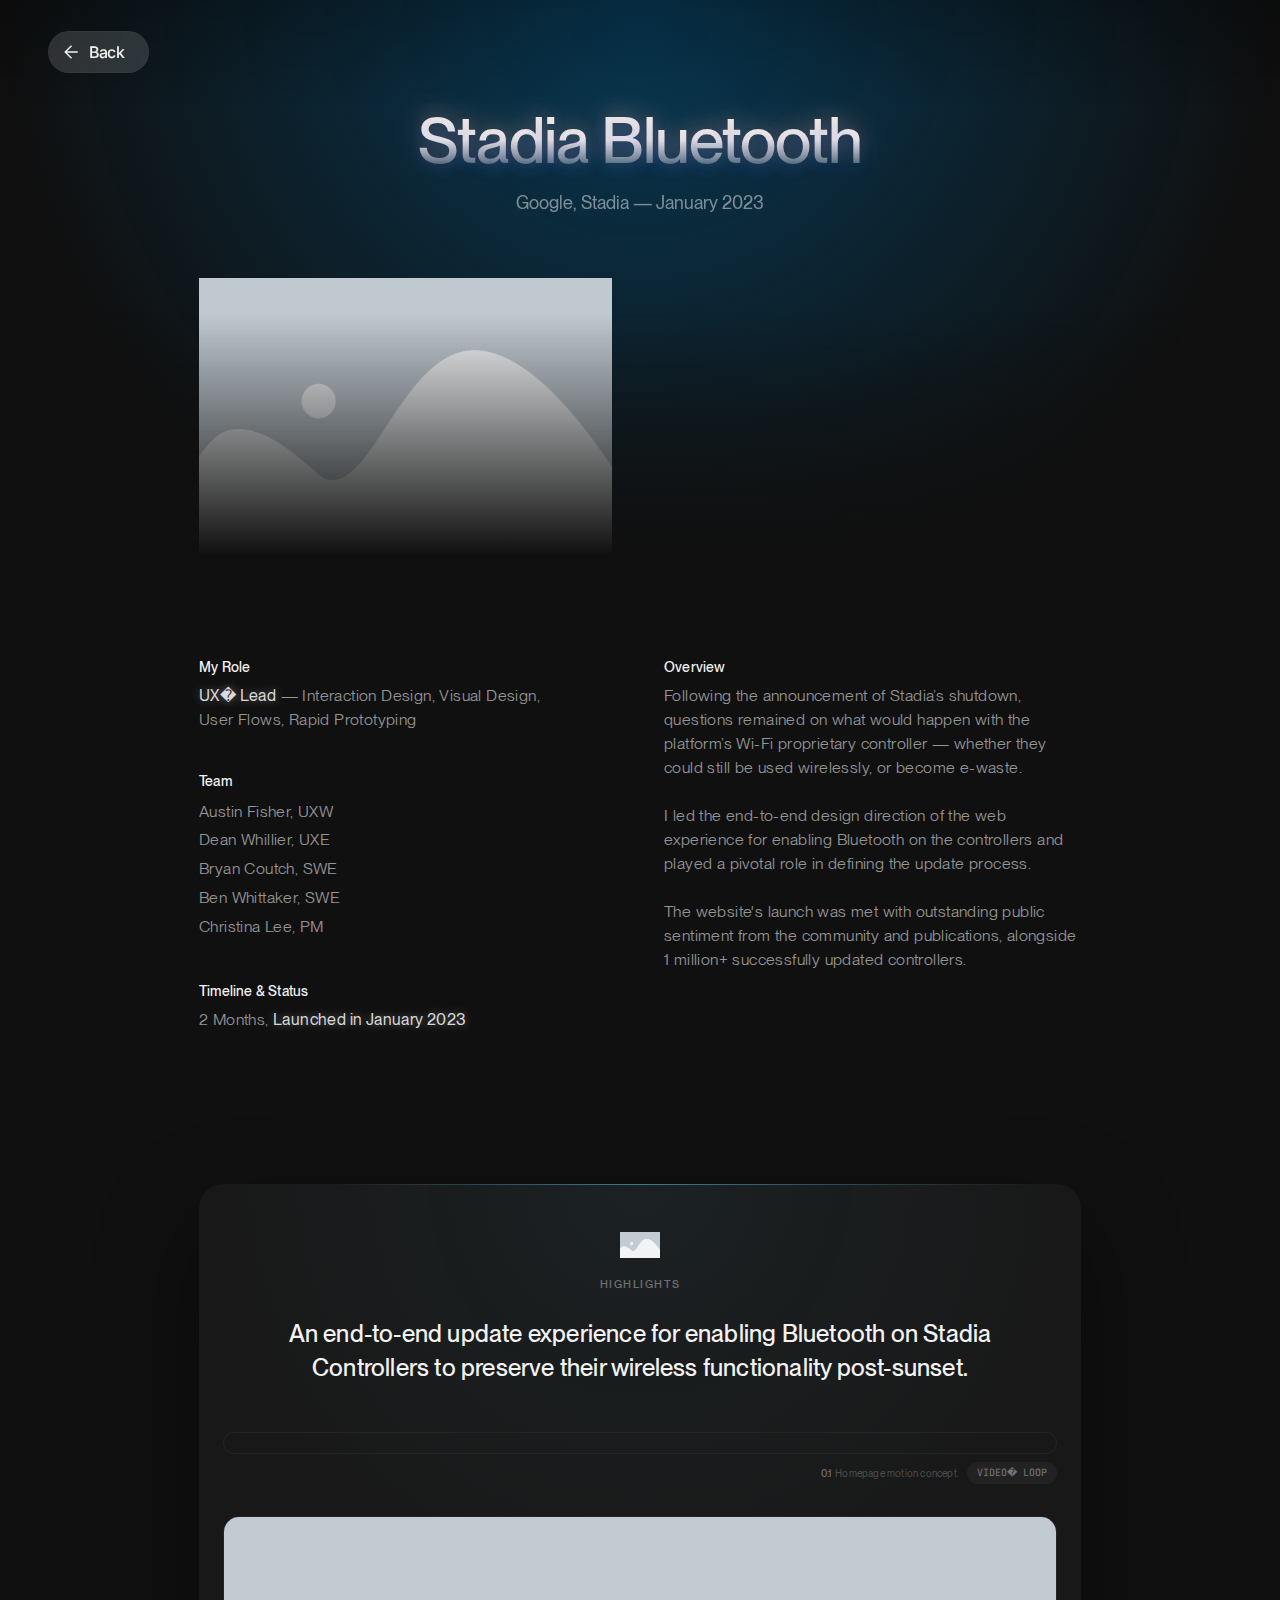
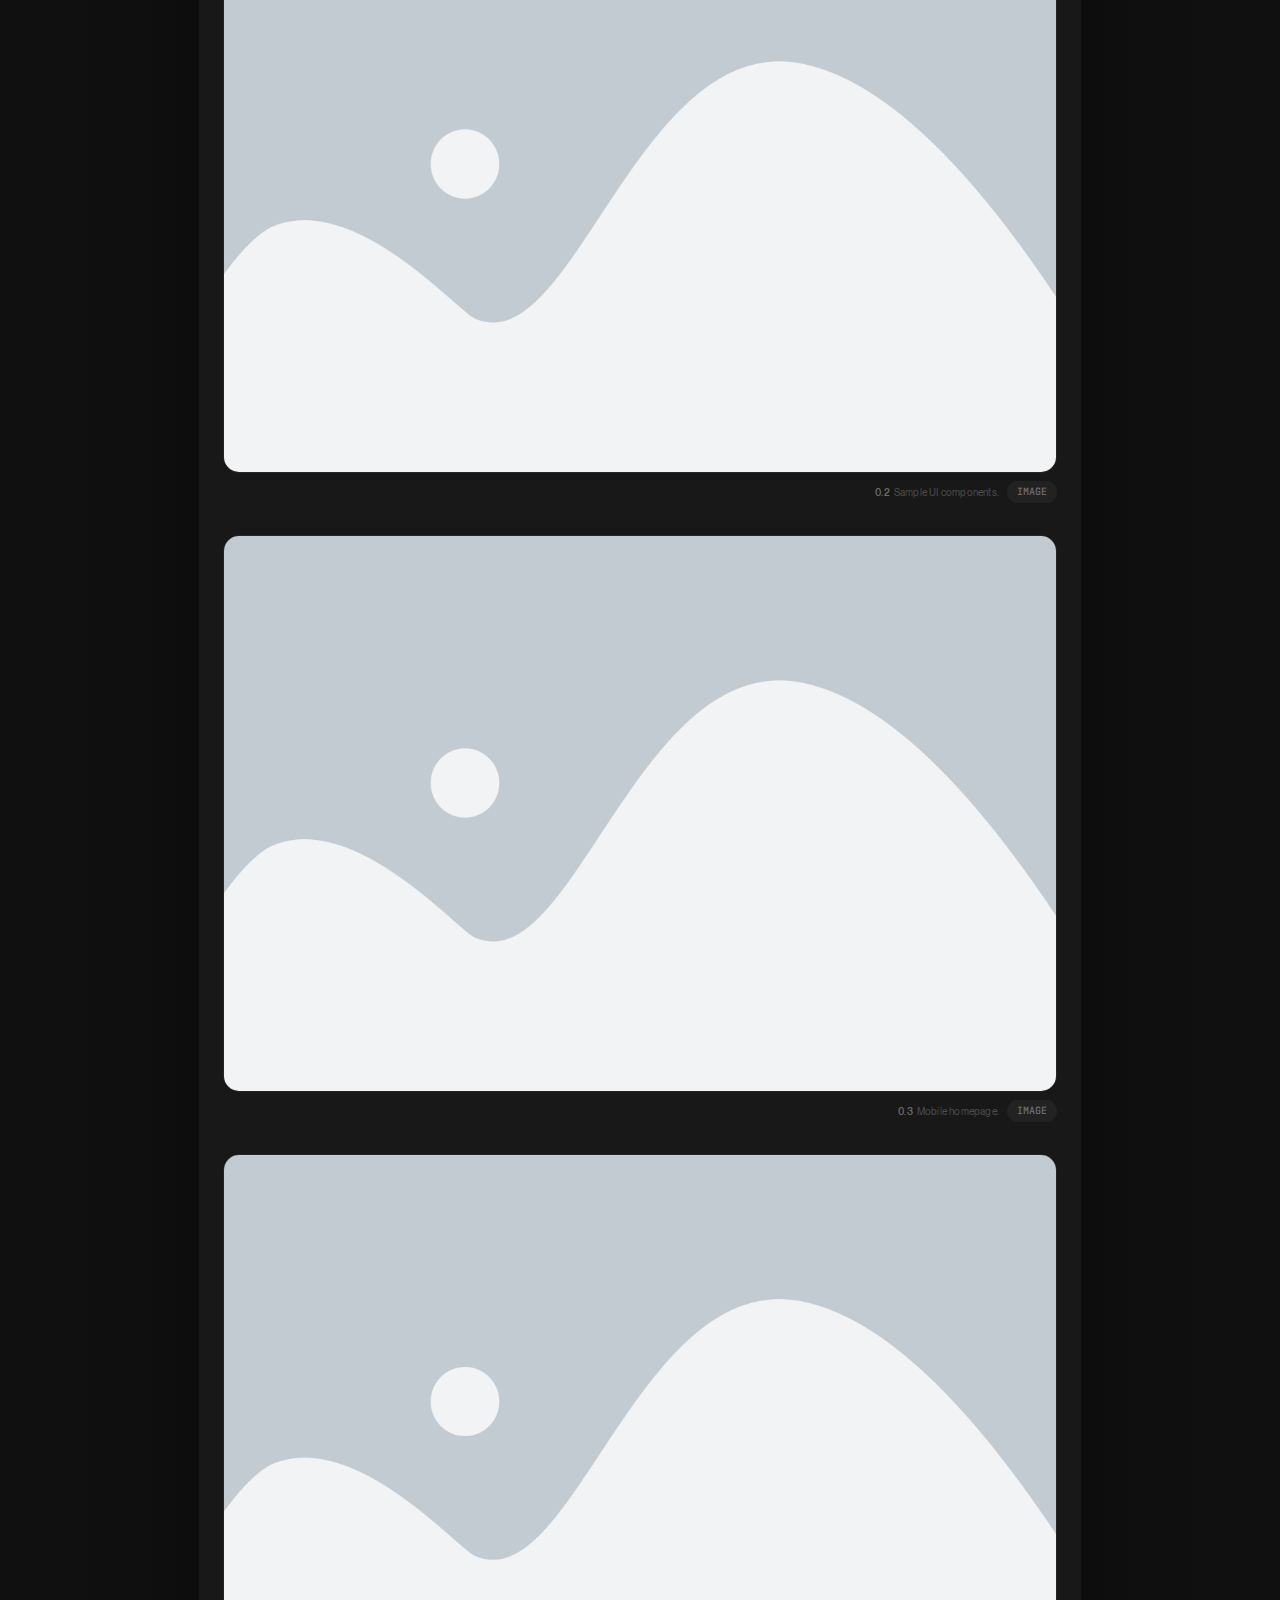
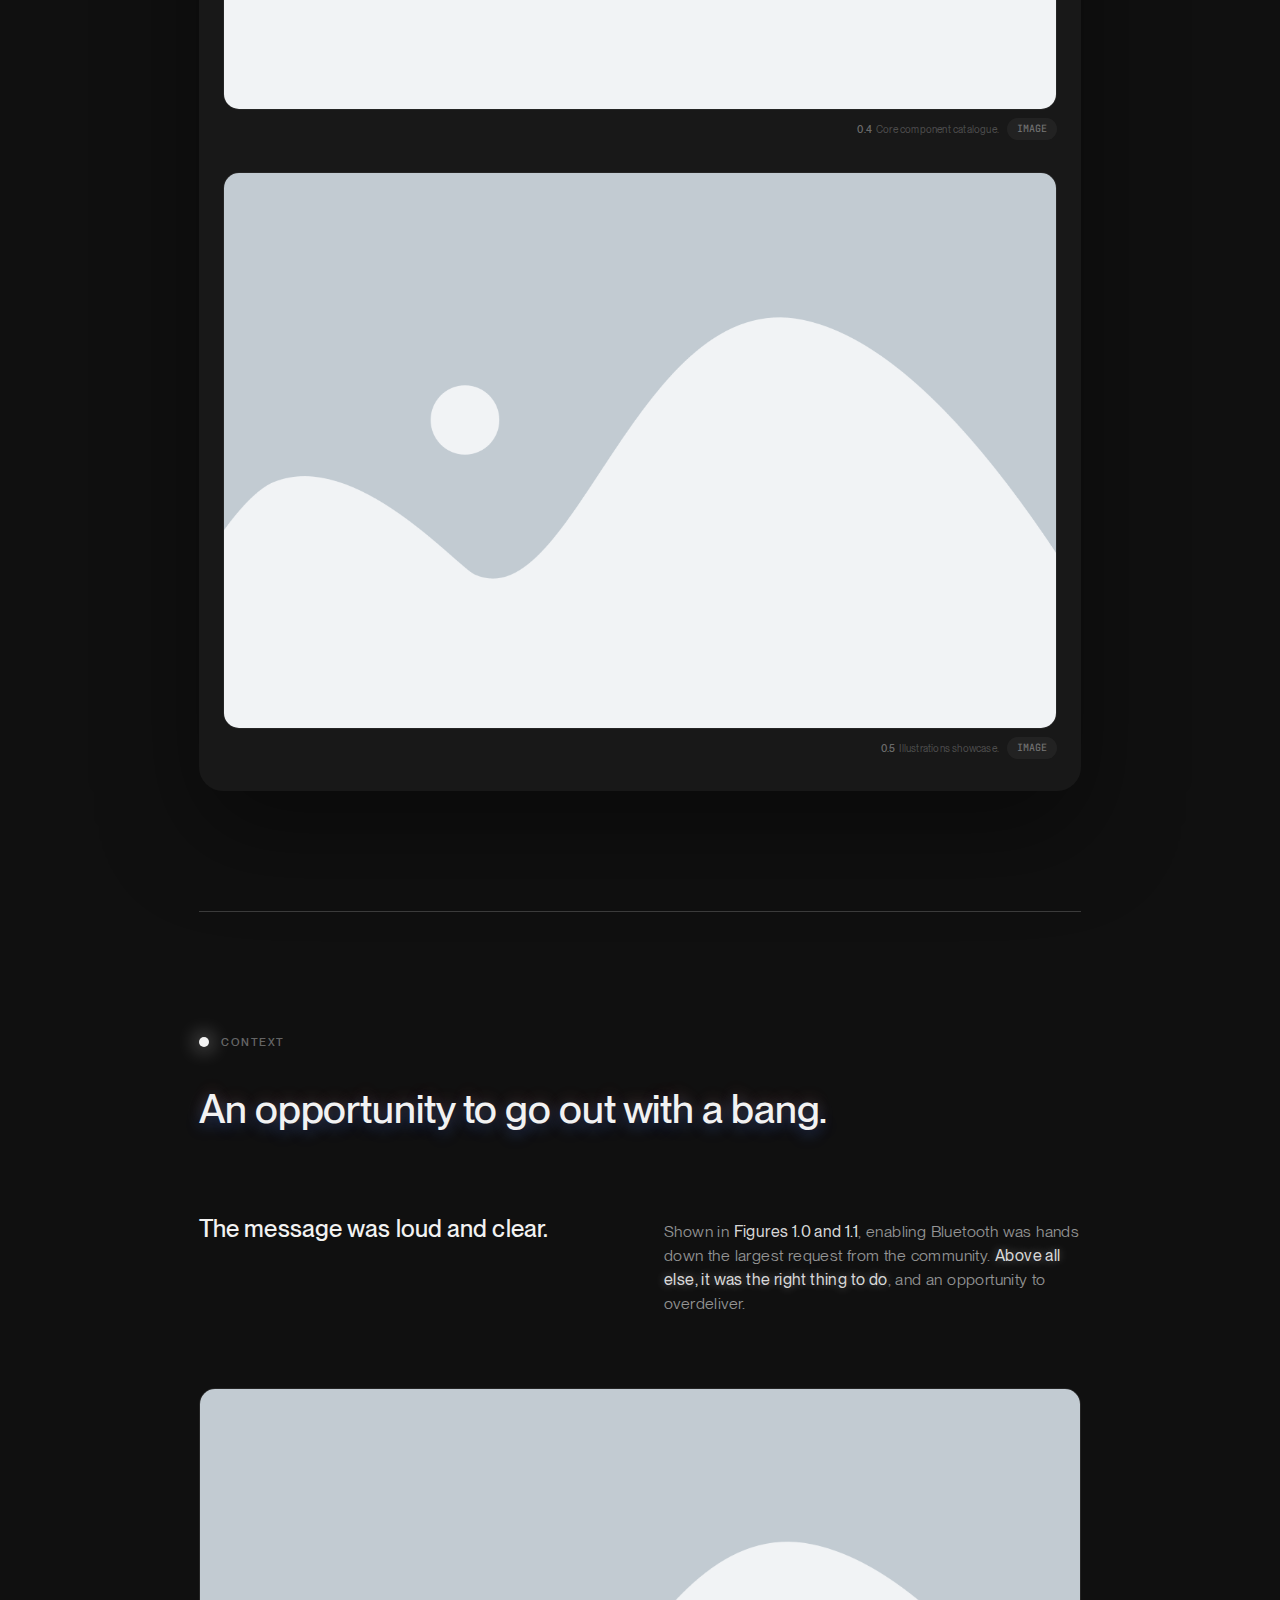
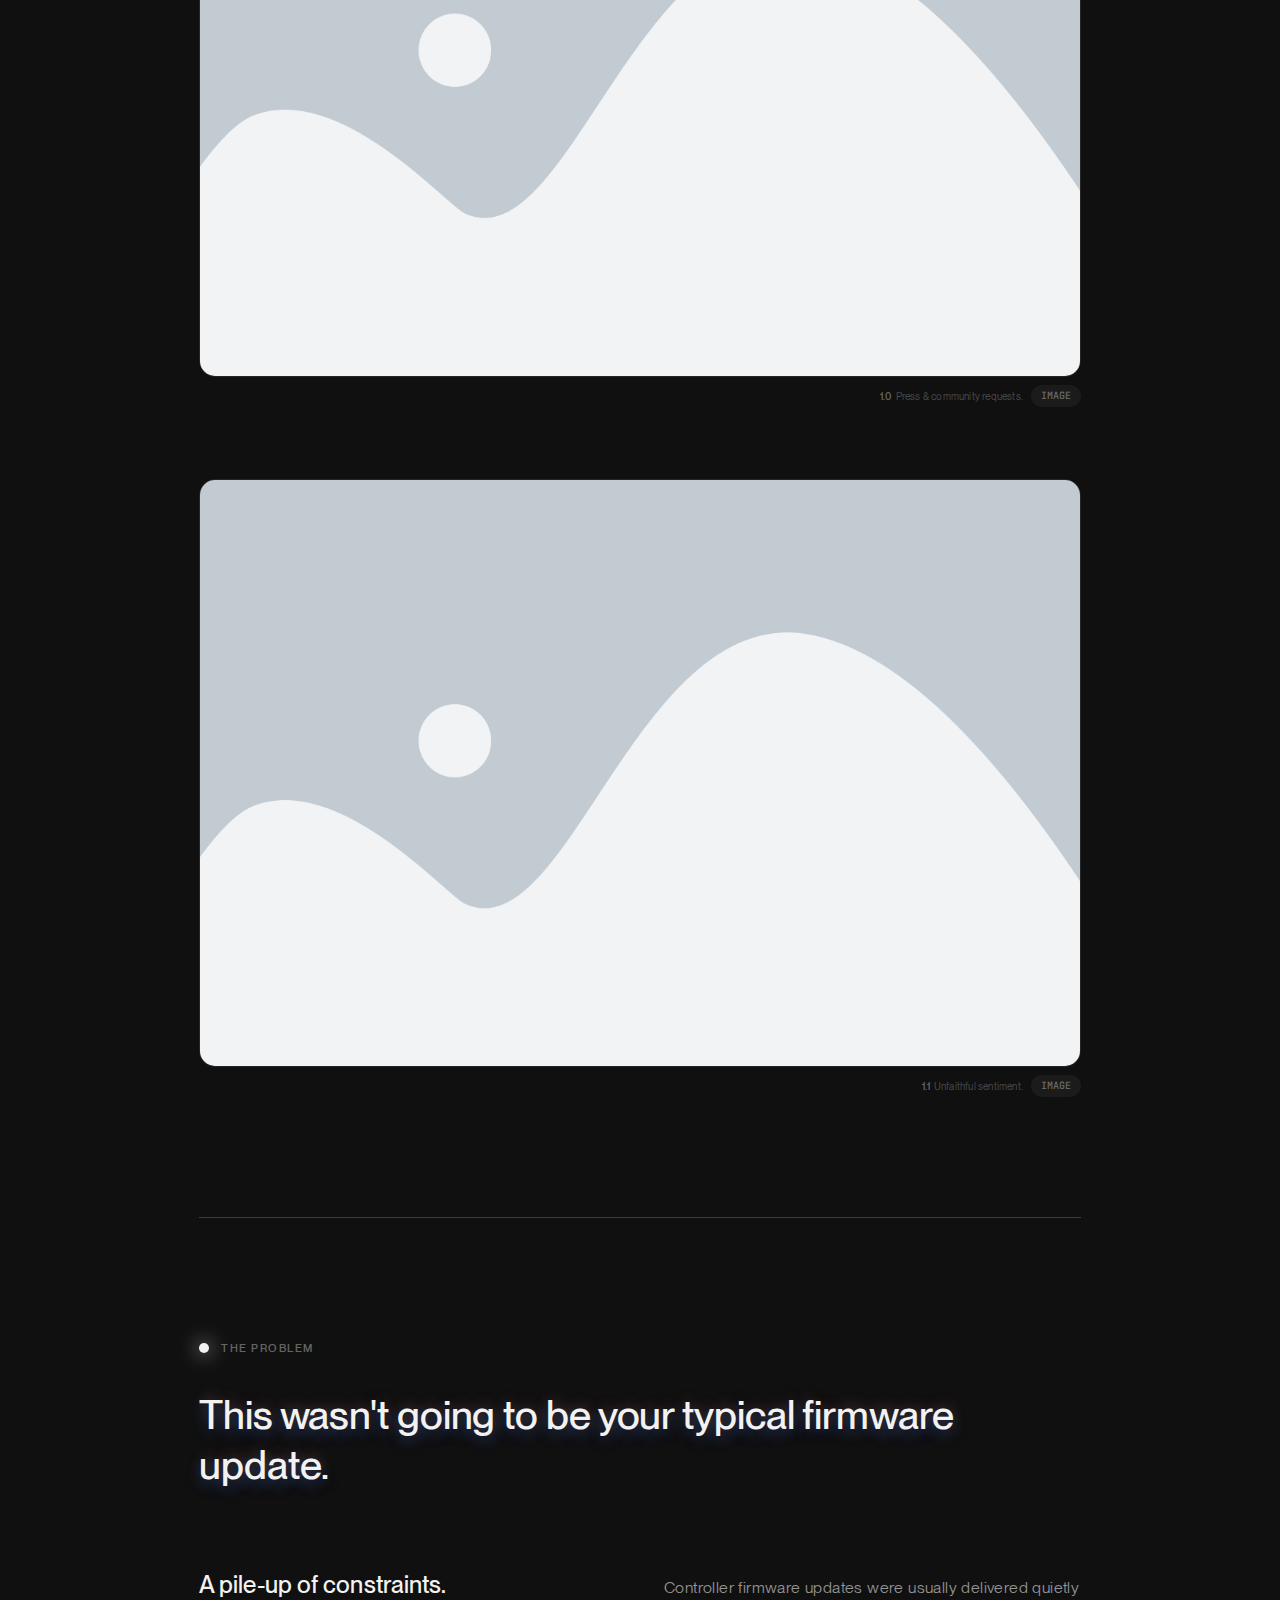
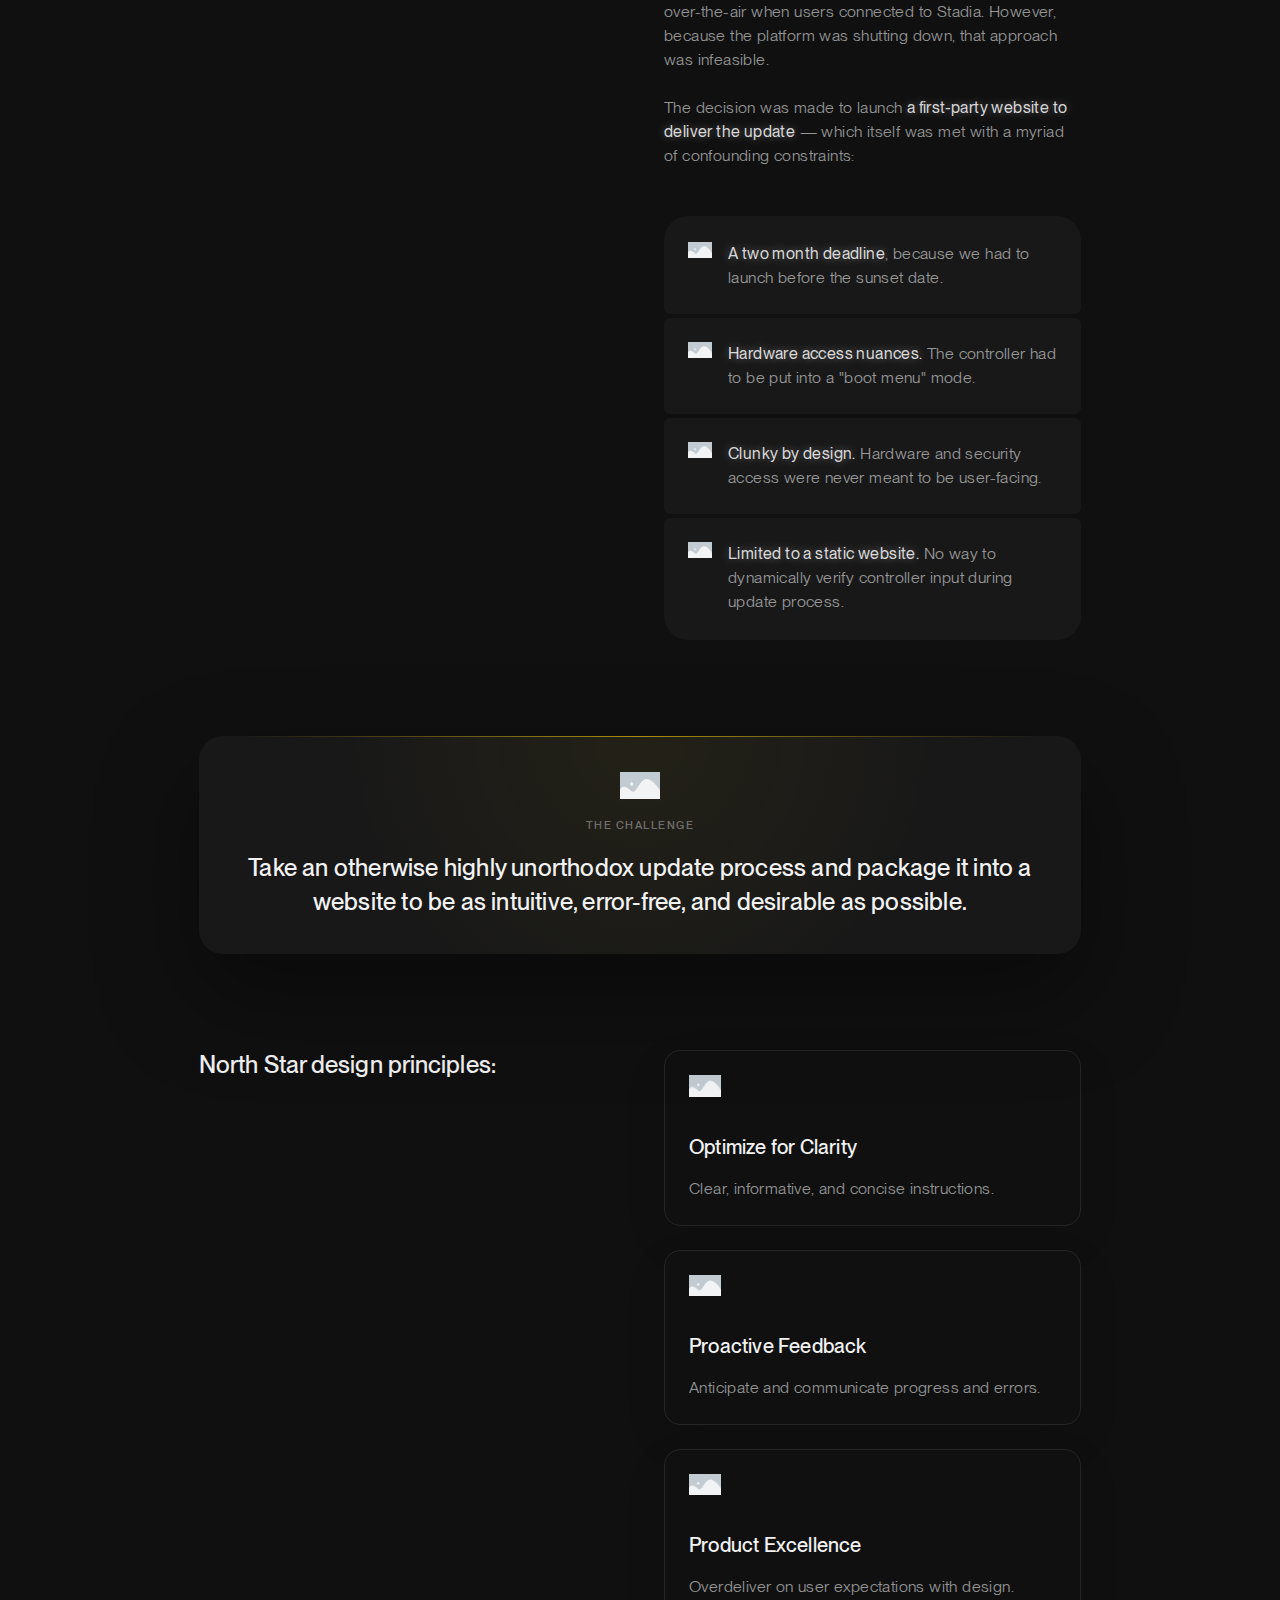
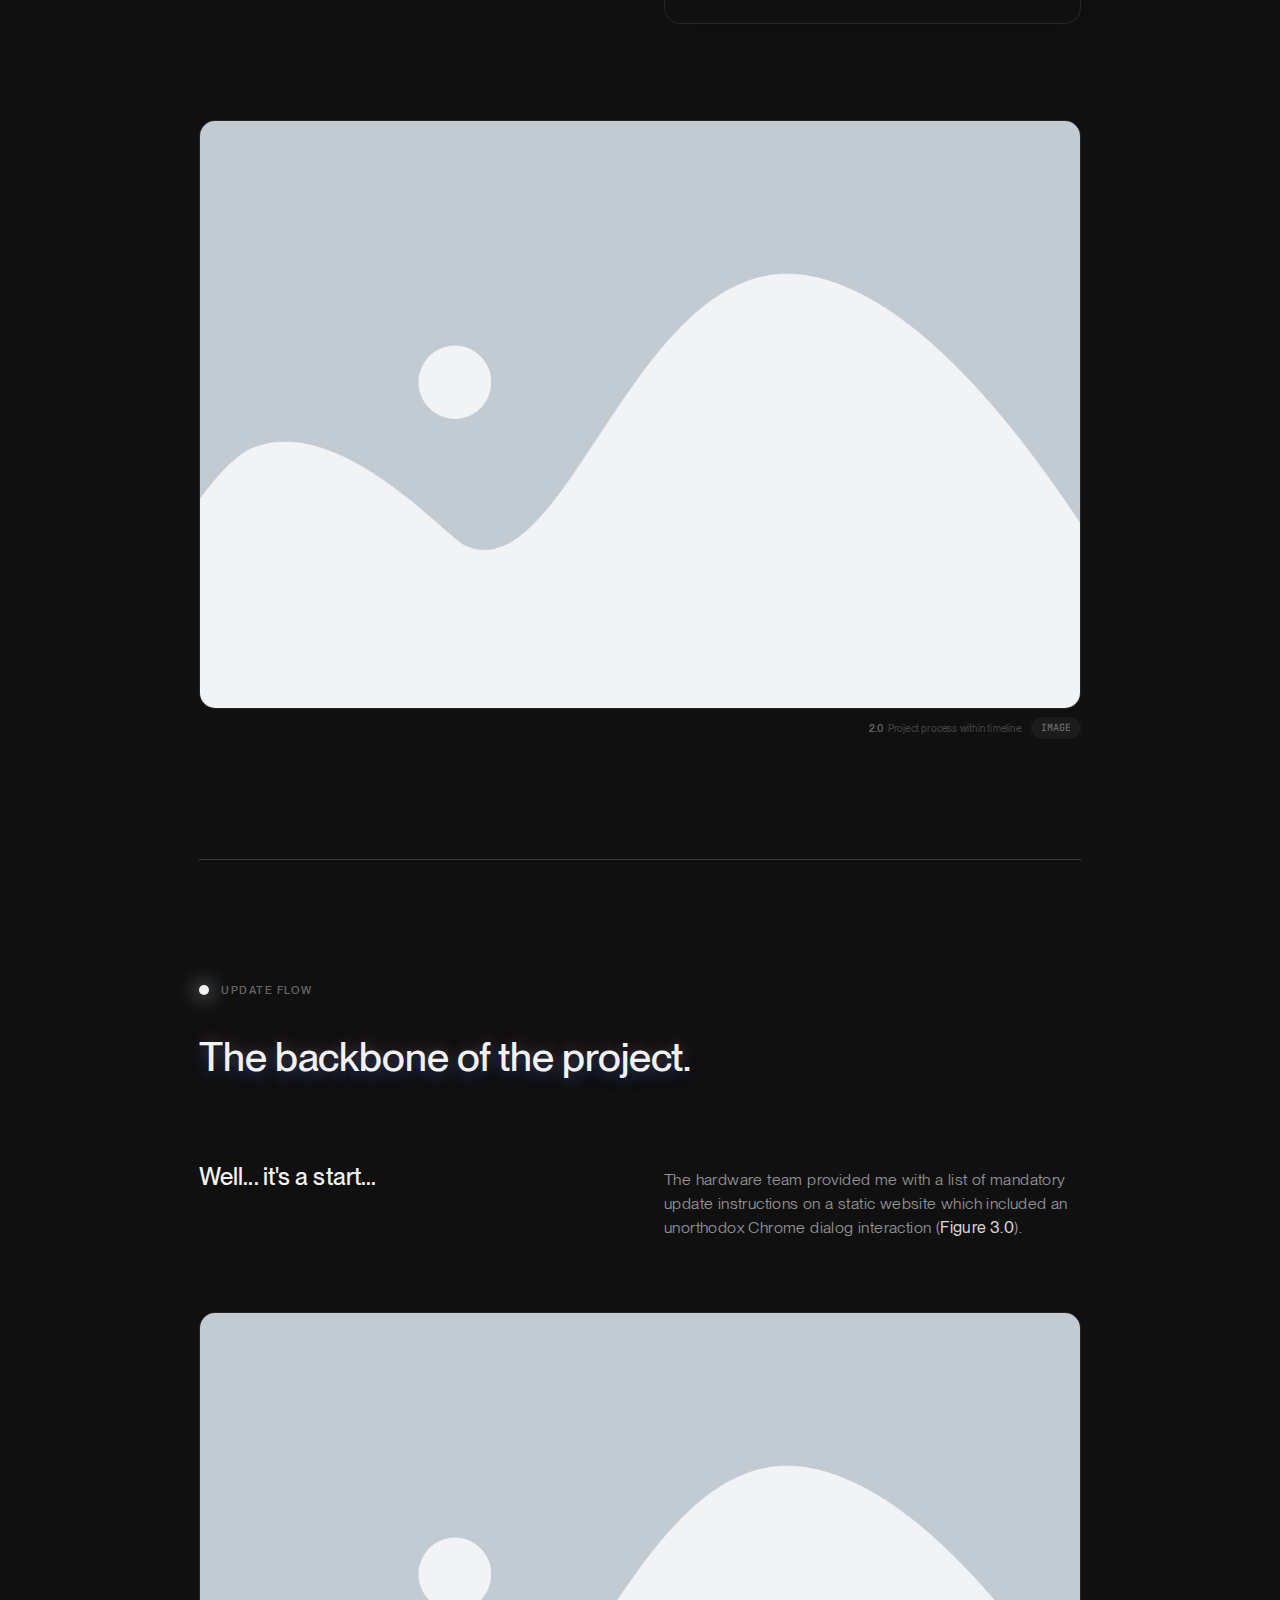
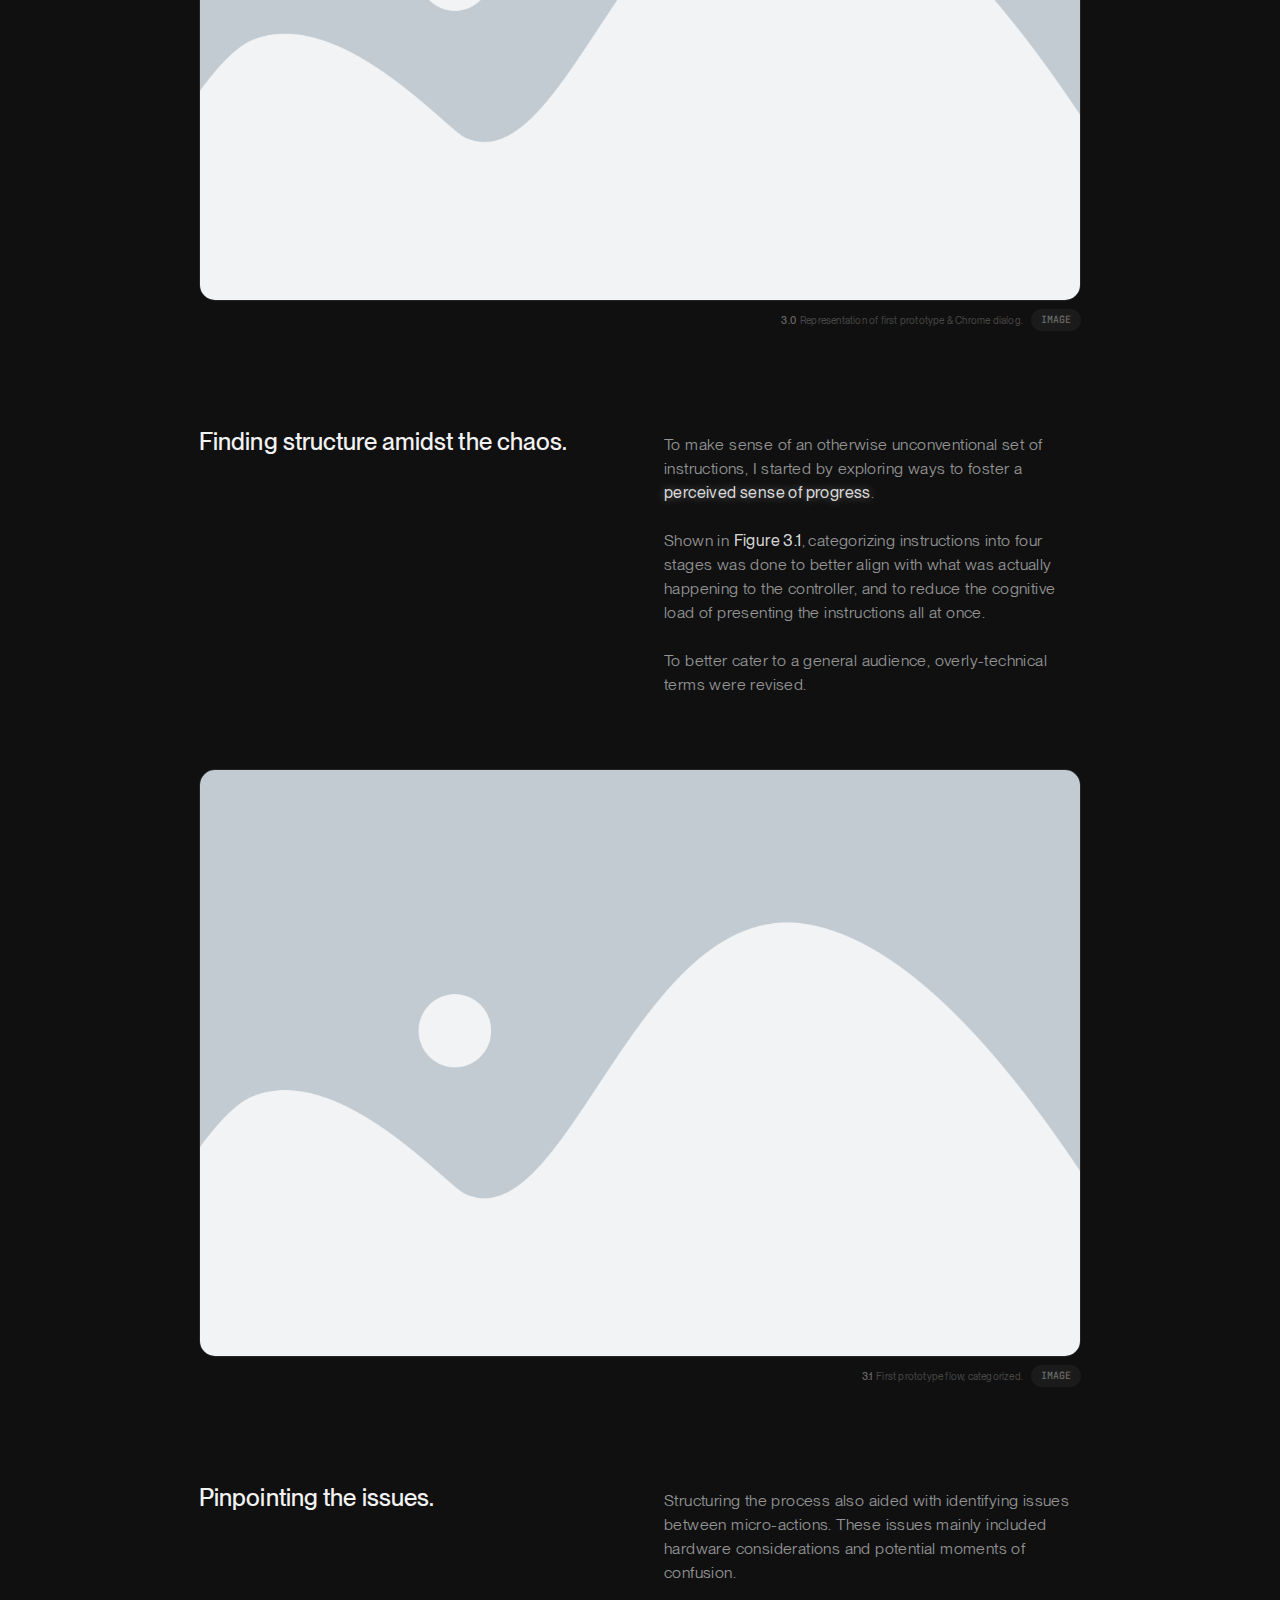
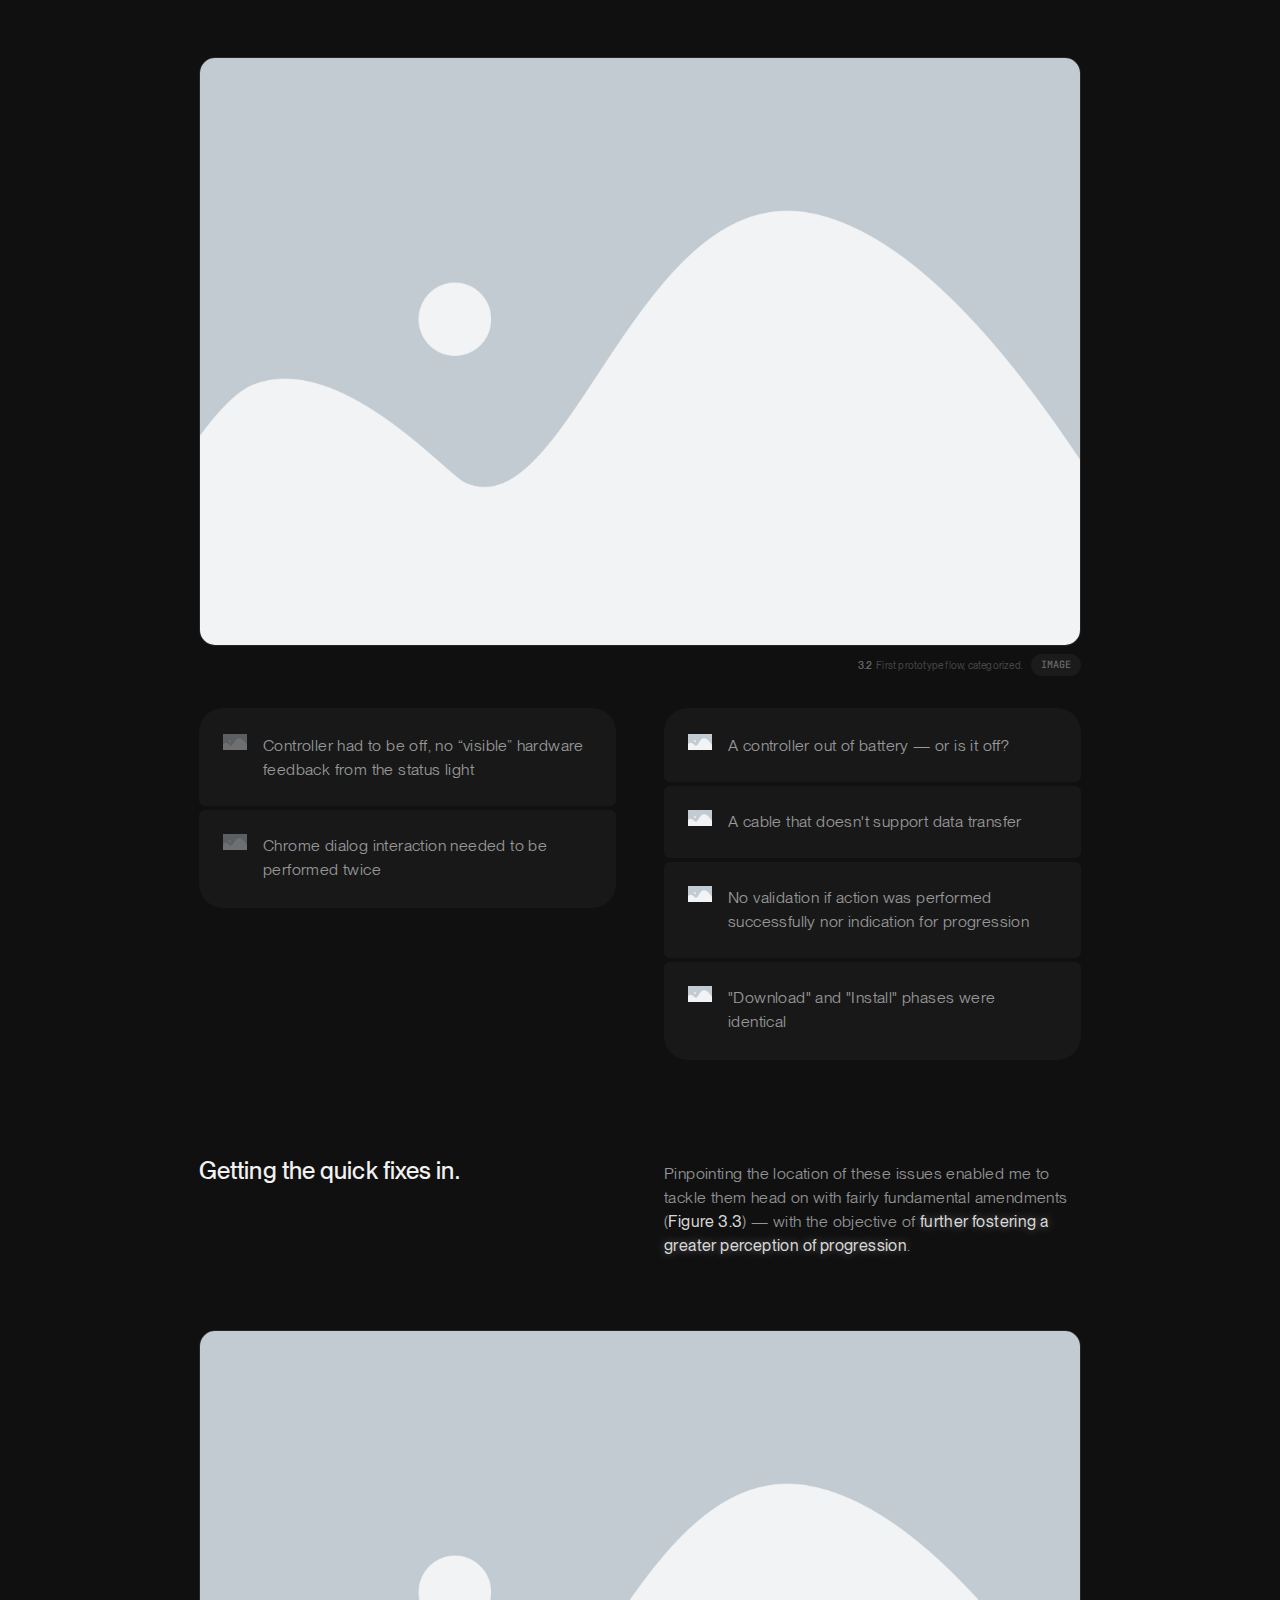
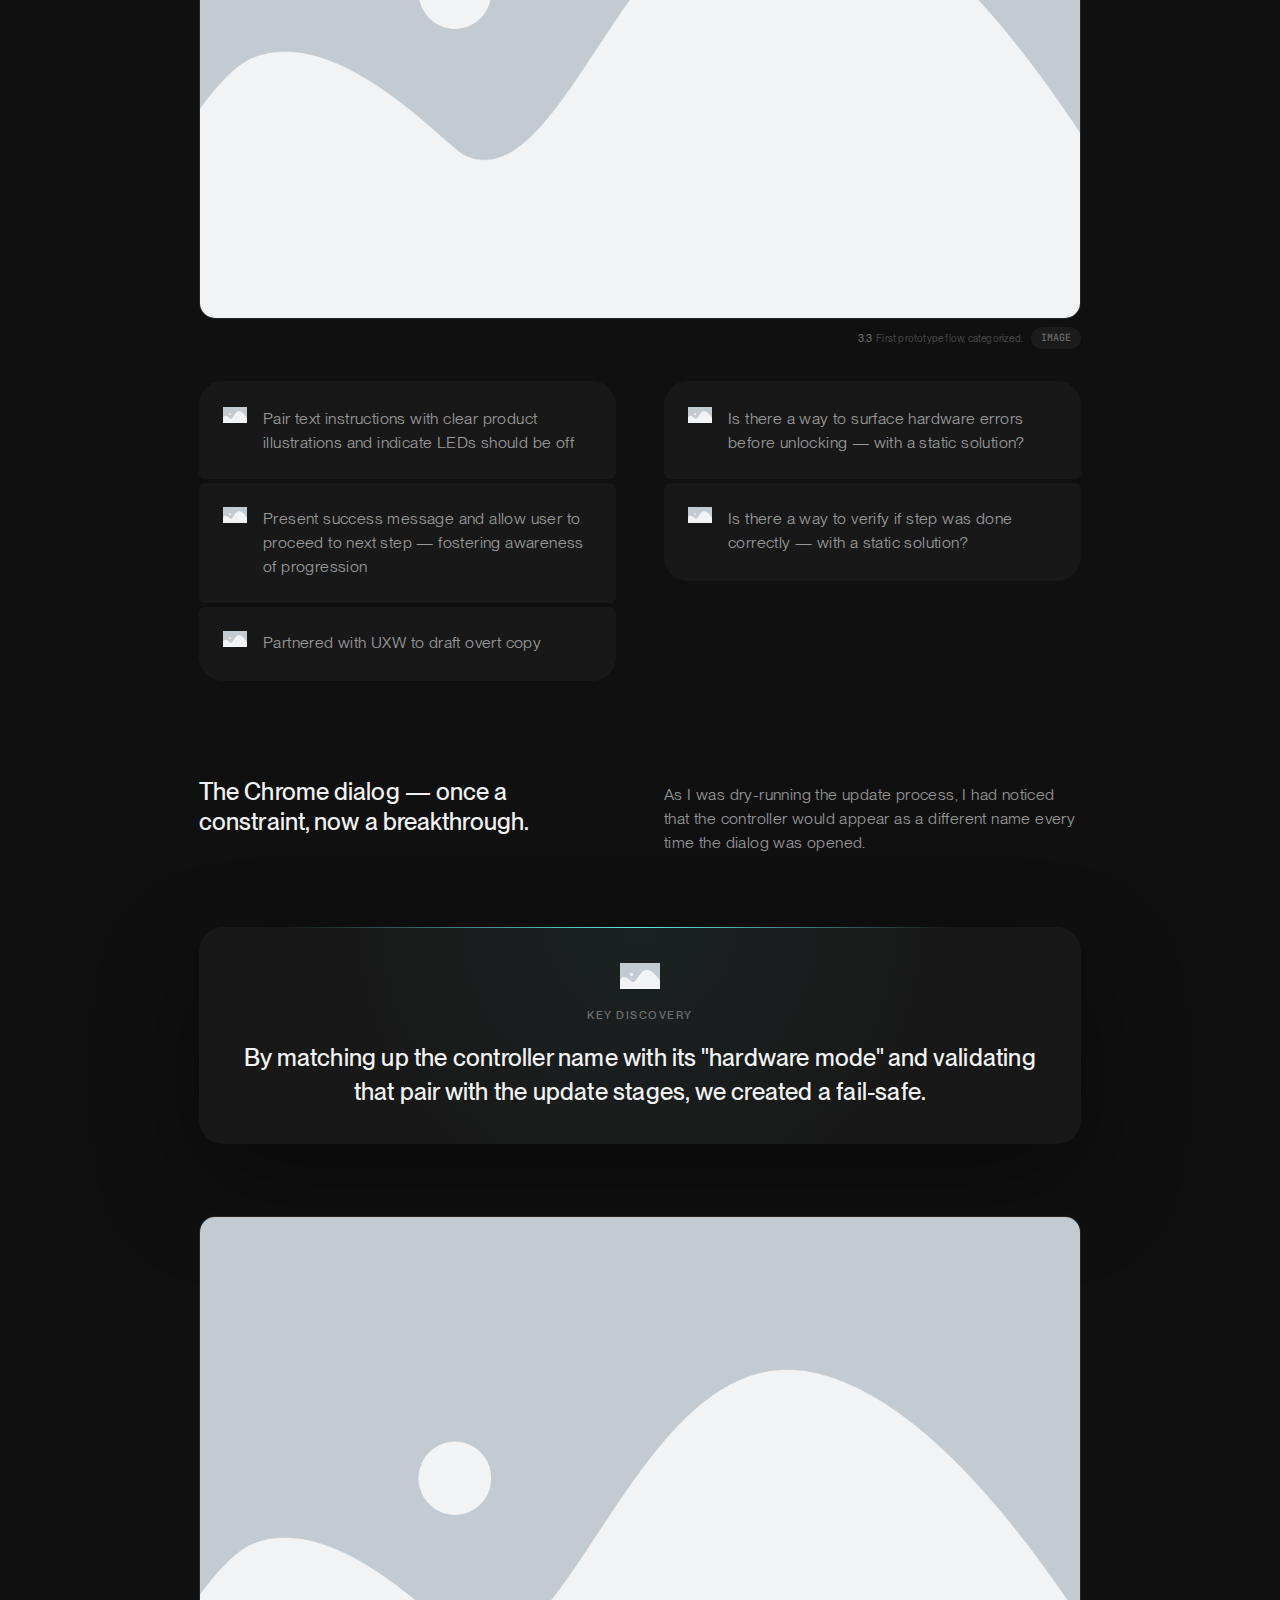
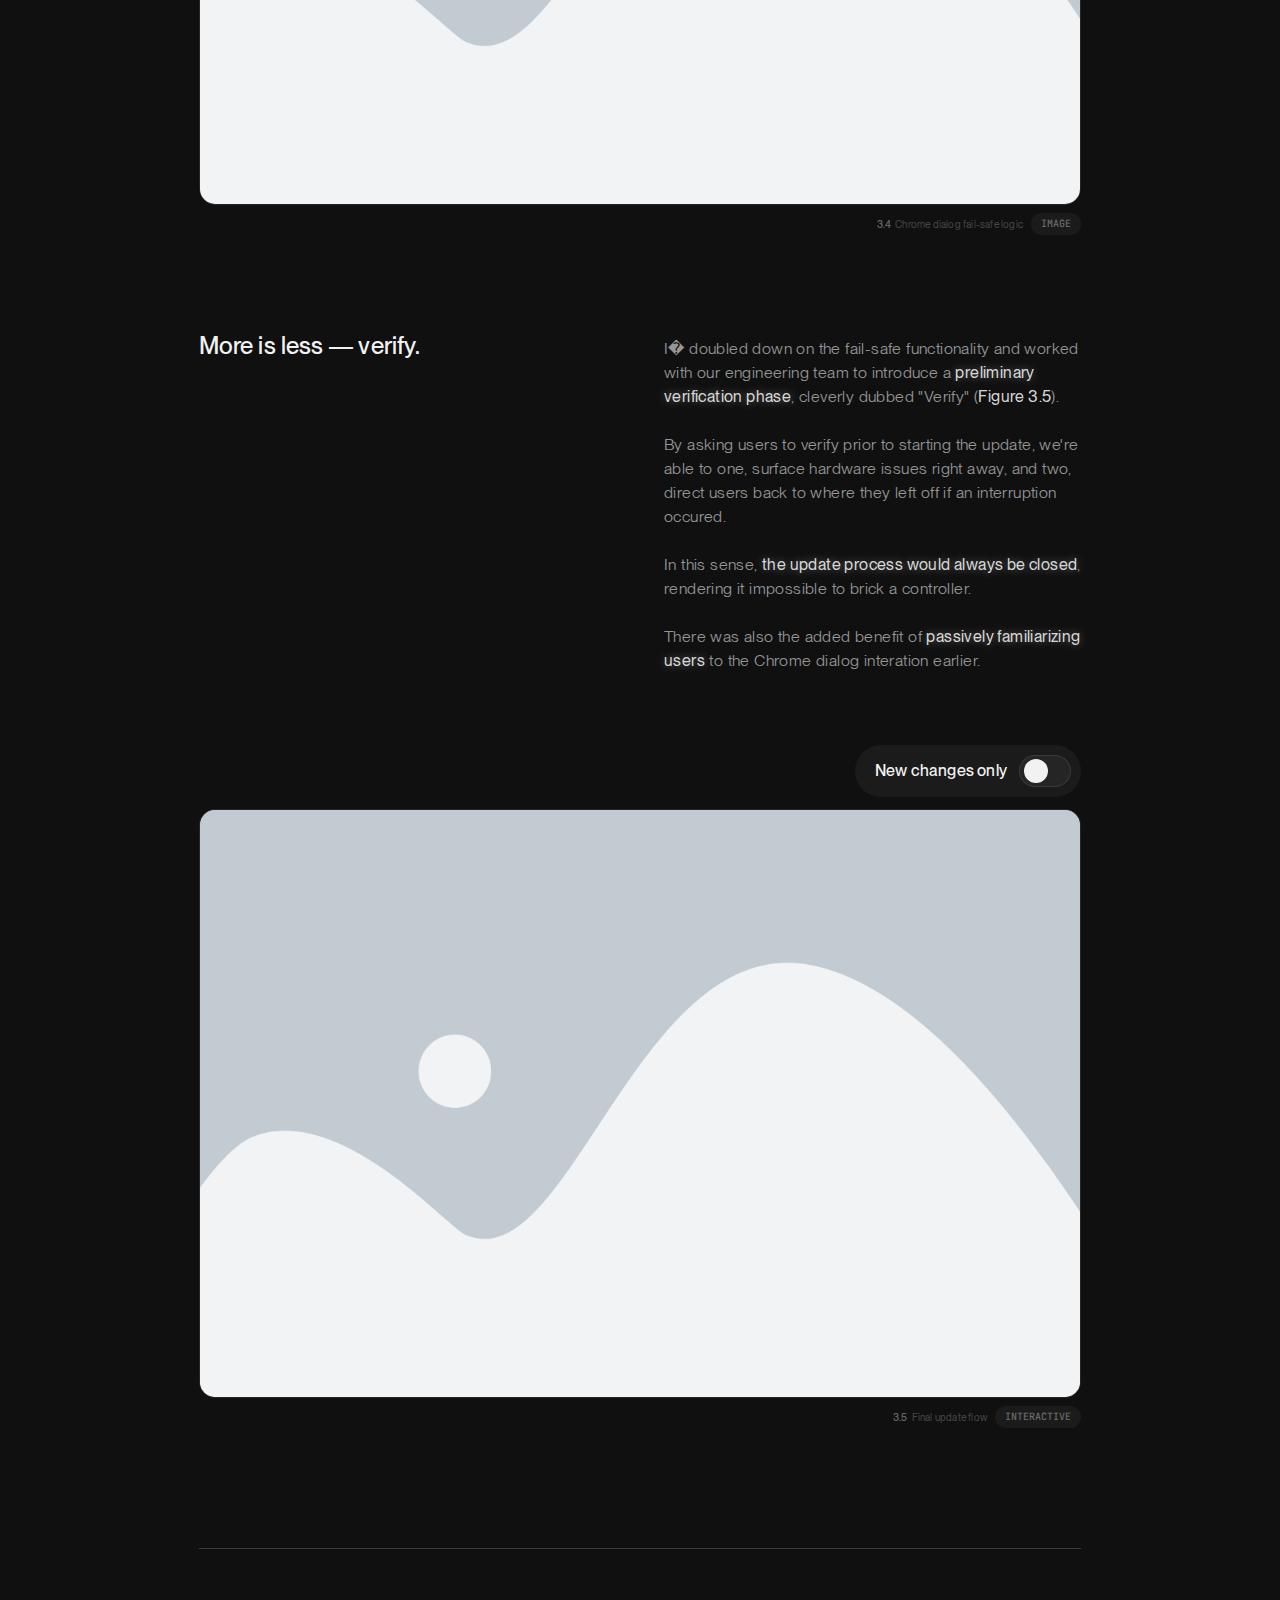
==== commit b3fee99e: "images added" ====
--- a/page.html
+++ b/page.html
@@ -408,20 +408,8 @@
           <div class="media-caption-wrapper">
             <div class="autoplay-video-wrapper highlight-outline">
               <div class="video-embed w-embed w-iframe">
-                <div style="padding: 62.5% 0 0 0; position: relative">
-                  <iframe
-                    src="https://player.vimeo.com/video/809626162?&amp;autoplay=1&amp;quality=2k&amp;muted=1&amp;loop=1&amp;background=1"
-                    style="
-                      position: absolute;
-                      top: 0;
-                      left: 0;
-                      width: 100%;
-                      height: 100%;
-                    "
-                    frameborder="0"
-                    allow="autoplay; fullscreen"
-                    allowfullscreen=""
-                  ></iframe>
+                <div style="padding: 0; position: relative">
+                  <img width="100%" src="https://i.ytimg.com/vi/gSrXlKv3adU/hqdefault.jpg" alt="">
                 </div>
               </div>
             </div>
@@ -1956,20 +1944,8 @@
               <div class="media-caption-wrapper">
                 <div class="autoplay-video-wrapper highlight-outline">
                   <div class="video-embed w-embed w-iframe">
-                    <div style="padding: 112.5% 0 0 0; position: relative">
-                      <iframe
-                        src="https://player.vimeo.com/video/815749830?&amp;autoplay=1&amp;quality=2k&amp;muted=1&amp;loop=1&amp;background=1"
-                        style="
-                          position: absolute;
-                          top: 0;
-                          left: 0;
-                          width: 100%;
-                          height: 100%;
-                        "
-                        frameborder="0"
-                        allow="autoplay; fullscreen"
-                        allowfullscreen=""
-                      ></iframe>
+                    <div style="padding: 0; position: relative">
+                      <img width="100%" src="https://i.ytimg.com/vi/gSrXlKv3adU/hqdefault.jpg" alt="">
                     </div>
                   </div>
                 </div>
@@ -2048,20 +2024,8 @@
               <div class="media-caption-wrapper">
                 <div class="autoplay-video-wrapper selected">
                   <div class="video-embed w-embed w-iframe">
-                    <div style="padding: 112.5% 0 0 0; position: relative">
-                      <iframe
-                        src="https://player.vimeo.com/video/815814741?&amp;autoplay=1&amp;quality=2k&amp;muted=1&amp;loop=1&amp;background=1"
-                        style="
-                          position: absolute;
-                          top: 0;
-                          left: 0;
-                          width: 100%;
-                          height: 100%;
-                        "
-                        frameborder="0"
-                        allow="autoplay; fullscreen"
-                        allowfullscreen=""
-                      ></iframe>
+                    <div style="padding: 0; position: relative">
+                      <img width="100%" src="https://i.ytimg.com/vi/gSrXlKv3adU/hqdefault.jpg" alt="">
                     </div>
                   </div>
                 </div>
@@ -2239,20 +2203,8 @@
               <div class="media-caption-wrapper">
                 <div class="autoplay-video-wrapper">
                   <div class="video-embed w-embed w-iframe">
-                    <div style="padding: 75% 0 0 0; position: relative">
-                      <iframe
-                        src="https://player.vimeo.com/video/816464952?&amp;autoplay=1&amp;quality=2k&amp;muted=1&amp;loop=1&amp;background=1"
-                        style="
-                          position: absolute;
-                          top: 0;
-                          left: 0;
-                          width: 100%;
-                          height: 100%;
-                        "
-                        frameborder="0"
-                        allow="autoplay; fullscreen"
-                        allowfullscreen=""
-                      ></iframe>
+                    <div style="padding: 0; position: relative">
+                      <img width="100%" src="https://i.ytimg.com/vi/gSrXlKv3adU/hqdefault.jpg" alt="">
                     </div>
                   </div>
                 </div>
@@ -2301,20 +2253,8 @@
               <div class="media-caption-wrapper">
                 <div class="autoplay-video-wrapper selected">
                   <div class="video-embed w-embed w-iframe">
-                    <div style="padding: 75% 0 0 0; position: relative">
-                      <iframe
-                        src="https://player.vimeo.com/video/816470832?&amp;autoplay=1&amp;quality=2k&amp;muted=1&amp;loop=1&amp;background=1"
-                        style="
-                          position: absolute;
-                          top: 0;
-                          left: 0;
-                          width: 100%;
-                          height: 100%;
-                        "
-                        frameborder="0"
-                        allow="autoplay; fullscreen"
-                        allowfullscreen=""
-                      ></iframe>
+                    <div style="padding: 0; position: relative">
+                      <img width="100%" src="https://i.ytimg.com/vi/gSrXlKv3adU/hqdefault.jpg" alt="">
                     </div>
                   </div>
                 </div>
@@ -2634,20 +2574,8 @@
           <div class="media-caption-wrapper">
             <div class="autoplay-video-wrapper highlight-outline">
               <div class="video-embed w-embed w-iframe">
-                <div style="padding: 62.5% 0 0 0; position: relative">
-                  <iframe
-                    src="https://player.vimeo.com/video/819372692?&amp;autoplay=1&amp;quality=2k&amp;muted=1&amp;loop=1&amp;background=1"
-                    style="
-                      position: absolute;
-                      top: 0;
-                      left: 0;
-                      width: 100%;
-                      height: 100%;
-                    "
-                    frameborder="0"
-                    allow="autoplay; fullscreen"
-                    allowfullscreen=""
-                  ></iframe>
+                <div style="padding: 0; position: relative">
+                  <img width="100%" src="https://i.ytimg.com/vi/gSrXlKv3adU/hqdefault.jpg" alt="">
                 </div>
               </div>
             </div>
@@ -2704,20 +2632,8 @@
           <div class="media-caption-wrapper">
             <div class="autoplay-video-wrapper highlight-outline">
               <div class="video-embed w-embed w-iframe">
-                <div style="padding: 18.75% 0 0 0; position: relative">
-                  <iframe
-                    src="https://player.vimeo.com/video/819408294?&amp;autoplay=1&amp;quality=2k&amp;muted=1&amp;loop=1&amp;background=1"
-                    style="
-                      position: absolute;
-                      top: 0;
-                      left: 0;
-                      width: 100%;
-                      height: 100%;
-                    "
-                    frameborder="0"
-                    allow="autoplay; fullscreen"
-                    allowfullscreen=""
-                  ></iframe>
+                <div style="padding: 0; position: relative">
+                  <img width="100%" src="https://i.ytimg.com/vi/gSrXlKv3adU/hqdefault.jpg" alt="">
                 </div>
               </div>
             </div>
@@ -3081,20 +2997,8 @@
           <div class="media-caption-wrapper">
             <div class="autoplay-video-wrapper highlight-outline">
               <div class="video-embed w-embed w-iframe">
-                <div style="padding: 75% 0 0 0; position: relative">
-                  <iframe
-                    src="https://player.vimeo.com/video/821538198?&amp;autoplay=1&amp;quality=2k&amp;muted=1&amp;loop=1&amp;background=1"
-                    style="
-                      position: absolute;
-                      top: 0;
-                      left: 0;
-                      width: 100%;
-                      height: 100%;
-                    "
-                    frameborder="0"
-                    allow="autoplay; fullscreen"
-                    allowfullscreen=""
-                  ></iframe>
+                <div style="padding: 0; position: relative">
+                  <img width="100%" src="https://i.ytimg.com/vi/gSrXlKv3adU/hqdefault.jpg" alt="">
                 </div>
               </div>
             </div>
@@ -3145,20 +3049,8 @@
           <div class="media-caption-wrapper">
             <div class="autoplay-video-wrapper highlight-outline">
               <div class="video-embed w-embed w-iframe">
-                <div style="padding: 66.69% 0 0 0; position: relative">
-                  <iframe
-                    src="https://player.vimeo.com/video/820678953?&amp;autoplay=1&amp;quality=2k&amp;muted=1&amp;loop=1&amp;background=1"
-                    style="
-                      position: absolute;
-                      top: 0;
-                      left: 0;
-                      width: 100%;
-                      height: 100%;
-                    "
-                    frameborder="0"
-                    allow="autoplay; fullscreen"
-                    allowfullscreen=""
-                  ></iframe>
+                <div style="padding: 0; position: relative">
+                  <img width="100%" src="https://i.ytimg.com/vi/gSrXlKv3adU/hqdefault.jpg" alt="">
                 </div>
               </div>
             </div>
